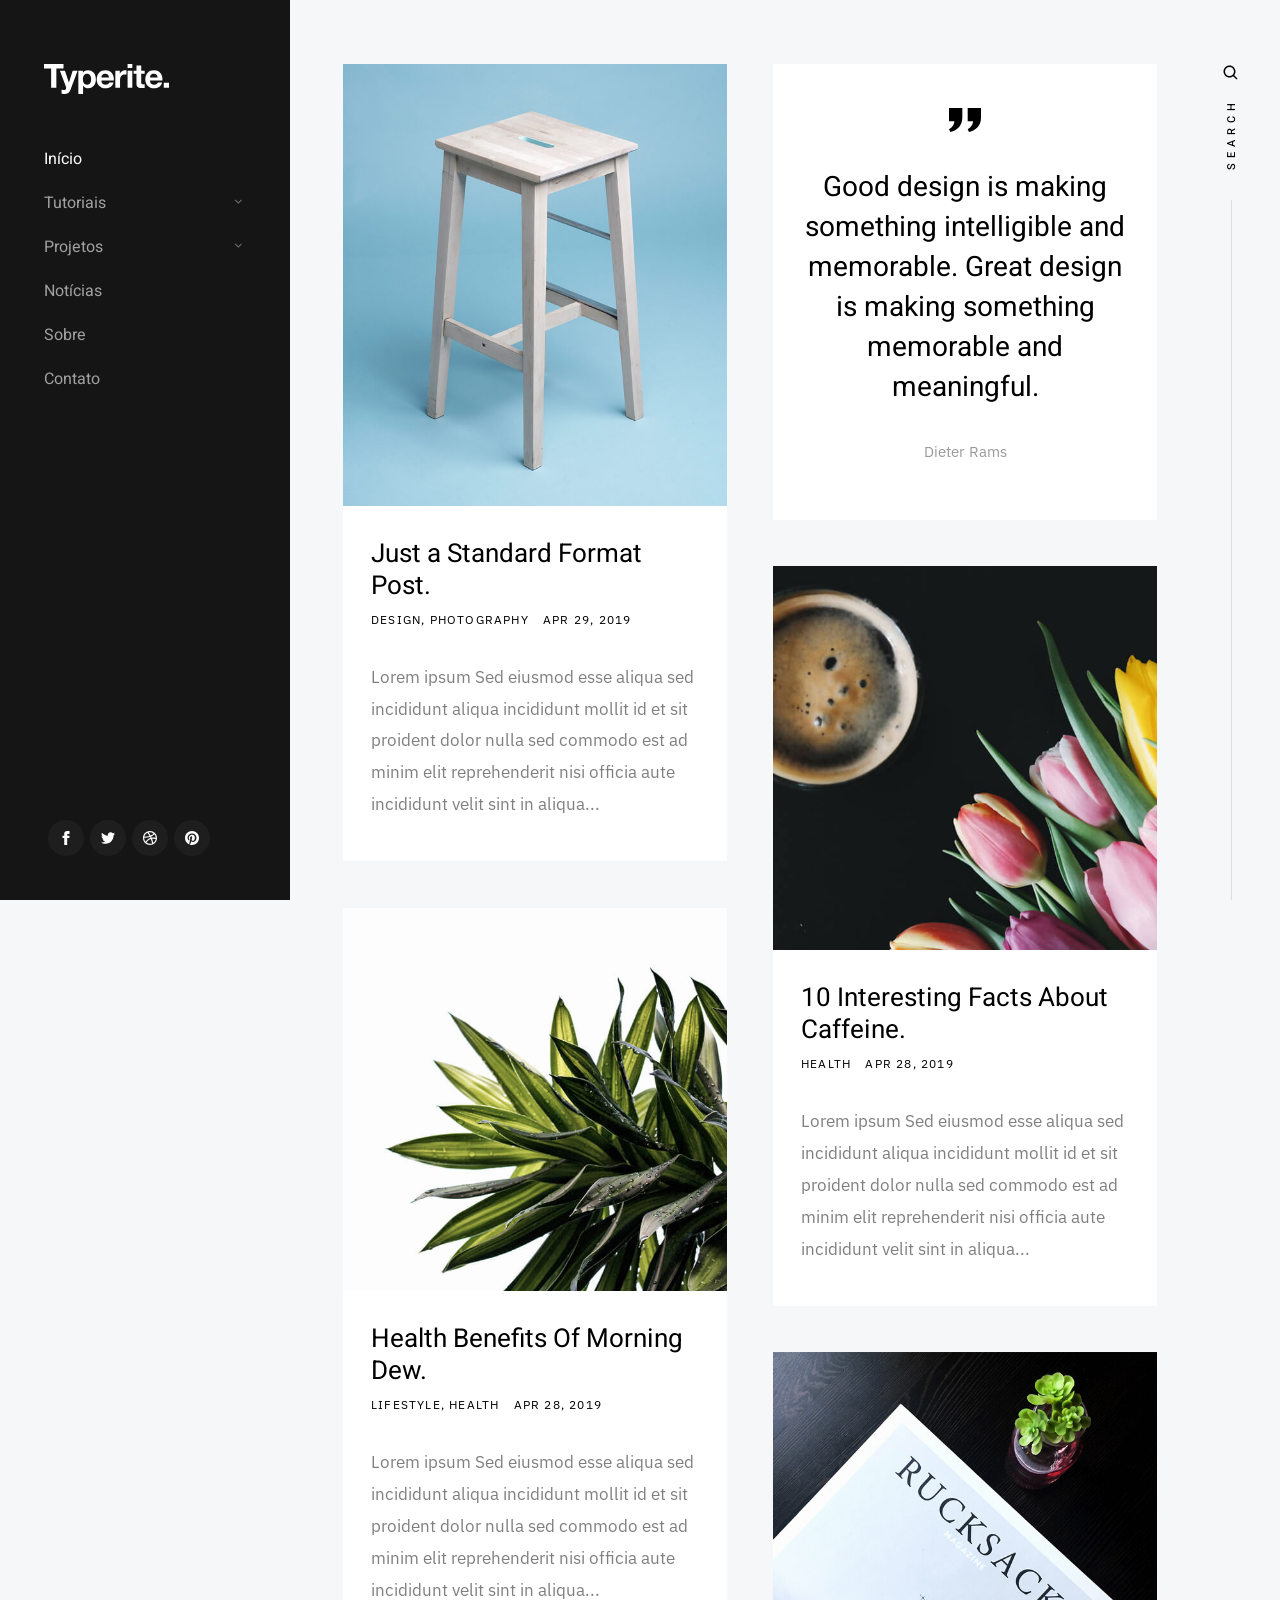
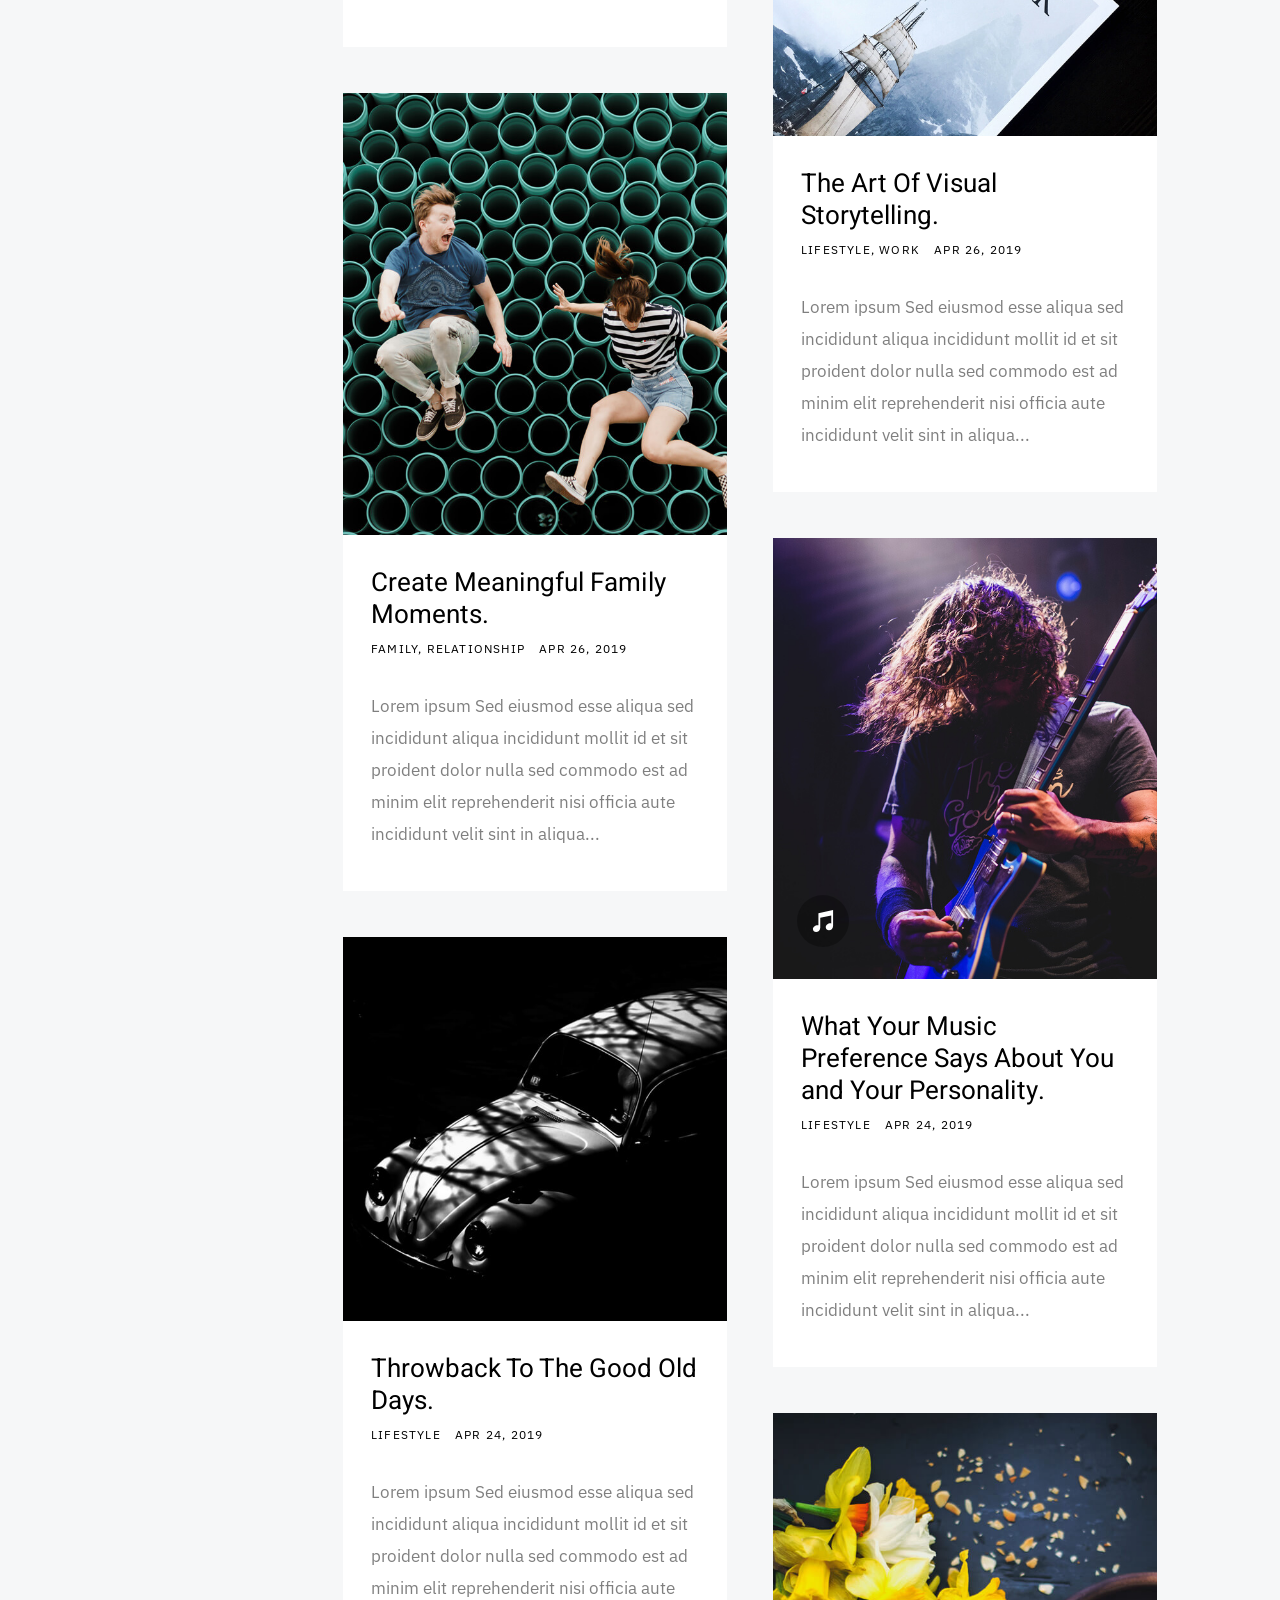
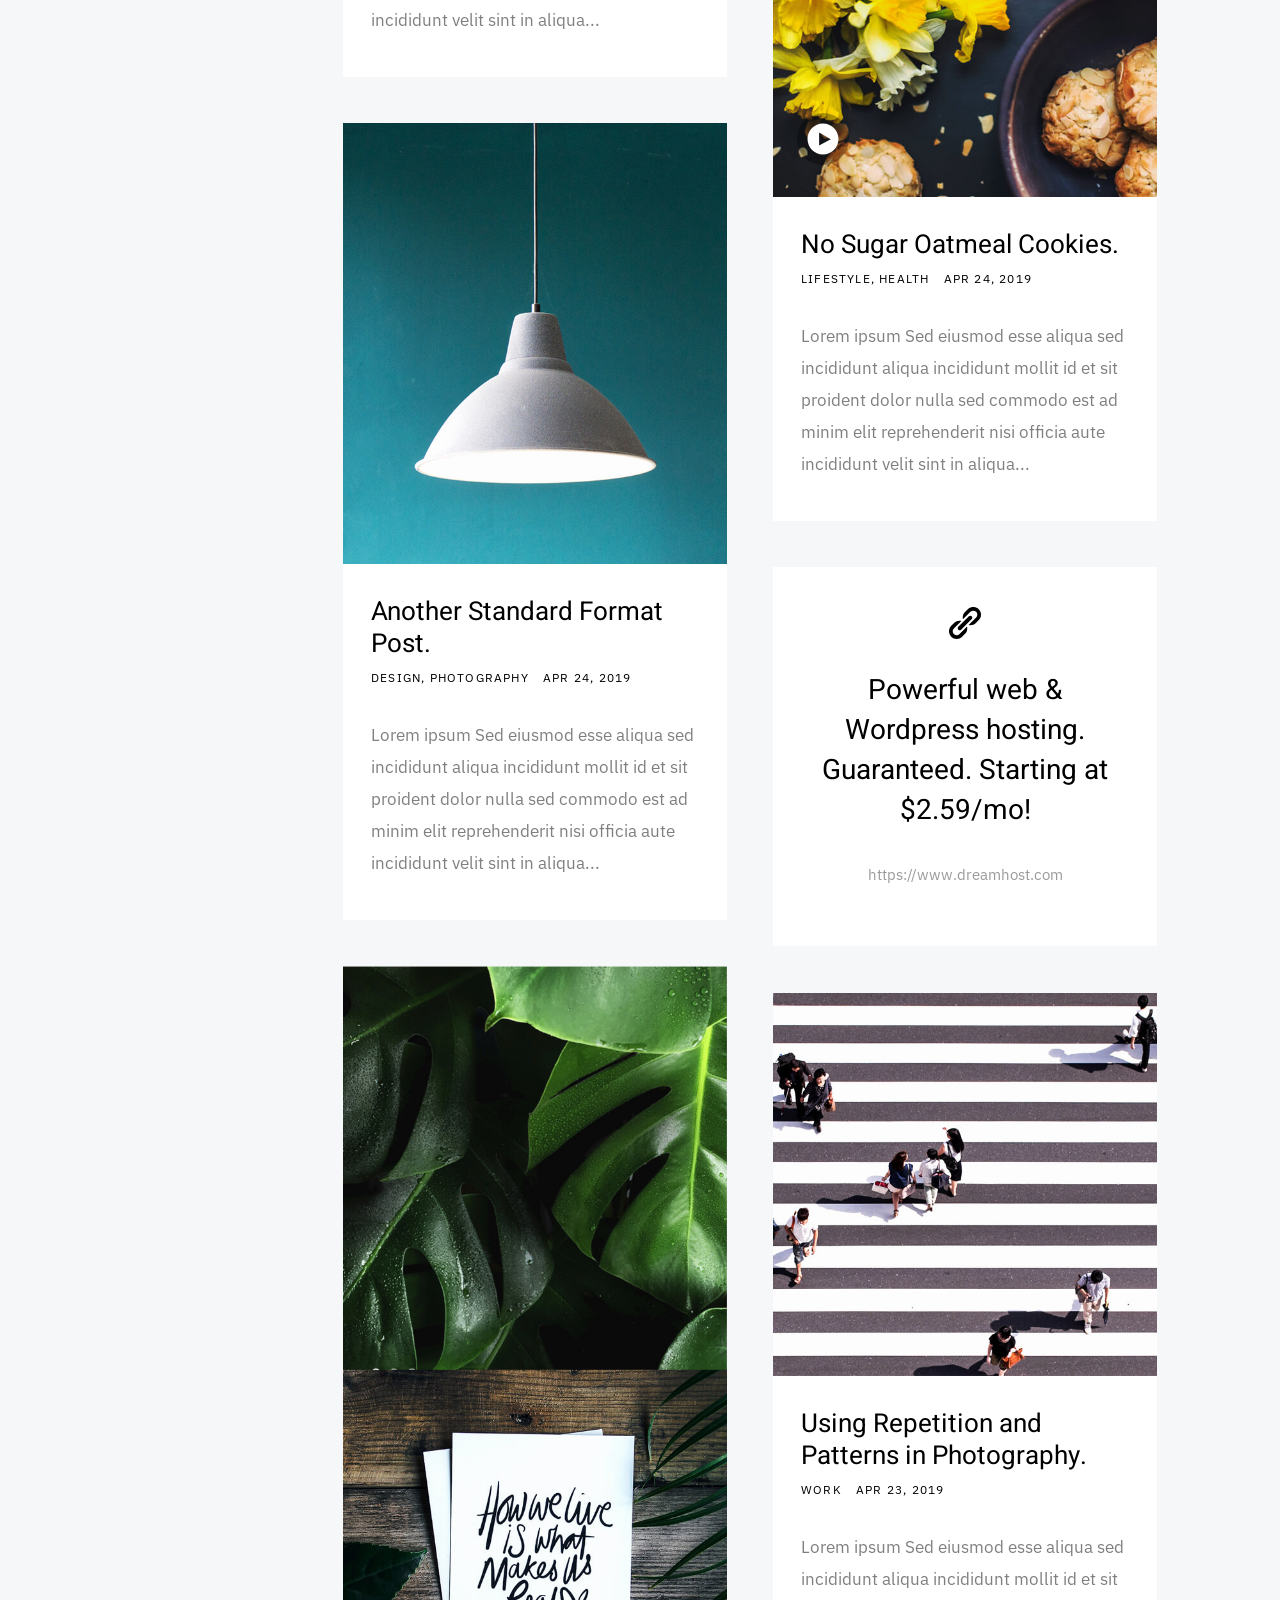
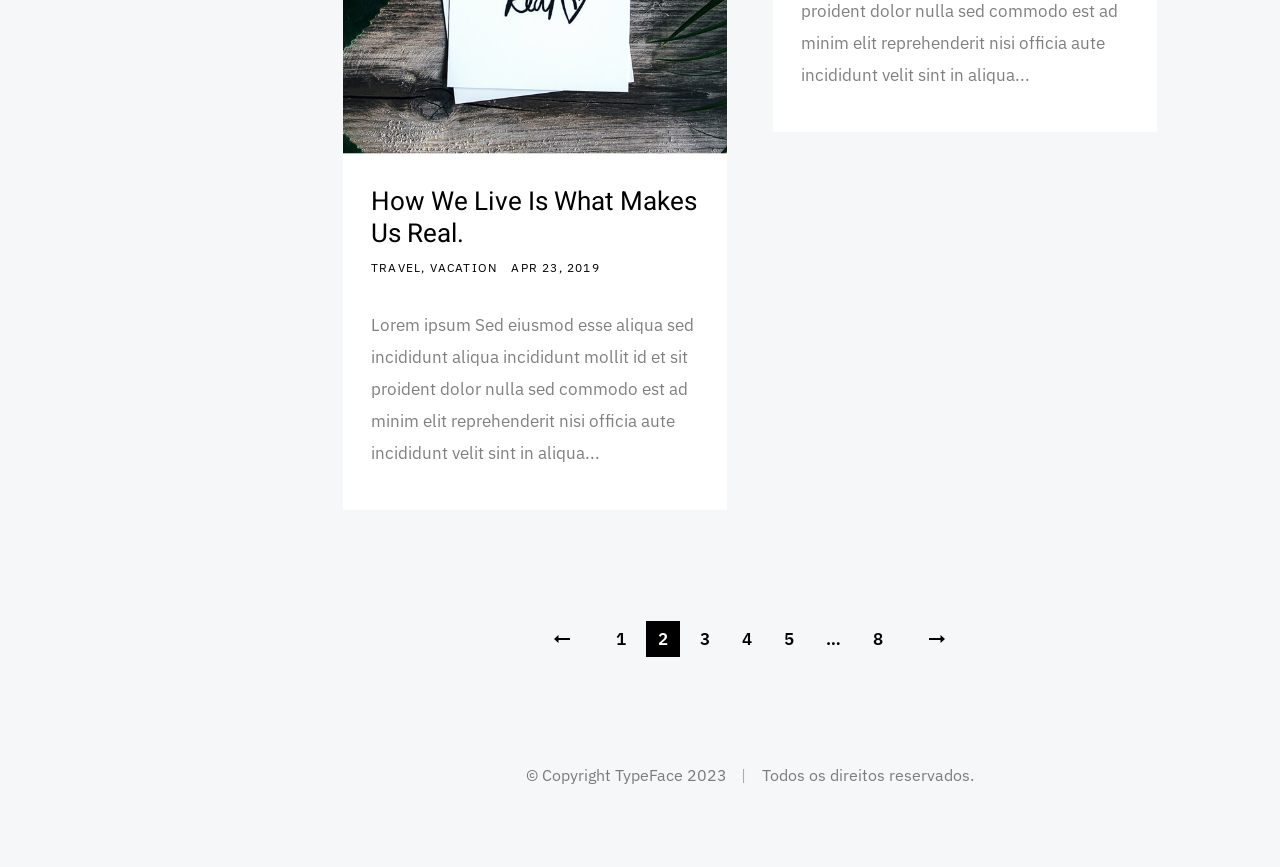
==== index.html @ 4a67158a "traduzindo e adicionando opções no menu de busca" ====
<!DOCTYPE html>
<html class="no-js" lang="pt-br">
  <head>
    <!--- basic page needs
    ================================================== -->
    <meta charset="utf-8" />
    <title>TypeFace</title>
    <meta name="description" content="" />
    <meta name="author" content="" />

    <!-- mobile specific metas
    ================================================== -->
    <meta name="viewport" content="width=device-width, initial-scale=1" />

    <!-- CSS
    ================================================== -->
    <link rel="stylesheet" href="css/base.css" />
    <link rel="stylesheet" href="css/vendor.css" />
    <link rel="stylesheet" href="css/main.css" />

    <!-- script
    ================================================== -->
    <script src="js/modernizr.js"></script>

    <!-- favicons
    ================================================== -->
    <link
      rel="apple-touch-icon"
      sizes="180x180"
      href="images/favicon/apple-touch-icon.png"
    />
    <link
      rel="icon"
      type="image/png"
      sizes="32x32"
      href="images/favicon/favicon-32x32.png"
    />
    <link
      rel="icon"
      type="image/png"
      sizes="16x16"
      href="images/favicon/favicon-16x16.png"
    />
    <link rel="manifest" href="site.webmanifest" />
  </head>

  <body>
    <!-- preloader
    ================================================== -->
    <div id="preloader">
      <div id="loader" class="dots-fade">
        <div></div>
        <div></div>
        <div></div>
      </div>
    </div>

    <div id="top" class="s-wrap site-wrapper">
      <!-- site header
        ================================================== -->
      <header class="s-header">
        <div class="header__top">
          <div class="header__logo">
            <a class="site-logo" href="index.html">
              <img src="images/logo.svg" alt="Homepage" />
            </a>
          </div>
        </div>
        <!-- end header__top -->

        <nav class="header__nav-wrap">
          <ul class="header__nav">
            <li class="current"><a href="index.html" title="">Início</a></li>
            <li class="has-children">
              <a href="#0" title="">Tutoriais</a>
              <ul class="sub-menu">
                <li><a href="category.html">Passo a Passo</a></li>
                <li><a href="category.html">Dicas Práticas</a></li>
                <li><a href="category.html">...</a></li>
              </ul>
            </li>
            <li class="has-children">
              <a href="#0" title="">Projetos</a>
              <ul class="sub-menu">
                <li>
                  <a href="single-video.html">Inspiração para Projetos</a>
                </li>
                <li><a href="single-audio.html">...</a></li>
                <li><a href="single-gallery.html">...</a></li>
                <li><a href="single-standard.html">...</a></li>
              </ul>
            </li>
            <li><a href="styles.html" title="">Notícias</a></li>
            <li><a href="page-about.html" title="">Sobre</a></li>
            <li><a href="page-contact.html" title="">Contato</a></li>
          </ul>
          <!-- end header__nav -->

          <ul class="header__social">
            <li class="ss-facebook">
              <a href="https://facebook.com/">
                <span class="screen-reader-text">Facebook</span>
              </a>
            </li>
            <li class="ss-twitter">
              <a href="#0">
                <span class="screen-reader-text">Twitter</span>
              </a>
            </li>
            <li class="ss-dribbble">
              <a href="#0">
                <span class="screen-reader-text">Dribbble</span>
              </a>
            </li>
            <li class="ss-pinterest">
              <a href="#0">
                <span class="screen-reader-text">Behance</span>
              </a>
            </li>
          </ul>
        </nav>
        <!-- end header__nav-wrap -->

        <!-- menu toggle -->
        <a href="#0" class="header__menu-toggle">
          <span>Menu</span>
        </a>
      </header>
      <!-- end s-header -->

      <!-- search
        ================================================== -->
      <div class="s-search">
        <div class="search-block">
          <form role="search" method="get" class="search-form" action="#">
            <label>
              <span class="hide-content">Search for:</span>
              <input
                type="search"
                class="search-field"
                placeholder="Type Keywords"
                value=""
                name="s"
                title="Search for:"
                autocomplete="off"
              />
            </label>
            <input type="submit" class="search-submit" value="Search" />
          </form>

          <a href="#0" title="Close Search" class="search-close">Close</a>
        </div>
        <!-- end search-block -->

        <!-- search modal trigger -->
        <a href="#0" class="search-trigger">
          <svg
            xmlns="http://www.w3.org/2000/svg"
            width="24"
            height="24"
            viewBox="0 0 24 24"
            style="fill: rgba(0, 0, 0, 1); transform: ; -ms-filter: "
          >
            <path
              d="M10,18c1.846,0,3.543-0.635,4.897-1.688l4.396,4.396l1.414-1.414l-4.396-4.396C17.365,13.543,18,11.846,18,10 c0-4.411-3.589-8-8-8s-8,3.589-8,8S5.589,18,10,18z M10,4c3.309,0,6,2.691,6,6s-2.691,6-6,6s-6-2.691-6-6S6.691,4,10,4z"
            ></path>
          </svg>
          <span>Search</span>
        </a>
        <span class="search-line"></span>
      </div>
      <!-- end s-search -->

      <!-- site content
        ================================================== -->
      <div class="s-content">
        <div class="masonry-wrap">
          <div class="masonry">
            <div class="grid-sizer"></div>

            <article class="masonry__brick entry format-standard animate-this">
              <div class="entry__thumb">
                <a href="single-standard.html" class="entry__thumb-link">
                  <img
                    src="images/thumbs/masonry/woodcraft-600.jpg"
                    srcset="
                      images/thumbs/masonry/woodcraft-600.jpg  1x,
                      images/thumbs/masonry/woodcraft-1200.jpg 2x
                    "
                    alt=""
                  />
                </a>
              </div>

              <div class="entry__text">
                <div class="entry__header">
                  <h2 class="entry__title">
                    <a href="single-standard.html"
                      >Just a Standard Format Post.</a
                    >
                  </h2>
                  <div class="entry__meta">
                    <span class="entry__meta-cat">
                      <a href="category.html">Design</a>
                      <a href="category.html">Photography</a>
                    </span>
                    <span class="entry__meta-date">
                      <a href="single-standard.html">Apr 29, 2019</a>
                    </span>
                  </div>
                </div>
                <div class="entry__excerpt">
                  <p>
                    Lorem ipsum Sed eiusmod esse aliqua sed incididunt aliqua
                    incididunt mollit id et sit proident dolor nulla sed commodo
                    est ad minim elit reprehenderit nisi officia aute incididunt
                    velit sint in aliqua...
                  </p>
                </div>
              </div>
            </article>
            <!-- end article -->

            <article class="masonry__brick entry format-quote animate-this">
              <div class="entry__thumb">
                <blockquote>
                  <p>
                    Good design is making something intelligible and memorable.
                    Great design is making something memorable and meaningful.
                  </p>

                  <cite>Dieter Rams</cite>
                </blockquote>
              </div>
            </article>
            <!-- end article -->

            <article class="masonry__brick entry format-standard animate-this">
              <div class="entry__thumb">
                <a href="single-standard.html" class="entry__thumb-link">
                  <img
                    src="images/thumbs/masonry/tulips-600.jpg"
                    srcset="
                      images/thumbs/masonry/tulips-600.jpg  1x,
                      images/thumbs/masonry/tulips-1200.jpg 2x
                    "
                    alt=""
                  />
                </a>
              </div>

              <div class="entry__text">
                <div class="entry__header">
                  <h2 class="entry__title">
                    <a href="single-standard.html"
                      >10 Interesting Facts About Caffeine.</a
                    >
                  </h2>
                  <div class="entry__meta">
                    <span class="entry__meta-cat">
                      <a href="category.html">Health</a>
                    </span>
                    <span class="entry__meta-date">
                      <a href="single-standard.html">Apr 28, 2019</a>
                    </span>
                  </div>
                </div>
                <div class="entry__excerpt">
                  <p>
                    Lorem ipsum Sed eiusmod esse aliqua sed incididunt aliqua
                    incididunt mollit id et sit proident dolor nulla sed commodo
                    est ad minim elit reprehenderit nisi officia aute incididunt
                    velit sint in aliqua...
                  </p>
                </div>
              </div>
            </article>
            <!-- end article -->

            <article class="masonry__brick entry format-standard animate-this">
              <div class="entry__thumb">
                <a href="single-standard.html" class="entry__thumb-link">
                  <img
                    src="images/thumbs/masonry/dew-600.jpg"
                    srcset="
                      images/thumbs/masonry/dew-600.jpg  1x,
                      images/thumbs/masonry/dew-1200.jpg 2x
                    "
                    alt=""
                  />
                </a>
              </div>

              <div class="entry__text">
                <div class="entry__header">
                  <h2 class="entry__title">
                    <a href="single-standard.html"
                      >Health Benefits Of Morning Dew.</a
                    >
                  </h2>
                  <div class="entry__meta">
                    <span class="entry__meta-cat">
                      <a href="category.html">Lifestyle</a>
                      <a href="category.html">Health</a>
                    </span>
                    <span class="entry__meta-date">
                      <a href="single-standard.html">Apr 28, 2019</a>
                    </span>
                  </div>
                </div>
                <div class="entry__excerpt">
                  <p>
                    Lorem ipsum Sed eiusmod esse aliqua sed incididunt aliqua
                    incididunt mollit id et sit proident dolor nulla sed commodo
                    est ad minim elit reprehenderit nisi officia aute incididunt
                    velit sint in aliqua...
                  </p>
                </div>
              </div>
            </article>
            <!-- end article -->

            <article class="masonry__brick entry format-standard animate-this">
              <div class="entry__thumb">
                <a href="single-standard.html" class="entry__thumb-link">
                  <img
                    src="images/thumbs/masonry/rucksack-600.jpg"
                    srcset="
                      images/thumbs/masonry/rucksack-600.jpg  1x,
                      images/thumbs/masonry/rucksack-1200.jpg 2x
                    "
                    alt=""
                  />
                </a>
              </div>

              <div class="entry__text">
                <div class="entry__header">
                  <h2 class="entry__title">
                    <a href="single-standard.html"
                      >The Art Of Visual Storytelling.</a
                    >
                  </h2>

                  <div class="entry__meta">
                    <span class="entry__meta-cat">
                      <a href="category.html">Lifestyle</a>
                      <a href="category.html">Work</a>
                    </span>
                    <span class="entry__meta-date">
                      <a href="single-standard.html">Apr 26, 2019</a>
                    </span>
                  </div>
                </div>
                <div class="entry__excerpt">
                  <p>
                    Lorem ipsum Sed eiusmod esse aliqua sed incididunt aliqua
                    incididunt mollit id et sit proident dolor nulla sed commodo
                    est ad minim elit reprehenderit nisi officia aute incididunt
                    velit sint in aliqua...
                  </p>
                </div>
              </div>
            </article>
            <!-- end article -->

            <article class="masonry__brick entry format-standard animate-this">
              <div class="entry__thumb">
                <a href="single-standard.html" class="entry__thumb-link">
                  <img
                    src="images/thumbs/masonry/jump-600.jpg"
                    srcset="
                      images/thumbs/masonry/jump-600.jpg  1x,
                      images/thumbs/masonry/jump-1200.jpg 2x
                    "
                    alt=""
                  />
                </a>
              </div>

              <div class="entry__text">
                <div class="entry__header">
                  <h2 class="entry__title">
                    <a href="single-standard.html"
                      >Create Meaningful Family Moments.</a
                    >
                  </h2>
                  <div class="entry__meta">
                    <span class="entry__meta-cat">
                      <a href="category.html">Family</a>
                      <a href="category.html">Relationship</a>
                    </span>
                    <span class="entry__meta-date">
                      <a href="single-standard.html">Apr 26, 2019</a>
                    </span>
                  </div>
                </div>
                <div class="entry__excerpt">
                  <p>
                    Lorem ipsum Sed eiusmod esse aliqua sed incididunt aliqua
                    incididunt mollit id et sit proident dolor nulla sed commodo
                    est ad minim elit reprehenderit nisi officia aute incididunt
                    velit sint in aliqua...
                  </p>
                </div>
              </div>
            </article>
            <!-- end article -->

            <article class="masonry__brick entry format-audio animate-this">
              <div class="entry__thumb">
                <a href="single-audio.html" class="entry__thumb-link">
                  <img
                    src="images/thumbs/masonry/guitarist-600.jpg"
                    srcset="
                      images/thumbs/masonry/guitarist-600.jpg  1x,
                      images/thumbs/masonry/guitarist-1200.jpg 2x
                    "
                    alt=""
                  />
                </a>
              </div>

              <div class="entry__text">
                <div class="entry__header">
                  <h2 class="entry__title">
                    <a href="single-audio.html"
                      >What Your Music Preference Says About You and Your
                      Personality.</a
                    >
                  </h2>
                  <div class="entry__meta">
                    <span class="entry__meta-cat">
                      <a href="category.html">Lifestyle</a>
                    </span>
                    <span class="entry__meta-date">
                      <a href="single-standard.html">Apr 24, 2019</a>
                    </span>
                  </div>
                </div>
                <div class="entry__excerpt">
                  <p>
                    Lorem ipsum Sed eiusmod esse aliqua sed incididunt aliqua
                    incididunt mollit id et sit proident dolor nulla sed commodo
                    est ad minim elit reprehenderit nisi officia aute incididunt
                    velit sint in aliqua...
                  </p>
                </div>
              </div>
            </article>
            <!-- end article -->

            <article class="masonry__brick entry format-standard animate-this">
              <div class="entry__thumb">
                <a href="single-standard.html" class="entry__thumb-link">
                  <img
                    src="images/thumbs/masonry/beetle-600.jpg"
                    srcset="
                      images/thumbs/masonry/beetle-600.jpg  1x,
                      images/thumbs/masonry/beetle-1200.jpg 2x
                    "
                    alt=""
                  />
                </a>
              </div>

              <div class="entry__text">
                <div class="entry__header">
                  <h2 class="entry__title">
                    <a href="single-standard.html"
                      >Throwback To The Good Old Days.</a
                    >
                  </h2>
                  <div class="entry__meta">
                    <span class="entry__meta-cat">
                      <a href="category.html">Lifestyle</a>
                    </span>
                    <span class="entry__meta-date">
                      <a href="single-standard.html">Apr 24, 2019</a>
                    </span>
                  </div>
                </div>
                <div class="entry__excerpt">
                  <p>
                    Lorem ipsum Sed eiusmod esse aliqua sed incididunt aliqua
                    incididunt mollit id et sit proident dolor nulla sed commodo
                    est ad minim elit reprehenderit nisi officia aute incididunt
                    velit sint in aliqua...
                  </p>
                </div>
              </div>
            </article>
            <!-- end article -->

            <article class="masonry__brick entry format-video animate-this">
              <div class="entry__thumb video-image">
                <a
                  href="https://player.vimeo.com/video/117310401?color=339989&title=0&byline=0&portrait=0"
                  data-lity
                  class="entry__thumb-link"
                >
                  <img
                    src="images/thumbs/masonry/cookies-600.jpg"
                    srcset="
                      images/thumbs/masonry/cookies-600.jpg  1x,
                      images/thumbs/masonry/cookies-1200.jpg 2x
                    "
                    alt=""
                  />
                </a>
              </div>

              <div class="entry__text">
                <div class="entry__header">
                  <h2 class="entry__title">
                    <a href="single-video.html">No Sugar Oatmeal Cookies.</a>
                  </h2>
                  <div class="entry__meta">
                    <span class="entry__meta-cat">
                      <a href="category.html">Lifestyle</a>
                      <a href="category.html">Health</a>
                    </span>
                    <span class="entry__meta-date">
                      <a href="single-standard.html">Apr 24, 2019</a>
                    </span>
                  </div>
                </div>
                <div class="entry__excerpt">
                  <p>
                    Lorem ipsum Sed eiusmod esse aliqua sed incididunt aliqua
                    incididunt mollit id et sit proident dolor nulla sed commodo
                    est ad minim elit reprehenderit nisi officia aute incididunt
                    velit sint in aliqua...
                  </p>
                </div>
              </div>
            </article>
            <!-- end article -->

            <article class="masonry__brick entry format-standard animate-this">
              <div class="entry__thumb">
                <a href="single-standard.html" class="entry__thumb-link">
                  <img
                    src="images/thumbs/masonry/lamp-600.jpg"
                    srcset="
                      images/thumbs/masonry/lamp-600.jpg  1x,
                      images/thumbs/masonry/lamp-1200.jpg 2x
                    "
                    alt=""
                  />
                </a>
              </div>

              <div class="entry__text">
                <div class="entry__header">
                  <h2 class="entry__title">
                    <a href="single-standard.html"
                      >Another Standard Format Post.</a
                    >
                  </h2>
                  <div class="entry__meta">
                    <span class="entry__meta-cat">
                      <a href="category.html">Design</a>
                      <a href="category.html">Photography</a>
                    </span>
                    <span class="entry__meta-date">
                      <a href="single-standard.html">Apr 24, 2019</a>
                    </span>
                  </div>
                </div>
                <div class="entry__excerpt">
                  <p>
                    Lorem ipsum Sed eiusmod esse aliqua sed incididunt aliqua
                    incididunt mollit id et sit proident dolor nulla sed commodo
                    est ad minim elit reprehenderit nisi officia aute incididunt
                    velit sint in aliqua...
                  </p>
                </div>
              </div>
            </article>
            <!-- end article -->

            <article class="masonry__brick entry format-link animate-this">
              <div class="entry__thumb">
                <div class="link-wrap">
                  <h2>
                    Powerful web & Wordpress hosting. Guaranteed. Starting at
                    $2.59/mo!
                  </h2>
                  <cite>
                    <a
                      target="_blank"
                      href="https://www.dreamhost.com/r.cgi?287326"
                      >https://www.dreamhost.com</a
                    >
                  </cite>
                </div>
              </div>
            </article>
            <!-- end article -->

            <article class="masonry__brick entry format-gallery animate-this">
              <div class="entry__thumb slider">
                <div class="slider__slides">
                  <div class="slider__slide">
                    <img
                      src="images/thumbs/masonry/gallery/slide-1-600.jpg"
                      srcset="
                        images/thumbs/masonry/gallery/slide-1-600.jpg  1x,
                        images/thumbs/masonry/gallery/slide-1-1200.jpg 2x
                      "
                      alt=""
                    />
                  </div>
                  <div class="slider__slide">
                    <img
                      src="images/thumbs/masonry/gallery/slide-2-600.jpg"
                      srcset="
                        images/thumbs/masonry/gallery/slide-2-600.jpg  1x,
                        images/thumbs/masonry/gallery/slide-2-1200.jpg 2x
                      "
                      alt=""
                    />
                  </div>
                  <div class="slider__slide">
                    <img
                      src="images/thumbs/masonry/gallery/slide-3-600.jpg"
                      srcset="
                        images/thumbs/masonry/gallery/slide-3-600.jpg  1x,
                        images/thumbs/masonry/gallery/slide-3-1200.jpg 2x
                      "
                      alt=""
                    />
                  </div>
                </div>
              </div>

              <div class="entry__text">
                <div class="entry__header">
                  <h2 class="entry__title">
                    <a href="single-gallery.html"
                      >The Best Tropical Leaves Images.</a
                    >
                  </h2>
                  <div class="entry__meta">
                    <span class="entry__meta-cat">
                      <a href="category.html">Vacation</a>
                    </span>
                    <span class="entry__meta-date">
                      <a href="single-standard.html">Apr 23, 2019</a>
                    </span>
                  </div>
                </div>
                <div class="entry__excerpt">
                  <p>
                    Lorem ipsum Sed eiusmod esse aliqua sed incididunt aliqua
                    incididunt mollit id et sit proident dolor nulla sed commodo
                    est ad minim elit reprehenderit nisi officia aute incididunt
                    velit sint in aliqua...
                  </p>
                </div>
              </div>
            </article>
            <!-- end article -->

            <article class="masonry__brick entry format-standard animate-this">
              <div class="entry__thumb">
                <a href="single-standard.html" class="entry__thumb-link">
                  <img
                    src="images/thumbs/masonry/walk-600.jpg"
                    srcset="
                      images/thumbs/masonry/walk-600.jpg  1x,
                      images/thumbs/masonry/walk-1200.jpg 2x
                    "
                    alt=""
                  />
                </a>
              </div>

              <div class="entry__text">
                <div class="entry__header">
                  <h2 class="entry__title">
                    <a href="single-standard.html"
                      >Using Repetition and Patterns in Photography.</a
                    >
                  </h2>
                  <div class="entry__meta">
                    <span class="entry__meta-cat">
                      <a href="category.html">Work</a>
                    </span>
                    <span class="entry__meta-date">
                      <a href="single-standard.html">Apr 23, 2019</a>
                    </span>
                  </div>
                </div>
                <div class="entry__excerpt">
                  <p>
                    Lorem ipsum Sed eiusmod esse aliqua sed incididunt aliqua
                    incididunt mollit id et sit proident dolor nulla sed commodo
                    est ad minim elit reprehenderit nisi officia aute incididunt
                    velit sint in aliqua...
                  </p>
                </div>
              </div>
            </article>
            <!-- end article -->

            <article class="masonry__brick entry format-standard animate-this">
              <div class="entry__thumb">
                <a href="single-standard.html" class="entry__thumb-link">
                  <img
                    src="images/thumbs/masonry/real-600.jpg"
                    srcset="
                      images/thumbs/masonry/real-600.jpg  1x,
                      images/thumbs/masonry/real-1200.jpg 2x
                    "
                    alt=""
                  />
                </a>
              </div>

              <div class="entry__text">
                <div class="entry__header">
                  <h2 class="entry__title">
                    <a href="single-standard.html"
                      >How We Live Is What Makes Us Real.</a
                    >
                  </h2>
                  <div class="entry__meta">
                    <span class="entry__meta-cat">
                      <a href="category.html">Travel</a>
                      <a href="category.html">Vacation</a>
                    </span>
                    <span class="entry__meta-date">
                      <a href="single-standard.html">Apr 23, 2019</a>
                    </span>
                  </div>
                </div>
                <div class="entry__excerpt">
                  <p>
                    Lorem ipsum Sed eiusmod esse aliqua sed incididunt aliqua
                    incididunt mollit id et sit proident dolor nulla sed commodo
                    est ad minim elit reprehenderit nisi officia aute incididunt
                    velit sint in aliqua...
                  </p>
                </div>
              </div>
            </article>
            <!-- end article -->
          </div>
          <!-- end masonry -->
        </div>
        <!-- end masonry-wrap -->

        <div class="row">
          <div class="column large-full">
            <nav class="pgn">
              <ul>
                <li><a class="pgn__prev" href="#0">Prev</a></li>
                <li><a class="pgn__num" href="#0">1</a></li>
                <li><span class="pgn__num current">2</span></li>
                <li><a class="pgn__num" href="#0">3</a></li>
                <li><a class="pgn__num" href="#0">4</a></li>
                <li><a class="pgn__num" href="#0">5</a></li>
                <li><span class="pgn__num dots">…</span></li>
                <li><a class="pgn__num" href="#0">8</a></li>
                <li><a class="pgn__next" href="#0">Next</a></li>
              </ul>
            </nav>
          </div>
        </div>
      </div>
      <!-- end s-content -->

      <!-- footer
        ================================================== -->
      <footer class="s-footer">
        <div class="row">
          <div class="column large-full footer__content">
            <div class="footer__copyright">
              <span>© Copyright TypeFace 2023</span>
              <span>Todos os direitos reservados.</span>
            </div>
          </div>
        </div>

        <div class="go-top">
          <a class="smoothscroll" title="Back to Top" href="#top"></a>
        </div>
      </footer>
    </div>
    <!-- end s-wrap -->

    <!-- Java Script
    ================================================== -->
    <script src="js/jquery-3.2.1.min.js"></script>
    <script src="js/plugins.js"></script>
    <script src="js/main.js"></script>
  </body>
</html>
---- css/base.css ----
/* =================================================================== 
 *
 *  Typerite Base Stylesheet
 *  Template Ver. 1.1.0
 *  03-15-2021
 *  ------------------------------------------------------------------
 *
 *  TOC:
 *  # imports 
 *  # normalize
 *  # basic/base setup styles
 *      ## Media
 *      ## Typography resets 
 *      ## links
 *      ## inputs
 *  # grid
 *      ## medium screen devices
 *      ## tablets
 *      ## mobile devices
 *      ## small mobile devices
 *  # block grids
 *      ## block grids - medium screen devices
 *      ## block grids - tablets
 *      ## block grids - mobile devices
 *      ## block grids - small mobile devices
 *  # MISC
 *
 * =================================================================== */

/* ===================================================================
 * # imports 
 *
 * ------------------------------------------------------------------- */
@import url("https://fonts.googleapis.com/css?family=Heebo:300,400,500,600,700|Lora:400,400i,700,700i|IBM+Plex+Sans:300,400,400i,600,700,900");

/* ==========================================================================
 * # normalize
 * normalize.css v8.0.1 | MIT License |
 * github.com/necolas/normalize.css
 *
 * -------------------------------------------------------------------------- */

/* ------------------------------------------------------------------- 
 * ## document
 * ------------------------------------------------------------------- */
/* 1. Correct the line height in all browsers.
 * 2. Prevent adjustments of font size after orientation changes in iOS.*/
html {
  line-height: 1.15;
  /* 1 */
  -webkit-text-size-adjust: 100%;
  /* 2 */
}

/* ------------------------------------------------------------------- 
 * ## sections
 * ------------------------------------------------------------------- */
/* Remove the margin in all browsers. */
body {
  margin: 0;
}

/* Render the `main` element consistently in IE. */
main {
  display: block;
}

/* Correct the font size and margin on `h1` elements within `section` and
 * `article` contexts in Chrome, Firefox, and Safari. */
h1 {
  font-size: 2em;
  margin: 0.67em 0;
}

/* ------------------------------------------------------------------- 
 * ## grouping
 * ------------------------------------------------------------------- */
/* 1. Add the correct box sizing in Firefox.
 * 2. Show the overflow in Edge and IE. */
hr {
  box-sizing: content-box;
  /* 1 */
  height: 0;
  /* 1 */
  overflow: visible;
  /* 2 */
}

/* 1. Correct the inheritance and scaling of font size in all browsers.
 * 2. Correct the odd `em` font sizing in all browsers. */
pre {
  font-family: monospace, monospace;
  /* 1 */
  font-size: 1em;
  /* 2 */
}

/* ------------------------------------------------------------------- 
 * ## text-level semantics
 * ------------------------------------------------------------------- */
/* Remove the gray background on active links in IE 10. */
a {
  background-color: transparent;
}

/* 1. Remove the bottom border in Chrome 57-
 * 2. Add the correct text decoration in Chrome, Edge, IE, Opera, and Safari. */
abbr[title] {
  border-bottom: none;
  /* 1 */
  text-decoration: underline;
  /* 2 */
  text-decoration: underline dotted;
  /* 2 */
}

/* Add the correct font weight in Chrome, Edge, and Safari. */
b,
strong {
  font-weight: bolder;
}

/* 1. Correct the inheritance and scaling of font size in all browsers.
 * 2. Correct the odd `em` font sizing in all browsers. */
code,
kbd,
samp {
  font-family: monospace, monospace;
  /* 1 */
  font-size: 1em;
  /* 2 */
}

/* Add the correct font size in all browsers. */
small {
  font-size: 80%;
}

/* Prevent `sub` and `sup` elements from affecting the line height in
 * all browsers. */
sub,
sup {
  font-size: 75%;
  line-height: 0;
  position: relative;
  vertical-align: baseline;
}

sub {
  bottom: -0.25em;
}

sup {
  top: -0.5em;
}

/* ------------------------------------------------------------------- 
 * ## embedded content
 * ------------------------------------------------------------------- */
/* Remove the border on images inside links in IE 10. */
img {
  border-style: none;
}

/* ------------------------------------------------------------------- 
 * ## forms
 * ------------------------------------------------------------------- */
/* 1. Change the font styles in all browsers.
 * 2. Remove the margin in Firefox and Safari. */
button,
input,
optgroup,
select,
textarea {
  font-family: inherit;
  /* 1 */
  font-size: 100%;
  /* 1 */
  line-height: 1.15;
  /* 1 */
  margin: 0;
  /* 2 */
}

/* Show the overflow in IE.
 * 1. Show the overflow in Edge. */
button,
input {
  /* 1 */
  overflow: visible;
}

/* Remove the inheritance of text transform in Edge, Firefox, and IE.
 * 1. Remove the inheritance of text transform in Firefox. */
button,
select {
  /* 1 */
  text-transform: none;
}

/* Correct the inability to style clickable types in iOS and Safari. */
button,
[type="button"],
[type="reset"],
[type="submit"] {
  -webkit-appearance: button;
}

/* Remove the inner border and padding in Firefox. */
button::-moz-focus-inner,
[type="button"]::-moz-focus-inner,
[type="reset"]::-moz-focus-inner,
[type="submit"]::-moz-focus-inner {
  border-style: none;
  padding: 0;
}

/* Restore the focus styles unset by the previous rule. */
button:-moz-focusring,
[type="button"]:-moz-focusring,
[type="reset"]:-moz-focusring,
[type="submit"]:-moz-focusring {
  outline: 1px dotted ButtonText;
}

/* Correct the padding in Firefox. */
fieldset {
  padding: 0.35em 0.75em 0.625em;
}

/* 1. Correct the text wrapping in Edge and IE.
 * 2. Correct the color inheritance from `fieldset` elements in IE.
 * 3. Remove the padding so developers are not caught out when they zero out
 *    `fieldset` elements in all browsers. */
legend {
  box-sizing: border-box;
  /* 1 */
  color: inherit;
  /* 2 */
  display: table;
  /* 1 */
  max-width: 100%;
  /* 1 */
  padding: 0;
  /* 3 */
  white-space: normal;
  /* 1 */
}

/* Add the correct vertical alignment in Chrome, Firefox, and Opera. */
progress {
  vertical-align: baseline;
}

/* Remove the default vertical scrollbar in IE 10+. */
textarea {
  overflow: auto;
}

/* 1. Add the correct box sizing in IE 10.
 * 2. Remove the padding in IE 10. */
[type="checkbox"],
[type="radio"] {
  box-sizing: border-box;
  /* 1 */
  padding: 0;
  /* 2 */
}

/* Correct the cursor style of increment and decrement buttons in Chrome. */
[type="number"]::-webkit-inner-spin-button,
[type="number"]::-webkit-outer-spin-button {
  height: auto;
}

/* 1. Correct the odd appearance in Chrome and Safari.
 * 2. Correct the outline style in Safari. */
[type="search"] {
  -webkit-appearance: textfield;
  /* 1 */
  outline-offset: -2px;
  /* 2 */
}

/* Remove the inner padding in Chrome and Safari on macOS. */
[type="search"]::-webkit-search-decoration {
  -webkit-appearance: none;
}

/* 1. Correct the inability to style clickable types in iOS and Safari.
 * 2. Change font properties to `inherit` in Safari. */
::-webkit-file-upload-button {
  -webkit-appearance: button;
  /* 1 */
  font: inherit;
  /* 2 */
}

/* ------------------------------------------------------------------- 
 * ## interactive
 * ------------------------------------------------------------------- */
/* Add the correct display in Edge, IE 10+, and Firefox. */
details {
  display: block;
}

/* Add the correct display in all browsers. */
summary {
  display: list-item;
}

/* ------------------------------------------------------------------- 
 * ## misc
 * ------------------------------------------------------------------- */
/* Add the correct display in IE 10+. */
template {
  display: none;
}

/* Add the correct display in IE 10. */
[hidden] {
  display: none;
}

/* ===================================================================
 * # basic/base setup styles
 *
 * ------------------------------------------------------------------- */
html {
  font-size: 62.5%;
  box-sizing: border-box;
}

*,
*::before,
*::after {
  box-sizing: inherit;
}

body {
  font-weight: normal;
  line-height: 1;
  word-wrap: break-word;
  -moz-font-smoothing: grayscale;
  -moz-osx-font-smoothing: grayscale;
  -webkit-font-smoothing: antialiased;
  -webkit-overflow-scrolling: touch;
  -webkit-text-size-adjust: none;
}

/* ------------------------------------------------------------------- 
 * ## Media
 * ------------------------------------------------------------------- */
svg,
img,
video embed,
iframe,
object {
  max-width: 100%;
  height: auto;
}

/* ------------------------------------------------------------------- 
 * ## Typography resets 
 * ------------------------------------------------------------------- */
div,
dl,
dt,
dd,
ul,
ol,
li,
h1,
h2,
h3,
h4,
h5,
h6,
pre,
form,
p,
blockquote,
th,
td {
  margin: 0;
  padding: 0;
}

p {
  font-size: inherit;
  text-rendering: optimizeLegibility;
}

em,
i {
  font-style: italic;
  line-height: inherit;
}

strong,
b {
  font-weight: bold;
  line-height: inherit;
}

small {
  font-size: 60%;
  line-height: inherit;
}

ol,
ul {
  list-style: none;
}

li {
  display: block;
}

/* ------------------------------------------------------------------- 
 * ## links
 * ------------------------------------------------------------------- */
a {
  text-decoration: none;
  line-height: inherit;
}

a img {
  border: none;
}

/* ------------------------------------------------------------------- 
 * ## inputs
 * ------------------------------------------------------------------- */
fieldset {
  margin: 0;
  padding: 0;
}

input[type="email"],
input[type="number"],
input[type="search"],
input[type="text"],
input[type="tel"],
input[type="url"],
input[type="password"],
textarea {
  -webkit-appearance: none;
  -moz-appearance: none;
  appearance: none;
}

/* ===================================================================
 * # grid v2.0.1
 *
 *   -----------------------------------------------------------------
 * - Grid breakpoints are based on MAXIMUM WIDTH media queries, 
 *   meaning they apply to that one breakpoint and ALL THOSE BELOW IT.
 * - Grid columns without a specified width will automatically layout 
 *   as equal width columns.
 * ------------------------------------------------------------------- */

/* rows
 * ------------------------------------- */
.row {
  width: 89%;
  max-width: 1200px;
  margin: 0 auto;
  display: -ms-flexbox;
  display: -webkit-flex;
  display: flex;
  -webkit-flex-flow: row wrap;
  -ms-flex-flow: row wrap;
  flex-flow: row wrap;
}

.row .row {
  width: auto;
  max-width: none;
  margin-left: -20px;
  margin-right: -20px;
}

/* columns
 * -------------------------------------- */
.column {
  -webkit-flex: 1 1 0%;
  -ms-flex: 1 1 0%;
  flex: 1 1 0%;
  padding: 0 20px;
}

.collapse > .column,
.column.collapse {
  padding: 0;
}

/* flex row containers utility classes
 * ----------------------------------------- */
.row.row-wrap {
  -webkit-flex-wrap: wrap;
  -ms-flex-wrap: wrap;
  flex-wrap: wrap;
}

.row.row-nowrap {
  -webkit-flex-wrap: nowrap;
  -ms-flex-wrap: none;
  flex-wrap: nowrap;
}

.row.row-top {
  -webkit-align-items: flex-start;
  -ms-flex-align: start;
  align-items: flex-start;
}

.row.row-bottom {
  -webkit-align-items: flex-end;
  -ms-flex-align: end;
  align-items: flex-end;
}

.row.row-center {
  -webkit-align-items: center;
  -ms-flex-align: center;
  align-items: center;
}

.row.row-stretch {
  -webkit-align-items: stretch;
  -ms-flex-align: stretch;
  align-items: stretch;
}

.row.row-baseline {
  -webkit-align-items: baseline;
  -ms-flex-align: baseline;
  align-items: baseline;
}

/* flex item utility alignment classes
 * ----------------------------------------- */
.align-center {
  margin: auto;
  -webkit-align-self: center;
  -ms-flex-item-align: center;
  align-self: center;
}

.align-left {
  margin-right: auto;
  -webkit-align-self: center;
  -ms-flex-item-align: center;
  align-self: center;
}

.align-right {
  margin-left: auto;
  -webkit-align-self: center;
  -ms-flex-item-align: center;
  align-self: center;
}

.align-x-center {
  margin-right: auto;
  margin-left: auto;
}

.align-x-left {
  margin-right: auto;
}

.align-x-right {
  margin-left: auto;
}

.align-y-center {
  -webkit-align-self: center;
  -ms-flex-item-align: center;
  align-self: center;
}

.align-y-top {
  -webkit-align-self: flex-start;
  -ms-flex-item-align: start;
  align-self: flex-start;
}

.align-y-bottom {
  -webkit-align-self: flex-end;
  -ms-flex-item-align: end;
  align-self: flex-end;
}

/* large screen column widths 
 * -------------------------------------- */
.large-1 {
  -webkit-flex: 0 0 8.33333%;
  -ms-flex: 0 0 8.33333%;
  flex: 0 0 8.33333%;
  max-width: 8.33333%;
}

.large-2 {
  -webkit-flex: 0 0 16.66667%;
  -ms-flex: 0 0 16.66667%;
  flex: 0 0 16.66667%;
  max-width: 16.66667%;
}

.large-3 {
  -webkit-flex: 0 0 25%;
  -ms-flex: 0 0 25%;
  flex: 0 0 25%;
  max-width: 25%;
}

.large-4 {
  -webkit-flex: 0 0 33.33333%;
  -ms-flex: 0 0 33.33333%;
  flex: 0 0 33.33333%;
  max-width: 33.33333%;
}

.large-5 {
  -webkit-flex: 0 0 41.66667%;
  -ms-flex: 0 0 41.66667%;
  flex: 0 0 41.66667%;
  max-width: 41.66667%;
}

.large-6,
.large-half {
  -webkit-flex: 0 0 50%;
  -ms-flex: 0 0 50%;
  flex: 0 0 50%;
  max-width: 50%;
}

.large-7 {
  -webkit-flex: 0 0 58.33333%;
  -ms-flex: 0 0 58.33333%;
  flex: 0 0 58.33333%;
  max-width: 58.33333%;
}

.large-8 {
  -webkit-flex: 0 0 66.66667%;
  -ms-flex: 0 0 66.66667%;
  flex: 0 0 66.66667%;
  max-width: 66.66667%;
}

.large-9 {
  -webkit-flex: 0 0 75%;
  -ms-flex: 0 0 75%;
  flex: 0 0 75%;
  max-width: 75%;
}

.large-10 {
  -webkit-flex: 0 0 83.33333%;
  -ms-flex: 0 0 83.33333%;
  flex: 0 0 83.33333%;
  max-width: 83.33333%;
}

.large-11 {
  -webkit-flex: 0 0 91.66667%;
  -ms-flex: 0 0 91.66667%;
  flex: 0 0 91.66667%;
  max-width: 91.66667%;
}

.large-12,
.large-full {
  -webkit-flex: 0 0 100%;
  -ms-flex: 0 0 100%;
  flex: 0 0 100%;
  max-width: 100%;
}

/* ------------------------------------------------------------------- 
 * ## medium screen devices
 * ------------------------------------------------------------------- */
@media screen and (max-width: 1200px) {
  .row .row {
    margin-left: -16px;
    margin-right: -16px;
  }

  .column {
    padding: 0 16px;
  }

  .medium-1 {
    -webkit-flex: 0 0 8.33333%;
    -ms-flex: 0 0 8.33333%;
    flex: 0 0 8.33333%;
    max-width: 8.33333%;
  }

  .medium-2 {
    -webkit-flex: 0 0 16.66667%;
    -ms-flex: 0 0 16.66667%;
    flex: 0 0 16.66667%;
    max-width: 16.66667%;
  }

  .medium-3 {
    -webkit-flex: 0 0 25%;
    -ms-flex: 0 0 25%;
    flex: 0 0 25%;
    max-width: 25%;
  }

  .medium-4 {
    -webkit-flex: 0 0 33.33333%;
    -ms-flex: 0 0 33.33333%;
    flex: 0 0 33.33333%;
    max-width: 33.33333%;
  }

  .medium-5 {
    -webkit-flex: 0 0 41.66667%;
    -ms-flex: 0 0 41.66667%;
    flex: 0 0 41.66667%;
    max-width: 41.66667%;
  }

  .medium-6,
  .medium-half {
    -webkit-flex: 0 0 50%;
    -ms-flex: 0 0 50%;
    flex: 0 0 50%;
    max-width: 50%;
  }

  .medium-7 {
    -webkit-flex: 0 0 58.33333%;
    -ms-flex: 0 0 58.33333%;
    flex: 0 0 58.33333%;
    max-width: 58.33333%;
  }

  .medium-8 {
    -webkit-flex: 0 0 66.66667%;
    -ms-flex: 0 0 66.66667%;
    flex: 0 0 66.66667%;
    max-width: 66.66667%;
  }

  .medium-9 {
    -webkit-flex: 0 0 75%;
    -ms-flex: 0 0 75%;
    flex: 0 0 75%;
    max-width: 75%;
  }

  .medium-10 {
    -webkit-flex: 0 0 83.33333%;
    -ms-flex: 0 0 83.33333%;
    flex: 0 0 83.33333%;
    max-width: 83.33333%;
  }

  .medium-11 {
    -webkit-flex: 0 0 91.66667%;
    -ms-flex: 0 0 91.66667%;
    flex: 0 0 91.66667%;
    max-width: 91.66667%;
  }

  .medium-12,
  .medium-full {
    -webkit-flex: 0 0 100%;
    -ms-flex: 0 0 100%;
    flex: 0 0 100%;
    max-width: 100%;
  }
}

/* ------------------------------------------------------------------- 
 * ## tablets
 * ------------------------------------------------------------------- */
@media screen and (max-width: 800px) {
  .tab-1 {
    -webkit-flex: 0 0 8.33333%;
    -ms-flex: 0 0 8.33333%;
    flex: 0 0 8.33333%;
    max-width: 8.33333%;
  }

  .tab-2 {
    -webkit-flex: 0 0 16.66667%;
    -ms-flex: 0 0 16.66667%;
    flex: 0 0 16.66667%;
    max-width: 16.66667%;
  }

  .tab-3 {
    -webkit-flex: 0 0 25%;
    -ms-flex: 0 0 25%;
    flex: 0 0 25%;
    max-width: 25%;
  }

  .tab-4 {
    -webkit-flex: 0 0 33.33333%;
    -ms-flex: 0 0 33.33333%;
    flex: 0 0 33.33333%;
    max-width: 33.33333%;
  }

  .tab-5 {
    -webkit-flex: 0 0 41.66667%;
    -ms-flex: 0 0 41.66667%;
    flex: 0 0 41.66667%;
    max-width: 41.66667%;
  }

  .tab-6,
  .tab-half {
    -webkit-flex: 0 0 50%;
    -ms-flex: 0 0 50%;
    flex: 0 0 50%;
    max-width: 50%;
  }

  .tab-7 {
    -webkit-flex: 0 0 58.33333%;
    -ms-flex: 0 0 58.33333%;
    flex: 0 0 58.33333%;
    max-width: 58.33333%;
  }

  .tab-8 {
    -webkit-flex: 0 0 66.66667%;
    -ms-flex: 0 0 66.66667%;
    flex: 0 0 66.66667%;
    max-width: 66.66667%;
  }

  .tab-9 {
    -webkit-flex: 0 0 75%;
    -ms-flex: 0 0 75%;
    flex: 0 0 75%;
    max-width: 75%;
  }

  .tab-10 {
    -webkit-flex: 0 0 83.33333%;
    -ms-flex: 0 0 83.33333%;
    flex: 0 0 83.33333%;
    max-width: 83.33333%;
  }

  .tab-11 {
    -webkit-flex: 0 0 91.66667%;
    -ms-flex: 0 0 91.66667%;
    flex: 0 0 91.66667%;
    max-width: 91.66667%;
  }

  .tab-12,
  .tab-full {
    -webkit-flex: 0 0 100%;
    -ms-flex: 0 0 100%;
    flex: 0 0 100%;
    max-width: 100%;
  }

  .hide-on-tablet {
    display: none;
  }
}

/* ------------------------------------------------------------------- 
 * ## mobile devices 
 * ------------------------------------------------------------------- */
@media screen and (max-width: 600px) {
  .row {
    width: 100%;
    padding-left: 25px;
    padding-right: 25px;
  }

  .row .row {
    margin-left: -10px;
    margin-right: -10px;
    padding-left: 0;
    padding-right: 0;
  }

  .column {
    padding: 0 10px;
  }

  .mob-1 {
    -webkit-flex: 0 0 8.33333%;
    -ms-flex: 0 0 8.33333%;
    flex: 0 0 8.33333%;
    max-width: 8.33333%;
  }

  .mob-2 {
    -webkit-flex: 0 0 16.66667%;
    -ms-flex: 0 0 16.66667%;
    flex: 0 0 16.66667%;
    max-width: 16.66667%;
  }

  .mob-3 {
    -webkit-flex: 0 0 25%;
    -ms-flex: 0 0 25%;
    flex: 0 0 25%;
    max-width: 25%;
  }

  .mob-4 {
    -webkit-flex: 0 0 33.33333%;
    -ms-flex: 0 0 33.33333%;
    flex: 0 0 33.33333%;
    max-width: 33.33333%;
  }

  .mob-5 {
    -webkit-flex: 0 0 41.66667%;
    -ms-flex: 0 0 41.66667%;
    flex: 0 0 41.66667%;
    max-width: 41.66667%;
  }

  .mob-6,
  .mob-half {
    -webkit-flex: 0 0 50%;
    -ms-flex: 0 0 50%;
    flex: 0 0 50%;
    max-width: 50%;
  }

  .mob-7 {
    -webkit-flex: 0 0 58.33333%;
    -ms-flex: 0 0 58.33333%;
    flex: 0 0 58.33333%;
    max-width: 58.33333%;
  }

  .mob-8 {
    -webkit-flex: 0 0 66.66667%;
    -ms-flex: 0 0 66.66667%;
    flex: 0 0 66.66667%;
    max-width: 66.66667%;
  }

  .mob-9 {
    -webkit-flex: 0 0 75%;
    -ms-flex: 0 0 75%;
    flex: 0 0 75%;
    max-width: 75%;
  }

  .mob-10 {
    -webkit-flex: 0 0 83.33333%;
    -ms-flex: 0 0 83.33333%;
    flex: 0 0 83.33333%;
    max-width: 83.33333%;
  }

  .mob-11 {
    -webkit-flex: 0 0 91.66667%;
    -ms-flex: 0 0 91.66667%;
    flex: 0 0 91.66667%;
    max-width: 91.66667%;
  }

  .mob-12,
  .mob-full {
    -webkit-flex: 0 0 100%;
    -ms-flex: 0 0 100%;
    flex: 0 0 100%;
    max-width: 100%;
  }

  .hide-on-mobile {
    display: none;
  }
}

/* ------------------------------------------------------------------- 
 * ## small mobile devices <= 400px
 * ------------------------------------------------------------------- */
@media screen and (max-width: 400px) {
  .row {
    padding-left: 22px;
    padding-right: 22px;
  }

  .row .row {
    margin-left: 0;
    margin-right: 0;
  }

  .column {
    -webkit-flex: 0 0 100%;
    -ms-flex: 0 0 100%;
    flex: 0 0 100%;
    max-width: 100%;
    width: 100%;
    margin-left: 0;
    margin-right: 0;
    padding: 0;
  }
}

/* ===================================================================
 * # block grids
 *
 * -------------------------------------------------------------------
 * Equally-sized columns define at parent/row level.
 * ------------------------------------------------------------------- */
.block-large-1-8 > .column {
  -webkit-flex: 0 0 12.5%;
  -ms-flex: 0 0 12.5%;
  flex: 0 0 12.5%;
  max-width: 12.5%;
}

.block-large-1-6 > .column {
  -webkit-flex: 0 0 16.66667%;
  -ms-flex: 0 0 16.66667%;
  flex: 0 0 16.66667%;
  max-width: 16.66667%;
}

.block-large-1-5 > .column {
  -webkit-flex: 0 0 20%;
  -ms-flex: 0 0 20%;
  flex: 0 0 20%;
  max-width: 20%;
}

.block-large-1-4 > .column {
  -webkit-flex: 0 0 25%;
  -ms-flex: 0 0 25%;
  flex: 0 0 25%;
  max-width: 25%;
}

.block-large-1-3 > .column {
  -webkit-flex: 0 0 33.33333%;
  -ms-flex: 0 0 33.33333%;
  flex: 0 0 33.33333%;
  max-width: 33.33333%;
}

.block-large-1-2 > .column {
  -webkit-flex: 0 0 50%;
  -ms-flex: 0 0 50%;
  flex: 0 0 50%;
  max-width: 50%;
}

.block-large-full > .column {
  -webkit-flex: 0 0 100%;
  -ms-flex: 0 0 100%;
  flex: 0 0 100%;
  max-width: 100%;
}

/* ------------------------------------------------------------------- 
 * ## block grids - medium screen devices
 * ------------------------------------------------------------------- */
@media screen and (max-width: 1200px) {
  .block-medium-1-8 > .column {
    -webkit-flex: 0 0 12.5%;
    -ms-flex: 0 0 12.5%;
    flex: 0 0 12.5%;
    max-width: 12.5%;
  }

  .block-medium-1-6 > .column {
    -webkit-flex: 0 0 16.66667%;
    -ms-flex: 0 0 16.66667%;
    flex: 0 0 16.66667%;
    max-width: 16.66667%;
  }

  .block-medium-1-5 > .column {
    -webkit-flex: 0 0 20%;
    -ms-flex: 0 0 20%;
    flex: 0 0 20%;
    max-width: 20%;
  }

  .block-medium-1-4 > .column {
    -webkit-flex: 0 0 25%;
    -ms-flex: 0 0 25%;
    flex: 0 0 25%;
    max-width: 25%;
  }

  .block-medium-1-3 > .column {
    -webkit-flex: 0 0 33.33333%;
    -ms-flex: 0 0 33.33333%;
    flex: 0 0 33.33333%;
    max-width: 33.33333%;
  }

  .block-medium-1-2 > .column {
    -webkit-flex: 0 0 50%;
    -ms-flex: 0 0 50%;
    flex: 0 0 50%;
    max-width: 50%;
  }

  .block-medium-full > .column {
    -webkit-flex: 0 0 100%;
    -ms-flex: 0 0 100%;
    flex: 0 0 100%;
    max-width: 100%;
  }
}

/* ------------------------------------------------------------------- 
 * ## block grids - tablets
 * ------------------------------------------------------------------- */
@media screen and (max-width: 800px) {
  .block-tab-1-8 > .column {
    -webkit-flex: 0 0 12.5%;
    -ms-flex: 0 0 12.5%;
    flex: 0 0 12.5%;
    max-width: 12.5%;
  }

  .block-tab-1-6 > .column {
    -webkit-flex: 0 0 16.66667%;
    -ms-flex: 0 0 16.66667%;
    flex: 0 0 16.66667%;
    max-width: 16.66667%;
  }

  .block-tab-1-5 > .column {
    -webkit-flex: 0 0 20%;
    -ms-flex: 0 0 20%;
    flex: 0 0 20%;
    max-width: 20%;
  }

  .block-tab-1-4 > .column {
    -webkit-flex: 0 0 25%;
    -ms-flex: 0 0 25%;
    flex: 0 0 25%;
    max-width: 25%;
  }

  .block-tab-1-3 > .column {
    -webkit-flex: 0 0 33.33333%;
    -ms-flex: 0 0 33.33333%;
    flex: 0 0 33.33333%;
    max-width: 33.33333%;
  }

  .block-tab-1-2 > .column {
    -webkit-flex: 0 0 50%;
    -ms-flex: 0 0 50%;
    flex: 0 0 50%;
    max-width: 50%;
  }

  .block-tab-full > .column {
    -webkit-flex: 0 0 100%;
    -ms-flex: 0 0 100%;
    flex: 0 0 100%;
    max-width: 100%;
  }
}

/* ------------------------------------------------------------------- 
 * ## block grids - mobile devices
 * ------------------------------------------------------------------- */
@media screen and (max-width: 600px) {
  .block-mob-1-8 > .column {
    -webkit-flex: 0 0 12.5%;
    -ms-flex: 0 0 12.5%;
    flex: 0 0 12.5%;
    max-width: 12.5%;
  }

  .block-mob-1-6 > .column {
    -webkit-flex: 0 0 16.66667%;
    -ms-flex: 0 0 16.66667%;
    flex: 0 0 16.66667%;
    max-width: 16.66667%;
  }

  .block-mob-1-5 > .column {
    -webkit-flex: 0 0 20%;
    -ms-flex: 0 0 20%;
    flex: 0 0 20%;
    max-width: 20%;
  }

  .block-mob-1-4 > .column {
    -webkit-flex: 0 0 25%;
    -ms-flex: 0 0 25%;
    flex: 0 0 25%;
    max-width: 25%;
  }

  .block-mob-1-3 > .column {
    -webkit-flex: 0 0 33.33333%;
    -ms-flex: 0 0 33.33333%;
    flex: 0 0 33.33333%;
    max-width: 33.33333%;
  }

  .block-mob-1-2 > .column {
    -webkit-flex: 0 0 50%;
    -ms-flex: 0 0 50%;
    flex: 0 0 50%;
    max-width: 50%;
  }

  .block-mob-full > .column {
    -webkit-flex: 0 0 100%;
    -ms-flex: 0 0 100%;
    flex: 0 0 100%;
    max-width: 100%;
  }
}

/* ------------------------------------------------------------------- 
 * ## block grids - small mobile devices <= 400px
 * ------------------------------------------------------------------- */
@media screen and (max-width: 400px) {
  .stack > .column {
    -webkit-flex: 0 0 100%;
    -ms-flex: 0 0 100%;
    flex: 0 0 100%;
    max-width: 100%;
    width: 100%;
    margin-left: 0;
    margin-right: 0;
    padding: 0;
  }
}

/* ===================================================================
 * # MISC
 *
 * ------------------------------------------------------------------- */
.group:after {
  content: "";
  display: table;
  clear: both;
}

/* misc helper classes
 * -------------------------------------- */
.is-hidden {
  display: none;
}

.is-invisible {
  visibility: hidden;
}

.antialiased {
  -webkit-font-smoothing: antialiased;
  -moz-osx-font-smoothing: grayscale;
}

.overflow-hidden {
  overflow: hidden;
}

.remove-bottom {
  margin-bottom: 0;
}

.add-half-bottom {
  margin-bottom: 1.6rem !important;
}

.add-bottom {
  margin-bottom: 3.2rem !important;
}

.no-border {
  border: none;
}

.full-width {
  width: 100%;
}

.text-center {
  text-align: center;
}

.text-left {
  text-align: left;
}

.text-right {
  text-align: right;
}

.pull-left {
  float: left;
}

.pull-right {
  float: right;
}
---- css/vendor.css ----
/* =================================================================== 
 *
 *  Typerite Vendor/Third Party CSS
 *  Template Ver. 1.1.0
 *  03-15-2021
 *  ------------------------------------------------------------------
 *
 *  TOC:
 *  # Animate On Scroll 
 *  # Slick Slider
 *  # lity
 *  # PrismJS
 *
 * =================================================================== */

/* ===================================================================
 * # Animate On Scroll 
 * https://michalsnik.github.io/aos/
 * ------------------------------------------------------------------- */
[data-aos][data-aos][data-aos-duration="50"],
body[data-aos-duration="50"] [data-aos] {
  transition-duration: 50ms;
}

[data-aos][data-aos][data-aos-delay="50"],
body[data-aos-delay="50"] [data-aos] {
  transition-delay: 0;
}

[data-aos][data-aos][data-aos-delay="50"].aos-animate,
body[data-aos-delay="50"] [data-aos].aos-animate {
  transition-delay: 50ms;
}

[data-aos][data-aos][data-aos-duration="100"],
body[data-aos-duration="100"] [data-aos] {
  transition-duration: 0.1s;
}

[data-aos][data-aos][data-aos-delay="100"],
body[data-aos-delay="100"] [data-aos] {
  transition-delay: 0;
}

[data-aos][data-aos][data-aos-delay="100"].aos-animate,
body[data-aos-delay="100"] [data-aos].aos-animate {
  transition-delay: 0.1s;
}

[data-aos][data-aos][data-aos-duration="150"],
body[data-aos-duration="150"] [data-aos] {
  transition-duration: 0.15s;
}

[data-aos][data-aos][data-aos-delay="150"],
body[data-aos-delay="150"] [data-aos] {
  transition-delay: 0;
}

[data-aos][data-aos][data-aos-delay="150"].aos-animate,
body[data-aos-delay="150"] [data-aos].aos-animate {
  transition-delay: 0.15s;
}

[data-aos][data-aos][data-aos-duration="200"],
body[data-aos-duration="200"] [data-aos] {
  transition-duration: 0.2s;
}

[data-aos][data-aos][data-aos-delay="200"],
body[data-aos-delay="200"] [data-aos] {
  transition-delay: 0;
}

[data-aos][data-aos][data-aos-delay="200"].aos-animate,
body[data-aos-delay="200"] [data-aos].aos-animate {
  transition-delay: 0.2s;
}

[data-aos][data-aos][data-aos-duration="250"],
body[data-aos-duration="250"] [data-aos] {
  transition-duration: 0.25s;
}

[data-aos][data-aos][data-aos-delay="250"],
body[data-aos-delay="250"] [data-aos] {
  transition-delay: 0;
}

[data-aos][data-aos][data-aos-delay="250"].aos-animate,
body[data-aos-delay="250"] [data-aos].aos-animate {
  transition-delay: 0.25s;
}

[data-aos][data-aos][data-aos-duration="300"],
body[data-aos-duration="300"] [data-aos] {
  transition-duration: 0.3s;
}

[data-aos][data-aos][data-aos-delay="300"],
body[data-aos-delay="300"] [data-aos] {
  transition-delay: 0;
}

[data-aos][data-aos][data-aos-delay="300"].aos-animate,
body[data-aos-delay="300"] [data-aos].aos-animate {
  transition-delay: 0.3s;
}

[data-aos][data-aos][data-aos-duration="350"],
body[data-aos-duration="350"] [data-aos] {
  transition-duration: 0.35s;
}

[data-aos][data-aos][data-aos-delay="350"],
body[data-aos-delay="350"] [data-aos] {
  transition-delay: 0;
}

[data-aos][data-aos][data-aos-delay="350"].aos-animate,
body[data-aos-delay="350"] [data-aos].aos-animate {
  transition-delay: 0.35s;
}

[data-aos][data-aos][data-aos-duration="400"],
body[data-aos-duration="400"] [data-aos] {
  transition-duration: 0.4s;
}

[data-aos][data-aos][data-aos-delay="400"],
body[data-aos-delay="400"] [data-aos] {
  transition-delay: 0;
}

[data-aos][data-aos][data-aos-delay="400"].aos-animate,
body[data-aos-delay="400"] [data-aos].aos-animate {
  transition-delay: 0.4s;
}

[data-aos][data-aos][data-aos-duration="450"],
body[data-aos-duration="450"] [data-aos] {
  transition-duration: 0.45s;
}

[data-aos][data-aos][data-aos-delay="450"],
body[data-aos-delay="450"] [data-aos] {
  transition-delay: 0;
}

[data-aos][data-aos][data-aos-delay="450"].aos-animate,
body[data-aos-delay="450"] [data-aos].aos-animate {
  transition-delay: 0.45s;
}

[data-aos][data-aos][data-aos-duration="500"],
body[data-aos-duration="500"] [data-aos] {
  transition-duration: 0.5s;
}

[data-aos][data-aos][data-aos-delay="500"],
body[data-aos-delay="500"] [data-aos] {
  transition-delay: 0;
}

[data-aos][data-aos][data-aos-delay="500"].aos-animate,
body[data-aos-delay="500"] [data-aos].aos-animate {
  transition-delay: 0.5s;
}

[data-aos][data-aos][data-aos-duration="550"],
body[data-aos-duration="550"] [data-aos] {
  transition-duration: 0.55s;
}

[data-aos][data-aos][data-aos-delay="550"],
body[data-aos-delay="550"] [data-aos] {
  transition-delay: 0;
}

[data-aos][data-aos][data-aos-delay="550"].aos-animate,
body[data-aos-delay="550"] [data-aos].aos-animate {
  transition-delay: 0.55s;
}

[data-aos][data-aos][data-aos-duration="600"],
body[data-aos-duration="600"] [data-aos] {
  transition-duration: 0.6s;
}

[data-aos][data-aos][data-aos-delay="600"],
body[data-aos-delay="600"] [data-aos] {
  transition-delay: 0;
}

[data-aos][data-aos][data-aos-delay="600"].aos-animate,
body[data-aos-delay="600"] [data-aos].aos-animate {
  transition-delay: 0.6s;
}

[data-aos][data-aos][data-aos-duration="650"],
body[data-aos-duration="650"] [data-aos] {
  transition-duration: 0.65s;
}

[data-aos][data-aos][data-aos-delay="650"],
body[data-aos-delay="650"] [data-aos] {
  transition-delay: 0;
}

[data-aos][data-aos][data-aos-delay="650"].aos-animate,
body[data-aos-delay="650"] [data-aos].aos-animate {
  transition-delay: 0.65s;
}

[data-aos][data-aos][data-aos-duration="700"],
body[data-aos-duration="700"] [data-aos] {
  transition-duration: 0.7s;
}

[data-aos][data-aos][data-aos-delay="700"],
body[data-aos-delay="700"] [data-aos] {
  transition-delay: 0;
}

[data-aos][data-aos][data-aos-delay="700"].aos-animate,
body[data-aos-delay="700"] [data-aos].aos-animate {
  transition-delay: 0.7s;
}

[data-aos][data-aos][data-aos-duration="750"],
body[data-aos-duration="750"] [data-aos] {
  transition-duration: 0.75s;
}

[data-aos][data-aos][data-aos-delay="750"],
body[data-aos-delay="750"] [data-aos] {
  transition-delay: 0;
}

[data-aos][data-aos][data-aos-delay="750"].aos-animate,
body[data-aos-delay="750"] [data-aos].aos-animate {
  transition-delay: 0.75s;
}

[data-aos][data-aos][data-aos-duration="800"],
body[data-aos-duration="800"] [data-aos] {
  transition-duration: 0.8s;
}

[data-aos][data-aos][data-aos-delay="800"],
body[data-aos-delay="800"] [data-aos] {
  transition-delay: 0;
}

[data-aos][data-aos][data-aos-delay="800"].aos-animate,
body[data-aos-delay="800"] [data-aos].aos-animate {
  transition-delay: 0.8s;
}

[data-aos][data-aos][data-aos-duration="850"],
body[data-aos-duration="850"] [data-aos] {
  transition-duration: 0.85s;
}

[data-aos][data-aos][data-aos-delay="850"],
body[data-aos-delay="850"] [data-aos] {
  transition-delay: 0;
}

[data-aos][data-aos][data-aos-delay="850"].aos-animate,
body[data-aos-delay="850"] [data-aos].aos-animate {
  transition-delay: 0.85s;
}

[data-aos][data-aos][data-aos-duration="900"],
body[data-aos-duration="900"] [data-aos] {
  transition-duration: 0.9s;
}

[data-aos][data-aos][data-aos-delay="900"],
body[data-aos-delay="900"] [data-aos] {
  transition-delay: 0;
}

[data-aos][data-aos][data-aos-delay="900"].aos-animate,
body[data-aos-delay="900"] [data-aos].aos-animate {
  transition-delay: 0.9s;
}

[data-aos][data-aos][data-aos-duration="950"],
body[data-aos-duration="950"] [data-aos] {
  transition-duration: 0.95s;
}

[data-aos][data-aos][data-aos-delay="950"],
body[data-aos-delay="950"] [data-aos] {
  transition-delay: 0;
}

[data-aos][data-aos][data-aos-delay="950"].aos-animate,
body[data-aos-delay="950"] [data-aos].aos-animate {
  transition-delay: 0.95s;
}

[data-aos][data-aos][data-aos-duration="1000"],
body[data-aos-duration="1000"] [data-aos] {
  transition-duration: 1s;
}

[data-aos][data-aos][data-aos-delay="1000"],
body[data-aos-delay="1000"] [data-aos] {
  transition-delay: 0;
}

[data-aos][data-aos][data-aos-delay="1000"].aos-animate,
body[data-aos-delay="1000"] [data-aos].aos-animate {
  transition-delay: 1s;
}

[data-aos][data-aos][data-aos-duration="1050"],
body[data-aos-duration="1050"] [data-aos] {
  transition-duration: 1.05s;
}

[data-aos][data-aos][data-aos-delay="1050"],
body[data-aos-delay="1050"] [data-aos] {
  transition-delay: 0;
}

[data-aos][data-aos][data-aos-delay="1050"].aos-animate,
body[data-aos-delay="1050"] [data-aos].aos-animate {
  transition-delay: 1.05s;
}

[data-aos][data-aos][data-aos-duration="1100"],
body[data-aos-duration="1100"] [data-aos] {
  transition-duration: 1.1s;
}

[data-aos][data-aos][data-aos-delay="1100"],
body[data-aos-delay="1100"] [data-aos] {
  transition-delay: 0;
}

[data-aos][data-aos][data-aos-delay="1100"].aos-animate,
body[data-aos-delay="1100"] [data-aos].aos-animate {
  transition-delay: 1.1s;
}

[data-aos][data-aos][data-aos-duration="1150"],
body[data-aos-duration="1150"] [data-aos] {
  transition-duration: 1.15s;
}

[data-aos][data-aos][data-aos-delay="1150"],
body[data-aos-delay="1150"] [data-aos] {
  transition-delay: 0;
}

[data-aos][data-aos][data-aos-delay="1150"].aos-animate,
body[data-aos-delay="1150"] [data-aos].aos-animate {
  transition-delay: 1.15s;
}

[data-aos][data-aos][data-aos-duration="1200"],
body[data-aos-duration="1200"] [data-aos] {
  transition-duration: 1.2s;
}

[data-aos][data-aos][data-aos-delay="1200"],
body[data-aos-delay="1200"] [data-aos] {
  transition-delay: 0;
}

[data-aos][data-aos][data-aos-delay="1200"].aos-animate,
body[data-aos-delay="1200"] [data-aos].aos-animate {
  transition-delay: 1.2s;
}

[data-aos][data-aos][data-aos-duration="1250"],
body[data-aos-duration="1250"] [data-aos] {
  transition-duration: 1.25s;
}

[data-aos][data-aos][data-aos-delay="1250"],
body[data-aos-delay="1250"] [data-aos] {
  transition-delay: 0;
}

[data-aos][data-aos][data-aos-delay="1250"].aos-animate,
body[data-aos-delay="1250"] [data-aos].aos-animate {
  transition-delay: 1.25s;
}

[data-aos][data-aos][data-aos-duration="1300"],
body[data-aos-duration="1300"] [data-aos] {
  transition-duration: 1.3s;
}

[data-aos][data-aos][data-aos-delay="1300"],
body[data-aos-delay="1300"] [data-aos] {
  transition-delay: 0;
}

[data-aos][data-aos][data-aos-delay="1300"].aos-animate,
body[data-aos-delay="1300"] [data-aos].aos-animate {
  transition-delay: 1.3s;
}

[data-aos][data-aos][data-aos-duration="1350"],
body[data-aos-duration="1350"] [data-aos] {
  transition-duration: 1.35s;
}

[data-aos][data-aos][data-aos-delay="1350"],
body[data-aos-delay="1350"] [data-aos] {
  transition-delay: 0;
}

[data-aos][data-aos][data-aos-delay="1350"].aos-animate,
body[data-aos-delay="1350"] [data-aos].aos-animate {
  transition-delay: 1.35s;
}

[data-aos][data-aos][data-aos-duration="1400"],
body[data-aos-duration="1400"] [data-aos] {
  transition-duration: 1.4s;
}

[data-aos][data-aos][data-aos-delay="1400"],
body[data-aos-delay="1400"] [data-aos] {
  transition-delay: 0;
}

[data-aos][data-aos][data-aos-delay="1400"].aos-animate,
body[data-aos-delay="1400"] [data-aos].aos-animate {
  transition-delay: 1.4s;
}

[data-aos][data-aos][data-aos-duration="1450"],
body[data-aos-duration="1450"] [data-aos] {
  transition-duration: 1.45s;
}

[data-aos][data-aos][data-aos-delay="1450"],
body[data-aos-delay="1450"] [data-aos] {
  transition-delay: 0;
}

[data-aos][data-aos][data-aos-delay="1450"].aos-animate,
body[data-aos-delay="1450"] [data-aos].aos-animate {
  transition-delay: 1.45s;
}

[data-aos][data-aos][data-aos-duration="1500"],
body[data-aos-duration="1500"] [data-aos] {
  transition-duration: 1.5s;
}

[data-aos][data-aos][data-aos-delay="1500"],
body[data-aos-delay="1500"] [data-aos] {
  transition-delay: 0;
}

[data-aos][data-aos][data-aos-delay="1500"].aos-animate,
body[data-aos-delay="1500"] [data-aos].aos-animate {
  transition-delay: 1.5s;
}

[data-aos][data-aos][data-aos-duration="1550"],
body[data-aos-duration="1550"] [data-aos] {
  transition-duration: 1.55s;
}

[data-aos][data-aos][data-aos-delay="1550"],
body[data-aos-delay="1550"] [data-aos] {
  transition-delay: 0;
}

[data-aos][data-aos][data-aos-delay="1550"].aos-animate,
body[data-aos-delay="1550"] [data-aos].aos-animate {
  transition-delay: 1.55s;
}

[data-aos][data-aos][data-aos-duration="1600"],
body[data-aos-duration="1600"] [data-aos] {
  transition-duration: 1.6s;
}

[data-aos][data-aos][data-aos-delay="1600"],
body[data-aos-delay="1600"] [data-aos] {
  transition-delay: 0;
}

[data-aos][data-aos][data-aos-delay="1600"].aos-animate,
body[data-aos-delay="1600"] [data-aos].aos-animate {
  transition-delay: 1.6s;
}

[data-aos][data-aos][data-aos-duration="1650"],
body[data-aos-duration="1650"] [data-aos] {
  transition-duration: 1.65s;
}

[data-aos][data-aos][data-aos-delay="1650"],
body[data-aos-delay="1650"] [data-aos] {
  transition-delay: 0;
}

[data-aos][data-aos][data-aos-delay="1650"].aos-animate,
body[data-aos-delay="1650"] [data-aos].aos-animate {
  transition-delay: 1.65s;
}

[data-aos][data-aos][data-aos-duration="1700"],
body[data-aos-duration="1700"] [data-aos] {
  transition-duration: 1.7s;
}

[data-aos][data-aos][data-aos-delay="1700"],
body[data-aos-delay="1700"] [data-aos] {
  transition-delay: 0;
}

[data-aos][data-aos][data-aos-delay="1700"].aos-animate,
body[data-aos-delay="1700"] [data-aos].aos-animate {
  transition-delay: 1.7s;
}

[data-aos][data-aos][data-aos-duration="1750"],
body[data-aos-duration="1750"] [data-aos] {
  transition-duration: 1.75s;
}

[data-aos][data-aos][data-aos-delay="1750"],
body[data-aos-delay="1750"] [data-aos] {
  transition-delay: 0;
}

[data-aos][data-aos][data-aos-delay="1750"].aos-animate,
body[data-aos-delay="1750"] [data-aos].aos-animate {
  transition-delay: 1.75s;
}

[data-aos][data-aos][data-aos-duration="1800"],
body[data-aos-duration="1800"] [data-aos] {
  transition-duration: 1.8s;
}

[data-aos][data-aos][data-aos-delay="1800"],
body[data-aos-delay="1800"] [data-aos] {
  transition-delay: 0;
}

[data-aos][data-aos][data-aos-delay="1800"].aos-animate,
body[data-aos-delay="1800"] [data-aos].aos-animate {
  transition-delay: 1.8s;
}

[data-aos][data-aos][data-aos-duration="1850"],
body[data-aos-duration="1850"] [data-aos] {
  transition-duration: 1.85s;
}

[data-aos][data-aos][data-aos-delay="1850"],
body[data-aos-delay="1850"] [data-aos] {
  transition-delay: 0;
}

[data-aos][data-aos][data-aos-delay="1850"].aos-animate,
body[data-aos-delay="1850"] [data-aos].aos-animate {
  transition-delay: 1.85s;
}

[data-aos][data-aos][data-aos-duration="1900"],
body[data-aos-duration="1900"] [data-aos] {
  transition-duration: 1.9s;
}

[data-aos][data-aos][data-aos-delay="1900"],
body[data-aos-delay="1900"] [data-aos] {
  transition-delay: 0;
}

[data-aos][data-aos][data-aos-delay="1900"].aos-animate,
body[data-aos-delay="1900"] [data-aos].aos-animate {
  transition-delay: 1.9s;
}

[data-aos][data-aos][data-aos-duration="1950"],
body[data-aos-duration="1950"] [data-aos] {
  transition-duration: 1.95s;
}

[data-aos][data-aos][data-aos-delay="1950"],
body[data-aos-delay="1950"] [data-aos] {
  transition-delay: 0;
}

[data-aos][data-aos][data-aos-delay="1950"].aos-animate,
body[data-aos-delay="1950"] [data-aos].aos-animate {
  transition-delay: 1.95s;
}

[data-aos][data-aos][data-aos-duration="2000"],
body[data-aos-duration="2000"] [data-aos] {
  transition-duration: 2s;
}

[data-aos][data-aos][data-aos-delay="2000"],
body[data-aos-delay="2000"] [data-aos] {
  transition-delay: 0;
}

[data-aos][data-aos][data-aos-delay="2000"].aos-animate,
body[data-aos-delay="2000"] [data-aos].aos-animate {
  transition-delay: 2s;
}

[data-aos][data-aos][data-aos-duration="2050"],
body[data-aos-duration="2050"] [data-aos] {
  transition-duration: 2.05s;
}

[data-aos][data-aos][data-aos-delay="2050"],
body[data-aos-delay="2050"] [data-aos] {
  transition-delay: 0;
}

[data-aos][data-aos][data-aos-delay="2050"].aos-animate,
body[data-aos-delay="2050"] [data-aos].aos-animate {
  transition-delay: 2.05s;
}

[data-aos][data-aos][data-aos-duration="2100"],
body[data-aos-duration="2100"] [data-aos] {
  transition-duration: 2.1s;
}

[data-aos][data-aos][data-aos-delay="2100"],
body[data-aos-delay="2100"] [data-aos] {
  transition-delay: 0;
}

[data-aos][data-aos][data-aos-delay="2100"].aos-animate,
body[data-aos-delay="2100"] [data-aos].aos-animate {
  transition-delay: 2.1s;
}

[data-aos][data-aos][data-aos-duration="2150"],
body[data-aos-duration="2150"] [data-aos] {
  transition-duration: 2.15s;
}

[data-aos][data-aos][data-aos-delay="2150"],
body[data-aos-delay="2150"] [data-aos] {
  transition-delay: 0;
}

[data-aos][data-aos][data-aos-delay="2150"].aos-animate,
body[data-aos-delay="2150"] [data-aos].aos-animate {
  transition-delay: 2.15s;
}

[data-aos][data-aos][data-aos-duration="2200"],
body[data-aos-duration="2200"] [data-aos] {
  transition-duration: 2.2s;
}

[data-aos][data-aos][data-aos-delay="2200"],
body[data-aos-delay="2200"] [data-aos] {
  transition-delay: 0;
}

[data-aos][data-aos][data-aos-delay="2200"].aos-animate,
body[data-aos-delay="2200"] [data-aos].aos-animate {
  transition-delay: 2.2s;
}

[data-aos][data-aos][data-aos-duration="2250"],
body[data-aos-duration="2250"] [data-aos] {
  transition-duration: 2.25s;
}

[data-aos][data-aos][data-aos-delay="2250"],
body[data-aos-delay="2250"] [data-aos] {
  transition-delay: 0;
}

[data-aos][data-aos][data-aos-delay="2250"].aos-animate,
body[data-aos-delay="2250"] [data-aos].aos-animate {
  transition-delay: 2.25s;
}

[data-aos][data-aos][data-aos-duration="2300"],
body[data-aos-duration="2300"] [data-aos] {
  transition-duration: 2.3s;
}

[data-aos][data-aos][data-aos-delay="2300"],
body[data-aos-delay="2300"] [data-aos] {
  transition-delay: 0;
}

[data-aos][data-aos][data-aos-delay="2300"].aos-animate,
body[data-aos-delay="2300"] [data-aos].aos-animate {
  transition-delay: 2.3s;
}

[data-aos][data-aos][data-aos-duration="2350"],
body[data-aos-duration="2350"] [data-aos] {
  transition-duration: 2.35s;
}

[data-aos][data-aos][data-aos-delay="2350"],
body[data-aos-delay="2350"] [data-aos] {
  transition-delay: 0;
}

[data-aos][data-aos][data-aos-delay="2350"].aos-animate,
body[data-aos-delay="2350"] [data-aos].aos-animate {
  transition-delay: 2.35s;
}

[data-aos][data-aos][data-aos-duration="2400"],
body[data-aos-duration="2400"] [data-aos] {
  transition-duration: 2.4s;
}

[data-aos][data-aos][data-aos-delay="2400"],
body[data-aos-delay="2400"] [data-aos] {
  transition-delay: 0;
}

[data-aos][data-aos][data-aos-delay="2400"].aos-animate,
body[data-aos-delay="2400"] [data-aos].aos-animate {
  transition-delay: 2.4s;
}

[data-aos][data-aos][data-aos-duration="2450"],
body[data-aos-duration="2450"] [data-aos] {
  transition-duration: 2.45s;
}

[data-aos][data-aos][data-aos-delay="2450"],
body[data-aos-delay="2450"] [data-aos] {
  transition-delay: 0;
}

[data-aos][data-aos][data-aos-delay="2450"].aos-animate,
body[data-aos-delay="2450"] [data-aos].aos-animate {
  transition-delay: 2.45s;
}

[data-aos][data-aos][data-aos-duration="2500"],
body[data-aos-duration="2500"] [data-aos] {
  transition-duration: 2.5s;
}

[data-aos][data-aos][data-aos-delay="2500"],
body[data-aos-delay="2500"] [data-aos] {
  transition-delay: 0;
}

[data-aos][data-aos][data-aos-delay="2500"].aos-animate,
body[data-aos-delay="2500"] [data-aos].aos-animate {
  transition-delay: 2.5s;
}

[data-aos][data-aos][data-aos-duration="2550"],
body[data-aos-duration="2550"] [data-aos] {
  transition-duration: 2.55s;
}

[data-aos][data-aos][data-aos-delay="2550"],
body[data-aos-delay="2550"] [data-aos] {
  transition-delay: 0;
}

[data-aos][data-aos][data-aos-delay="2550"].aos-animate,
body[data-aos-delay="2550"] [data-aos].aos-animate {
  transition-delay: 2.55s;
}

[data-aos][data-aos][data-aos-duration="2600"],
body[data-aos-duration="2600"] [data-aos] {
  transition-duration: 2.6s;
}

[data-aos][data-aos][data-aos-delay="2600"],
body[data-aos-delay="2600"] [data-aos] {
  transition-delay: 0;
}

[data-aos][data-aos][data-aos-delay="2600"].aos-animate,
body[data-aos-delay="2600"] [data-aos].aos-animate {
  transition-delay: 2.6s;
}

[data-aos][data-aos][data-aos-duration="2650"],
body[data-aos-duration="2650"] [data-aos] {
  transition-duration: 2.65s;
}

[data-aos][data-aos][data-aos-delay="2650"],
body[data-aos-delay="2650"] [data-aos] {
  transition-delay: 0;
}

[data-aos][data-aos][data-aos-delay="2650"].aos-animate,
body[data-aos-delay="2650"] [data-aos].aos-animate {
  transition-delay: 2.65s;
}

[data-aos][data-aos][data-aos-duration="2700"],
body[data-aos-duration="2700"] [data-aos] {
  transition-duration: 2.7s;
}

[data-aos][data-aos][data-aos-delay="2700"],
body[data-aos-delay="2700"] [data-aos] {
  transition-delay: 0;
}

[data-aos][data-aos][data-aos-delay="2700"].aos-animate,
body[data-aos-delay="2700"] [data-aos].aos-animate {
  transition-delay: 2.7s;
}

[data-aos][data-aos][data-aos-duration="2750"],
body[data-aos-duration="2750"] [data-aos] {
  transition-duration: 2.75s;
}

[data-aos][data-aos][data-aos-delay="2750"],
body[data-aos-delay="2750"] [data-aos] {
  transition-delay: 0;
}

[data-aos][data-aos][data-aos-delay="2750"].aos-animate,
body[data-aos-delay="2750"] [data-aos].aos-animate {
  transition-delay: 2.75s;
}

[data-aos][data-aos][data-aos-duration="2800"],
body[data-aos-duration="2800"] [data-aos] {
  transition-duration: 2.8s;
}

[data-aos][data-aos][data-aos-delay="2800"],
body[data-aos-delay="2800"] [data-aos] {
  transition-delay: 0;
}

[data-aos][data-aos][data-aos-delay="2800"].aos-animate,
body[data-aos-delay="2800"] [data-aos].aos-animate {
  transition-delay: 2.8s;
}

[data-aos][data-aos][data-aos-duration="2850"],
body[data-aos-duration="2850"] [data-aos] {
  transition-duration: 2.85s;
}

[data-aos][data-aos][data-aos-delay="2850"],
body[data-aos-delay="2850"] [data-aos] {
  transition-delay: 0;
}

[data-aos][data-aos][data-aos-delay="2850"].aos-animate,
body[data-aos-delay="2850"] [data-aos].aos-animate {
  transition-delay: 2.85s;
}

[data-aos][data-aos][data-aos-duration="2900"],
body[data-aos-duration="2900"] [data-aos] {
  transition-duration: 2.9s;
}

[data-aos][data-aos][data-aos-delay="2900"],
body[data-aos-delay="2900"] [data-aos] {
  transition-delay: 0;
}

[data-aos][data-aos][data-aos-delay="2900"].aos-animate,
body[data-aos-delay="2900"] [data-aos].aos-animate {
  transition-delay: 2.9s;
}

[data-aos][data-aos][data-aos-duration="2950"],
body[data-aos-duration="2950"] [data-aos] {
  transition-duration: 2.95s;
}

[data-aos][data-aos][data-aos-delay="2950"],
body[data-aos-delay="2950"] [data-aos] {
  transition-delay: 0;
}

[data-aos][data-aos][data-aos-delay="2950"].aos-animate,
body[data-aos-delay="2950"] [data-aos].aos-animate {
  transition-delay: 2.95s;
}

[data-aos][data-aos][data-aos-duration="3000"],
body[data-aos-duration="3000"] [data-aos] {
  transition-duration: 3s;
}

[data-aos][data-aos][data-aos-delay="3000"],
body[data-aos-delay="3000"] [data-aos] {
  transition-delay: 0;
}

[data-aos][data-aos][data-aos-delay="3000"].aos-animate,
body[data-aos-delay="3000"] [data-aos].aos-animate {
  transition-delay: 3s;
}

[data-aos][data-aos][data-aos-easing="linear"],
body[data-aos-easing="linear"] [data-aos] {
  transition-timing-function: cubic-bezier(0.25, 0.25, 0.75, 0.75);
}

[data-aos][data-aos][data-aos-easing="ease"],
body[data-aos-easing="ease"] [data-aos] {
  transition-timing-function: ease;
}

[data-aos][data-aos][data-aos-easing="ease-in"],
body[data-aos-easing="ease-in"] [data-aos] {
  transition-timing-function: ease-in;
}

[data-aos][data-aos][data-aos-easing="ease-out"],
body[data-aos-easing="ease-out"] [data-aos] {
  transition-timing-function: ease-out;
}

[data-aos][data-aos][data-aos-easing="ease-in-out"],
body[data-aos-easing="ease-in-out"] [data-aos] {
  transition-timing-function: ease-in-out;
}

[data-aos][data-aos][data-aos-easing="ease-in-back"],
body[data-aos-easing="ease-in-back"] [data-aos] {
  transition-timing-function: cubic-bezier(0.6, -0.28, 0.735, 0.045);
}

[data-aos][data-aos][data-aos-easing="ease-out-back"],
body[data-aos-easing="ease-out-back"] [data-aos] {
  transition-timing-function: cubic-bezier(0.175, 0.885, 0.32, 1.275);
}

[data-aos][data-aos][data-aos-easing="ease-in-out-back"],
body[data-aos-easing="ease-in-out-back"] [data-aos] {
  transition-timing-function: cubic-bezier(0.68, -0.55, 0.265, 1.55);
}

[data-aos][data-aos][data-aos-easing="ease-in-sine"],
body[data-aos-easing="ease-in-sine"] [data-aos] {
  transition-timing-function: cubic-bezier(0.47, 0, 0.745, 0.715);
}

[data-aos][data-aos][data-aos-easing="ease-out-sine"],
body[data-aos-easing="ease-out-sine"] [data-aos] {
  transition-timing-function: cubic-bezier(0.39, 0.575, 0.565, 1);
}

[data-aos][data-aos][data-aos-easing="ease-in-out-sine"],
body[data-aos-easing="ease-in-out-sine"] [data-aos] {
  transition-timing-function: cubic-bezier(0.445, 0.05, 0.55, 0.95);
}

[data-aos][data-aos][data-aos-easing="ease-in-quad"],
body[data-aos-easing="ease-in-quad"] [data-aos] {
  transition-timing-function: cubic-bezier(0.55, 0.085, 0.68, 0.53);
}

[data-aos][data-aos][data-aos-easing="ease-out-quad"],
body[data-aos-easing="ease-out-quad"] [data-aos] {
  transition-timing-function: cubic-bezier(0.25, 0.46, 0.45, 0.94);
}

[data-aos][data-aos][data-aos-easing="ease-in-out-quad"],
body[data-aos-easing="ease-in-out-quad"] [data-aos] {
  transition-timing-function: cubic-bezier(0.455, 0.03, 0.515, 0.955);
}

[data-aos][data-aos][data-aos-easing="ease-in-cubic"],
body[data-aos-easing="ease-in-cubic"] [data-aos] {
  transition-timing-function: cubic-bezier(0.55, 0.085, 0.68, 0.53);
}

[data-aos][data-aos][data-aos-easing="ease-out-cubic"],
body[data-aos-easing="ease-out-cubic"] [data-aos] {
  transition-timing-function: cubic-bezier(0.25, 0.46, 0.45, 0.94);
}

[data-aos][data-aos][data-aos-easing="ease-in-out-cubic"],
body[data-aos-easing="ease-in-out-cubic"] [data-aos] {
  transition-timing-function: cubic-bezier(0.455, 0.03, 0.515, 0.955);
}

[data-aos][data-aos][data-aos-easing="ease-in-quart"],
body[data-aos-easing="ease-in-quart"] [data-aos] {
  transition-timing-function: cubic-bezier(0.55, 0.085, 0.68, 0.53);
}

[data-aos][data-aos][data-aos-easing="ease-out-quart"],
body[data-aos-easing="ease-out-quart"] [data-aos] {
  transition-timing-function: cubic-bezier(0.25, 0.46, 0.45, 0.94);
}

[data-aos][data-aos][data-aos-easing="ease-in-out-quart"],
body[data-aos-easing="ease-in-out-quart"] [data-aos] {
  transition-timing-function: cubic-bezier(0.455, 0.03, 0.515, 0.955);
}

[data-aos^="fade"][data-aos^="fade"] {
  opacity: 0;
  transition-property: opacity, transform;
}

[data-aos^="fade"][data-aos^="fade"].aos-animate {
  opacity: 1;
  transform: translate(0);
}

[data-aos="fade-up"] {
  transform: translateY(100px);
}

[data-aos="fade-down"] {
  transform: translateY(-100px);
}

[data-aos="fade-right"] {
  transform: translate(-100px);
}

[data-aos="fade-left"] {
  transform: translate(100px);
}

[data-aos="fade-up-right"] {
  transform: translate(-100px, 100px);
}

[data-aos="fade-up-left"] {
  transform: translate(100px, 100px);
}

[data-aos="fade-down-right"] {
  transform: translate(-100px, -100px);
}

[data-aos="fade-down-left"] {
  transform: translate(100px, -100px);
}

[data-aos^="zoom"][data-aos^="zoom"] {
  opacity: 0;
  transition-property: opacity, transform;
}

[data-aos^="zoom"][data-aos^="zoom"].aos-animate {
  opacity: 1;
  transform: translate(0) scale(1);
}

[data-aos="zoom-in"] {
  transform: scale(0.6);
}

[data-aos="zoom-in-up"] {
  transform: translateY(100px) scale(0.6);
}

[data-aos="zoom-in-down"] {
  transform: translateY(-100px) scale(0.6);
}

[data-aos="zoom-in-right"] {
  transform: translate(-100px) scale(0.6);
}

[data-aos="zoom-in-left"] {
  transform: translate(100px) scale(0.6);
}

[data-aos="zoom-out"] {
  transform: scale(1.2);
}

[data-aos="zoom-out-up"] {
  transform: translateY(100px) scale(1.2);
}

[data-aos="zoom-out-down"] {
  transform: translateY(-100px) scale(1.2);
}

[data-aos="zoom-out-right"] {
  transform: translate(-100px) scale(1.2);
}

[data-aos="zoom-out-left"] {
  transform: translate(100px) scale(1.2);
}

[data-aos^="slide"][data-aos^="slide"] {
  transition-property: transform;
}

[data-aos^="slide"][data-aos^="slide"].aos-animate {
  transform: translate(0);
}

[data-aos="slide-up"] {
  transform: translateY(100%);
}

[data-aos="slide-down"] {
  transform: translateY(-100%);
}

[data-aos="slide-right"] {
  transform: translateX(-100%);
}

[data-aos="slide-left"] {
  transform: translateX(100%);
}

[data-aos^="flip"][data-aos^="flip"] {
  backface-visibility: hidden;
  transition-property: transform;
}

[data-aos="flip-left"] {
  transform: perspective(2500px) rotateY(-100deg);
}

[data-aos="flip-left"].aos-animate {
  transform: perspective(2500px) rotateY(0);
}

[data-aos="flip-right"] {
  transform: perspective(2500px) rotateY(100deg);
}

[data-aos="flip-right"].aos-animate {
  transform: perspective(2500px) rotateY(0);
}

[data-aos="flip-up"] {
  transform: perspective(2500px) rotateX(-100deg);
}

[data-aos="flip-up"].aos-animate {
  transform: perspective(2500px) rotateX(0);
}

[data-aos="flip-down"] {
  transform: perspective(2500px) rotateX(100deg);
}

[data-aos="flip-down"].aos-animate {
  transform: perspective(2500px) rotateX(0);
}

/* ===================================================================
 * # Slick Slider
 * http://kenwheeler.github.io/slick/
 * ------------------------------------------------------------------- */

/* Slider */
.slick-slider {
  position: relative;
  display: block;
  box-sizing: border-box;
  -webkit-touch-callout: none;
  -webkit-user-select: none;
  -khtml-user-select: none;
  -moz-user-select: none;
  -ms-user-select: none;
  user-select: none;
  -ms-touch-action: pan-y;
  touch-action: pan-y;
  -webkit-tap-highlight-color: transparent;
}

.slick-list {
  position: relative;
  overflow: hidden;
  display: block;
  margin: 0;
  padding: 0;
}

.slick-list:focus {
  outline: none;
}

.slick-list.dragging {
  cursor: pointer;
  cursor: hand;
}

.slick-slider .slick-track,
.slick-slider .slick-list {
  -webkit-transform: translate3d(0, 0, 0);
  -moz-transform: translate3d(0, 0, 0);
  -ms-transform: translate3d(0, 0, 0);
  -o-transform: translate3d(0, 0, 0);
  transform: translate3d(0, 0, 0);
}

.slick-track {
  position: relative;
  left: 0;
  top: 0;
  display: block;
  margin-left: auto;
  margin-right: auto;
}

.slick-track:before,
.slick-track:after {
  content: "";
  display: table;
}

.slick-track:after {
  clear: both;
}

.slick-loading .slick-track {
  visibility: hidden;
}

.slick-slide {
  float: left;
  height: 100%;
  min-height: 1px;
  display: none;
}

[dir="rtl"] .slick-slide {
  float: right;
}

.slick-slide img {
  display: block;
}

.slick-slide.slick-loading img {
  display: none;
}

.slick-slide.dragging img {
  pointer-events: none;
}

.slick-initialized .slick-slide {
  display: block;
}

.slick-loading .slick-slide {
  visibility: hidden;
}

.slick-vertical .slick-slide {
  display: block;
  height: auto;
  border: 1px solid transparent;
}

.slick-arrow.slick-hidden {
  display: none;
}

/* ===================================================================
 * # lity - v1.6.6 - 2016-04-22
 *   http://sorgalla.com/lity/
 *   Copyright (c) 2016 Jan Sorgalla; Licensed MIT 
 * ------------------------------------------------------------------- */
.lity {
  z-index: 9990;
  position: fixed;
  top: 0;
  right: 0;
  bottom: 0;
  left: 0;
  white-space: nowrap;
  background: #000000;
  background: rgba(0, 0, 0, 0.9);
  outline: none !important;
  opacity: 0;
  -webkit-transition: opacity 0.3s ease;
  -o-transition: opacity 0.3s ease;
  transition: opacity 0.3s ease;
}

.lity.lity-opened {
  opacity: 1;
}

.lity.lity-closed {
  opacity: 0;
}

.lity * {
  -webkit-box-sizing: border-box;
  -moz-box-sizing: border-box;
  box-sizing: border-box;
}

.lity-wrap {
  z-index: 9990;
  position: fixed;
  top: 0;
  right: 0;
  bottom: 0;
  left: 0;
  text-align: center;
  outline: none !important;
}

.lity-wrap:before {
  content: "";
  display: inline-block;
  height: 100%;
  vertical-align: middle;
  margin-right: -0.25em;
}

.lity-loader {
  z-index: 9991;
  color: #333;
  position: absolute;
  top: 50%;
  margin-top: -0.8em;
  width: 100%;
  text-align: center;
  font-size: 14px;
  font-family: Arial, Helvetica, sans-serif;
  opacity: 0;
  -webkit-transition: opacity 0.3s ease;
  -o-transition: opacity 0.3s ease;
  transition: opacity 0.3s ease;
}

.lity-loading .lity-loader {
  opacity: 1;
}

.lity-container {
  z-index: 9992;
  position: relative;
  text-align: left;
  vertical-align: middle;
  display: inline-block;
  white-space: normal;
  max-width: 100%;
  max-height: 100%;
  outline: none !important;
}

.lity-content {
  z-index: 9993;
  width: 100%;
  -webkit-transform: scale(1);
  -ms-transform: scale(1);
  -o-transform: scale(1);
  transform: scale(1);
  -webkit-transition: -webkit-transform 0.3s ease;
  -o-transition: -o-transform 0.3s ease;
  transition: transform 0.3s ease;
}

.lity-loading .lity-content,
.lity-closed .lity-content {
  -webkit-transform: scale(0.8);
  -ms-transform: scale(0.8);
  -o-transform: scale(0.8);
  transform: scale(0.8);
}

.lity-content:after {
  content: "";
  position: absolute;
  left: 0;
  top: 0;
  bottom: 0;
  display: block;
  right: 0;
  width: auto;
  height: auto;
  z-index: -1;
}

.lity-close {
  z-index: 9994;
  width: 42px;
  height: 42px;
  position: fixed;
  text-align: center !important;
  right: 20px;
  top: 20px;
  -webkit-appearance: none;
  cursor: pointer;
  text-decoration: none;
  text-align: center;
  padding: 0;
  margin: 0;
  color: white;
  font-style: normal;
  font-size: 30px;
  font-family: Arial, sans-serif;
  line-height: 42px;
  border: 0;
  background: transparent;
  outline: none;
  -webkit-box-shadow: none;
  box-shadow: none;
  font: 0/0 a;
  text-shadow: none;
  color: transparent;
  border-radius: 50%;
}

.lity-close::before,
.lity-close::after {
  display: block;
  content: "";
  height: 20px;
  width: 2px;
  background-color: white;
  position: absolute;
  top: 11px;
  left: 20px;
}

.lity-close::before {
  -webkit-transform: rotate(-45deg);
  transform: rotate(-45deg);
}

.lity-close::after {
  -webkit-transform: rotate(45deg);
  transform: rotate(45deg);
}

.lity-close::-moz-focus-inner {
  border: 0;
  padding: 0;
}

.lity-close:hover,
.lity-close:focus,
.lity-close:active,
.lity-close:visited {
  text-decoration: none;
  text-align: center;
  padding: 0;
  color: #fff;
  font-style: normal;
  font-size: 30px;
  font-family: Arial, sans-serif;
  line-height: 36px;
  border: 0;
  background: transparent;
  outline: none;
  -webkit-box-shadow: none;
  box-shadow: none;
  font: 0/0 a;
  text-shadow: none;
  color: transparent;
}

.lity-close:hover::before,
.lity-close:hover::after,
.lity-close:focus::before,
.lity-close:focus::after,
.lity-close:active::before,
.lity-close:active::after,
.lity-close:visited::before,
.lity-close:visited::after {
  background-color: #33998a;
}

/* Image */
.lity-image img {
  max-width: 100%;
  display: block;
  line-height: 0;
  border: 0;
}

/* iFrame */
.lity-iframe .lity-container {
  width: 100%;
  max-width: 964px;
}

.lity-iframe-container {
  width: 100%;
  height: 0;
  padding-top: 56.25%;
  overflow: auto;
  pointer-events: auto;
  -webkit-transform: translateZ(0);
  transform: translateZ(0);
  -webkit-overflow-scrolling: touch;
}

.lity-iframe-container iframe {
  position: absolute;
  display: block;
  top: 0;
  left: 0;
  width: 100%;
  height: 100%;
  background: #000;
}

.lity-hide {
  display: none;
}

/* ===================================================================
 * # PrismJS 1.20.0
 *   https://prismjs.com/download.html#themes=prism-okaidia&languages=markup+css+clike+javascript+markup-templating+php 
 *   
 *   okaidia theme for JavaScript, CSS and HTML
 *   Loosely based on Monokai textmate theme by http://www.monokai.nl/
 *   @author ocodia
 * ------------------------------------------------------------------- */
code[class*="language-"],
pre[class*="language-"] {
  color: #f8f8f2;
  background: none;
  text-shadow: 0 1px rgba(0, 0, 0, 0.3);
  font-family: Consolas, "Andale Mono", Courier, "Courier New", monospace;
  font-size: 1.7rem;
  text-align: left;
  white-space: pre;
  word-spacing: normal;
  word-break: normal;
  word-wrap: normal;
  line-height: 1.789;
  -moz-tab-size: 4;
  -o-tab-size: 4;
  tab-size: 4;
  -webkit-hyphens: none;
  -moz-hyphens: none;
  -ms-hyphens: none;
  hyphens: none;
}

/* Code blocks */
pre[class*="language-"] {
  padding: 1.6rem 0 3.2rem;
  margin: 3.2rem 0;
  overflow: auto;
}

:not(pre) > code[class*="language-"],
pre[class*="language-"] {
  background: #272822;
}

/* Inline code */
:not(pre) > code[class*="language-"] {
  padding: 0.1em;
  white-space: normal;
}

.token.comment,
.token.prolog,
.token.doctype,
.token.cdata {
  color: slategray;
}

.token.punctuation {
  color: #f8f8f2;
}

.token.namespace {
  opacity: 0.7;
}

.token.property,
.token.tag,
.token.constant,
.token.symbol,
.token.deleted {
  color: #f92672;
}

.token.boolean,
.token.number {
  color: #ae81ff;
}

.token.selector,
.token.attr-name,
.token.string,
.token.char,
.token.builtin,
.token.inserted {
  color: #a6e22e;
}

.token.operator,
.token.entity,
.token.url,
.language-css .token.string,
.style .token.string,
.token.variable {
  color: #f8f8f2;
}

.token.atrule,
.token.attr-value,
.token.function,
.token.class-name {
  color: #e6db74;
}

.token.keyword {
  color: #66d9ef;
}

.token.regex,
.token.important {
  color: #fd971f;
}

.token.important,
.token.bold {
  font-weight: bold;
}

.token.italic {
  font-style: italic;
}

.token.entity {
  cursor: help;
}
---- css/main.css ----
/* =================================================================== 
 *
 *  Typewrite Base Stylesheet
 *  Template Ver. 1.1.0
 *  03-15-2021
 *  ------------------------------------------------------------------
 *
 *  TOC:
 *  # base style overrides
 *      ## links
 *  # typography & general theme styles
 *      ## Lists
 *      ## responsive video container
 *      ## floated image
 *      ## tables
 *      ## Spacing 
 *  # preloader 
 *  # forms
 *      ## Style Placeholder Text
 *      ## Change Autocomplete styles in Chrome
 *  # buttons
 *  # additional components
 *      ## additional typo styles
 *      ## skillbars
 *      ## alert box 
 *      ## pagination
 *  # Common and Reusable Styles
 *      ## animation stuff 
 *      ## entry media
 *      ## listing header
 *      ## slick slider 
 *      ## masonry entries
 *      ## post formats - masonry view
 *  # site header
 *      ## header logo
 *      ## header main navigation
 *      ## menu toggle
 *      ## header social
 *  # search
 *      ## close button for search 
 *      ## search modal trigger
 *  # site content & footer 
 *      ## content
 *      ## footer
 *      ## copyright
 *      ## go to top
 *  # blog styles and blog components
 *      ## entry header meta
 *      ## post tags
 *      ## blog single page navigation
 *      ## related articles
 *      ## comments
 *      ## format gallery
 *
 * =================================================================== */

/* ===================================================================
 * # base style overrides
 *
 * ------------------------------------------------------------------- */
html {
  font-size: 10px;
}

@media screen and (max-width: 400px) {
  html {
    font-size: 9.210526315789474px;
  }
}

html,
body {
  height: 100%;
}

body {
  background: #f6f7f8;
  font-family: "IBM Plex Sans", sans-serif;
  font-size: 1.9rem;
  font-style: normal;
  font-weight: normal;
  line-height: 1.789;
  color: #000000;
  margin: 0;
  padding: 0;
}

body.nav-wrap-is-visible {
  overflow: hidden;
}

body.ss-bg-white {
  background: #ffffff;
}

/* ------------------------------------------------------------------- 
 * ## links
 * ------------------------------------------------------------------- */
a {
  color: #33998a;
  transition: all 0.3s ease-in-out;
}

a:hover,
a:focus,
a:active {
  color: #da5260;
}

a:hover,
a:active {
  outline: 0;
}

/* ===================================================================
 * # typography & general theme styles
 * 
 * ------------------------------------------------------------------- */
h1,
h2,
h3,
h4,
h5,
h6,
.h1,
.h2,
.h3,
.h4,
.h5,
.h6 {
  font-family: "Heebo", sans-serif;
  font-weight: 500;
  font-style: normal;
  color: #000000;
  font-variant-ligatures: common-ligatures;
  text-rendering: optimizeLegibility;
}

h1,
.h1,
h2,
.h2,
h3,
.h3,
h4,
.h4 {
  margin-top: 6rem;
  margin-bottom: 1.6rem;
}

@media screen and (max-width: 600px) {
  h1,
  .h1,
  h2,
  .h2,
  h3,
  .h3,
  h4,
  .h4 {
    margin-top: 5.6rem;
  }
}

h5,
.h5,
h6,
.h6 {
  margin-top: 4.8rem;
  margin-bottom: 1.2rem;
}

@media screen and (max-width: 600px) {
  h5,
  .h5,
  h6,
  .h6 {
    margin-top: 4.4rem;
    margin-bottom: 0.8rem;
  }
}

h1,
.h1 {
  font-size: 3.6rem;
  line-height: 1.222;
}

@media screen and (max-width: 600px) {
  h1,
  .h1 {
    font-size: 3.3rem;
  }
}

h2,
.h2 {
  font-size: 3rem;
  line-height: 1.2;
}

h3,
.h3 {
  font-size: 2.4rem;
  line-height: 1.167;
}

h4,
.h4 {
  font-size: 2.1rem;
  line-height: 1.333;
}

h5,
.h5 {
  font-size: 1.8rem;
  line-height: 1.333;
}

h6,
.h6 {
  font-size: 1.6rem;
  line-height: 1.5;
  text-transform: uppercase;
  letter-spacing: 0.16rem;
}

p img {
  margin: 0;
}

p.lead {
  font-family: "IBM Plex Sans", sans-serif;
  font-weight: 300;
  font-size: 2.4rem;
  line-height: 1.833;
  margin-bottom: 3.6rem;
  color: #000000;
}

@media screen and (max-width: 1200px) {
  p.lead {
    font-size: 2.2rem;
  }
}

@media screen and (max-width: 600px) {
  p.lead {
    font-size: 2.1rem;
  }
}

em,
i,
strong,
b {
  font-size: inherit;
  line-height: inherit;
}

em,
i {
  font-family: "IBM Plex Sans", sans-serif;
  font-style: italic;
}

strong,
b {
  font-family: "IBM Plex Sans", sans-serif;
  font-weight: 700;
}

small {
  font-size: 1.2rem;
  line-height: inherit;
}

blockquote {
  margin: 4rem 0;
  padding: 4rem 4rem;
  border-left: 4px solid black;
  position: relative;
}

@media screen and (max-width: 600px) {
  blockquote {
    padding: 3.2rem 3.2rem;
  }
}

@media screen and (max-width: 400px) {
  blockquote {
    padding: 2.8rem 2.8rem;
  }
}

blockquote p {
  font-family: "Lora", serif;
  font-weight: 400;
  padding: 0;
  font-size: 2.4rem;
  line-height: 1.833;
  color: #000000;
}

@media screen and (max-width: 500px) {
  blockquote p {
    font-size: 2.2rem;
  }
}

blockquote cite {
  display: block;
  font-family: "IBM Plex Sans", sans-serif;
  font-size: 1.5rem;
  font-style: normal;
  line-height: 1.333;
}

blockquote cite:before {
  content: "\2014 \0020";
}

blockquote cite,
blockquote cite a,
blockquote cite a:visited {
  color: #7e7e7e;
  border: none;
}

abbr {
  font-family: "IBM Plex Sans", sans-serif;
  font-weight: 700;
  font-variant: small-caps;
  text-transform: lowercase;
  letter-spacing: 0.05rem;
  color: #7e7e7e;
}

var,
kbd,
samp,
code,
pre {
  font-family: Consolas, "Andale Mono", Courier, "Courier New", monospace;
}

pre {
  padding: 2.4rem 3.2rem 3.2rem;
  background: #efefef;
  overflow-x: auto;
}

code {
  font-size: 1.4rem;
  margin: 0 0.2rem;
  padding: 0.4rem 0.8rem;
  white-space: nowrap;
  background: #efefef;
  border: 1px solid #d3d3d3;
  color: #000000;
  border-radius: 3px;
}

pre > code {
  display: block;
  white-space: pre;
  line-height: 2;
  padding: 0;
  margin: 0;
  border: none;
}

pre.prettyprint > code {
  border: none;
}

del {
  text-decoration: line-through;
}

abbr[title],
dfn[title] {
  border-bottom: 1px dotted;
  cursor: help;
  text-decoration: none;
}

mark {
  background: #fff099;
  color: #000000;
}

hr {
  border: solid #e0e0e0;
  border-width: 1px 0 0;
  clear: both;
  margin: 2.4rem 0 1.6rem;
  height: 0;
}

/* ------------------------------------------------------------------- 
 * ## Lists
 * ------------------------------------------------------------------- */
ol {
  list-style: decimal;
}

ul {
  list-style: disc;
}

li {
  display: list-item;
}

ol,
ul {
  margin-left: 1.6rem;
}

ul li {
  padding-left: 0.4rem;
}

ul ul,
ul ol,
ol ol,
ol ul {
  margin: 0.8rem 0 0.8rem 1.6rem;
}

ul.disc li {
  display: list-item;
  list-style: none;
  padding: 0 0 0 0.8rem;
  position: relative;
}

ul.disc li::before {
  content: "";
  display: inline-block;
  width: 8px;
  height: 8px;
  border-radius: 50%;
  background: #33998a;
  position: absolute;
  left: -16px;
  top: 11px;
  vertical-align: middle;
}

dt {
  margin: 0;
  color: #33998a;
}

dd {
  margin: 0 0 0 2rem;
}

/* ------------------------------------------------------------------- 
 * ## responsive video container
 * ------------------------------------------------------------------- */
.video-container {
  position: relative;
  padding-bottom: 56.25%;
  height: 0;
  overflow: hidden;
}

.video-container iframe,
.video-container object,
.video-container embed,
.video-container video {
  position: absolute;
  top: 0;
  left: 0;
  width: 100%;
  height: 100%;
}

/* ------------------------------------------------------------------- 
 * ## floated image
 * ------------------------------------------------------------------- */
img.pull-right {
  margin: 1.2rem 0 0 2.8rem;
}

img.pull-left {
  margin: 1.2rem 2.8rem 0 0;
}

/* ------------------------------------------------------------------- 
 * ## tables
 * ------------------------------------------------------------------- */
table {
  border-width: 0;
  width: 100%;
  max-width: 100%;
  font-family: "IBM Plex Sans", sans-serif;
  border-collapse: collapse;
}

th,
td {
  padding: 1.5rem 3.2rem;
  text-align: left;
  border-bottom: 1px solid #e0e0e0;
}

th {
  color: #000000;
  font-family: "IBM Plex Sans", sans-serif;
  font-weight: 700;
}

th:first-child,
td:first-child {
  padding-left: 0;
}

th:last-child,
td:last-child {
  padding-right: 0;
}

.table-responsive {
  overflow-x: auto;
  -webkit-overflow-scrolling: touch;
}

/* ------------------------------------------------------------------- 
 * ## Spacing 
 * ------------------------------------------------------------------- */
button,
.btn {
  margin-bottom: 1.6rem;
}

fieldset {
  margin-bottom: 1.6rem;
}

input,
textarea,
select,
pre,
blockquote,
figure,
table,
p,
ul,
ol,
dl,
form,
.video-container,
.ss-custom-select {
  margin-bottom: 3.2rem;
}

/* ===================================================================
 * # preloader 
 *
 * ------------------------------------------------------------------- */
#preloader {
  position: fixed;
  top: 0;
  left: 0;
  right: 0;
  bottom: 0;
  background: #ffffff;
  z-index: 500;
  height: 100vh;
  width: 100%;
  overflow: hidden;
}

.no-js #preloader,
.oldie #preloader {
  display: none;
}

#loader {
  position: absolute;
  left: 50%;
  top: 50%;
  width: 6px;
  height: 6px;
  padding: 0;
  display: inline-block;
  -webkit-transform: translate3d(-50%, -50%, 0);
  transform: translate3d(-50%, -50%, 0);
}

#loader > div {
  content: "";
  background: #000000;
  width: 6px;
  height: 6px;
  position: absolute;
  top: 0;
  left: 0;
  border-radius: 50%;
}

#loader > div:nth-of-type(1) {
  left: 15px;
}

#loader > div:nth-of-type(3) {
  left: -15px;
}

/* dots jump */
.dots-jump > div {
  -webkit-animation: dots-jump 1.2s infinite ease;
  animation: dots-jump 1.2s infinite ease;
  animation-delay: 0.2s;
}

.dots-jump > div:nth-of-type(1) {
  animation-delay: 0.4s;
}

.dots-jump > div:nth-of-type(3) {
  animation-delay: 0s;
}

@-webkit-keyframes dots-jump {
  0% {
    top: 0;
  }

  40% {
    top: -6px;
  }

  80% {
    top: 0;
  }
}

@keyframes dots-jump {
  0% {
    top: 0;
  }

  40% {
    top: -6px;
  }

  80% {
    top: 0;
  }
}

/* dots fade */
.dots-fade > div {
  -webkit-animation: dots-fade 1.6s infinite ease;
  animation: dots-fade 1.6s infinite ease;
  animation-delay: 0.4s;
}

.dots-fade > div:nth-of-type(1) {
  animation-delay: 0.8s;
}

.dots-fade > div:nth-of-type(3) {
  animation-delay: 0s;
}

@-webkit-keyframes dots-fade {
  0% {
    opacity: 1;
  }

  40% {
    opacity: 0.2;
  }

  80% {
    opacity: 1;
  }
}

@keyframes dots-fade {
  0% {
    opacity: 1;
  }

  40% {
    opacity: 0.2;
  }

  80% {
    opacity: 1;
  }
}

/* dots pulse */
.dots-pulse > div {
  -webkit-animation: dots-pulse 1.2s infinite ease;
  animation: dots-pulse 1.2s infinite ease;
  animation-delay: 0.2s;
}

.dots-pulse > div:nth-of-type(1) {
  animation-delay: 0.4s;
}

.dots-pulse > div:nth-of-type(3) {
  animation-delay: 0s;
}

@-webkit-keyframes dots-pulse {
  0% {
    -webkit-transform: scale(1);
    transform: scale(1);
  }

  40% {
    -webkit-transform: scale(1.1);
    transform: scale(1.3);
  }

  80% {
    -webkit-transform: scale(1);
    transform: scale(1);
  }
}

@keyframes dots-pulse {
  0% {
    -webkit-transform: scale(1);
    transform: scale(1);
  }

  40% {
    -webkit-transform: scale(1.1);
    transform: scale(1.3);
  }

  80% {
    -webkit-transform: scale(1);
    transform: scale(1);
  }
}

/* ===================================================================
 * # forms 
 *
 * ------------------------------------------------------------------- */
fieldset {
  border: none;
}

input[type="email"],
input[type="number"],
input[type="search"],
input[type="text"],
input[type="tel"],
input[type="url"],
input[type="password"],
textarea,
select {
  display: block;
  height: 6.4rem;
  padding: 1.6rem 0 1.5rem;
  border: 0;
  outline: none;
  color: #000000;
  font-family: "IBM Plex Sans", sans-serif;
  font-size: 1.6rem;
  line-height: 3.2rem;
  max-width: 100%;
  background: transparent;
  border-bottom: 1px solid #c3c3c3;
  transition: all 0.3s ease-in-out;
}

.ss-custom-select {
  position: relative;
  padding: 0;
}

.ss-custom-select select {
  -webkit-appearance: none;
  -moz-appearance: none;
  appearance: none;
  text-indent: 0.01px;
  text-overflow: "";
  margin: 0;
  line-height: 3rem;
  vertical-align: middle;
}

.ss-custom-select select option {
  padding-left: 2rem;
  padding-right: 2rem;
}

.ss-custom-select select::-ms-expand {
  display: none;
}

.ss-custom-select::after {
  border-bottom: 2px solid #000000;
  border-right: 2px solid #000000;
  content: "";
  display: block;
  height: 8px;
  width: 8px;
  margin-top: -7px;
  pointer-events: none;
  position: absolute;
  right: 2.4rem;
  top: 50%;
  transition: all 0.15s ease-in-out;
  -webkit-transform-origin: 66% 66%;
  transform-origin: 66% 66%;
  -webkit-transform: rotate(45deg);
  transform: rotate(45deg);
}

textarea {
  min-height: 25.6rem;
}

input[type="email"]:focus,
input[type="number"]:focus,
input[type="search"]:focus,
input[type="text"]:focus,
input[type="tel"]:focus,
input[type="url"]:focus,
input[type="password"]:focus,
textarea:focus,
select:focus {
  color: #000000;
  border-bottom: 1px solid #000000;
}

label,
legend {
  font-family: "Heebo", sans-serif;
  font-weight: 700;
  font-size: 1.4rem;
  margin-bottom: 0.8rem;
  line-height: 1.714;
  color: #000000;
  display: block;
}

input[type="checkbox"],
input[type="radio"] {
  display: inline;
}

label > .label-text {
  display: inline-block;
  margin-left: 1rem;
  font-family: "IBM Plex Sans", sans-serif;
  line-height: inherit;
}

label > input[type="checkbox"],
label > input[type="radio"] {
  margin: 0;
  position: relative;
  top: 0.2rem;
}

/* ------------------------------------------------------------------- 
 * ## Style Placeholder Text
 * ------------------------------------------------------------------- */
::-webkit-input-placeholder {
  /* WebKit, Blink, Edge */
  color: #8c8c8c;
}

:-moz-placeholder {
  /* Mozilla Firefox 4 to 18 */
  color: #8c8c8c;
  opacity: 1;
}

::-moz-placeholder {
  /* Mozilla Firefox 19+ */
  color: #8c8c8c;
  opacity: 1;
}

:-ms-input-placeholder {
  /* Internet Explorer 10-11 */
  color: #8c8c8c;
}

::-ms-input-placeholder {
  /* Microsoft Edge */
  color: #8c8c8c;
}

::placeholder {
  /* Most modern browsers support this now. */
  color: #8c8c8c;
}

.placeholder {
  color: #8c8c8c !important;
}

/* ------------------------------------------------------------------- 
 * ## Change Autocomplete styles in Chrome
 * ------------------------------------------------------------------- */
input:-webkit-autofill,
input:-webkit-autofill:hover,
input:-webkit-autofill:focus input:-webkit-autofill,
textarea:-webkit-autofill,
textarea:-webkit-autofill:hover textarea:-webkit-autofill:focus,
select:-webkit-autofill,
select:-webkit-autofill:hover,
select:-webkit-autofill:focus {
  -webkit-text-fill-color: #33998a;
  transition: background-color 5000s ease-in-out 0s;
}

/* ===================================================================
 * # buttons
 *
 * ------------------------------------------------------------------- */
.btn,
button,
input[type="submit"],
input[type="reset"],
input[type="button"] {
  display: inline-block;
  font-family: "Heebo", sans-serif;
  font-weight: 600;
  font-size: 1.3rem;
  text-transform: uppercase;
  letter-spacing: 0.5rem;
  height: 6rem;
  line-height: 5.6rem;
  padding: 0 3.2rem;
  margin: 0 0.4rem 1.6rem 0;
  color: #000000;
  text-decoration: none;
  text-align: center;
  white-space: nowrap;
  cursor: pointer;
  transition: all 0.3s ease-in-out;
  -webkit-font-smoothing: antialiased;
  -moz-osx-font-smoothing: grayscale;
  background-color: #d3d3d3;
  border: 0.2rem solid #d3d3d3;
}

.btn:hover,
button:hover,
input[type="submit"]:hover,
input[type="reset"]:hover,
input[type="button"]:hover,
.btn:focus,
button:focus,
input[type="submit"]:focus,
input[type="reset"]:focus,
input[type="button"]:focus {
  background-color: #c3c3c3;
  border-color: #c3c3c3;
  color: #000000;
  outline: 0;
}

/* button primary
 * ------------------------------------------------- */
.btn.btn--primary,
button.btn--primary,
input[type="submit"].btn--primary,
input[type="reset"].btn--primary,
input[type="button"].btn--primary {
  background: #000000;
  border-color: #000000;
  color: #ffffff;
}

.btn.btn--primary:hover,
button.btn--primary:hover,
input[type="submit"].btn--primary:hover,
input[type="reset"].btn--primary:hover,
input[type="button"].btn--primary:hover,
.btn.btn--primary:focus,
button.btn--primary:focus,
input[type="submit"].btn--primary:focus,
input[type="reset"].btn--primary:focus,
input[type="button"].btn--primary:focus {
  background: #33998a;
  border-color: #33998a;
}

/* button modifiers
 * ------------------------------------------------- */
.btn.full-width,
button.full-width {
  width: 100%;
  margin-right: 0;
}

.btn--medium,
button.btn--medium {
  height: 6.4rem !important;
  line-height: 6rem !important;
}

.btn--large,
button.btn--large {
  height: 6.8rem !important;
  line-height: 6.4rem !important;
}

.btn--stroke,
button.btn--stroke {
  background: transparent !important;
  border: 0.2rem solid #000000;
  color: #000000;
}

.btn--stroke:hover,
button.btn--stroke:hover {
  background: #000000 !important;
  border: 0.2rem solid #000000;
  color: #ffffff;
}

.btn--pill,
button.btn--pill {
  padding-left: 3.2rem !important;
  padding-right: 3.2rem !important;
  border-radius: 1000px !important;
}

button::-moz-focus-inner,
input::-moz-focus-inner {
  border: 0;
  padding: 0;
}

/* =================================================================== 
 * # additional components
 *
 * ------------------------------------------------------------------- */

/* ------------------------------------------------------------------- 
 * ## additional typo styles 
 * ------------------------------------------------------------------- */
/* drop cap 
 * ----------------------------------------------- */
.drop-cap:first-letter {
  float: left;
  margin: 0;
  padding: 1.6rem 0.8rem 0 0;
  font-family: "Lora", serif;
  font-weight: 700;
  font-size: 8.6rem;
  line-height: 6rem;
  text-indent: 0;
  background: transparent;
  color: #000000;
}

/* line definition style 
 * ----------------------------------------------- */
.lining dt,
.lining dd {
  display: inline;
  margin: 0;
}

.lining dt + dt:before,
.lining dd + dt:before {
  content: "\A";
  white-space: pre;
}

.lining dd + dd:before {
  content: ", ";
}

.lining dd + dd:before {
  content: ", ";
}

.lining dd:before {
  content: ": ";
  margin-left: -0.2em;
}

/* dictionary definition style 
 * ----------------------------------------------- */
.dictionary-style dt {
  display: inline;
  counter-reset: definitions;
}

.dictionary-style dt + dt:before {
  content: ", ";
  margin-left: -0.2em;
}

.dictionary-style dd {
  display: block;
  counter-increment: definitions;
}

.dictionary-style dd:before {
  content: counter(definitions, decimal) ". ";
}

/** 
 * Pull Quotes
 * -----------
 * markup:
 *
 * <aside class="pull-quote">
 *		<blockquote>
 *			<p></p>
 *		</blockquote>
 *	</aside>
 *
 * --------------------------------------------------------------------- */
.pull-quote {
  position: relative;
  padding: 2.4rem 0;
}

.pull-quote blockquote {
  background-color: #efefef;
  border: none;
  margin: 0;
  padding-top: 9.6rem;
  position: relative;
}

.pull-quote blockquote:before {
  content: "";
  display: block;
  height: 3.2rem;
  width: 3.2rem;
  background-repeat: no-repeat;
  background: center center;
  background-size: contain;
  background-image: url(../images/icons/icon-quote.svg);
  position: absolute;
  top: 4rem;
  left: 4rem;
}

/** 
 * Stats Tab
 * ---------
 * markup:
 *
 * <ul class="stats-tabs">
 *		<li><a href="#">[value]<em>[name]</em></a></li>
 *	</ul>
 *
 * Extend this object into your markup.
 *
 * --------------------------------------------------------------------- */
.stats-tabs {
  padding: 0;
  margin: 3.2rem 0;
}

.stats-tabs li {
  display: inline-block;
  margin: 0 1.6rem 3.2rem 0;
  padding: 0 1.5rem 0 0;
  border-right: 1px solid #d3d3d3;
}

.stats-tabs li:last-child {
  margin: 0;
  padding: 0;
  border: none;
}

.stats-tabs li a {
  display: inline-block;
  font-size: 2.5rem;
  font-family: "Heebo", sans-serif;
  font-weight: 700;
  border: none;
  color: #000000;
}

.stats-tabs li a:hover {
  color: #33998a;
}

.stats-tabs li a em {
  display: block;
  margin: 0.8rem 0 0 0;
  font-family: "IBM Plex Sans", sans-serif;
  font-size: 1.5rem;
  font-weight: normal;
  font-style: normal;
  color: #7e7e7e;
}

/* ------------------------------------------------------------------- 
 * ## skillbars
 * ------------------------------------------------------------------- */
.skill-bars {
  list-style: none;
  margin: 6.8rem 0 3.2rem;
}

.skill-bars li {
  height: 0.4rem;
  background: #c3c3c3;
  width: 100%;
  margin-bottom: 6.8rem;
  padding: 0;
  position: relative;
}

.skill-bars li strong {
  position: absolute;
  left: 0;
  top: -4rem;
  font-family: "Heebo", sans-serif;
  font-weight: 700;
  color: #000000;
  text-transform: uppercase;
  letter-spacing: 0.2rem;
  font-size: 1.4rem;
  line-height: 2.4rem;
}

.skill-bars li .progress {
  background: #000000;
  position: relative;
  height: 100%;
}

.skill-bars li .progress span {
  position: absolute;
  right: 0;
  top: -3.6rem;
  display: block;
  font-family: "IBM Plex Sans", sans-serif;
  color: #ffffff;
  font-size: 1.1rem;
  line-height: 1;
  background: #000000;
  padding: 0.8rem 0.8rem;
  border-radius: 3px;
}

.skill-bars li .progress span::after {
  position: absolute;
  left: 50%;
  bottom: -10px;
  margin-left: -5px;
  width: 0;
  height: 0;
  border: 5px solid transparent;
  border-top-color: #000000;
  content: "";
}

.skill-bars li .percent5 {
  width: 5%;
}

.skill-bars li .percent10 {
  width: 10%;
}

.skill-bars li .percent15 {
  width: 15%;
}

.skill-bars li .percent20 {
  width: 20%;
}

.skill-bars li .percent25 {
  width: 25%;
}

.skill-bars li .percent30 {
  width: 30%;
}

.skill-bars li .percent35 {
  width: 35%;
}

.skill-bars li .percent40 {
  width: 40%;
}

.skill-bars li .percent45 {
  width: 45%;
}

.skill-bars li .percent50 {
  width: 50%;
}

.skill-bars li .percent55 {
  width: 55%;
}

.skill-bars li .percent60 {
  width: 60%;
}

.skill-bars li .percent65 {
  width: 65%;
}

.skill-bars li .percent70 {
  width: 70%;
}

.skill-bars li .percent75 {
  width: 75%;
}

.skill-bars li .percent80 {
  width: 80%;
}

.skill-bars li .percent85 {
  width: 85%;
}

.skill-bars li .percent90 {
  width: 90%;
}

.skill-bars li .percent95 {
  width: 95%;
}

.skill-bars li .percent100 {
  width: 100%;
}

/* ------------------------------------------------------------------- 
 * ## alert box 
 * ------------------------------------------------------------------- */
.alert-box {
  padding: 2.4rem 4rem 2.4rem 3.2rem;
  position: relative;
  margin-bottom: 3.2rem;
  border-radius: 3px;
  font-family: "IBM Plex Sans", sans-serif;
  font-weight: 600;
  font-size: 1.5rem;
  line-height: 1.6;
}

.alert-box__close {
  position: absolute;
  display: block;
  right: 1.6rem;
  top: 1.6rem;
  cursor: pointer;
  width: 12px;
  height: 12px;
}

.alert-box__close::before,
.alert-box__close::after {
  content: "";
  position: absolute;
  display: inline-block;
  width: 2px;
  height: 12px;
  top: 0;
  left: 5px;
}

.alert-box__close::before {
  -webkit-transform: rotate(45deg);
  transform: rotate(45deg);
}

.alert-box__close::after {
  -webkit-transform: rotate(-45deg);
  transform: rotate(-45deg);
}

.alert-box--error {
  background-color: #ffd1d2;
  color: #dd4043;
}

.alert-box--error .alert-box__close::before,
.alert-box--error .alert-box__close::after {
  background-color: #dd4043;
}

.alert-box--success {
  background-color: #c8e675;
  color: #637533;
}

.alert-box--success .alert-box__close::before,
.alert-box--success .alert-box__close::after {
  background-color: #637533;
}

.alert-box--info {
  background-color: #d5ebfb;
  color: #387fb2;
}

.alert-box--info .alert-box__close::before,
.alert-box--info .alert-box__close::after {
  background-color: #387fb2;
}

.alert-box--notice {
  background-color: #fff099;
  color: #827217;
}

.alert-box--notice .alert-box__close::before,
.alert-box--notice .alert-box__close::after {
  background-color: #827217;
}

/* -------------------------------------------------------------------
 * ## pagination 
 * ------------------------------------------------------------------- */
.pgn {
  margin: 3.2rem auto 3.2rem;
  text-align: center;
}

.pgn ul {
  display: inline-block;
  list-style: none;
  margin-left: 0;
  position: relative;
  padding: 0 6rem;
}

.pgn ul li {
  display: inline-block;
  margin: 0;
  padding: 0;
}

.pgn__num {
  font-family: "IBM Plex Sans", sans-serif;
  font-weight: 600;
  font-size: 1.7rem;
  line-height: 3.2rem;
  display: inline-block;
  padding: 0.2rem 1.2rem;
  height: 3.6rem;
  margin: 0.2rem 0.2rem;
  color: #000000;
  transition: all, 0.3s, ease-in-out;
}

.pgn__num:hover {
  background: #d3d3d3;
  color: #000000;
}

.pgn .current,
.pgn .current:hover {
  background-color: #000000;
  color: white;
}

.pgn .inactive,
.pgn .inactive:hover {
  opacity: 0.4;
  cursor: default;
}

.pgn__prev,
.pgn__next {
  display: block;
  background-repeat: no-repeat;
  background-size: 16px 8px;
  background-position: center;
  height: 3.6rem;
  width: 4.8rem;
  line-height: 2rem;
  padding: 0;
  margin: 0;
  opacity: 1;
  font: 0/0 a;
  text-shadow: none;
  color: transparent;
  transition: all, 0.2s, ease-in-out;
  position: absolute;
  top: 50%;
  -webkit-transform: translate(0, -50%);
  transform: translate(0, -50%);
}

.pgn__prev:hover,
.pgn__next:hover {
  background-color: #d3d3d3;
}

.pgn__prev {
  background-image: url("../images/icons/icon-arrow-left.svg");
  left: 0;
}

.pgn__next {
  background-image: url("../images/icons/icon-arrow-right.svg");
  right: 0;
}

.pgn__prev.inactive,
.pgn__next.inactive {
  opacity: 0.4;
  cursor: default;
}

.pgn__prev.inactive:hover,
.pgn__next.inactive:hover {
  background-color: transparent;
}

/* ------------------------------------------------------------------- 
 * responsive:
 * pagination
 * ------------------------------------------------------------------- */
@media screen and (max-width: 600px) {
  .pgn ul {
    padding: 0 5.2rem;
  }
}

/* ===================================================================
 * # Common and Reusable Styles
 *
 * ------------------------------------------------------------------- */
.wide {
  max-width: 1400px;
}

.narrow {
  max-width: 1000px;
}

.display-1 {
  font-size: 5.6rem;
  line-height: 1.143;
  letter-spacing: -0.05rem;
  margin-top: 0;
  margin-bottom: 0.8rem;
}

/* ------------------------------------------------------------------- 
 * ## animation stuff 
 * ------------------------------------------------------------------- */
.animate-this {
  opacity: 0;
  visibility: hidden;
}

.no-js .animate-this,
.no-cssanimations .animate-this {
  opacity: 1;
  visibility: visible;
}

.animated {
  -webkit-animation-duration: 1s;
  animation-duration: 1s;
  -webkit-animation-fill-mode: both;
  animation-fill-mode: both;
  -webkit-animation-name: fadeInUp;
  animation-name: fadeInUp;
}

/* fade in */
@-webkit-keyframes fadeInUp {
  from {
    opacity: 0;
    visibility: hidden;
    -webkit-transform: translate3d(0, 150%, 0);
    transform: translate3d(0, 150%, 0);
  }

  to {
    opacity: 1;
    visibility: visible;
    -webkit-transform: translate3d(0, 0, 0);
    transform: translate3d(0, 0, 0);
  }
}

@keyframes fadeInUp {
  from {
    opacity: 0;
    visibility: hidden;
    -webkit-transform: translate3d(0, 150%, 0);
    transform: translate3d(0, 150%, 0);
  }

  to {
    opacity: 1;
    visibility: visible;
    -webkit-transform: translate3d(0, 0, 0);
    transform: translate3d(0, 0, 0);
  }
}

/* -------------------------------------------------------------------
 * ## entry media
 * ------------------------------------------------------------------- */
.media-wrap {
  margin-bottom: 7.2rem;
}

.media-wrap img,
.media-wrap .video-container {
  vertical-align: bottom;
  margin-top: 0 !important;
  margin-bottom: 0 !important;
}

/* ------------------------------------------------------------------- 
 * ## listing header
 * ------------------------------------------------------------------- */
.listing-header {
  padding: 0 20px 2.4rem;
}

.listing-header h1 {
  margin-top: 0;
}

/* ------------------------------------------------------------------- 
 * ## slick slider 
 * ------------------------------------------------------------------- */
.slick-slider .slick-slide {
  outline: none;
}

.slick-slider .slick-dots {
  display: block;
  list-style: none;
  width: 100%;
  padding: 0;
  margin: 3rem 0 0 0;
  text-align: center;
  position: absolute;
  top: 100%;
  left: 0;
}

.slick-slider .slick-dots li {
  display: inline-block;
  width: 18px;
  height: 18px;
  margin: 0;
  padding: 4px;
  cursor: pointer;
}

.slick-slider .slick-dots li button {
  display: block;
  width: 10px;
  height: 10px;
  border-radius: 50%;
  background: rgba(255, 255, 255, 0.6);
  border: none;
  line-height: 10px;
  padding: 0;
  margin: 0;
  cursor: pointer;
  font: 0/0 a;
  text-shadow: none;
  color: transparent;
}

.slick-slider .slick-dots li button:hover,
.slick-slider .slick-dots li button:focus {
  outline: none;
}

.slick-slider .slick-dots li.slick-active button,
.slick-slider .slick-dots li:hover button {
  background: #ffffff;
}

/* ------------------------------------------------------------------- 
 * ## masonry entries 
 * ------------------------------------------------------------------- */
.masonry {
  margin-bottom: 3.2rem;
}

.masonry:after {
  content: "";
  display: table;
  clear: both;
}

.masonry .grid-sizer,
.masonry__brick {
  float: left;
  width: 25%;
}

.masonry__brick {
  padding: 0 20px;
}

.masonry .entry {
  margin-bottom: 40px;
  color: rgba(0, 0, 0, 0.5);
}

.masonry .entry__thumb {
  position: relative;
  overflow: hidden;
}

.masonry .entry__thumb-link img {
  vertical-align: bottom;
  transition: all 0.3s;
}

.masonry .entry__thumb-link::before {
  content: "";
  display: block;
  background: rgba(21, 21, 21, 0.6);
  opacity: 0;
  visibility: hidden;
  position: absolute;
  top: 0;
  left: 0;
  width: 100%;
  height: 100%;
  transition: all 0.3s;
  z-index: 1;
}

.masonry .entry__thumb-link::after {
  content: "...";
  font-family: georgia, serif;
  font-size: 2.4rem;
  z-index: 1;
  display: block;
  height: 88px;
  width: 88px;
  letter-spacing: -1px;
  line-height: 88px;
  margin-left: -44px;
  margin-top: -44px;
  position: absolute;
  left: 50%;
  top: 50%;
  text-align: center;
  color: #ffffff;
  opacity: 0;
  visibility: hidden;
  transition: all 0.3s;
  -webkit-transform: scale(0.5);
  transform: scale(0.5);
}

.masonry .entry__thumb:hover .entry__thumb-link::before {
  opacity: 1;
  visibility: visible;
}

.masonry .entry__thumb:hover .entry__thumb-link::after {
  opacity: 1;
  visibility: visible;
  -webkit-transform: scale(1);
  transform: scale(1);
}

.masonry .entry__thumb:hover .entry__thumb-link img {
  -webkit-transform: scale(1.05);
  transform: scale(1.05);
}

.masonry .entry__text {
  padding: 3.2rem 2.8rem 4rem;
  background-color: #ffffff;
}

.masonry .entry__text p {
  margin-bottom: 0;
}

.masonry .entry__title {
  font-size: 2.6rem;
  font-weight: 400;
  line-height: 1.231;
  margin-top: 0;
  margin-bottom: 0.8rem;
}

.masonry .entry__title a {
  color: #000000;
}

.masonry .entry__title a:hover,
.masonry .entry__title a:focus {
  color: #267367;
}

.masonry .entry__excerpt {
  font-size: 1.7rem;
  line-height: 1.882;
}

.masonry .entry__meta {
  font-family: "IBM Plex Sans", sans-serif;
  font-weight: 400;
  font-size: 11.5px;
  line-height: 2rem;
  text-transform: uppercase;
  letter-spacing: 1.2px;
  margin-bottom: 3.2rem;
}

.masonry .entry__meta span {
  margin-right: 10px;
}

.masonry .entry__meta span:last-child {
  margin-right: 0;
}

.masonry .entry__meta a {
  color: #000000;
}

.masonry .entry__meta a:hover,
.masonry .entry__meta a:focus {
  color: #33998a;
}

.masonry .entry__meta-cat a::after {
  content: ", ";
}

.masonry .entry__meta-cat a:last-child::after {
  display: none;
}

/* ------------------------------------------------------------------- 
 *  ## post formats - masonry view
 * ------------------------------------------------------------------- */
/* format quote & format link
 * --------------------------------------- */
.format-quote,
.format-link {
  text-align: center;
}

.format-quote .entry__thumb,
.format-link .entry__thumb {
  display: -ms-flexbox;
  display: -webkit-flex;
  display: flex;
  -ms-flex-pack: center;
  -webkit-justify-content: center;
  justify-content: center;
  -webkit-align-items: center;
  -ms-flex-align: center;
  align-items: center;
  background: #ffffff;
  padding: 2.4rem 3rem 5.6rem;
  min-height: 324px;
  width: 100%;
  position: relative;
}

.format-quote .entry__thumb::before,
.format-link .entry__thumb::before {
  content: "";
  display: block;
  height: 3.2rem;
  width: 3.2rem;
  background-position: center center;
  background-repeat: no-repeat;
  background-size: contain;
  margin-bottom: 1.6rem;
  position: absolute;
  top: 4rem;
  left: 50%;
  -webkit-transform: translateX(-50%);
  transform: translateX(-50%);
}

.format-quote blockquote::before {
  display: none;
}

.format-quote blockquote,
.format-link .link-wrap {
  margin: 0;
  padding: 0;
  border: none;
}

.format-quote blockquote p,
.format-link .link-wrap h2 {
  font-family: "Heebo", sans-serif;
  font-size: 2.8rem;
  font-weight: 400;
  line-height: 1.429;
  color: #000000;
  padding: 8rem 0 0 0;
  margin-top: 0;
  margin-bottom: 3.2rem;
}

.format-quote cite,
.format-link cite {
  display: block;
  font-family: "IBM Plex Sans", sans-serif;
  font-size: 1.5rem;
  font-style: normal;
  line-height: 1.6;
  color: rgba(0, 0, 0, 0.4);
}

.format-quote cite::before,
.format-link cite::before {
  display: none;
}

.format-quote cite a,
.format-quote cite a:visited {
  color: rgba(0, 0, 0, 0.4);
  border: none;
}

.format-quote .entry__thumb::before {
  background-image: url(../images/icons/icon-quote.svg);
}

.format-link .entry__thumb::before {
  background-image: url(../images/icons/icon-link.svg);
}

.format-link .link-wrap cite:before {
  display: none;
}

.format-link .link-wrap cite a,
.format-link .link-wrap cite a:visited {
  color: rgba(0, 0, 0, 0.4);
  display: inline-block;
  padding-bottom: 0.3rem;
}

.format-link .link-wrap cite a:hover,
.format-link .link-wrap cite a:focus {
  color: #000000;
  border-bottom: 1px solid rgba(0, 0, 0, 0.2);
}

/* format video & format audio
 * --------------------------------------- */
.format-video .entry__thumb::after,
.format-audio .entry__thumb::after {
  content: "";
  display: block;
  height: 5.2rem;
  width: 5.2rem;
  position: absolute;
  bottom: 3.2rem;
  left: 2.4rem;
  background-position: center center;
  background-repeat: no-repeat;
  background-color: rgba(0, 0, 0, 0.3);
  border-radius: 50%;
}

.format-video .entry__thumb-link::before,
.format-video .entry__thumb-link::after,
.format-audio .entry__thumb-link::before,
.format-audio .entry__thumb-link::after {
  display: none;
}

.format-video .entry__thumb::after {
  cursor: zoom-in;
  background-image: url(../images/icons/icon-video.svg);
  background-size: 3.2rem 3.2rem;
}

.format-video .entry__thumb-link {
  cursor: zoom-in;
}

.format-audio .entry__thumb::after {
  background-image: url(../images/icons/icon-audio.svg);
  background-size: 2.2rem 2.2rem;
}

/* ------------------------------------------------------------------- 
 * responsive:
 * common and reusable styles
 * ------------------------------------------------------------------- */
@media screen and (max-width: 1800px) {
  .masonry-wrap {
    max-width: 1260px;
  }

  .listing-header {
    padding: 0 1.6vw 2.4rem;
  }

  .masonry .grid-sizer,
  .masonry__brick {
    width: 33.33333%;
  }

  .masonry__brick {
    padding: 0 1.6vw;
  }

  .masonry .entry {
    margin-bottom: 3.2vw;
  }
}

@media screen and (max-width: 1700px) {
  .masonry__brick {
    padding: 0 1.4vw;
  }

  .masonry .entry {
    margin-bottom: 2.8vw;
  }
}

@media screen and (max-width: 1600px) {
  .listing-header {
    padding: 0 1.2vw 2.4rem;
  }

  .masonry__brick {
    padding: 0 1.2vw;
  }

  .masonry .entry {
    margin-bottom: 2.4vw;
  }
}

@media screen and (max-width: 1500px) {
  .masonry-wrap {
    max-width: 900px;
  }

  .listing-header {
    padding: 0 1.8vw 2.4rem;
  }

  .masonry .grid-sizer,
  .masonry__brick {
    width: 50%;
  }

  .masonry__brick {
    padding: 0 1.8vw;
  }

  .masonry .entry {
    margin-bottom: 3.6vw;
  }
}

@media screen and (max-width: 1400px) {
  .display-1 {
    font-size: 5.2rem;
  }
}

@media screen and (max-width: 1100px) {
  .masonry-wrap,
  .listing-header {
    width: 89%;
    max-width: 900px;
    margin: 0 auto;
  }
}

@media screen and (max-width: 800px) {
  .display-1 {
    font-size: 4.6rem;
  }

  .masonry-wrap {
    max-width: 580px;
  }

  .listing-header {
    text-align: center;
  }

  .masonry .grid-sizer,
  .masonry__brick {
    width: 100%;
    float: none;
  }

  .masonry__brick {
    padding: 0 3.6rem;
  }

  .masonry .entry {
    margin-bottom: 4rem;
  }
}

@media screen and (max-width: 600px) {
  .display-1 {
    font-size: 4.2rem;
  }

  .masonry-wrap,
  .listing-header {
    width: auto;
    max-width: 500px;
    padding-left: 25px;
    padding-right: 25px;
  }

  .masonry__brick {
    padding: 0 10px;
  }
}

@media screen and (max-width: 500px) {
  .display-1 {
    font-size: 4rem;
  }
}

@media screen and (max-width: 400px) {
  .display-1 {
    font-size: 3.7rem;
  }

  .media-wrap {
    margin-bottom: 5.6rem;
  }

  .masonry-wrap,
  .listing-header {
    padding-left: 22px;
    padding-right: 22px;
  }

  .masonry__brick {
    padding: 0;
  }

  .masonry .entry {
    margin-bottom: 3.2rem;
  }
}

/* ===================================================================
 * # site header
 *
 * ------------------------------------------------------------------- */
.s-wrap {
  position: relative;
}

.s-header {
  z-index: 100;
  display: -ms-flexbox;
  display: -webkit-flex;
  display: flex;
  -webkit-flex-flow: column nowrap;
  -ms-flex-flow: column nowrap;
  flex-flow: column nowrap;
  width: 300px;
  background-color: #151515;
  padding-top: 6.4rem;
  padding-right: 3.2rem;
  padding-left: 4.4rem;
  overflow-y: auto;
  overflow-x: hidden;
  vertical-align: top;
  position: fixed;
  bottom: 0;
  top: 0;
  left: 0;
}

/* -------------------------------------------------------------------
 * ## header logo
 * ------------------------------------------------------------------- */
.header__logo a {
  display: block;
  margin: 0;
  padding: 0;
  outline: 0;
  border: none;
  transition: all 0.3s;
}

.header__logo img {
  width: 125px;
  height: 30px;
  margin: 0;
}

/* -------------------------------------------------------------------
 * ## header main navigation
 * ------------------------------------------------------------------- */
.header__nav-wrap {
  display: -ms-flexbox;
  display: -webkit-flex;
  display: flex;
  -webkit-flex-flow: column nowrap;
  -ms-flex-flow: column nowrap;
  flex-flow: column nowrap;
  -webkit-flex: 1 1 0%;
  -ms-flex: 1 1 0%;
  flex: 1 1 0%;
  -ms-flex-pack: justify;
  -webkit-justify-content: space-between;
  justify-content: space-between;
  -webkit-align-items: stretch;
  -ms-flex-align: stretch;
  align-items: stretch;
  max-width: 100%;
  background-color: #151515;
  margin-top: 3.2rem;
}

.header__nav-wrap a {
  color: rgba(255, 255, 255, 0.6);
}

.header__nav {
  list-style: none;
  margin: 0;
  padding: 0;
  font-family: "Heebo", sans-serif;
  font-weight: 400;
  font-size: 16px;
}

.header__nav li {
  display: block;
  padding: 0 2rem 0 0;
  width: 100%;
  position: relative;
}

.header__nav li a {
  display: block;
  color: rgba(255, 255, 255, 0.6);
  line-height: 4.4rem;
  transition-property: color;
}

.header__nav li.has-children {
  padding-right: 3.3rem;
}

.header__nav li.has-children > a::after {
  border-bottom: 1px solid rgba(255, 255, 255, 0.4);
  border-right: 1px solid rgba(255, 255, 255, 0.4);
  content: "";
  display: block;
  height: 5px;
  width: 5px;
  margin-top: -4px;
  pointer-events: none;
  position: absolute;
  right: 1.8rem;
  top: 21px;
  -webkit-transform-origin: 66% 66%;
  -ms-transform-origin: 66% 66%;
  transform-origin: 66% 66%;
  -webkit-transform: rotate(45deg);
  transform: rotate(45deg);
  transition: all 0.5s;
}

.header__nav li.has-children > a.sub-menu-is-open::after {
  -webkit-transform: rotate(225deg);
  transform: rotate(225deg);
}

.header__nav li:hover > a,
.header__nav li:focus > a {
  color: #ffffff;
}

.header__nav li:hover li,
.header__nav li:focus li {
  background: transparent;
}

.header__nav li.current > a {
  color: #ffffff;
}

.header__nav li ul {
  display: none;
  font-weight: 300;
  font-size: 11px;
  text-transform: uppercase;
  letter-spacing: 3px;
  margin: 0;
  padding: 0.8rem 0 2rem 1.2rem;
}

.header__nav li ul a {
  line-height: 3.2rem;
}

/* ------------------------------------------------------------------- 
 * ## menu toggle
 * ------------------------------------------------------------------- */
.header__menu-toggle {
  display: none;
  height: 42px;
  width: 42px;
  line-height: 42px;
  font-family: "IBM Plex Sans", sans-serif;
  font-size: 1.4rem;
  text-transform: uppercase;
  letter-spacing: 0.2rem;
  color: rgba(255, 255, 255, 0.5);
  transition: all 0.3s;
  position: absolute;
  right: 4rem;
  top: 18px;
}

.header__menu-toggle:hover,
.header__menu-toggle:focus {
  color: #ffffff;
}

.header__menu-toggle span {
  display: block;
  width: 16px;
  height: 2px;
  margin-top: -1px;
  background-color: #ffffff;
  transition: all 0.5s;
  font: 0/0 a;
  text-shadow: none;
  color: transparent;
  position: absolute;
  top: 50%;
  left: 9px;
  right: auto;
  bottom: auto;
}

.header__menu-toggle span::before,
.header__menu-toggle span::after {
  content: "";
  width: 24px;
  height: 100%;
  background-color: inherit;
  position: absolute;
  left: 0;
  transition: all 0.5s;
}

.header__menu-toggle span::before {
  top: -8px;
}

.header__menu-toggle span::after {
  bottom: -8px;
}

.header__menu-toggle.is-clicked span {
  background-color: rgba(255, 255, 255, 0);
  transition: all 0.1s;
}

.header__menu-toggle.is-clicked span::before,
.header__menu-toggle.is-clicked span::after {
  background-color: white;
}

.header__menu-toggle.is-clicked span::before {
  top: 0;
  -webkit-transform: rotate(135deg);
  transform: rotate(135deg);
}

.header__menu-toggle.is-clicked span::after {
  bottom: 0;
  -webkit-transform: rotate(225deg);
  transform: rotate(225deg);
}

/* -------------------------------------------------------------------
 * ## header social
 * ------------------------------------------------------------------- */
.header__social {
  list-style: none;
  margin: 4rem 0 0 0;
  padding: 0 0 4.4rem 0;
  display: -ms-flexbox;
  display: -webkit-flex;
  display: flex;
}

.header__social li {
  margin-right: 2px;
}

.header__social li:last-child {
  margin-right: 0;
}

.header__social a {
  display: block;
  background-color: rgba(255, 255, 255, 0.04);
  color: rgba(255, 255, 255, 0.5);
  height: 3.6rem;
  width: 3.6rem;
  border-radius: 50%;
  position: relative;
}

.header__social a::after {
  z-index: 1;
  content: "";
  display: block;
  height: 1.4rem;
  width: 1.4rem;
  background-repeat: no-repeat;
  background-position: center center;
  background-size: contain;
  -webkit-transform: translate(-50%, -50%);
  transform: translate(-50%, -50%);
  transition: all 0.3s ease-in-out;
  position: absolute;
  left: 50%;
  right: 0;
  top: 50%;
}

.header__social a:hover::after {
  height: 1.8rem;
  width: 1.8rem;
}

.header__social span {
  clip: rect(1px, 1px, 1px, 1px);
  clip-path: inset(50%);
  height: 1px;
  width: 1px;
  margin: -1px;
  overflow: hidden;
  padding: 0;
  border: 0;
  position: absolute;
}

.header__social .ss-facebook a::after {
  background-image: url(../images/icons/social/icon-facebook.svg);
}

.header__social .ss-twitter a::after {
  background-image: url(../images/icons/social/icon-twitter.svg);
}

.header__social .ss-dribbble a::after {
  background-image: url(../images/icons/social/icon-dribbble.svg);
}

.header__social .ss-behance a::after {
  background-image: url(../images/icons/social/icon-behance.svg);
}

.header__social .ss-instagram a::after {
  background-image: url(../images/icons/social/icon-instagram.svg);
}

.header__social .ss-pinterest a::after {
  background-image: url(../images/icons/social/icon-pinterest.svg);
}

.header__social .ss-rss a::after {
  background-image: url(../images/icons/social/icon-rss.svg);
}

/* ------------------------------------------------------------------- 
 * responsive:
 * header
 * ------------------------------------------------------------------- */
@media screen and (max-width: 1600px) {
  .s-header {
    width: 290px;
  }
}

@media screen and (max-width: 1200px) {
  .s-header {
    width: 270px;
    padding-right: 2.8rem;
    padding-left: 4rem;
  }

  .header__nav {
    font-size: 15.5px;
  }
}

@media screen and (max-width: 1100px) {
  .s-header {
    width: 100%;
    background: transparent;
    padding: 0;
    min-height: 78px;
    bottom: auto;
  }

  .header__top {
    z-index: 100;
    background: #111111;
    width: 100%;
    height: 78px;
    position: absolute;
    top: 0;
    left: 0;
  }

  .header__logo {
    margin-top: 4px;
    -webkit-transform: translate(0, -50%);
    transform: translate(0, -50%);
    position: absolute;
    top: 50%;
    left: 4rem;
  }

  .header__logo img {
    width: 120px;
    height: 29px;
  }

  .header__nav-wrap {
    z-index: 99;
    background: #151515;
    opacity: 0;
    visibility: hidden;
    position: fixed;
    top: 0;
    left: 0;
    width: 100%;
    height: 100%;
    -ms-flex-pack: start;
    -webkit-justify-content: flex-start;
    justify-content: flex-start;
    margin: 0;
    padding: 164px 60px 64px;
    overflow-y: auto;
  }

  .nav-wrap-is-visible .s-header {
    height: 100vh;
  }

  .nav-wrap-is-visible .header__top {
    border-bottom: 1px solid rgba(255, 255, 255, 0.04);
  }

  .nav-wrap-is-visible .header__nav-wrap {
    opacity: 1;
    visibility: visible;
  }

  .nav-wrap-is-visible .search-trigger {
    display: none;
  }

  .header__nav {
    font-size: 20px;
    border-top: 1px dotted rgba(255, 255, 255, 0.04);
  }

  .header__nav > li {
    border-bottom: 1px dotted rgba(255, 255, 255, 0.04);
  }

  .header__nav > li > a {
    line-height: 7.2rem;
  }

  .header__nav li.has-children > a::after {
    top: 32px;
  }

  .header__nav li ul {
    font-size: 12px;
  }

  .header__nav li ul a {
    line-height: 4rem;
  }

  .header__menu-toggle {
    z-index: 101;
    display: block;
  }

  .header__social {
    margin-top: 8rem;
  }

  .header__social a {
    height: 4.4rem;
    width: 4.4rem;
  }
}

@media screen and (max-width: 800px) {
  .header__nav {
    font-size: 18px;
  }

  .header__nav > li > a {
    line-height: 6.8rem;
  }

  .header__nav li.has-children > a::after {
    top: 30px;
  }

  .header__nav li ul {
    font-size: 11px;
  }
}

@media screen and (max-width: 500px) {
  .header__logo {
    left: 3.4rem;
  }

  .header__nav-wrap {
    padding: 152px 44px 64px;
  }

  .header__menu-toggle {
    right: 3.4rem;
  }
}

@media screen and (max-width: 400px) {
  .header__logo {
    left: 2.4rem;
  }

  .header__nav-wrap {
    padding: 140px 40px 64px;
  }

  .header__menu-toggle {
    right: 2.4rem;
  }
}

/* ===================================================================
 * # search
 *
 * ------------------------------------------------------------------- */
.search-block {
  z-index: 400;
  display: block;
  text-align: center;
  background-color: #ffffff;
  transition: all 0.3s;
  opacity: 0;
  visibility: hidden;
  position: fixed;
  top: 0;
  left: 0;
  width: 100%;
  height: 100%;
}

.search-form {
  width: 100%;
  -webkit-transform: translate(0, -50%);
  transform: translate(0, -50%);
  position: absolute;
  top: 50%;
}

.search-form label {
  color: #000000;
}

.search-form::after {
  content: "Press Enter to begin your search.";
  display: block;
  letter-spacing: 0.6px;
  font-size: 1.6rem;
  margin-top: 3.2rem;
  text-align: center;
  color: rgba(0, 0, 0, 0.5);
}

.search-form input[type="search"] {
  background-color: transparent;
  color: #000000;
  height: auto;
  width: 100%;
  font-family: "IBM Plex Sans", sans-serif;
  font-weight: 700;
  font-size: 6rem;
  line-height: 1.6;
  border: none;
  border-bottom: 1px solid rgba(0, 0, 0, 0.1) !important;
  max-width: 680px;
  padding-top: 0.8rem !important;
  padding-bottom: 0.8rem !important;
  margin: 0 auto;
  text-align: center;
}

.search-form input[type="search"]::-webkit-search-decoration,
.search-form input[type="search"]::-webkit-search-cancel-button,
.search-form input[type="search"]::-webkit-search-results-button,
.search-form input[type="search"]::-webkit-search-results-decoration {
  -webkit-appearance: none;
}

.search-form input[type="search"]::-webkit-input-placeholder {
  /* WebKit, Blink, Edge */
  color: #000000;
}

.search-form input[type="search"]:-moz-placeholder {
  /* Mozilla Firefox 4 to 18 */
  color: #000000;
  opacity: 1;
}

.search-form input[type="search"]::-moz-placeholder {
  /* Mozilla Firefox 19+ */
  color: #000000;
  opacity: 1;
}

.search-form input[type="search"]:-ms-input-placeholder {
  /* Internet Explorer 10-11 */
  color: #000000;
}

.search-form input[type="search"]::-ms-input-placeholder {
  /* Microsoft Edge */
  color: #000000;
}

.search-form input[type="search"]::placeholder {
  /* Most modern browsers support this now. */
  color: #000000;
}

.search-form input[type="search"].placeholder {
  color: #000000 !important;
}

.search-form input[type="search"]:focus {
  outline: none;
}

.search-form input[type="submit"] {
  display: none;
}

body.search-is-visible {
  overflow: hidden;
}

.search-is-visible .search-block {
  opacity: 1;
  visibility: visible;
}

/* ------------------------------------------------------------------- 
 * ## close button for search 
 * ------------------------------------------------------------------- */
.search-close {
  position: absolute;
  display: block;
  width: 45px;
  height: 45px;
  top: 21px;
  left: 50%;
  margin-left: -23px;
  font: 0/0 a;
  text-shadow: none;
  color: transparent;
}

.search-close::before,
.search-close::after {
  content: "";
  position: absolute;
  display: inline-block;
  width: 2px;
  height: 20px;
  top: 12px;
  left: 22px;
  background-color: #000000;
}

.search-close::before {
  -webkit-transform: rotate(45deg);
  transform: rotate(45deg);
}

.search-close::after {
  -webkit-transform: rotate(-45deg);
  transform: rotate(-45deg);
}

/* ------------------------------------------------------------------- 
 * ## search modal trigger
 * ------------------------------------------------------------------- */
.search-trigger,
.search-line {
  z-index: 100;
}

.search-trigger {
  font-family: "Heebo", sans-serif;
  font-weight: 500;
  font-size: 11px;
  line-height: 1.6rem;
  text-transform: uppercase;
  letter-spacing: 5px;
  color: #000000;
  transition-property: color;
  position: fixed;
  right: 40px;
  top: 6.4rem;
}

.search-trigger:focus,
.search-trigger:hover {
  color: #33998a;
}

.search-trigger svg {
  height: 18px;
  width: 18px;
  display: block;
}

.search-trigger span {
  content: "Search";
  width: auto;
  -webkit-transform: rotate(-90deg);
  transform: rotate(-90deg);
  -webkit-transform-origin: 1.8rem 100%;
  transform-origin: 1.8rem 100%;
  position: absolute;
  top: 72px;
  left: 0;
}

.search-line {
  display: block;
  width: 1px;
  height: calc(100vh - 200px);
  background-color: rgba(0, 0, 0, 0.1);
  position: fixed;
  right: 48px;
  top: auto;
  bottom: 0;
}

/* ------------------------------------------------------------------- 
 * responsive:
 * search
 * ------------------------------------------------------------------- */
@media screen and (max-width: 1100px) {
  .search-trigger {
    z-index: 101;
    position: fixed;
    top: 2.6rem;
    right: 8.8rem;
  }

  .search-trigger svg {
    width: 28px;
    height: 28px;
  }

  .search-trigger svg path {
    fill: white;
  }

  .search-trigger span,
  .search-line {
    display: none;
  }
}

@media screen and (max-width: 900px) {
  .search-form::after {
    font-size: 1.5rem;
  }

  .search-form input[type="search"] {
    max-width: none;
    width: 75%;
    font-size: 4.2rem;
  }
}

@media screen and (max-width: 600px) {
  .search-form input[type="search"] {
    font-size: 3.4rem;
  }
}

@media screen and (max-width: 500px) {
  .search-trigger {
    right: 8rem;
  }
}

@media screen and (max-width: 400px) {
  .search-form input[type="search"] {
    font-size: 2.6rem;
  }

  .search-trigger {
    top: 2.8rem;
    right: 7.2rem;
  }
}

/* ===================================================================
 * # site content & footer 
 *
 * ------------------------------------------------------------------- */
.s-content,
.s-footer {
  padding-left: 330px;
  width: calc(100% - 100px);
  max-width: 2140px;
}

/* -------------------------------------------------------------------
 * ## content
 * ------------------------------------------------------------------- */
.s-content {
  padding-top: 6.4rem;
}

.content__page {
  max-width: 900px;
  padding-bottom: 12rem;
}

.content__page img {
  margin-top: 3.2rem;
  margin-bottom: 3.2rem;
}

.content__page-header {
  text-align: center;
  margin-bottom: 4rem;
}

/* -------------------------------------------------------------------
 * ## footer
 * ------------------------------------------------------------------- */
.s-footer {
  padding-top: 4rem;
  padding-bottom: 8rem;
  font-size: 1.6rem;
  line-height: 2.4rem;
  color: rgba(0, 0, 0, 0.5);
  text-align: center;
}

.s-footer a {
  color: #000000;
}

/* -------------------------------------------------------------------
 * ## copyright
 * ------------------------------------------------------------------- */
.footer__copyright span {
  display: inline-block;
}

.footer__copyright span::after {
  content: "|";
  display: inline-block;
  padding: 0 1.2rem 0 1.4rem;
  color: rgba(0, 0, 0, 0.3);
}

.footer__copyright span:last-child::after {
  display: none;
}

/* ------------------------------------------------------------------- 
 * ## go to top
 * ------------------------------------------------------------------- */
.go-top {
  z-index: 1;
  opacity: 0;
  visibility: hidden;
  -webkit-transform: translate(0, 200%);
  transform: translate(0, 200%);
  transition: all 0.8s;
  position: fixed;
  bottom: 4rem;
  right: 1.8rem;
}

.go-top a,
.go-top a:visited {
  text-decoration: none;
  border: none;
  display: block;
  height: 6rem;
  width: 6rem;
  line-height: 6rem;
  text-align: center;
  text-transform: uppercase;
  color: rgba(255, 255, 255, 0.5);
  transition: all 0.3s;
  background-image: url(../images/icons/icon-arrow-up.svg);
  background-color: #000000;
  background-repeat: no-repeat;
  background-position: center center;
  background-size: 7px 14px;
}

.go-top.link-is-visible {
  opacity: 1;
  visibility: visible;
  -webkit-transform: translate3d(0, 0, 0);
  transform: translate3d(0, 0, 0);
}

/* ------------------------------------------------------------------- 
 * responsive:
 * site content & footer
 * ------------------------------------------------------------------- */
@media screen and (max-width: 1600px) {
  .s-content,
  .s-footer {
    padding-left: 320px;
  }
}

@media screen and (max-width: 1200px) {
  .s-content,
  .s-footer {
    padding-left: 290px;
    width: calc(100% - 80px);
  }
}

@media screen and (max-width: 1100px) {
  .s-content,
  .s-footer {
    padding-left: 0;
    width: 100%;
  }

  .s-content {
    padding-top: 14.2rem;
  }

  .content__page {
    padding-bottom: 8rem;
  }

  .go-top {
    bottom: 0;
    right: 0;
  }
}

@media screen and (max-width: 600px) {
  .s-content {
    padding-top: 12.6rem;
  }

  .content__page {
    padding-bottom: 4rem;
  }

  .footer__copyright span {
    display: block;
  }

  .footer__copyright span::after {
    display: none;
  }
}

/* ===================================================================
 * # blog styles and blog components
 *
 * ------------------------------------------------------------------- */
.entry__media,
.entry__post-thumb {
  position: relative;
}

/* -------------------------------------------------------------------
 * ## entry header meta
 * ------------------------------------------------------------------- */
.entry__header-meta {
  list-style: none;
  font-size: 1.8rem;
  font-weight: 300;
  line-height: 1.778;
  margin-left: 0;
  color: #000000;
}

.entry__header-meta li {
  display: inline-block;
  padding-left: 0;
  margin: 0 0.8rem;
}

.entry__header-meta a {
  color: rgba(0, 0, 0, 0.7);
}

.entry__header-meta a:hover,
.entry__header-meta a:focus {
  color: #000000;
}

.entry__header-meta .cat-links a::after {
  content: ", ";
}

.entry__header-meta .cat-links a:last-child::after {
  display: none;
}

/* -------------------------------------------------------------------
 * ## post tags
 * ------------------------------------------------------------------- */
.entry__tags {
  margin-top: 6rem;
  font-family: "Heebo", sans-serif;
}

.entry__tags span {
  font-weight: 500;
  color: #000000;
  padding-right: 56px;
  margin-right: 1.6rem;
  position: relative;
}

.entry__tags span::after {
  display: inline-block;
  content: "";
  height: 1px;
  width: 40px;
  background-color: rgba(0, 0, 0, 0.2);
  position: absolute;
  top: 50%;
  right: 0;
}

.entry__tags .entry__tag-list {
  display: inline-block;
  padding-right: 0;
  margin-right: 0;
}

.entry__tags .entry__tag-list::after {
  display: none;
}

.entry__tags .entry__tag-list a {
  display: inline-block;
  font-weight: 400;
  font-size: 1.3rem;
  line-height: inherit;
  color: #1a1a1a;
  border: 1px solid rgba(0, 0, 0, 0.3);
  border-radius: 3px;
  margin-right: 6px;
  margin-bottom: 8px;
  padding: 1px 12px;
}

.entry__tags .entry__tag-list a:hover,
.entry__tags .entry__tag-list a:focus {
  background-color: #000000;
  border-color: #000000;
  color: #ffffff;
}

.entry__tags .entry__tag-list a:last-child {
  margin-right: 0;
}

/* -------------------------------------------------------------------
 * ## blog single page navigation
 * ------------------------------------------------------------------- */
.entry__pagenav {
  margin-top: 10.2rem;
  padding-top: 2rem;
  border-top: 1px solid rgba(0, 0, 0, 0.1);
  position: relative;
}

.entry__nav:after {
  content: "";
  display: table;
  clear: both;
}

.entry__nav span {
  display: block;
  font-family: "IBM Plex Sans", sans-serif;
  font-weight: 400;
  font-size: 12px;
  text-transform: uppercase;
  letter-spacing: 2.5px;
  color: #1a1a1a;
  margin-bottom: 1.6rem;
  transition: all 0.3s;
}

.entry__nav a {
  font-family: "Heebo", sans-serif;
  font-weight: 500;
  font-size: 3rem;
  line-height: 1.333;
  color: #000000;
}

.entry__nav a:hover span,
.entry__nav a:focus span {
  color: #33998a;
}

.entry__prev,
.entry__next {
  width: 50%;
  float: left;
  padding-right: 2rem;
}

/* -------------------------------------------------------------------
 * ## related articles
 * ------------------------------------------------------------------- */
.entry__related {
  margin-top: 10.2rem;
  padding-top: 2rem;
  border-top: 1px solid rgba(0, 0, 0, 0.1);
  position: relative;
}

.entry__related h3 {
  margin-top: 0;
  margin-bottom: 3.2rem;
}

.entry__related h5 {
  margin-top: 0.8rem;
  font-size: 1.9rem;
  font-weight: 400;
  line-height: 2.8rem;
}

.related {
  list-style: none;
  margin-left: -4rem;
}

.related__item {
  float: left;
  width: 33.33333%;
  padding-left: 4rem;
  margin-bottom: 3.2rem;
}

.related__link {
  display: block;
  position: relative;
}

.related__link img {
  vertical-align: bottom;
}

.related__link::before {
  content: "";
  display: block;
  background: rgba(255, 255, 255, 0.2);
  opacity: 0;
  visibility: hidden;
  position: absolute;
  top: 0;
  left: 0;
  width: 100%;
  height: 100%;
  transition: all 0.3s;
}

.related__link:hover::before {
  opacity: 1;
  visibility: visible;
}

/* ------------------------------------------------------------------- 
 * responsive:
 * blog styles and blog components
 * ------------------------------------------------------------------- */
@media screen and (max-width: 800px) {
  .entry__header-meta {
    font-size: 1.7rem;
  }

  .entry__prev,
  .entry__next {
    width: auto;
    float: none;
    padding-right: 0;
  }

  .entry__nav [class*="entry__"] + [class*="entry__"] {
    margin-top: 2rem;
  }

  .related {
    margin-left: -4.4rem;
  }

  .related__item {
    padding-left: 4.4rem;
    width: 50%;
  }

  .related__item:nth-child(2n + 1) {
    clear: both;
  }
}

@media screen and (max-width: 600px) {
  .related {
    margin-left: -2rem;
  }

  .related__item {
    padding-left: 2rem;
  }
}

@media screen and (max-width: 460px) {
  .related {
    margin-left: 0;
  }

  .related__item {
    float: none;
    width: auto;
    padding-left: 0;
  }
}

/* -------------------------------------------------------------------
 * ## comments 
 * ------------------------------------------------------------------- */
.comments-wrap {
  padding: 6.4rem 0 0 0;
  background-color: #ffffff;
}

.comments-wrap h3 {
  margin-top: 0;
}

.comments-wrap h3 span {
  display: block;
  font-family: "IBM Plex Sans", sans-serif;
  font-weight: 400;
  font-size: 1.8rem;
  line-height: 1.556;
  color: #7e7e7e;
}

/* comments
 * -------------------------------------------------- */
#comments {
  padding-top: 2rem;
  padding-bottom: 1.2rem;
  border-top: 1px solid rgba(0, 0, 0, 0.1);
}

#comments ol,
#comments ul {
  list-style: none;
}

.commentlist {
  margin: 6rem 0 5.6rem;
  padding: 0;
}

.commentlist > .comment {
  position: relative;
  list-style: none;
  margin: 0;
  padding: 2rem 0 0 0;
  padding-left: 14%;
}

.comment__avatar {
  position: absolute;
  left: 0;
  display: block;
}

.comment__avatar img {
  height: 6.4rem;
  width: 6.4rem;
  border-radius: 100%;
  vertical-align: bottom;
}

.comment__info {
  position: relative;
}

.comment__info .comment__author {
  font-family: "Heebo", sans-serif;
  font-weight: 500;
  font-size: 1.9rem;
  line-height: 1.684;
  font-style: normal;
  color: #000000;
}

.comment__meta {
  font-family: "IBM Plex Sans", sans-serif;
  font-style: normal;
  line-height: 2.4rem;
  display: block;
  color: #7e7e7e;
  text-align: right;
  width: 150px;
  position: absolute;
  top: 0;
  right: 0;
}

.comment__meta .comment__time {
  font-size: 1.4rem;
  text-transform: uppercase;
  letter-spacing: 0.1rem;
  color: #7e7e7e;
}

.comment__meta .comment__reply a {
  font-size: 1.3rem;
  font-family: "IBM Plex Sans", sans-serif;
  font-weight: 700;
  text-transform: uppercase;
  letter-spacing: 0.2rem;
  color: #000000;
}

.comment__text {
  clear: both;
  margin: 1.6rem 0 0 0;
  padding: 0 175px 0 0;
}

.comment ul.children {
  margin: 0;
  padding: 0;
}

.comment ul.children li {
  padding-left: 5%;
  margin-top: calc(3.2rem + 2rem);
  border-left: 1px solid rgba(0, 0, 0, 0.15);
}

/* comments form
 * ---------------------------- */
.comments-wrap .comment-respond {
  margin-top: 6.4rem;
}

.comment-respond form {
  padding-top: 6rem;
}

/* ------------------------------------------------------------------- 
 * responsive:
 * comments
 * ------------------------------------------------------------------- */
@media screen and (max-width: 1000px) {
  .comment__avatar img {
    height: 6rem;
    width: 6rem;
  }

  .comment__meta {
    text-align: left;
    width: auto;
    position: static;
  }

  .comment__meta .comment__time,
  .comment__meta .comment__reply {
    display: inline-block;
  }

  .comment__meta .comment__time {
    margin-right: 12px;
  }

  .comment__text {
    padding: 0;
  }

  .comments-wrap .comment-respond {
    margin-top: 4.4rem;
  }
}

@media screen and (max-width: 800px) {
  .comment__avatar img {
    margin-top: 0;
    height: 5.2rem;
    width: 5.2rem;
  }
}

@media screen and (max-width: 600px) {
  .commentlist > .comment {
    padding-top: 0;
    padding-left: 0;
  }

  .comment__avatar {
    display: none;
  }

  .comment ul.children li {
    margin-top: calc(3.2rem + 0rem);
  }
}

@media screen and (max-width: 500px) {
  .comment ul.children li {
    border-left: none;
  }
}

@media screen and (max-width: 400px) {
  .comment-respond form {
    padding-top: 3.2rem;
  }
}

/* -------------------------------------------------------------------
 * ## format gallery
 * ------------------------------------------------------------------- */
.format-gallery .entry__thumb {
  overflow: hidden;
}

.format-gallery .slider {
  overflow: hidden;
}

.format-gallery .slick-dots {
  text-align: left;
  margin: 0;
  padding: 0 2rem 0 2.4rem;
  position: absolute;
  top: auto;
  bottom: 2.4rem;
  left: 0;
}

.format-gallery .slider__slides {
  cursor: pointer;
  overflow: hidden;
  opacity: 0;
  visibility: hidden;
}

.format-gallery .slider__slides.slick-initialized {
  opacity: 1;
  visibility: visible;
}
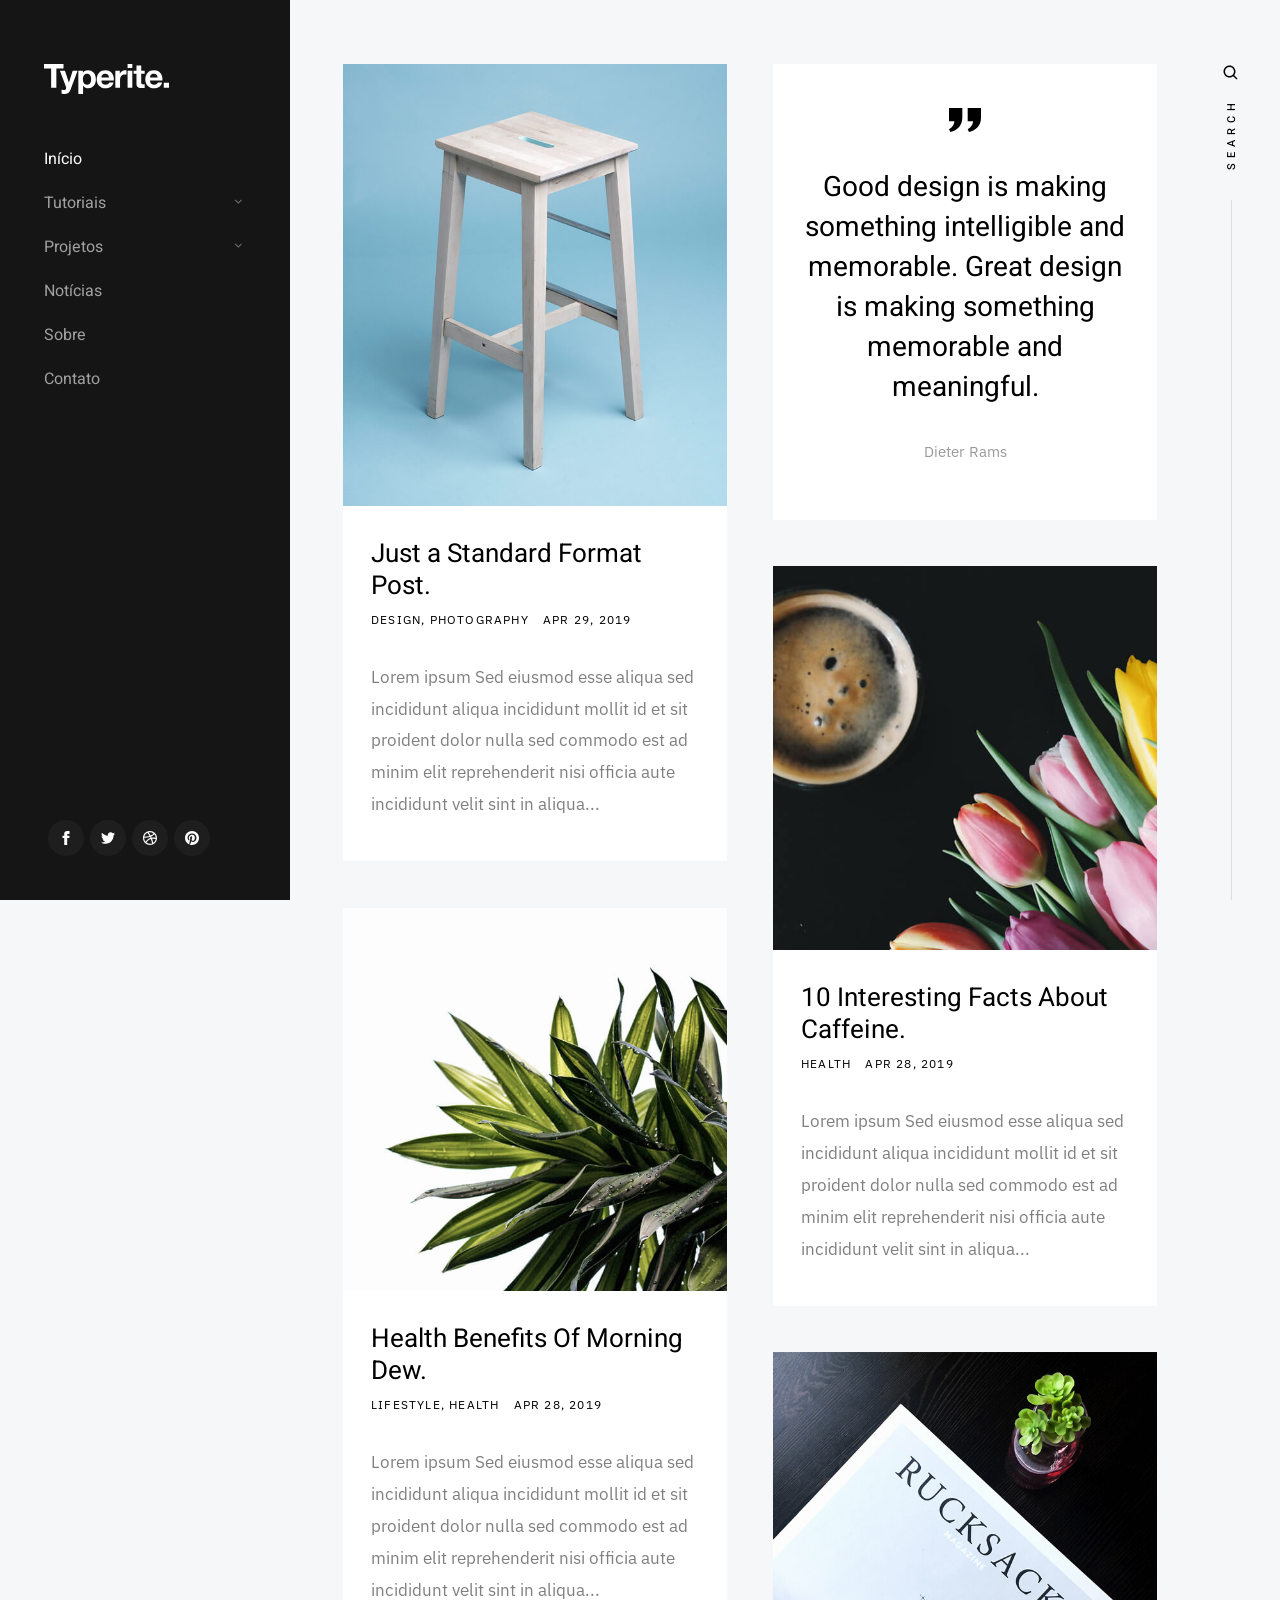
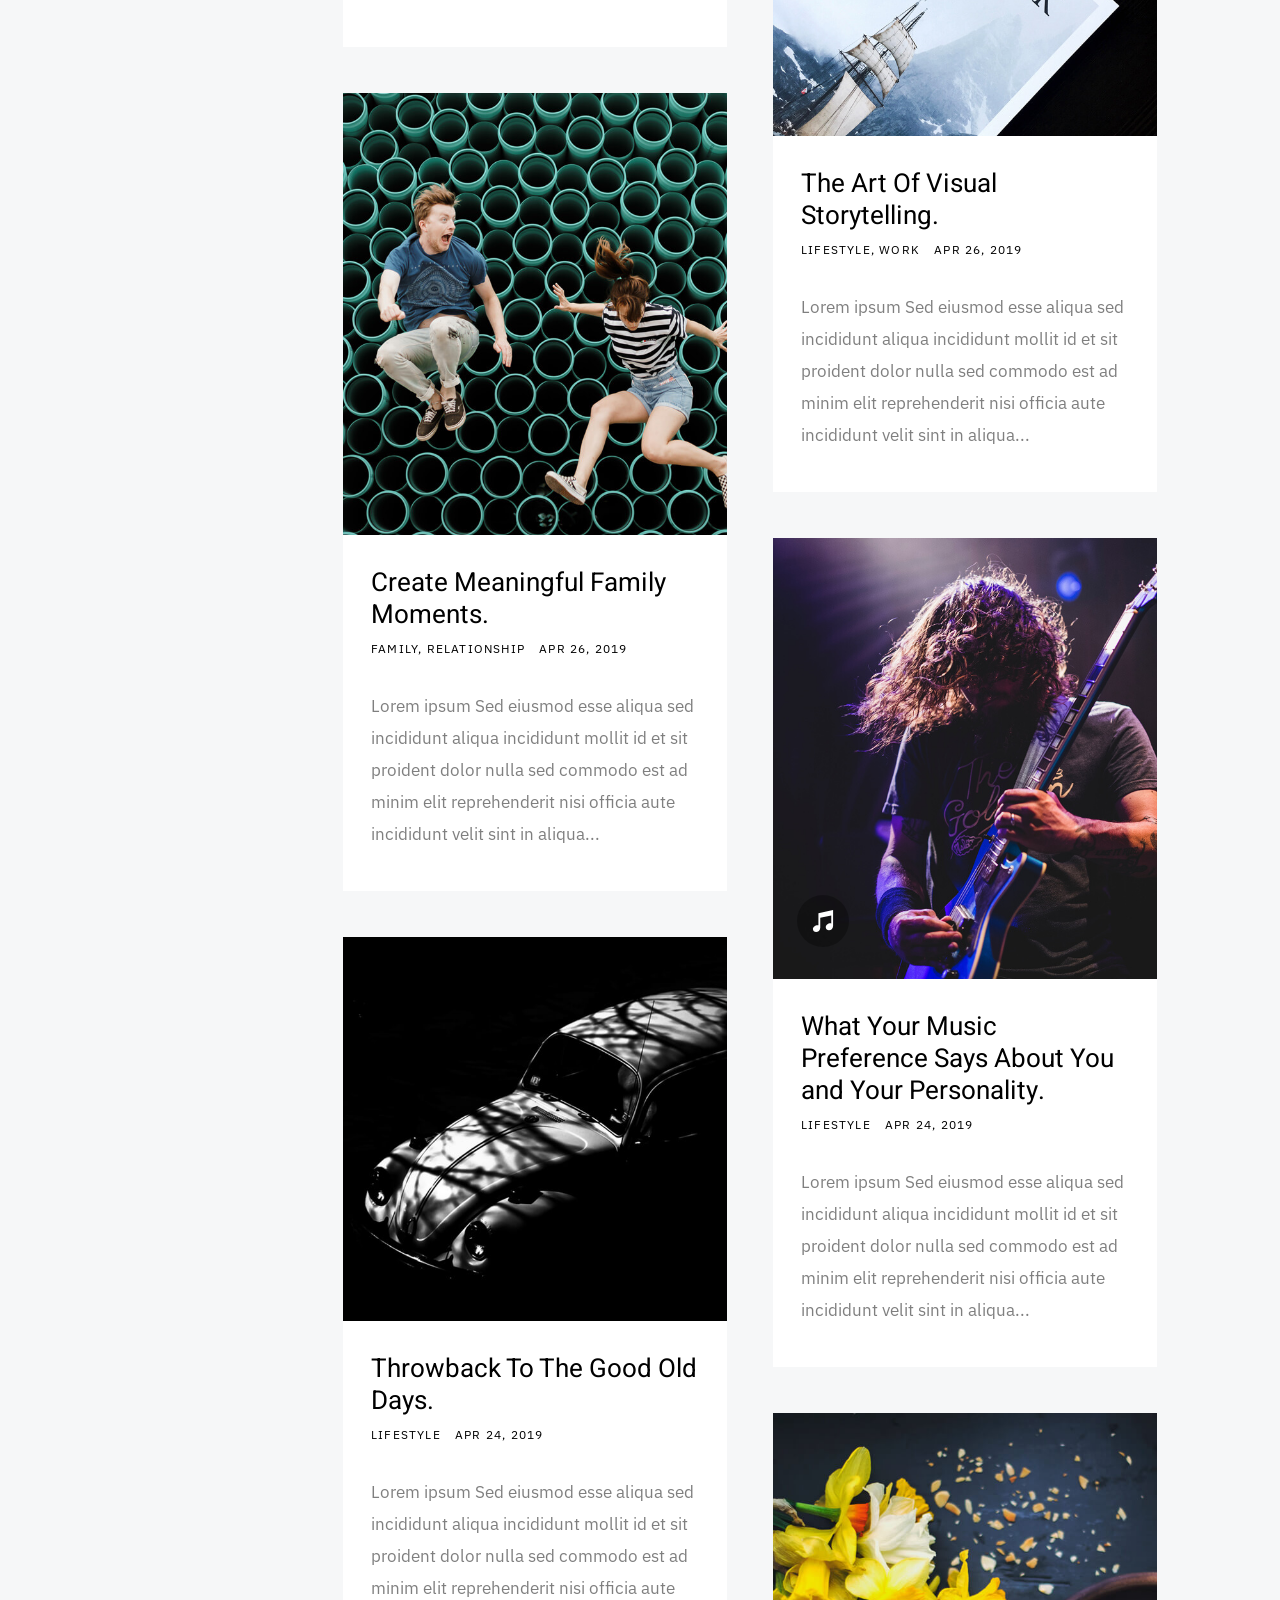
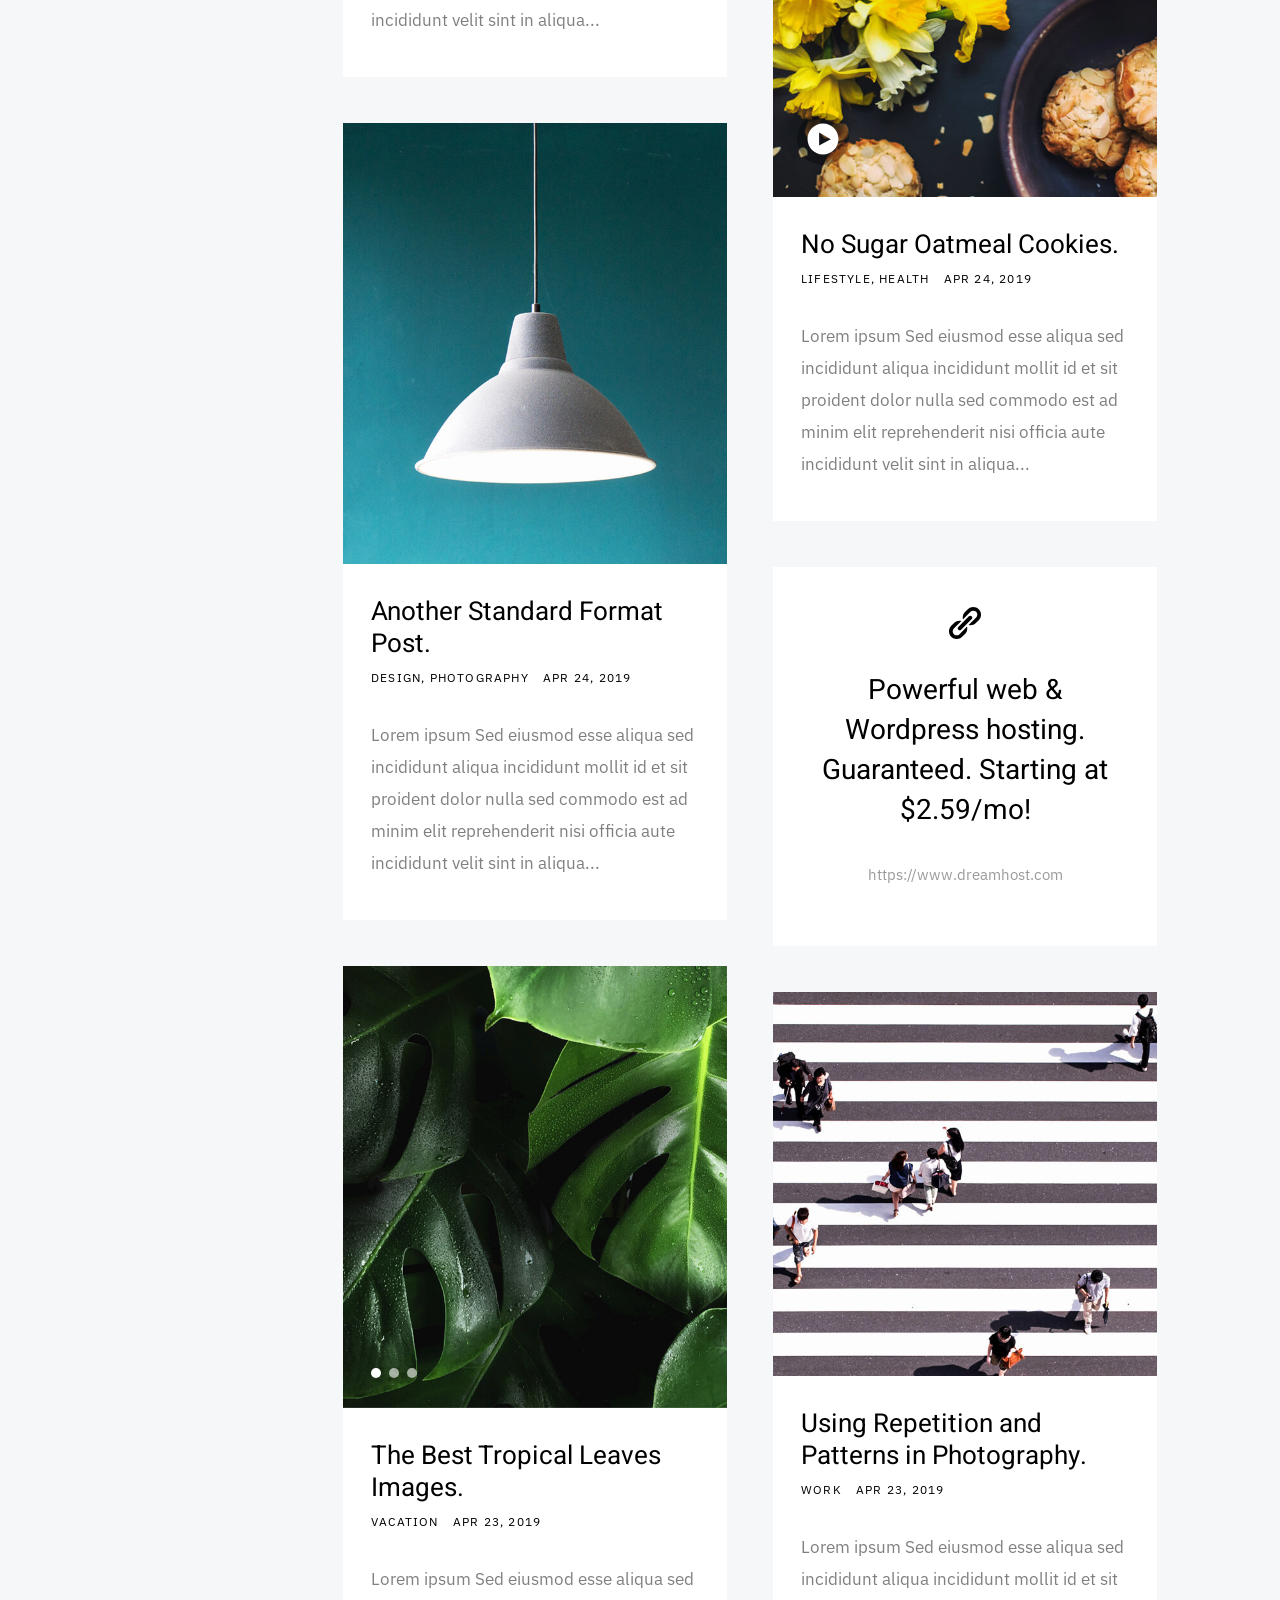
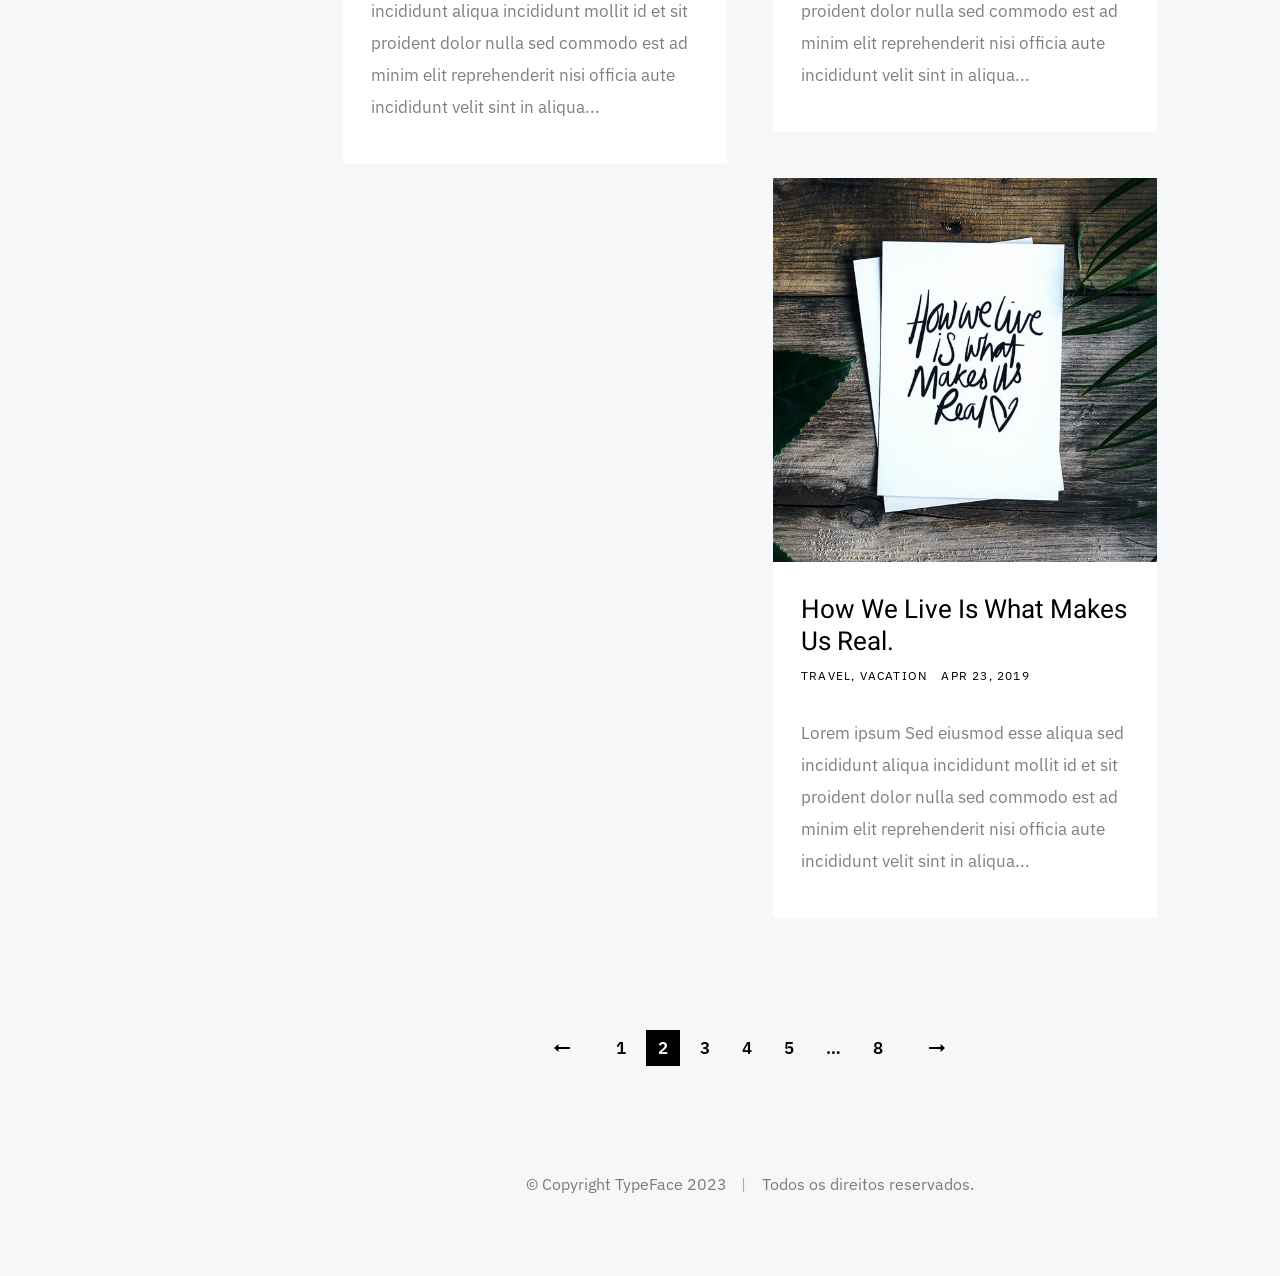
==== commit df0b9e1f: "update" ====
--- a/index.html
+++ b/index.html
@@ -3,20 +3,20 @@
   <head>
     <!--- basic page needs
     ================================================== -->
-    <meta charset="utf-8" />
-    <title>TypeFace</title>
-    <meta name="description" content="" />
-    <meta name="author" content="" />
+    <meta charset="utf-8">
+    <title>TypeFace - Explorando o Mundo da Computação</title>
+    <meta name="description" content="Descubra o universo da computação com insights, tutoriais e notícias sobre tecnologia. Seja um entusiasta ou profissional de TI, nosso blog tem o conhecimento que você precisa!">
+    <meta name="author" content="">
 
     <!-- mobile specific metas
     ================================================== -->
-    <meta name="viewport" content="width=device-width, initial-scale=1" />
+    <meta name="viewport" content="width=device-width, initial-scale=1">
 
     <!-- CSS
     ================================================== -->
-    <link rel="stylesheet" href="css/base.css" />
-    <link rel="stylesheet" href="css/vendor.css" />
-    <link rel="stylesheet" href="css/main.css" />
+    <link rel="stylesheet" href="css/base.css">
+    <link rel="stylesheet" href="css/vendor.css">
+    <link rel="stylesheet" href="css/main.css">
 
     <!-- script
     ================================================== -->
@@ -28,20 +28,20 @@
       rel="apple-touch-icon"
       sizes="180x180"
       href="images/favicon/apple-touch-icon.png"
-    />
+    >
     <link
       rel="icon"
       type="image/png"
       sizes="32x32"
       href="images/favicon/favicon-32x32.png"
-    />
+    >
     <link
       rel="icon"
       type="image/png"
       sizes="16x16"
       href="images/favicon/favicon-16x16.png"
-    />
-    <link rel="manifest" href="site.webmanifest" />
+    >
+    <link rel="manifest" href="site.webmanifest">
   </head>
 
   <body>
@@ -62,7 +62,7 @@
         <div class="header__top">
           <div class="header__logo">
             <a class="site-logo" href="index.html">
-              <img src="images/logo.svg" alt="Homepage" />
+              <img src="images/logo.svg" alt="Homepage">
             </a>
           </div>
         </div>
@@ -142,10 +142,9 @@
                 value=""
                 name="s"
                 title="Search for:"
-                autocomplete="off"
-              />
+                autocomplete="off">
             </label>
-            <input type="submit" class="search-submit" value="Search" />
+            <input type="submit" class="search-submit" value="Search">
           </form>
 
           <a href="#0" title="Close Search" class="search-close">Close</a>
@@ -187,8 +186,7 @@
                       images/thumbs/masonry/woodcraft-600.jpg  1x,
                       images/thumbs/masonry/woodcraft-1200.jpg 2x
                     "
-                    alt=""
-                  />
+                    alt="">
                 </a>
               </div>
 
@@ -244,8 +242,7 @@
                       images/thumbs/masonry/tulips-600.jpg  1x,
                       images/thumbs/masonry/tulips-1200.jpg 2x
                     "
-                    alt=""
-                  />
+                    alt="">
                 </a>
               </div>
 
@@ -286,8 +283,7 @@
                       images/thumbs/masonry/dew-600.jpg  1x,
                       images/thumbs/masonry/dew-1200.jpg 2x
                     "
-                    alt=""
-                  />
+                    alt="">
                 </a>
               </div>
 
@@ -329,8 +325,7 @@
                       images/thumbs/masonry/rucksack-600.jpg  1x,
                       images/thumbs/masonry/rucksack-1200.jpg 2x
                     "
-                    alt=""
-                  />
+                    alt="">
                 </a>
               </div>
 
@@ -373,8 +368,7 @@
                       images/thumbs/masonry/jump-600.jpg  1x,
                       images/thumbs/masonry/jump-1200.jpg 2x
                     "
-                    alt=""
-                  />
+                    alt="">
                 </a>
               </div>
 
@@ -416,8 +410,7 @@
                       images/thumbs/masonry/guitarist-600.jpg  1x,
                       images/thumbs/masonry/guitarist-1200.jpg 2x
                     "
-                    alt=""
-                  />
+                    alt="">
                 </a>
               </div>
 
@@ -459,8 +452,7 @@
                       images/thumbs/masonry/beetle-600.jpg  1x,
                       images/thumbs/masonry/beetle-1200.jpg 2x
                     "
-                    alt=""
-                  />
+                    alt="">
                 </a>
               </div>
 
@@ -505,8 +497,7 @@
                       images/thumbs/masonry/cookies-600.jpg  1x,
                       images/thumbs/masonry/cookies-1200.jpg 2x
                     "
-                    alt=""
-                  />
+                    alt="">
                 </a>
               </div>
 
@@ -546,8 +537,7 @@
                       images/thumbs/masonry/lamp-600.jpg  1x,
                       images/thumbs/masonry/lamp-1200.jpg 2x
                     "
-                    alt=""
-                  />
+                    alt="">
                 </a>
               </div>
 
@@ -609,8 +599,7 @@
                         images/thumbs/masonry/gallery/slide-1-600.jpg  1x,
                         images/thumbs/masonry/gallery/slide-1-1200.jpg 2x
                       "
-                      alt=""
-                    />
+                      alt="">
                   </div>
                   <div class="slider__slide">
                     <img
@@ -619,8 +608,7 @@
                         images/thumbs/masonry/gallery/slide-2-600.jpg  1x,
                         images/thumbs/masonry/gallery/slide-2-1200.jpg 2x
                       "
-                      alt=""
-                    />
+                      alt="">
                   </div>
                   <div class="slider__slide">
                     <img
@@ -629,8 +617,7 @@
                         images/thumbs/masonry/gallery/slide-3-600.jpg  1x,
                         images/thumbs/masonry/gallery/slide-3-1200.jpg 2x
                       "
-                      alt=""
-                    />
+                      alt="">
                   </div>
                 </div>
               </div>
@@ -672,8 +659,7 @@
                       images/thumbs/masonry/walk-600.jpg  1x,
                       images/thumbs/masonry/walk-1200.jpg 2x
                     "
-                    alt=""
-                  />
+                    alt="">
                 </a>
               </div>
 
@@ -714,8 +700,7 @@
                       images/thumbs/masonry/real-600.jpg  1x,
                       images/thumbs/masonry/real-1200.jpg 2x
                     "
-                    alt=""
-                  />
+                    alt="">
                 </a>
               </div>
 
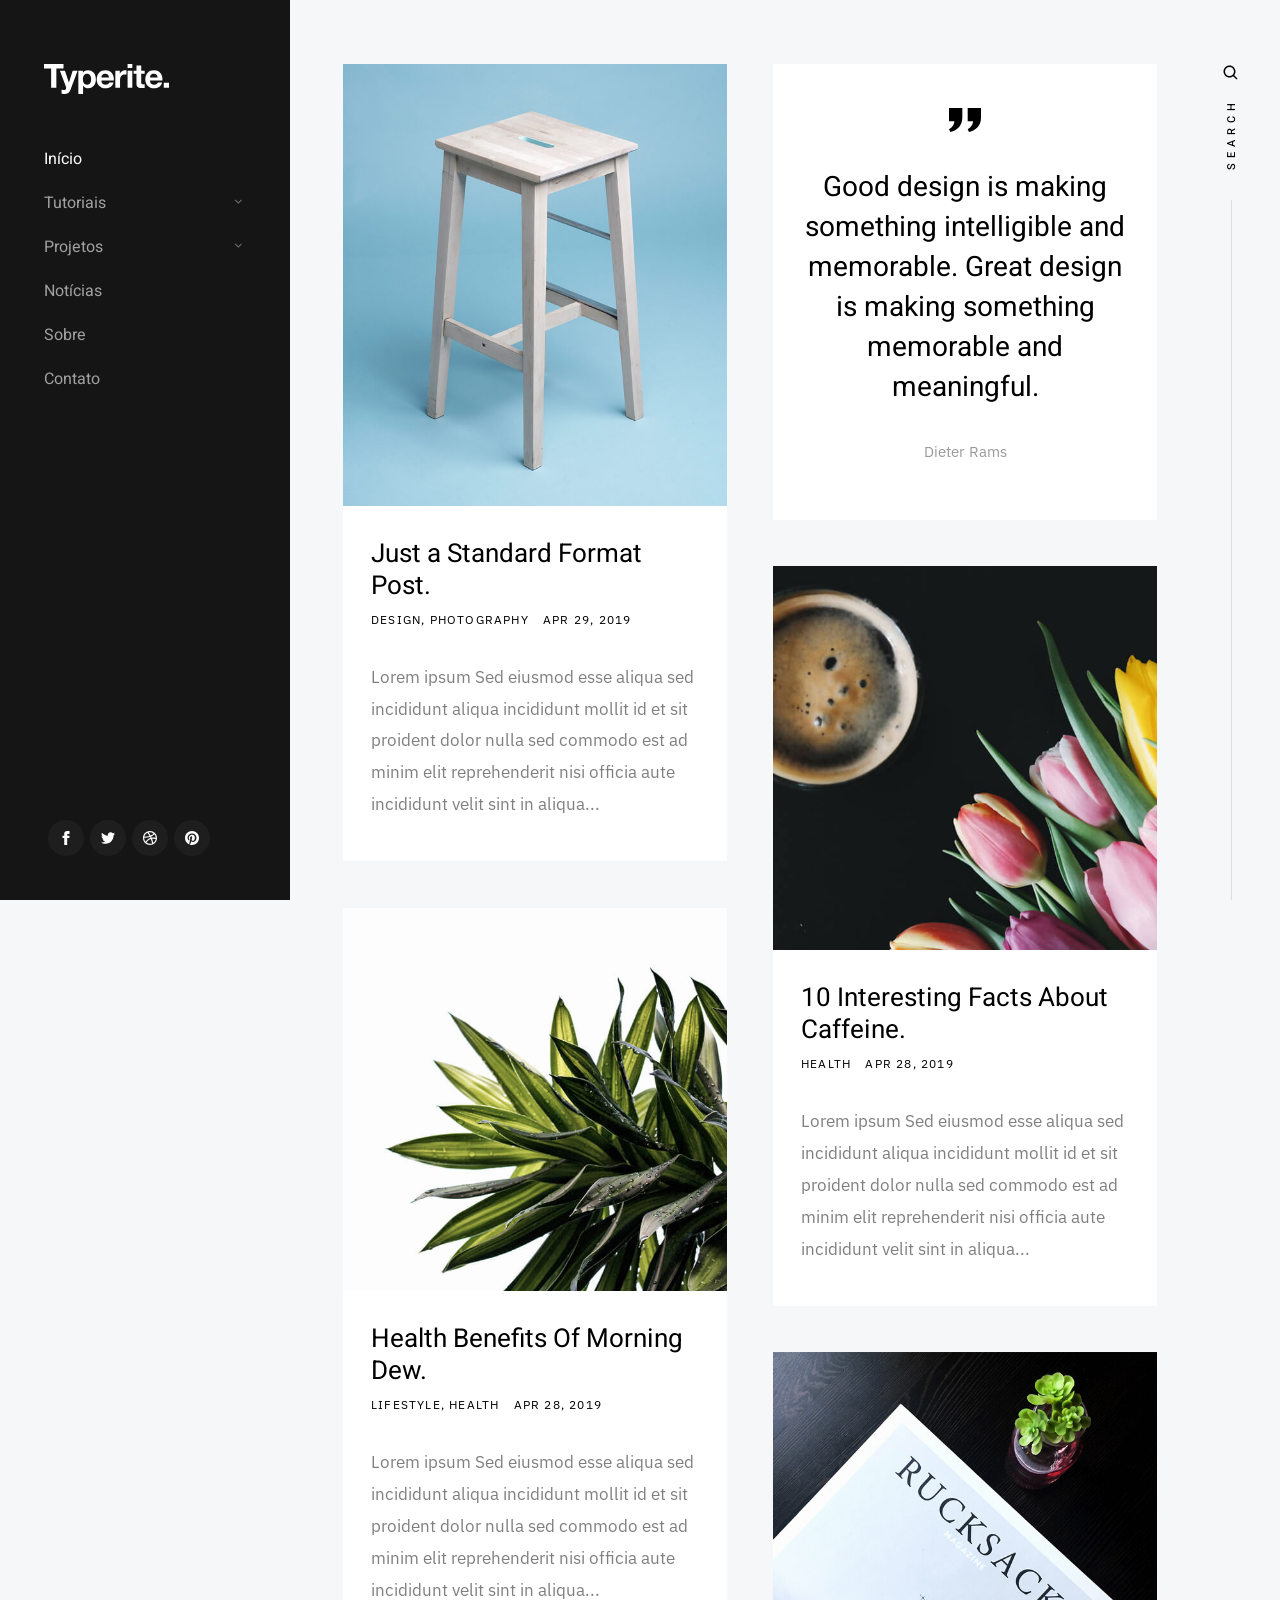
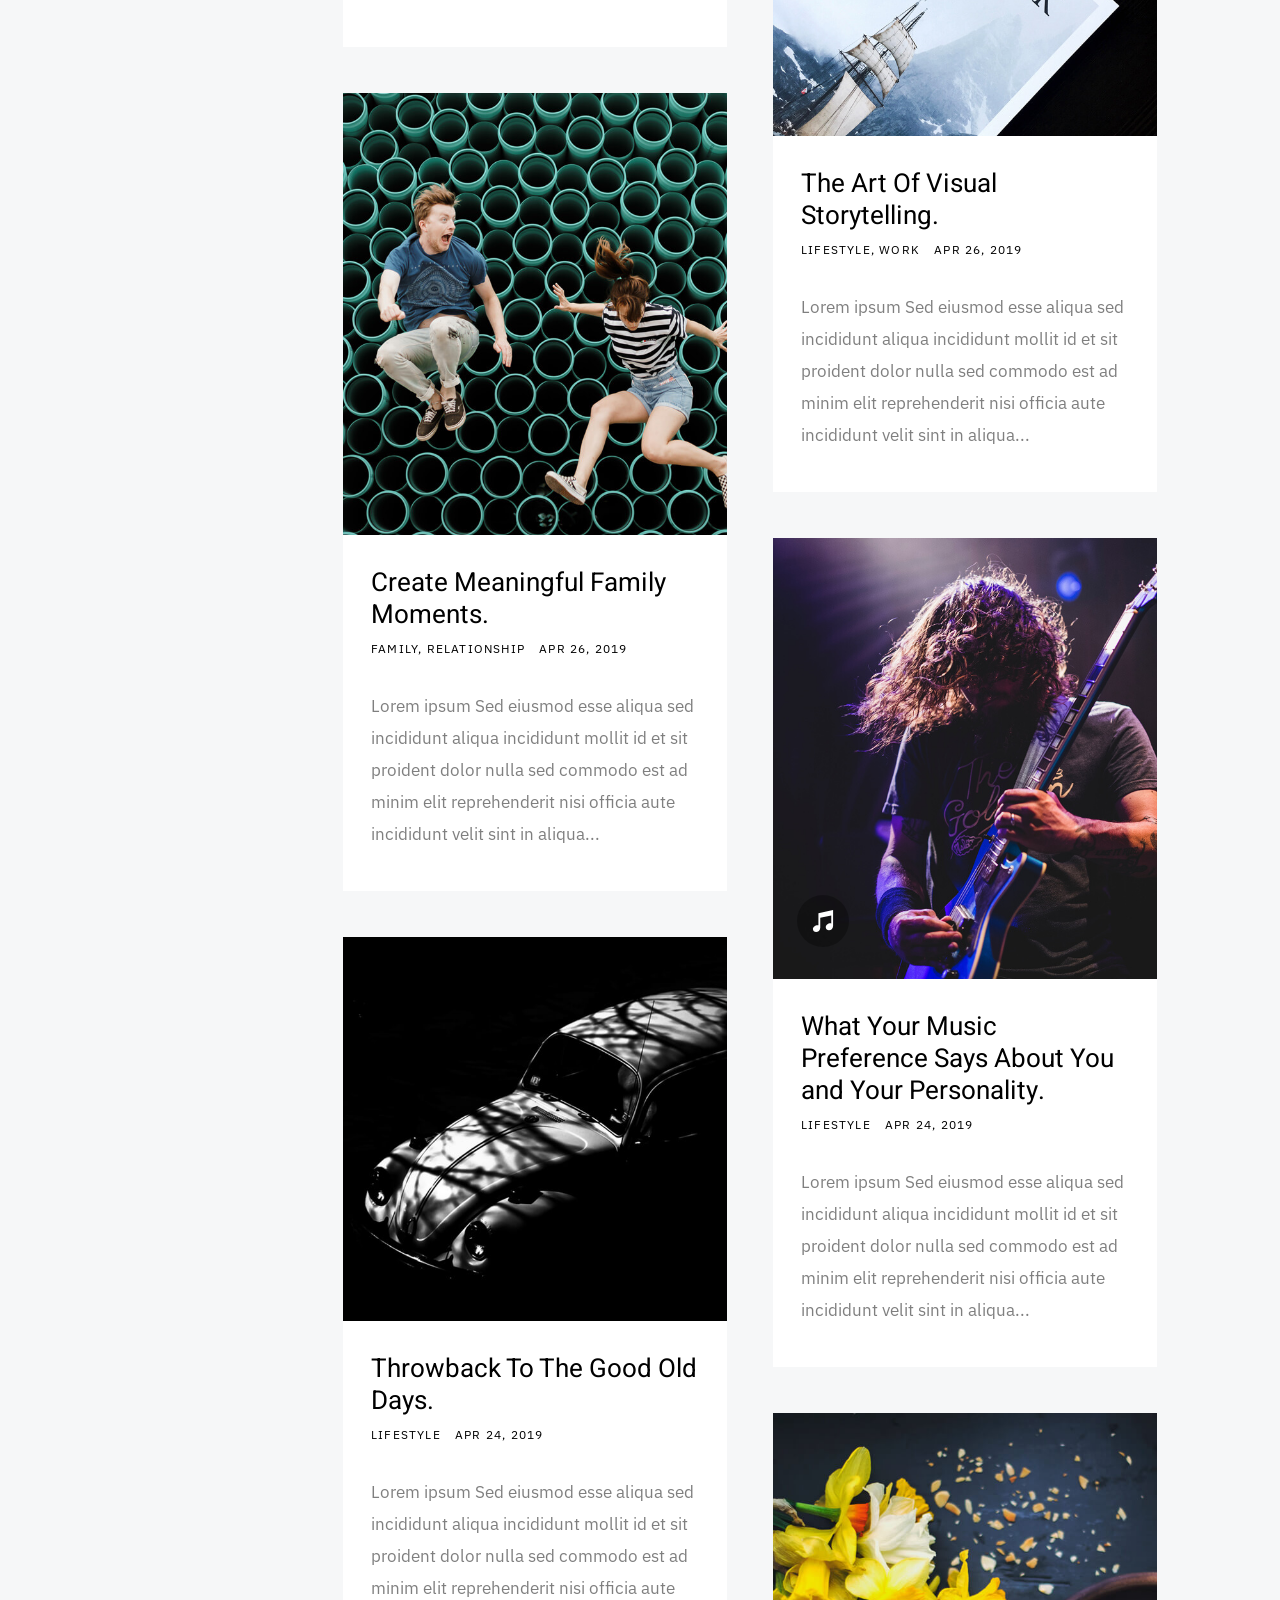
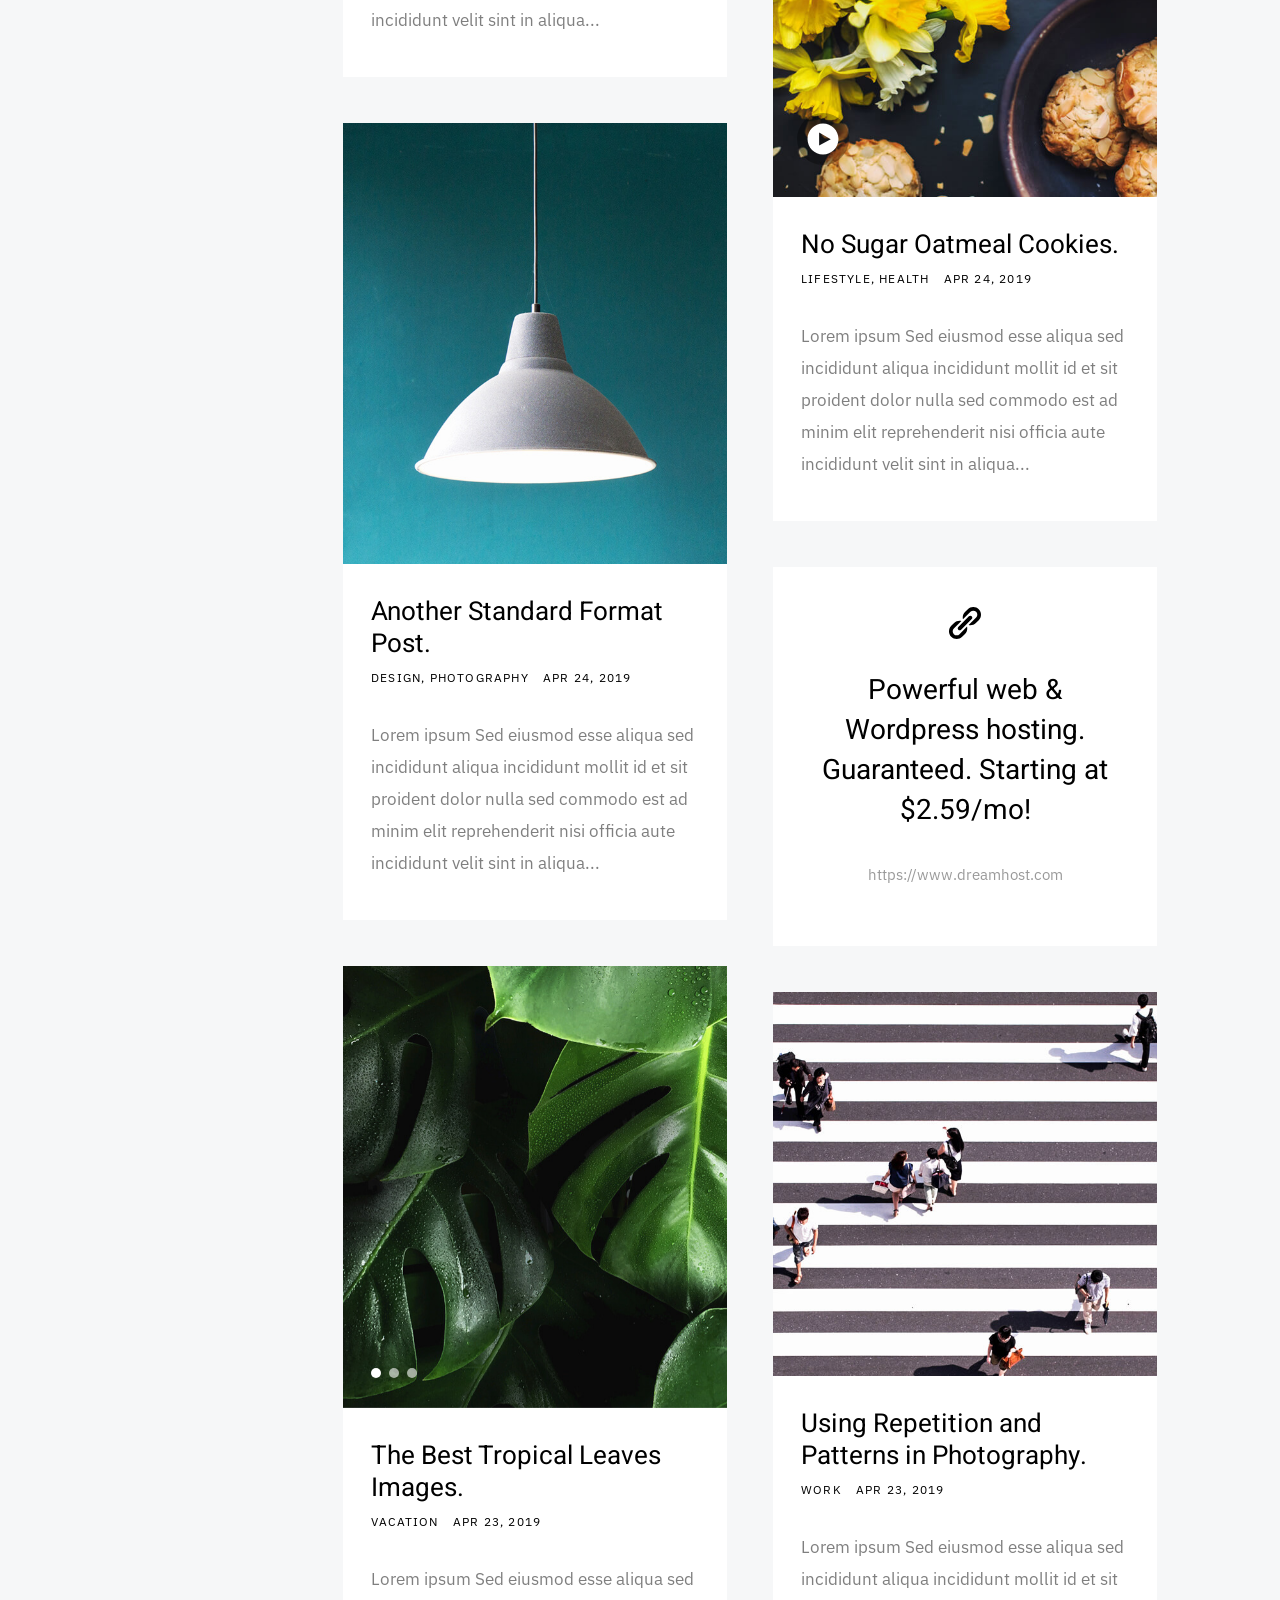
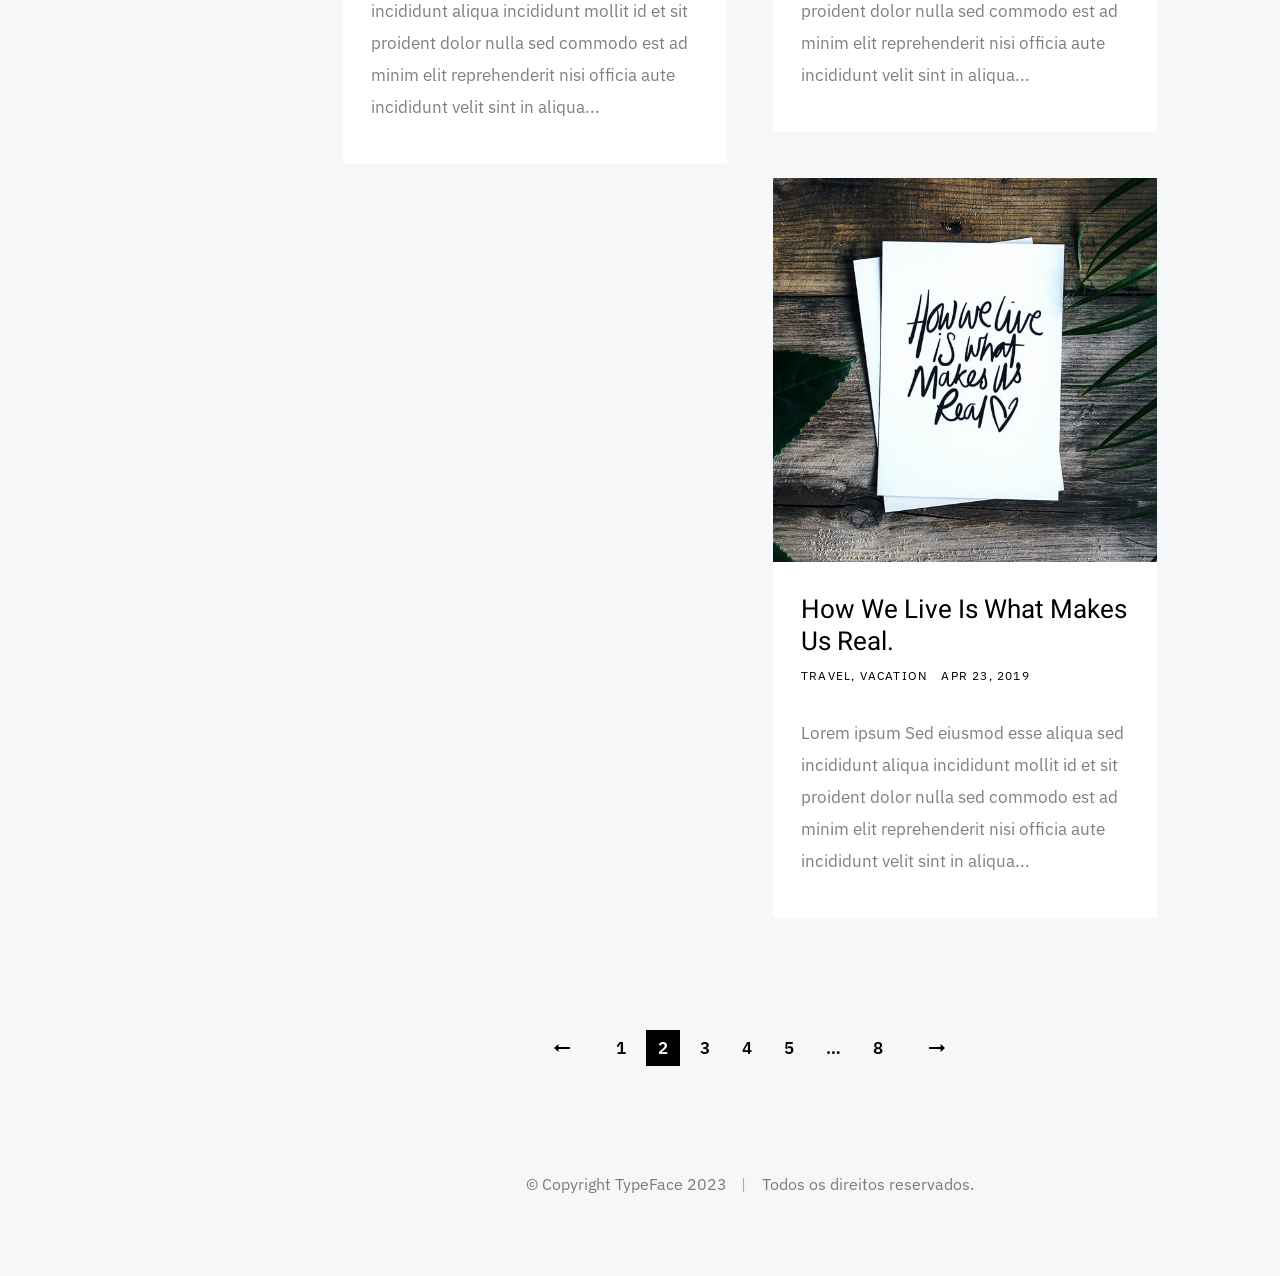
==== commit fbcbc452: "update" ====
--- a/index.html
+++ b/index.html
@@ -1,785 +1,692 @@
 <!DOCTYPE html>
 <html class="no-js" lang="pt-br">
-  <head>
-    <!--- basic page needs
+
+<head>
+  <!--- basic page needs
     ================================================== -->
-    <meta charset="utf-8">
-    <title>TypeFace - Explorando o Mundo da Computação</title>
-    <meta name="description" content="Descubra o universo da computação com insights, tutoriais e notícias sobre tecnologia. Seja um entusiasta ou profissional de TI, nosso blog tem o conhecimento que você precisa!">
-    <meta name="author" content="">
-
-    <!-- mobile specific metas
+  <meta charset="utf-8">
+  <title>TypeFace - Explorando o Mundo da Computação</title>
+  <meta name="description"
+    content="Descubra o universo da computação com insights, tutoriais e notícias sobre tecnologia. Seja um entusiasta ou profissional de TI, nosso blog tem o conhecimento que você precisa!">
+  <meta name="author" content="">
+
+  <!-- mobile specific metas
     ================================================== -->
-    <meta name="viewport" content="width=device-width, initial-scale=1">
-
-    <!-- CSS
+  <meta name="viewport" content="width=device-width, initial-scale=1">
+
+  <!-- CSS
     ================================================== -->
-    <link rel="stylesheet" href="css/base.css">
-    <link rel="stylesheet" href="css/vendor.css">
-    <link rel="stylesheet" href="css/main.css">
-
-    <!-- script
+  <link rel="stylesheet" href="css/base.css">
+  <link rel="stylesheet" href="css/vendor.css">
+  <link rel="stylesheet" href="css/main.css">
+
+  <!-- script
     ================================================== -->
-    <script src="js/modernizr.js"></script>
-
-    <!-- favicons
+  <script src="js/modernizr.js"></script>
+
+  <!-- favicons
     ================================================== -->
-    <link
-      rel="apple-touch-icon"
-      sizes="180x180"
-      href="images/favicon/apple-touch-icon.png"
-    >
-    <link
-      rel="icon"
-      type="image/png"
-      sizes="32x32"
-      href="images/favicon/favicon-32x32.png"
-    >
-    <link
-      rel="icon"
-      type="image/png"
-      sizes="16x16"
-      href="images/favicon/favicon-16x16.png"
-    >
-    <link rel="manifest" href="site.webmanifest">
-  </head>
-
-  <body>
-    <!-- preloader
+  <link rel="apple-touch-icon" sizes="180x180" href="images/favicon/apple-touch-icon.png">
+  <link rel="icon" type="image/png" sizes="32x32" href="images/favicon/favicon-32x32.png">
+  <link rel="icon" type="image/png" sizes="16x16" href="images/favicon/favicon-16x16.png">
+  <link rel="manifest" href="site.webmanifest">
+</head>
+
+<body>
+  <!-- preloader
     ================================================== -->
-    <div id="preloader">
-      <div id="loader" class="dots-fade">
-        <div></div>
-        <div></div>
-        <div></div>
+  <div id="preloader">
+    <div id="loader" class="dots-fade">
+      <div></div>
+      <div></div>
+      <div></div>
+    </div>
+  </div>
+
+  <div id="top" class="s-wrap site-wrapper">
+    <!-- site header
+        ================================================== -->
+    <header class="s-header">
+      <div class="header__top">
+        <div class="header__logo">
+          <a class="site-logo" href="index.html">
+            <img src="images/logo.svg" alt="Homepage">
+          </a>
+        </div>
+      </div>
+      <!-- end header__top -->
+
+      <nav class="header__nav-wrap">
+        <ul class="header__nav">
+          <li class="current"><a href="index.html" title="">Início</a></li>
+          <li class="has-children">
+            <a href="#0" title="">Tutoriais</a>
+            <ul class="sub-menu">
+              <li><a href="category.html">Passo a Passo</a></li>
+              <li><a href="category.html">Dicas Práticas</a></li>
+              <li><a href="category.html">...</a></li>
+            </ul>
+          </li>
+          <li class="has-children">
+            <a href="#0" title="">Projetos</a>
+            <ul class="sub-menu">
+              <li>
+                <a href="single-video.html">Inspiração para Projetos</a>
+              </li>
+              <li><a href="single-audio.html">...</a></li>
+              <li><a href="single-gallery.html">...</a></li>
+              <li><a href="single-standard.html">...</a></li>
+            </ul>
+          </li>
+          <li><a href="styles.html" title="">Notícias</a></li>
+          <li><a href="page-about.html" title="">Sobre</a></li>
+          <li><a href="page-contact.html" title="">Contato</a></li>
+        </ul>
+        <!-- end header__nav -->
+
+        <ul class="header__social">
+          <li class="ss-facebook">
+            <a href="https://facebook.com/">
+              <span class="screen-reader-text">Facebook</span>
+            </a>
+          </li>
+          <li class="ss-twitter">
+            <a href="#0">
+              <span class="screen-reader-text">Twitter</span>
+            </a>
+          </li>
+          <li class="ss-dribbble">
+            <a href="#0">
+              <span class="screen-reader-text">Dribbble</span>
+            </a>
+          </li>
+          <li class="ss-pinterest">
+            <a href="#0">
+              <span class="screen-reader-text">Behance</span>
+            </a>
+          </li>
+        </ul>
+      </nav>
+      <!-- end header__nav-wrap -->
+
+      <!-- menu toggle -->
+      <a href="#0" class="header__menu-toggle">
+        <span>Menu</span>
+      </a>
+    </header>
+    <!-- end s-header -->
+
+    <!-- search
+        ================================================== -->
+    <div class="s-search">
+      <div class="search-block">
+        <form role="search" method="get" class="search-form" action="#">
+          <label>
+            <span class="hide-content">Search for:</span>
+            <input type="search" class="search-field" placeholder="Type Keywords" value="" name="s" title="Search for:"
+              autocomplete="off">
+          </label>
+          <input type="submit" class="search-submit" value="Search">
+        </form>
+
+        <a href="#0" title="Close Search" class="search-close">Close</a>
+      </div>
+      <!-- end search-block -->
+
+      <!-- search modal trigger -->
+      <a href="#0" class="search-trigger">
+        <svg xmlns="http://www.w3.org/2000/svg" width="24" height="24" viewBox="0 0 24 24"
+          style="fill: rgba(0, 0, 0, 1); transform: ; -ms-filter: ">
+          <path
+            d="M10,18c1.846,0,3.543-0.635,4.897-1.688l4.396,4.396l1.414-1.414l-4.396-4.396C17.365,13.543,18,11.846,18,10 c0-4.411-3.589-8-8-8s-8,3.589-8,8S5.589,18,10,18z M10,4c3.309,0,6,2.691,6,6s-2.691,6-6,6s-6-2.691-6-6S6.691,4,10,4z">
+          </path>
+        </svg>
+        <span>Search</span>
+      </a>
+      <span class="search-line"></span>
+    </div>
+    <!-- end s-search -->
+
+    <!-- site content
+        ================================================== -->
+    <div class="s-content">
+      <div class="masonry-wrap">
+        <div class="masonry">
+          <div class="grid-sizer"></div>
+
+          <article class="masonry__brick entry format-standard animate-this">
+            <div class="entry__thumb">
+              <a href="single-standard.html" class="entry__thumb-link">
+                <img src="images/thumbs/masonry/woodcraft-600.jpg" srcset="
+                      images/thumbs/masonry/woodcraft-600.jpg  1x,
+                      images/thumbs/masonry/woodcraft-1200.jpg 2x
+                    " alt="">
+              </a>
+            </div>
+
+            <div class="entry__text">
+              <div class="entry__header">
+                <h2 class="entry__title">
+                  <a href="single-standard.html">Just a Standard Format Post.</a>
+                </h2>
+                <div class="entry__meta">
+                  <span class="entry__meta-cat">
+                    <a href="category.html">Design</a>
+                    <a href="category.html">Photography</a>
+                  </span>
+                  <span class="entry__meta-date">
+                    <a href="single-standard.html">Apr 29, 2019</a>
+                  </span>
+                </div>
+              </div>
+              <div class="entry__excerpt">
+                <p>
+                  Lorem ipsum Sed eiusmod esse aliqua sed incididunt aliqua
+                  incididunt mollit id et sit proident dolor nulla sed commodo
+                  est ad minim elit reprehenderit nisi officia aute incididunt
+                  velit sint in aliqua...
+                </p>
+              </div>
+            </div>
+          </article>
+          <!-- end article -->
+
+          <article class="masonry__brick entry format-quote animate-this">
+            <div class="entry__thumb">
+              <blockquote>
+                <p>
+                  Good design is making something intelligible and memorable.
+                  Great design is making something memorable and meaningful.
+                </p>
+
+                <cite>Dieter Rams</cite>
+              </blockquote>
+            </div>
+          </article>
+          <!-- end article -->
+
+          <article class="masonry__brick entry format-standard animate-this">
+            <div class="entry__thumb">
+              <a href="single-standard.html" class="entry__thumb-link">
+                <img src="images/thumbs/masonry/tulips-600.jpg" srcset="
+                      images/thumbs/masonry/tulips-600.jpg  1x,
+                      images/thumbs/masonry/tulips-1200.jpg 2x
+                    " alt="">
+              </a>
+            </div>
+
+            <div class="entry__text">
+              <div class="entry__header">
+                <h2 class="entry__title">
+                  <a href="single-standard.html">10 Interesting Facts About Caffeine.</a>
+                </h2>
+                <div class="entry__meta">
+                  <span class="entry__meta-cat">
+                    <a href="category.html">Health</a>
+                  </span>
+                  <span class="entry__meta-date">
+                    <a href="single-standard.html">Apr 28, 2019</a>
+                  </span>
+                </div>
+              </div>
+              <div class="entry__excerpt">
+                <p>
+                  Lorem ipsum Sed eiusmod esse aliqua sed incididunt aliqua
+                  incididunt mollit id et sit proident dolor nulla sed commodo
+                  est ad minim elit reprehenderit nisi officia aute incididunt
+                  velit sint in aliqua...
+                </p>
+              </div>
+            </div>
+          </article>
+          <!-- end article -->
+
+          <article class="masonry__brick entry format-standard animate-this">
+            <div class="entry__thumb">
+              <a href="single-standard.html" class="entry__thumb-link">
+                <img src="images/thumbs/masonry/dew-600.jpg" srcset="
+                      images/thumbs/masonry/dew-600.jpg  1x,
+                      images/thumbs/masonry/dew-1200.jpg 2x
+                    " alt="">
+              </a>
+            </div>
+
+            <div class="entry__text">
+              <div class="entry__header">
+                <h2 class="entry__title">
+                  <a href="single-standard.html">Health Benefits Of Morning Dew.</a>
+                </h2>
+                <div class="entry__meta">
+                  <span class="entry__meta-cat">
+                    <a href="category.html">Lifestyle</a>
+                    <a href="category.html">Health</a>
+                  </span>
+                  <span class="entry__meta-date">
+                    <a href="single-standard.html">Apr 28, 2019</a>
+                  </span>
+                </div>
+              </div>
+              <div class="entry__excerpt">
+                <p>
+                  Lorem ipsum Sed eiusmod esse aliqua sed incididunt aliqua
+                  incididunt mollit id et sit proident dolor nulla sed commodo
+                  est ad minim elit reprehenderit nisi officia aute incididunt
+                  velit sint in aliqua...
+                </p>
+              </div>
+            </div>
+          </article>
+          <!-- end article -->
+
+          <article class="masonry__brick entry format-standard animate-this">
+            <div class="entry__thumb">
+              <a href="single-standard.html" class="entry__thumb-link">
+                <img src="images/thumbs/masonry/rucksack-600.jpg" srcset="
+                      images/thumbs/masonry/rucksack-600.jpg  1x,
+                      images/thumbs/masonry/rucksack-1200.jpg 2x
+                    " alt="">
+              </a>
+            </div>
+
+            <div class="entry__text">
+              <div class="entry__header">
+                <h2 class="entry__title">
+                  <a href="single-standard.html">The Art Of Visual Storytelling.</a>
+                </h2>
+
+                <div class="entry__meta">
+                  <span class="entry__meta-cat">
+                    <a href="category.html">Lifestyle</a>
+                    <a href="category.html">Work</a>
+                  </span>
+                  <span class="entry__meta-date">
+                    <a href="single-standard.html">Apr 26, 2019</a>
+                  </span>
+                </div>
+              </div>
+              <div class="entry__excerpt">
+                <p>
+                  Lorem ipsum Sed eiusmod esse aliqua sed incididunt aliqua
+                  incididunt mollit id et sit proident dolor nulla sed commodo
+                  est ad minim elit reprehenderit nisi officia aute incididunt
+                  velit sint in aliqua...
+                </p>
+              </div>
+            </div>
+          </article>
+          <!-- end article -->
+
+          <article class="masonry__brick entry format-standard animate-this">
+            <div class="entry__thumb">
+              <a href="single-standard.html" class="entry__thumb-link">
+                <img src="images/thumbs/masonry/jump-600.jpg" srcset="
+                      images/thumbs/masonry/jump-600.jpg  1x,
+                      images/thumbs/masonry/jump-1200.jpg 2x
+                    " alt="">
+              </a>
+            </div>
+
+            <div class="entry__text">
+              <div class="entry__header">
+                <h2 class="entry__title">
+                  <a href="single-standard.html">Create Meaningful Family Moments.</a>
+                </h2>
+                <div class="entry__meta">
+                  <span class="entry__meta-cat">
+                    <a href="category.html">Family</a>
+                    <a href="category.html">Relationship</a>
+                  </span>
+                  <span class="entry__meta-date">
+                    <a href="single-standard.html">Apr 26, 2019</a>
+                  </span>
+                </div>
+              </div>
+              <div class="entry__excerpt">
+                <p>
+                  Lorem ipsum Sed eiusmod esse aliqua sed incididunt aliqua
+                  incididunt mollit id et sit proident dolor nulla sed commodo
+                  est ad minim elit reprehenderit nisi officia aute incididunt
+                  velit sint in aliqua...
+                </p>
+              </div>
+            </div>
+          </article>
+          <!-- end article -->
+
+          <article class="masonry__brick entry format-audio animate-this">
+            <div class="entry__thumb">
+              <a href="single-audio.html" class="entry__thumb-link">
+                <img src="images/thumbs/masonry/guitarist-600.jpg" srcset="
+                      images/thumbs/masonry/guitarist-600.jpg  1x,
+                      images/thumbs/masonry/guitarist-1200.jpg 2x
+                    " alt="">
+              </a>
+            </div>
+
+            <div class="entry__text">
+              <div class="entry__header">
+                <h2 class="entry__title">
+                  <a href="single-audio.html">What Your Music Preference Says About You and Your
+                    Personality.</a>
+                </h2>
+                <div class="entry__meta">
+                  <span class="entry__meta-cat">
+                    <a href="category.html">Lifestyle</a>
+                  </span>
+                  <span class="entry__meta-date">
+                    <a href="single-standard.html">Apr 24, 2019</a>
+                  </span>
+                </div>
+              </div>
+              <div class="entry__excerpt">
+                <p>
+                  Lorem ipsum Sed eiusmod esse aliqua sed incididunt aliqua
+                  incididunt mollit id et sit proident dolor nulla sed commodo
+                  est ad minim elit reprehenderit nisi officia aute incididunt
+                  velit sint in aliqua...
+                </p>
+              </div>
+            </div>
+          </article>
+          <!-- end article -->
+
+          <article class="masonry__brick entry format-standard animate-this">
+            <div class="entry__thumb">
+              <a href="single-standard.html" class="entry__thumb-link">
+                <img src="images/thumbs/masonry/beetle-600.jpg" srcset="
+                      images/thumbs/masonry/beetle-600.jpg  1x,
+                      images/thumbs/masonry/beetle-1200.jpg 2x
+                    " alt="">
+              </a>
+            </div>
+
+            <div class="entry__text">
+              <div class="entry__header">
+                <h2 class="entry__title">
+                  <a href="single-standard.html">Throwback To The Good Old Days.</a>
+                </h2>
+                <div class="entry__meta">
+                  <span class="entry__meta-cat">
+                    <a href="category.html">Lifestyle</a>
+                  </span>
+                  <span class="entry__meta-date">
+                    <a href="single-standard.html">Apr 24, 2019</a>
+                  </span>
+                </div>
+              </div>
+              <div class="entry__excerpt">
+                <p>
+                  Lorem ipsum Sed eiusmod esse aliqua sed incididunt aliqua
+                  incididunt mollit id et sit proident dolor nulla sed commodo
+                  est ad minim elit reprehenderit nisi officia aute incididunt
+                  velit sint in aliqua...
+                </p>
+              </div>
+            </div>
+          </article>
+          <!-- end article -->
+
+          <article class="masonry__brick entry format-video animate-this">
+            <div class="entry__thumb video-image">
+              <a href="https://player.vimeo.com/video/117310401?color=339989&title=0&byline=0&portrait=0" data-lity
+                class="entry__thumb-link">
+                <img src="images/thumbs/masonry/cookies-600.jpg" srcset="
+                      images/thumbs/masonry/cookies-600.jpg  1x,
+                      images/thumbs/masonry/cookies-1200.jpg 2x
+                    " alt="">
+              </a>
+            </div>
+
+            <div class="entry__text">
+              <div class="entry__header">
+                <h2 class="entry__title">
+                  <a href="single-video.html">No Sugar Oatmeal Cookies.</a>
+                </h2>
+                <div class="entry__meta">
+                  <span class="entry__meta-cat">
+                    <a href="category.html">Lifestyle</a>
+                    <a href="category.html">Health</a>
+                  </span>
+                  <span class="entry__meta-date">
+                    <a href="single-standard.html">Apr 24, 2019</a>
+                  </span>
+                </div>
+              </div>
+              <div class="entry__excerpt">
+                <p>
+                  Lorem ipsum Sed eiusmod esse aliqua sed incididunt aliqua
+                  incididunt mollit id et sit proident dolor nulla sed commodo
+                  est ad minim elit reprehenderit nisi officia aute incididunt
+                  velit sint in aliqua...
+                </p>
+              </div>
+            </div>
+          </article>
+          <!-- end article -->
+
+          <article class="masonry__brick entry format-standard animate-this">
+            <div class="entry__thumb">
+              <a href="single-standard.html" class="entry__thumb-link">
+                <img src="images/thumbs/masonry/lamp-600.jpg" srcset="
+                      images/thumbs/masonry/lamp-600.jpg  1x,
+                      images/thumbs/masonry/lamp-1200.jpg 2x
+                    " alt="">
+              </a>
+            </div>
+
+            <div class="entry__text">
+              <div class="entry__header">
+                <h2 class="entry__title">
+                  <a href="single-standard.html">Another Standard Format Post.</a>
+                </h2>
+                <div class="entry__meta">
+                  <span class="entry__meta-cat">
+                    <a href="category.html">Design</a>
+                    <a href="category.html">Photography</a>
+                  </span>
+                  <span class="entry__meta-date">
+                    <a href="single-standard.html">Apr 24, 2019</a>
+                  </span>
+                </div>
+              </div>
+              <div class="entry__excerpt">
+                <p>
+                  Lorem ipsum Sed eiusmod esse aliqua sed incididunt aliqua
+                  incididunt mollit id et sit proident dolor nulla sed commodo
+                  est ad minim elit reprehenderit nisi officia aute incididunt
+                  velit sint in aliqua...
+                </p>
+              </div>
+            </div>
+          </article>
+          <!-- end article -->
+
+          <article class="masonry__brick entry format-link animate-this">
+            <div class="entry__thumb">
+              <div class="link-wrap">
+                <h2>
+                  Powerful web & Wordpress hosting. Guaranteed. Starting at
+                  $2.59/mo!
+                </h2>
+                <cite>
+                  <a target="_blank" href="https://www.dreamhost.com/r.cgi?287326">https://www.dreamhost.com</a>
+                </cite>
+              </div>
+            </div>
+          </article>
+          <!-- end article -->
+
+          <article class="masonry__brick entry format-gallery animate-this">
+            <div class="entry__thumb slider">
+              <div class="slider__slides">
+                <div class="slider__slide">
+                  <img src="images/thumbs/masonry/gallery/slide-1-600.jpg" srcset="
+                        images/thumbs/masonry/gallery/slide-1-600.jpg  1x,
+                        images/thumbs/masonry/gallery/slide-1-1200.jpg 2x
+                      " alt="">
+                </div>
+                <div class="slider__slide">
+                  <img src="images/thumbs/masonry/gallery/slide-2-600.jpg" srcset="
+                        images/thumbs/masonry/gallery/slide-2-600.jpg  1x,
+                        images/thumbs/masonry/gallery/slide-2-1200.jpg 2x
+                      " alt="">
+                </div>
+                <div class="slider__slide">
+                  <img src="images/thumbs/masonry/gallery/slide-3-600.jpg" srcset="
+                        images/thumbs/masonry/gallery/slide-3-600.jpg  1x,
+                        images/thumbs/masonry/gallery/slide-3-1200.jpg 2x
+                      " alt="">
+                </div>
+              </div>
+            </div>
+
+            <div class="entry__text">
+              <div class="entry__header">
+                <h2 class="entry__title">
+                  <a href="single-gallery.html">The Best Tropical Leaves Images.</a>
+                </h2>
+                <div class="entry__meta">
+                  <span class="entry__meta-cat">
+                    <a href="category.html">Vacation</a>
+                  </span>
+                  <span class="entry__meta-date">
+                    <a href="single-standard.html">Apr 23, 2019</a>
+                  </span>
+                </div>
+              </div>
+              <div class="entry__excerpt">
+                <p>
+                  Lorem ipsum Sed eiusmod esse aliqua sed incididunt aliqua
+                  incididunt mollit id et sit proident dolor nulla sed commodo
+                  est ad minim elit reprehenderit nisi officia aute incididunt
+                  velit sint in aliqua...
+                </p>
+              </div>
+            </div>
+          </article>
+          <!-- end article -->
+
+          <article class="masonry__brick entry format-standard animate-this">
+            <div class="entry__thumb">
+              <a href="single-standard.html" class="entry__thumb-link">
+                <img src="images/thumbs/masonry/walk-600.jpg" srcset="
+                      images/thumbs/masonry/walk-600.jpg  1x,
+                      images/thumbs/masonry/walk-1200.jpg 2x
+                    " alt="">
+              </a>
+            </div>
+
+            <div class="entry__text">
+              <div class="entry__header">
+                <h2 class="entry__title">
+                  <a href="single-standard.html">Using Repetition and Patterns in Photography.</a>
+                </h2>
+                <div class="entry__meta">
+                  <span class="entry__meta-cat">
+                    <a href="category.html">Work</a>
+                  </span>
+                  <span class="entry__meta-date">
+                    <a href="single-standard.html">Apr 23, 2019</a>
+                  </span>
+                </div>
+              </div>
+              <div class="entry__excerpt">
+                <p>
+                  Lorem ipsum Sed eiusmod esse aliqua sed incididunt aliqua
+                  incididunt mollit id et sit proident dolor nulla sed commodo
+                  est ad minim elit reprehenderit nisi officia aute incididunt
+                  velit sint in aliqua...
+                </p>
+              </div>
+            </div>
+          </article>
+          <!-- end article -->
+
+          <article class="masonry__brick entry format-standard animate-this">
+            <div class="entry__thumb">
+              <a href="single-standard.html" class="entry__thumb-link">
+                <img src="images/thumbs/masonry/real-600.jpg" srcset="
+                      images/thumbs/masonry/real-600.jpg  1x,
+                      images/thumbs/masonry/real-1200.jpg 2x
+                    " alt="">
+              </a>
+            </div>
+
+            <div class="entry__text">
+              <div class="entry__header">
+                <h2 class="entry__title">
+                  <a href="single-standard.html">How We Live Is What Makes Us Real.</a>
+                </h2>
+                <div class="entry__meta">
+                  <span class="entry__meta-cat">
+                    <a href="category.html">Travel</a>
+                    <a href="category.html">Vacation</a>
+                  </span>
+                  <span class="entry__meta-date">
+                    <a href="single-standard.html">Apr 23, 2019</a>
+                  </span>
+                </div>
+              </div>
+              <div class="entry__excerpt">
+                <p>
+                  Lorem ipsum Sed eiusmod esse aliqua sed incididunt aliqua
+                  incididunt mollit id et sit proident dolor nulla sed commodo
+                  est ad minim elit reprehenderit nisi officia aute incididunt
+                  velit sint in aliqua...
+                </p>
+              </div>
+            </div>
+          </article>
+          <!-- end article -->
+        </div>
+        <!-- end masonry -->
+      </div>
+      <!-- end masonry-wrap -->
+
+      <div class="row">
+        <div class="column large-full">
+          <nav class="pgn">
+            <ul>
+              <li><a class="pgn__prev" href="#0">Prev</a></li>
+              <li><a class="pgn__num" href="#0">1</a></li>
+              <li><span class="pgn__num current">2</span></li>
+              <li><a class="pgn__num" href="#0">3</a></li>
+              <li><a class="pgn__num" href="#0">4</a></li>
+              <li><a class="pgn__num" href="#0">5</a></li>
+              <li><span class="pgn__num dots">…</span></li>
+              <li><a class="pgn__num" href="#0">8</a></li>
+              <li><a class="pgn__next" href="#0">Next</a></li>
+            </ul>
+          </nav>
+        </div>
       </div>
     </div>
-
-    <div id="top" class="s-wrap site-wrapper">
-      <!-- site header
+    <!-- end s-content -->
+
+    <!-- footer
         ================================================== -->
-      <header class="s-header">
-        <div class="header__top">
-          <div class="header__logo">
-            <a class="site-logo" href="index.html">
-              <img src="images/logo.svg" alt="Homepage">
-            </a>
-          </div>
-        </div>
-        <!-- end header__top -->
-
-        <nav class="header__nav-wrap">
-          <ul class="header__nav">
-            <li class="current"><a href="index.html" title="">Início</a></li>
-            <li class="has-children">
-              <a href="#0" title="">Tutoriais</a>
-              <ul class="sub-menu">
-                <li><a href="category.html">Passo a Passo</a></li>
-                <li><a href="category.html">Dicas Práticas</a></li>
-                <li><a href="category.html">...</a></li>
-              </ul>
-            </li>
-            <li class="has-children">
-              <a href="#0" title="">Projetos</a>
-              <ul class="sub-menu">
-                <li>
-                  <a href="single-video.html">Inspiração para Projetos</a>
-                </li>
-                <li><a href="single-audio.html">...</a></li>
-                <li><a href="single-gallery.html">...</a></li>
-                <li><a href="single-standard.html">...</a></li>
-              </ul>
-            </li>
-            <li><a href="styles.html" title="">Notícias</a></li>
-            <li><a href="page-about.html" title="">Sobre</a></li>
-            <li><a href="page-contact.html" title="">Contato</a></li>
-          </ul>
-          <!-- end header__nav -->
-
-          <ul class="header__social">
-            <li class="ss-facebook">
-              <a href="https://facebook.com/">
-                <span class="screen-reader-text">Facebook</span>
-              </a>
-            </li>
-            <li class="ss-twitter">
-              <a href="#0">
-                <span class="screen-reader-text">Twitter</span>
-              </a>
-            </li>
-            <li class="ss-dribbble">
-              <a href="#0">
-                <span class="screen-reader-text">Dribbble</span>
-              </a>
-            </li>
-            <li class="ss-pinterest">
-              <a href="#0">
-                <span class="screen-reader-text">Behance</span>
-              </a>
-            </li>
-          </ul>
-        </nav>
-        <!-- end header__nav-wrap -->
-
-        <!-- menu toggle -->
-        <a href="#0" class="header__menu-toggle">
-          <span>Menu</span>
-        </a>
-      </header>
-      <!-- end s-header -->
-
-      <!-- search
-        ================================================== -->
-      <div class="s-search">
-        <div class="search-block">
-          <form role="search" method="get" class="search-form" action="#">
-            <label>
-              <span class="hide-content">Search for:</span>
-              <input
-                type="search"
-                class="search-field"
-                placeholder="Type Keywords"
-                value=""
-                name="s"
-                title="Search for:"
-                autocomplete="off">
-            </label>
-            <input type="submit" class="search-submit" value="Search">
-          </form>
-
-          <a href="#0" title="Close Search" class="search-close">Close</a>
-        </div>
-        <!-- end search-block -->
-
-        <!-- search modal trigger -->
-        <a href="#0" class="search-trigger">
-          <svg
-            xmlns="http://www.w3.org/2000/svg"
-            width="24"
-            height="24"
-            viewBox="0 0 24 24"
-            style="fill: rgba(0, 0, 0, 1); transform: ; -ms-filter: "
-          >
-            <path
-              d="M10,18c1.846,0,3.543-0.635,4.897-1.688l4.396,4.396l1.414-1.414l-4.396-4.396C17.365,13.543,18,11.846,18,10 c0-4.411-3.589-8-8-8s-8,3.589-8,8S5.589,18,10,18z M10,4c3.309,0,6,2.691,6,6s-2.691,6-6,6s-6-2.691-6-6S6.691,4,10,4z"
-            ></path>
-          </svg>
-          <span>Search</span>
-        </a>
-        <span class="search-line"></span>
-      </div>
-      <!-- end s-search -->
-
-      <!-- site content
-        ================================================== -->
-      <div class="s-content">
-        <div class="masonry-wrap">
-          <div class="masonry">
-            <div class="grid-sizer"></div>
-
-            <article class="masonry__brick entry format-standard animate-this">
-              <div class="entry__thumb">
-                <a href="single-standard.html" class="entry__thumb-link">
-                  <img
-                    src="images/thumbs/masonry/woodcraft-600.jpg"
-                    srcset="
-                      images/thumbs/masonry/woodcraft-600.jpg  1x,
-                      images/thumbs/masonry/woodcraft-1200.jpg 2x
-                    "
-                    alt="">
-                </a>
-              </div>
-
-              <div class="entry__text">
-                <div class="entry__header">
-                  <h2 class="entry__title">
-                    <a href="single-standard.html"
-                      >Just a Standard Format Post.</a
-                    >
-                  </h2>
-                  <div class="entry__meta">
-                    <span class="entry__meta-cat">
-                      <a href="category.html">Design</a>
-                      <a href="category.html">Photography</a>
-                    </span>
-                    <span class="entry__meta-date">
-                      <a href="single-standard.html">Apr 29, 2019</a>
-                    </span>
-                  </div>
-                </div>
-                <div class="entry__excerpt">
-                  <p>
-                    Lorem ipsum Sed eiusmod esse aliqua sed incididunt aliqua
-                    incididunt mollit id et sit proident dolor nulla sed commodo
-                    est ad minim elit reprehenderit nisi officia aute incididunt
-                    velit sint in aliqua...
-                  </p>
-                </div>
-              </div>
-            </article>
-            <!-- end article -->
-
-            <article class="masonry__brick entry format-quote animate-this">
-              <div class="entry__thumb">
-                <blockquote>
-                  <p>
-                    Good design is making something intelligible and memorable.
-                    Great design is making something memorable and meaningful.
-                  </p>
-
-                  <cite>Dieter Rams</cite>
-                </blockquote>
-              </div>
-            </article>
-            <!-- end article -->
-
-            <article class="masonry__brick entry format-standard animate-this">
-              <div class="entry__thumb">
-                <a href="single-standard.html" class="entry__thumb-link">
-                  <img
-                    src="images/thumbs/masonry/tulips-600.jpg"
-                    srcset="
-                      images/thumbs/masonry/tulips-600.jpg  1x,
-                      images/thumbs/masonry/tulips-1200.jpg 2x
-                    "
-                    alt="">
-                </a>
-              </div>
-
-              <div class="entry__text">
-                <div class="entry__header">
-                  <h2 class="entry__title">
-                    <a href="single-standard.html"
-                      >10 Interesting Facts About Caffeine.</a
-                    >
-                  </h2>
-                  <div class="entry__meta">
-                    <span class="entry__meta-cat">
-                      <a href="category.html">Health</a>
-                    </span>
-                    <span class="entry__meta-date">
-                      <a href="single-standard.html">Apr 28, 2019</a>
-                    </span>
-                  </div>
-                </div>
-                <div class="entry__excerpt">
-                  <p>
-                    Lorem ipsum Sed eiusmod esse aliqua sed incididunt aliqua
-                    incididunt mollit id et sit proident dolor nulla sed commodo
-                    est ad minim elit reprehenderit nisi officia aute incididunt
-                    velit sint in aliqua...
-                  </p>
-                </div>
-              </div>
-            </article>
-            <!-- end article -->
-
-            <article class="masonry__brick entry format-standard animate-this">
-              <div class="entry__thumb">
-                <a href="single-standard.html" class="entry__thumb-link">
-                  <img
-                    src="images/thumbs/masonry/dew-600.jpg"
-                    srcset="
-                      images/thumbs/masonry/dew-600.jpg  1x,
-                      images/thumbs/masonry/dew-1200.jpg 2x
-                    "
-                    alt="">
-                </a>
-              </div>
-
-              <div class="entry__text">
-                <div class="entry__header">
-                  <h2 class="entry__title">
-                    <a href="single-standard.html"
-                      >Health Benefits Of Morning Dew.</a
-                    >
-                  </h2>
-                  <div class="entry__meta">
-                    <span class="entry__meta-cat">
-                      <a href="category.html">Lifestyle</a>
-                      <a href="category.html">Health</a>
-                    </span>
-                    <span class="entry__meta-date">
-                      <a href="single-standard.html">Apr 28, 2019</a>
-                    </span>
-                  </div>
-                </div>
-                <div class="entry__excerpt">
-                  <p>
-                    Lorem ipsum Sed eiusmod esse aliqua sed incididunt aliqua
-                    incididunt mollit id et sit proident dolor nulla sed commodo
-                    est ad minim elit reprehenderit nisi officia aute incididunt
-                    velit sint in aliqua...
-                  </p>
-                </div>
-              </div>
-            </article>
-            <!-- end article -->
-
-            <article class="masonry__brick entry format-standard animate-this">
-              <div class="entry__thumb">
-                <a href="single-standard.html" class="entry__thumb-link">
-                  <img
-                    src="images/thumbs/masonry/rucksack-600.jpg"
-                    srcset="
-                      images/thumbs/masonry/rucksack-600.jpg  1x,
-                      images/thumbs/masonry/rucksack-1200.jpg 2x
-                    "
-                    alt="">
-                </a>
-              </div>
-
-              <div class="entry__text">
-                <div class="entry__header">
-                  <h2 class="entry__title">
-                    <a href="single-standard.html"
-                      >The Art Of Visual Storytelling.</a
-                    >
-                  </h2>
-
-                  <div class="entry__meta">
-                    <span class="entry__meta-cat">
-                      <a href="category.html">Lifestyle</a>
-                      <a href="category.html">Work</a>
-                    </span>
-                    <span class="entry__meta-date">
-                      <a href="single-standard.html">Apr 26, 2019</a>
-                    </span>
-                  </div>
-                </div>
-                <div class="entry__excerpt">
-                  <p>
-                    Lorem ipsum Sed eiusmod esse aliqua sed incididunt aliqua
-                    incididunt mollit id et sit proident dolor nulla sed commodo
-                    est ad minim elit reprehenderit nisi officia aute incididunt
-                    velit sint in aliqua...
-                  </p>
-                </div>
-              </div>
-            </article>
-            <!-- end article -->
-
-            <article class="masonry__brick entry format-standard animate-this">
-              <div class="entry__thumb">
-                <a href="single-standard.html" class="entry__thumb-link">
-                  <img
-                    src="images/thumbs/masonry/jump-600.jpg"
-                    srcset="
-                      images/thumbs/masonry/jump-600.jpg  1x,
-                      images/thumbs/masonry/jump-1200.jpg 2x
-                    "
-                    alt="">
-                </a>
-              </div>
-
-              <div class="entry__text">
-                <div class="entry__header">
-                  <h2 class="entry__title">
-                    <a href="single-standard.html"
-                      >Create Meaningful Family Moments.</a
-                    >
-                  </h2>
-                  <div class="entry__meta">
-                    <span class="entry__meta-cat">
-                      <a href="category.html">Family</a>
-                      <a href="category.html">Relationship</a>
-                    </span>
-                    <span class="entry__meta-date">
-                      <a href="single-standard.html">Apr 26, 2019</a>
-                    </span>
-                  </div>
-                </div>
-                <div class="entry__excerpt">
-                  <p>
-                    Lorem ipsum Sed eiusmod esse aliqua sed incididunt aliqua
-                    incididunt mollit id et sit proident dolor nulla sed commodo
-                    est ad minim elit reprehenderit nisi officia aute incididunt
-                    velit sint in aliqua...
-                  </p>
-                </div>
-              </div>
-            </article>
-            <!-- end article -->
-
-            <article class="masonry__brick entry format-audio animate-this">
-              <div class="entry__thumb">
-                <a href="single-audio.html" class="entry__thumb-link">
-                  <img
-                    src="images/thumbs/masonry/guitarist-600.jpg"
-                    srcset="
-                      images/thumbs/masonry/guitarist-600.jpg  1x,
-                      images/thumbs/masonry/guitarist-1200.jpg 2x
-                    "
-                    alt="">
-                </a>
-              </div>
-
-              <div class="entry__text">
-                <div class="entry__header">
-                  <h2 class="entry__title">
-                    <a href="single-audio.html"
-                      >What Your Music Preference Says About You and Your
-                      Personality.</a
-                    >
-                  </h2>
-                  <div class="entry__meta">
-                    <span class="entry__meta-cat">
-                      <a href="category.html">Lifestyle</a>
-                    </span>
-                    <span class="entry__meta-date">
-                      <a href="single-standard.html">Apr 24, 2019</a>
-                    </span>
-                  </div>
-                </div>
-                <div class="entry__excerpt">
-                  <p>
-                    Lorem ipsum Sed eiusmod esse aliqua sed incididunt aliqua
-                    incididunt mollit id et sit proident dolor nulla sed commodo
-                    est ad minim elit reprehenderit nisi officia aute incididunt
-                    velit sint in aliqua...
-                  </p>
-                </div>
-              </div>
-            </article>
-            <!-- end article -->
-
-            <article class="masonry__brick entry format-standard animate-this">
-              <div class="entry__thumb">
-                <a href="single-standard.html" class="entry__thumb-link">
-                  <img
-                    src="images/thumbs/masonry/beetle-600.jpg"
-                    srcset="
-                      images/thumbs/masonry/beetle-600.jpg  1x,
-                      images/thumbs/masonry/beetle-1200.jpg 2x
-                    "
-                    alt="">
-                </a>
-              </div>
-
-              <div class="entry__text">
-                <div class="entry__header">
-                  <h2 class="entry__title">
-                    <a href="single-standard.html"
-                      >Throwback To The Good Old Days.</a
-                    >
-                  </h2>
-                  <div class="entry__meta">
-                    <span class="entry__meta-cat">
-                      <a href="category.html">Lifestyle</a>
-                    </span>
-                    <span class="entry__meta-date">
-                      <a href="single-standard.html">Apr 24, 2019</a>
-                    </span>
-                  </div>
-                </div>
-                <div class="entry__excerpt">
-                  <p>
-                    Lorem ipsum Sed eiusmod esse aliqua sed incididunt aliqua
-                    incididunt mollit id et sit proident dolor nulla sed commodo
-                    est ad minim elit reprehenderit nisi officia aute incididunt
-                    velit sint in aliqua...
-                  </p>
-                </div>
-              </div>
-            </article>
-            <!-- end article -->
-
-            <article class="masonry__brick entry format-video animate-this">
-              <div class="entry__thumb video-image">
-                <a
-                  href="https://player.vimeo.com/video/117310401?color=339989&title=0&byline=0&portrait=0"
-                  data-lity
-                  class="entry__thumb-link"
-                >
-                  <img
-                    src="images/thumbs/masonry/cookies-600.jpg"
-                    srcset="
-                      images/thumbs/masonry/cookies-600.jpg  1x,
-                      images/thumbs/masonry/cookies-1200.jpg 2x
-                    "
-                    alt="">
-                </a>
-              </div>
-
-              <div class="entry__text">
-                <div class="entry__header">
-                  <h2 class="entry__title">
-                    <a href="single-video.html">No Sugar Oatmeal Cookies.</a>
-                  </h2>
-                  <div class="entry__meta">
-                    <span class="entry__meta-cat">
-                      <a href="category.html">Lifestyle</a>
-                      <a href="category.html">Health</a>
-                    </span>
-                    <span class="entry__meta-date">
-                      <a href="single-standard.html">Apr 24, 2019</a>
-                    </span>
-                  </div>
-                </div>
-                <div class="entry__excerpt">
-                  <p>
-                    Lorem ipsum Sed eiusmod esse aliqua sed incididunt aliqua
-                    incididunt mollit id et sit proident dolor nulla sed commodo
-                    est ad minim elit reprehenderit nisi officia aute incididunt
-                    velit sint in aliqua...
-                  </p>
-                </div>
-              </div>
-            </article>
-            <!-- end article -->
-
-            <article class="masonry__brick entry format-standard animate-this">
-              <div class="entry__thumb">
-                <a href="single-standard.html" class="entry__thumb-link">
-                  <img
-                    src="images/thumbs/masonry/lamp-600.jpg"
-                    srcset="
-                      images/thumbs/masonry/lamp-600.jpg  1x,
-                      images/thumbs/masonry/lamp-1200.jpg 2x
-                    "
-                    alt="">
-                </a>
-              </div>
-
-              <div class="entry__text">
-                <div class="entry__header">
-                  <h2 class="entry__title">
-                    <a href="single-standard.html"
-                      >Another Standard Format Post.</a
-                    >
-                  </h2>
-                  <div class="entry__meta">
-                    <span class="entry__meta-cat">
-                      <a href="category.html">Design</a>
-                      <a href="category.html">Photography</a>
-                    </span>
-                    <span class="entry__meta-date">
-                      <a href="single-standard.html">Apr 24, 2019</a>
-                    </span>
-                  </div>
-                </div>
-                <div class="entry__excerpt">
-                  <p>
-                    Lorem ipsum Sed eiusmod esse aliqua sed incididunt aliqua
-                    incididunt mollit id et sit proident dolor nulla sed commodo
-                    est ad minim elit reprehenderit nisi officia aute incididunt
-                    velit sint in aliqua...
-                  </p>
-                </div>
-              </div>
-            </article>
-            <!-- end article -->
-
-            <article class="masonry__brick entry format-link animate-this">
-              <div class="entry__thumb">
-                <div class="link-wrap">
-                  <h2>
-                    Powerful web & Wordpress hosting. Guaranteed. Starting at
-                    $2.59/mo!
-                  </h2>
-                  <cite>
-                    <a
-                      target="_blank"
-                      href="https://www.dreamhost.com/r.cgi?287326"
-                      >https://www.dreamhost.com</a
-                    >
-                  </cite>
-                </div>
-              </div>
-            </article>
-            <!-- end article -->
-
-            <article class="masonry__brick entry format-gallery animate-this">
-              <div class="entry__thumb slider">
-                <div class="slider__slides">
-                  <div class="slider__slide">
-                    <img
-                      src="images/thumbs/masonry/gallery/slide-1-600.jpg"
-                      srcset="
-                        images/thumbs/masonry/gallery/slide-1-600.jpg  1x,
-                        images/thumbs/masonry/gallery/slide-1-1200.jpg 2x
-                      "
-                      alt="">
-                  </div>
-                  <div class="slider__slide">
-                    <img
-                      src="images/thumbs/masonry/gallery/slide-2-600.jpg"
-                      srcset="
-                        images/thumbs/masonry/gallery/slide-2-600.jpg  1x,
-                        images/thumbs/masonry/gallery/slide-2-1200.jpg 2x
-                      "
-                      alt="">
-                  </div>
-                  <div class="slider__slide">
-                    <img
-                      src="images/thumbs/masonry/gallery/slide-3-600.jpg"
-                      srcset="
-                        images/thumbs/masonry/gallery/slide-3-600.jpg  1x,
-                        images/thumbs/masonry/gallery/slide-3-1200.jpg 2x
-                      "
-                      alt="">
-                  </div>
-                </div>
-              </div>
-
-              <div class="entry__text">
-                <div class="entry__header">
-                  <h2 class="entry__title">
-                    <a href="single-gallery.html"
-                      >The Best Tropical Leaves Images.</a
-                    >
-                  </h2>
-                  <div class="entry__meta">
-                    <span class="entry__meta-cat">
-                      <a href="category.html">Vacation</a>
-                    </span>
-                    <span class="entry__meta-date">
-                      <a href="single-standard.html">Apr 23, 2019</a>
-                    </span>
-                  </div>
-                </div>
-                <div class="entry__excerpt">
-                  <p>
-                    Lorem ipsum Sed eiusmod esse aliqua sed incididunt aliqua
-                    incididunt mollit id et sit proident dolor nulla sed commodo
-                    est ad minim elit reprehenderit nisi officia aute incididunt
-                    velit sint in aliqua...
-                  </p>
-                </div>
-              </div>
-            </article>
-            <!-- end article -->
-
-            <article class="masonry__brick entry format-standard animate-this">
-              <div class="entry__thumb">
-                <a href="single-standard.html" class="entry__thumb-link">
-                  <img
-                    src="images/thumbs/masonry/walk-600.jpg"
-                    srcset="
-                      images/thumbs/masonry/walk-600.jpg  1x,
-                      images/thumbs/masonry/walk-1200.jpg 2x
-                    "
-                    alt="">
-                </a>
-              </div>
-
-              <div class="entry__text">
-                <div class="entry__header">
-                  <h2 class="entry__title">
-                    <a href="single-standard.html"
-                      >Using Repetition and Patterns in Photography.</a
-                    >
-                  </h2>
-                  <div class="entry__meta">
-                    <span class="entry__meta-cat">
-                      <a href="category.html">Work</a>
-                    </span>
-                    <span class="entry__meta-date">
-                      <a href="single-standard.html">Apr 23, 2019</a>
-                    </span>
-                  </div>
-                </div>
-                <div class="entry__excerpt">
-                  <p>
-                    Lorem ipsum Sed eiusmod esse aliqua sed incididunt aliqua
-                    incididunt mollit id et sit proident dolor nulla sed commodo
-                    est ad minim elit reprehenderit nisi officia aute incididunt
-                    velit sint in aliqua...
-                  </p>
-                </div>
-              </div>
-            </article>
-            <!-- end article -->
-
-            <article class="masonry__brick entry format-standard animate-this">
-              <div class="entry__thumb">
-                <a href="single-standard.html" class="entry__thumb-link">
-                  <img
-                    src="images/thumbs/masonry/real-600.jpg"
-                    srcset="
-                      images/thumbs/masonry/real-600.jpg  1x,
-                      images/thumbs/masonry/real-1200.jpg 2x
-                    "
-                    alt="">
-                </a>
-              </div>
-
-              <div class="entry__text">
-                <div class="entry__header">
-                  <h2 class="entry__title">
-                    <a href="single-standard.html"
-                      >How We Live Is What Makes Us Real.</a
-                    >
-                  </h2>
-                  <div class="entry__meta">
-                    <span class="entry__meta-cat">
-                      <a href="category.html">Travel</a>
-                      <a href="category.html">Vacation</a>
-                    </span>
-                    <span class="entry__meta-date">
-                      <a href="single-standard.html">Apr 23, 2019</a>
-                    </span>
-                  </div>
-                </div>
-                <div class="entry__excerpt">
-                  <p>
-                    Lorem ipsum Sed eiusmod esse aliqua sed incididunt aliqua
-                    incididunt mollit id et sit proident dolor nulla sed commodo
-                    est ad minim elit reprehenderit nisi officia aute incididunt
-                    velit sint in aliqua...
-                  </p>
-                </div>
-              </div>
-            </article>
-            <!-- end article -->
-          </div>
-          <!-- end masonry -->
-        </div>
-        <!-- end masonry-wrap -->
-
-        <div class="row">
-          <div class="column large-full">
-            <nav class="pgn">
-              <ul>
-                <li><a class="pgn__prev" href="#0">Prev</a></li>
-                <li><a class="pgn__num" href="#0">1</a></li>
-                <li><span class="pgn__num current">2</span></li>
-                <li><a class="pgn__num" href="#0">3</a></li>
-                <li><a class="pgn__num" href="#0">4</a></li>
-                <li><a class="pgn__num" href="#0">5</a></li>
-                <li><span class="pgn__num dots">…</span></li>
-                <li><a class="pgn__num" href="#0">8</a></li>
-                <li><a class="pgn__next" href="#0">Next</a></li>
-              </ul>
-            </nav>
+    <footer class="s-footer">
+      <div class="row">
+        <div class="column large-full footer__content">
+          <div class="footer__copyright">
+            <span>© Copyright TypeFace 2023</span>
+            <span>Todos os direitos reservados.</span>
           </div>
         </div>
       </div>
-      <!-- end s-content -->
-
-      <!-- footer
-        ================================================== -->
-      <footer class="s-footer">
-        <div class="row">
-          <div class="column large-full footer__content">
-            <div class="footer__copyright">
-              <span>© Copyright TypeFace 2023</span>
-              <span>Todos os direitos reservados.</span>
-            </div>
-          </div>
-        </div>
-
-        <div class="go-top">
-          <a class="smoothscroll" title="Back to Top" href="#top"></a>
-        </div>
-      </footer>
-    </div>
-    <!-- end s-wrap -->
-
-    <!-- Java Script
+
+      <div class="go-top">
+        <a class="smoothscroll" title="Back to Top" href="#top"></a>
+      </div>
+    </footer>
+  </div>
+  <!-- end s-wrap -->
+
+  <!-- Java Script
     ================================================== -->
-    <script src="js/jquery-3.2.1.min.js"></script>
-    <script src="js/plugins.js"></script>
-    <script src="js/main.js"></script>
-  </body>
-</html>
+  <script src="js/jquery-3.2.1.min.js"></script>
+  <script src="js/plugins.js"></script>
+  <script src="js/main.js"></script>
+</body>
+
+</html>
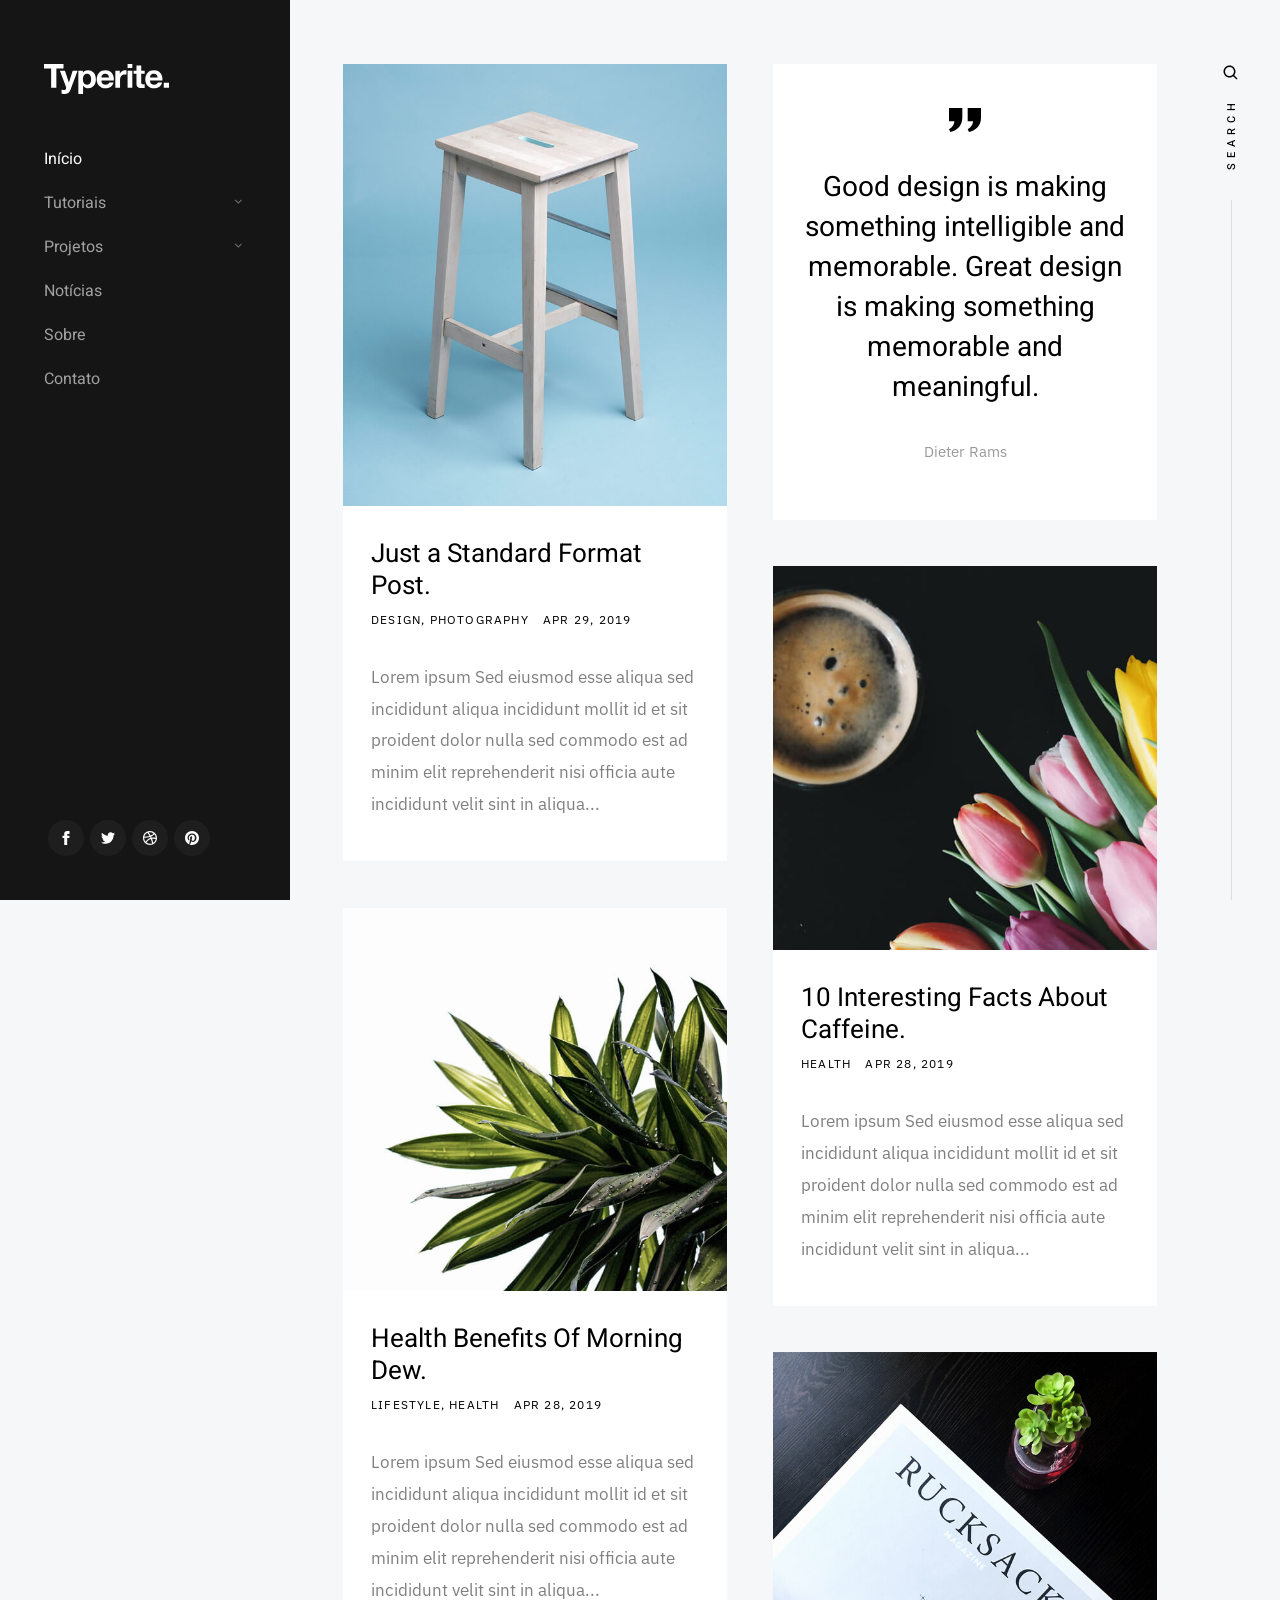
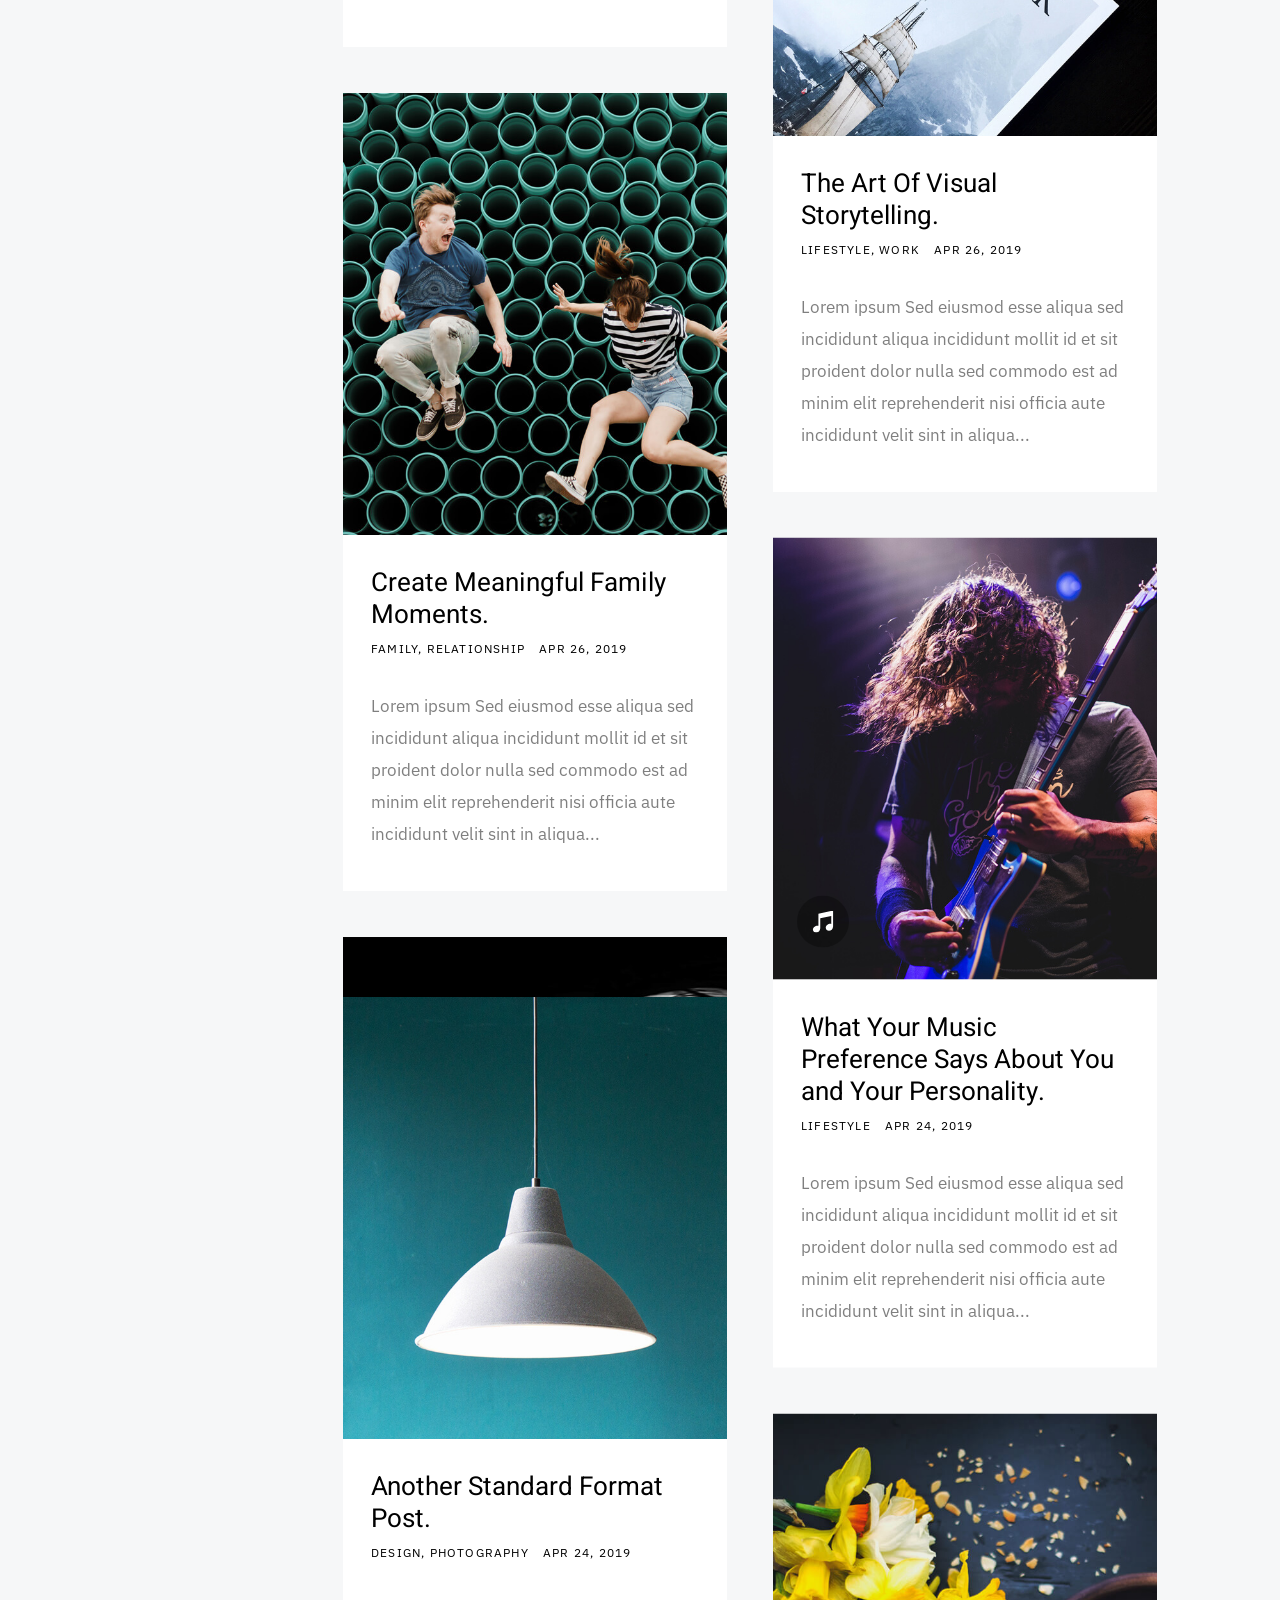
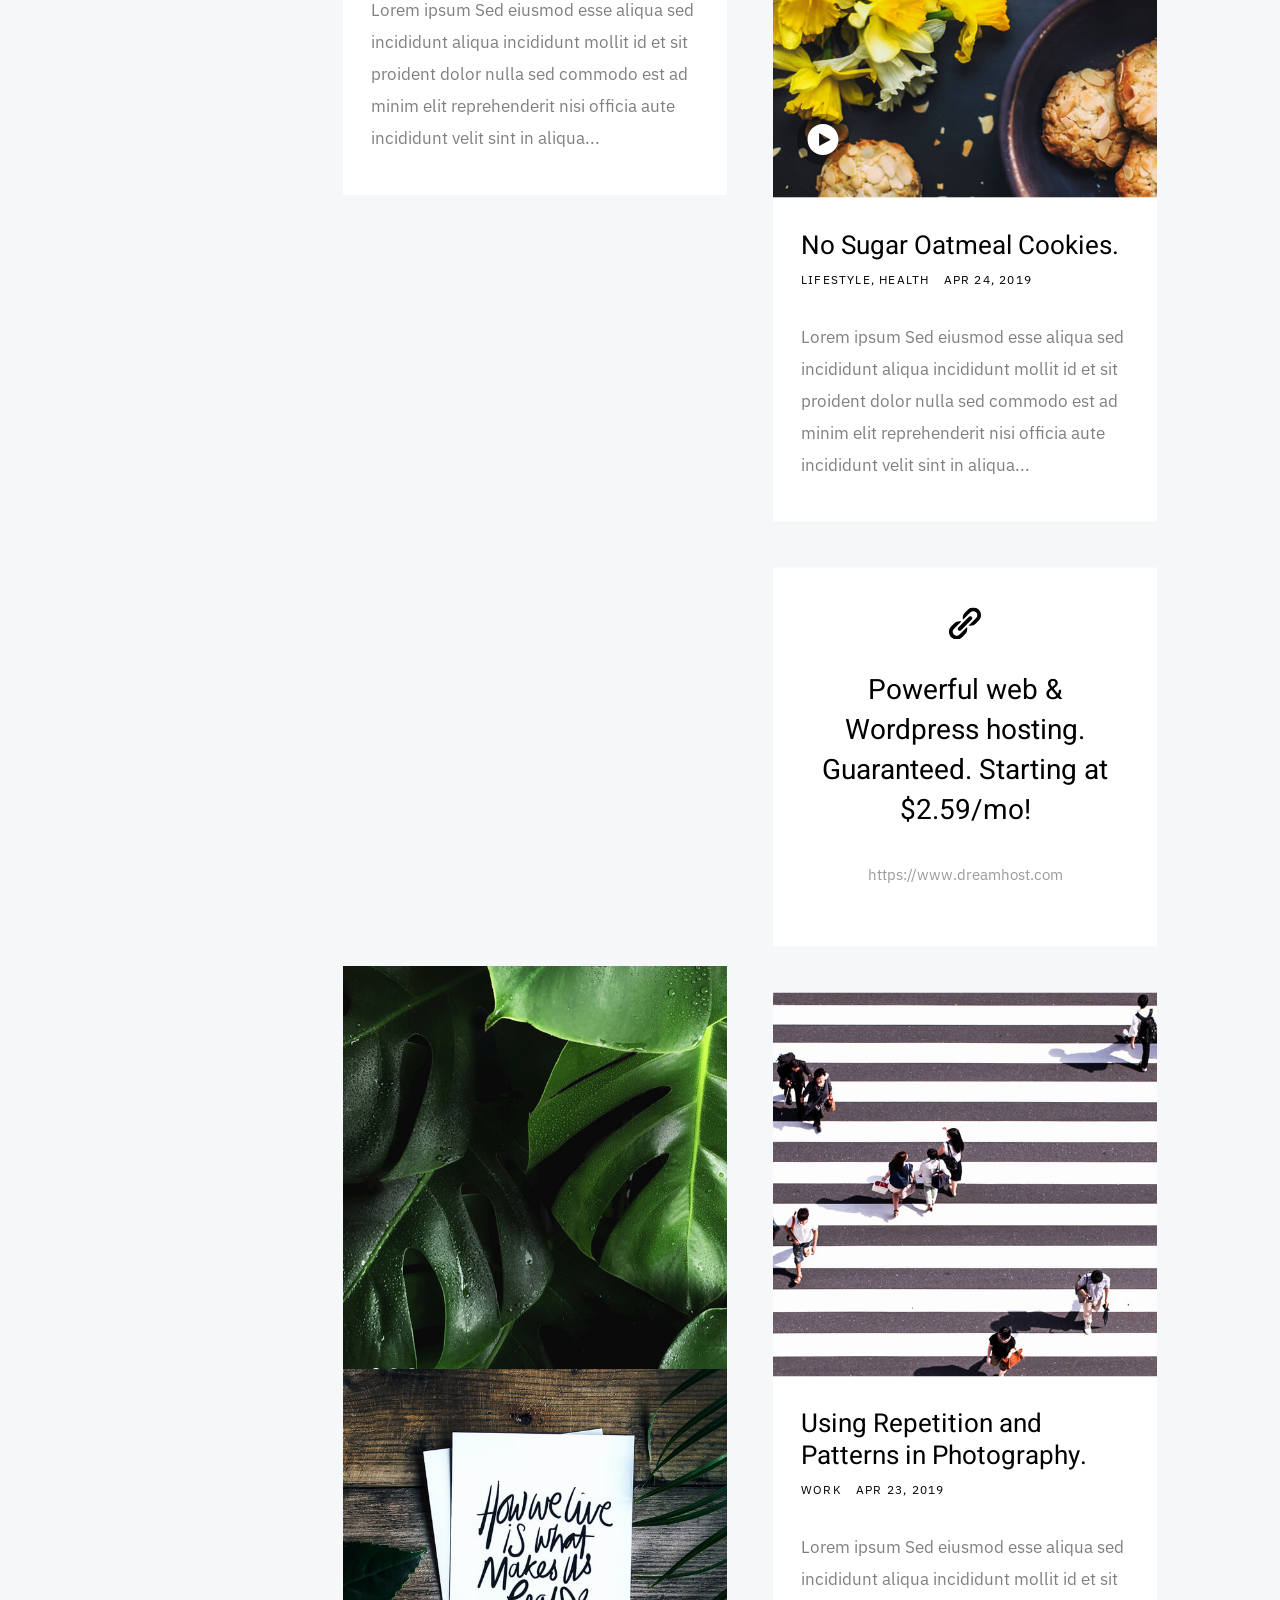
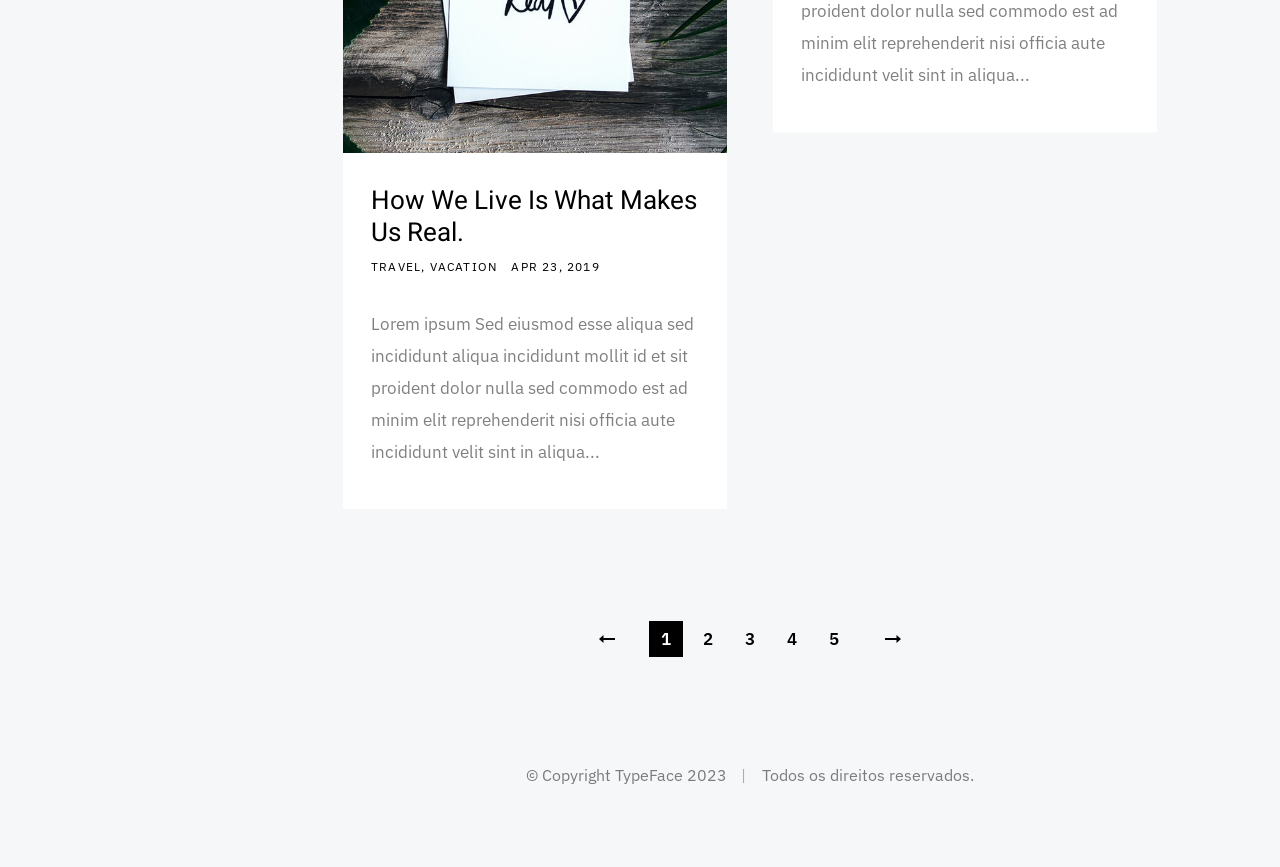
==== commit 2c7777a1: "update" ====
--- a/index.html
+++ b/index.html
@@ -648,13 +648,12 @@
           <nav class="pgn">
             <ul>
               <li><a class="pgn__prev" href="#0">Prev</a></li>
-              <li><a class="pgn__num" href="#0">1</a></li>
-              <li><span class="pgn__num current">2</span></li>
+              <li><a class="pgn__num current" href="#0">1</a></li>
+              <li><span class="pgn__num">2</span></li>
               <li><a class="pgn__num" href="#0">3</a></li>
               <li><a class="pgn__num" href="#0">4</a></li>
               <li><a class="pgn__num" href="#0">5</a></li>
-              <li><span class="pgn__num dots">…</span></li>
-              <li><a class="pgn__num" href="#0">8</a></li>
+              <!--  <li><span class="pgn__num dots">…</span></li>  -->
               <li><a class="pgn__next" href="#0">Next</a></li>
             </ul>
           </nav>
--- a/css/main.css
+++ b/css/main.css
@@ -1,9 +1,4 @@
 /* =================================================================== 
- *
- *  Typewrite Base Stylesheet
- *  Template Ver. 1.1.0
- *  03-15-2021
- *  ------------------------------------------------------------------
  *
  *  TOC:
  *  # base style overrides
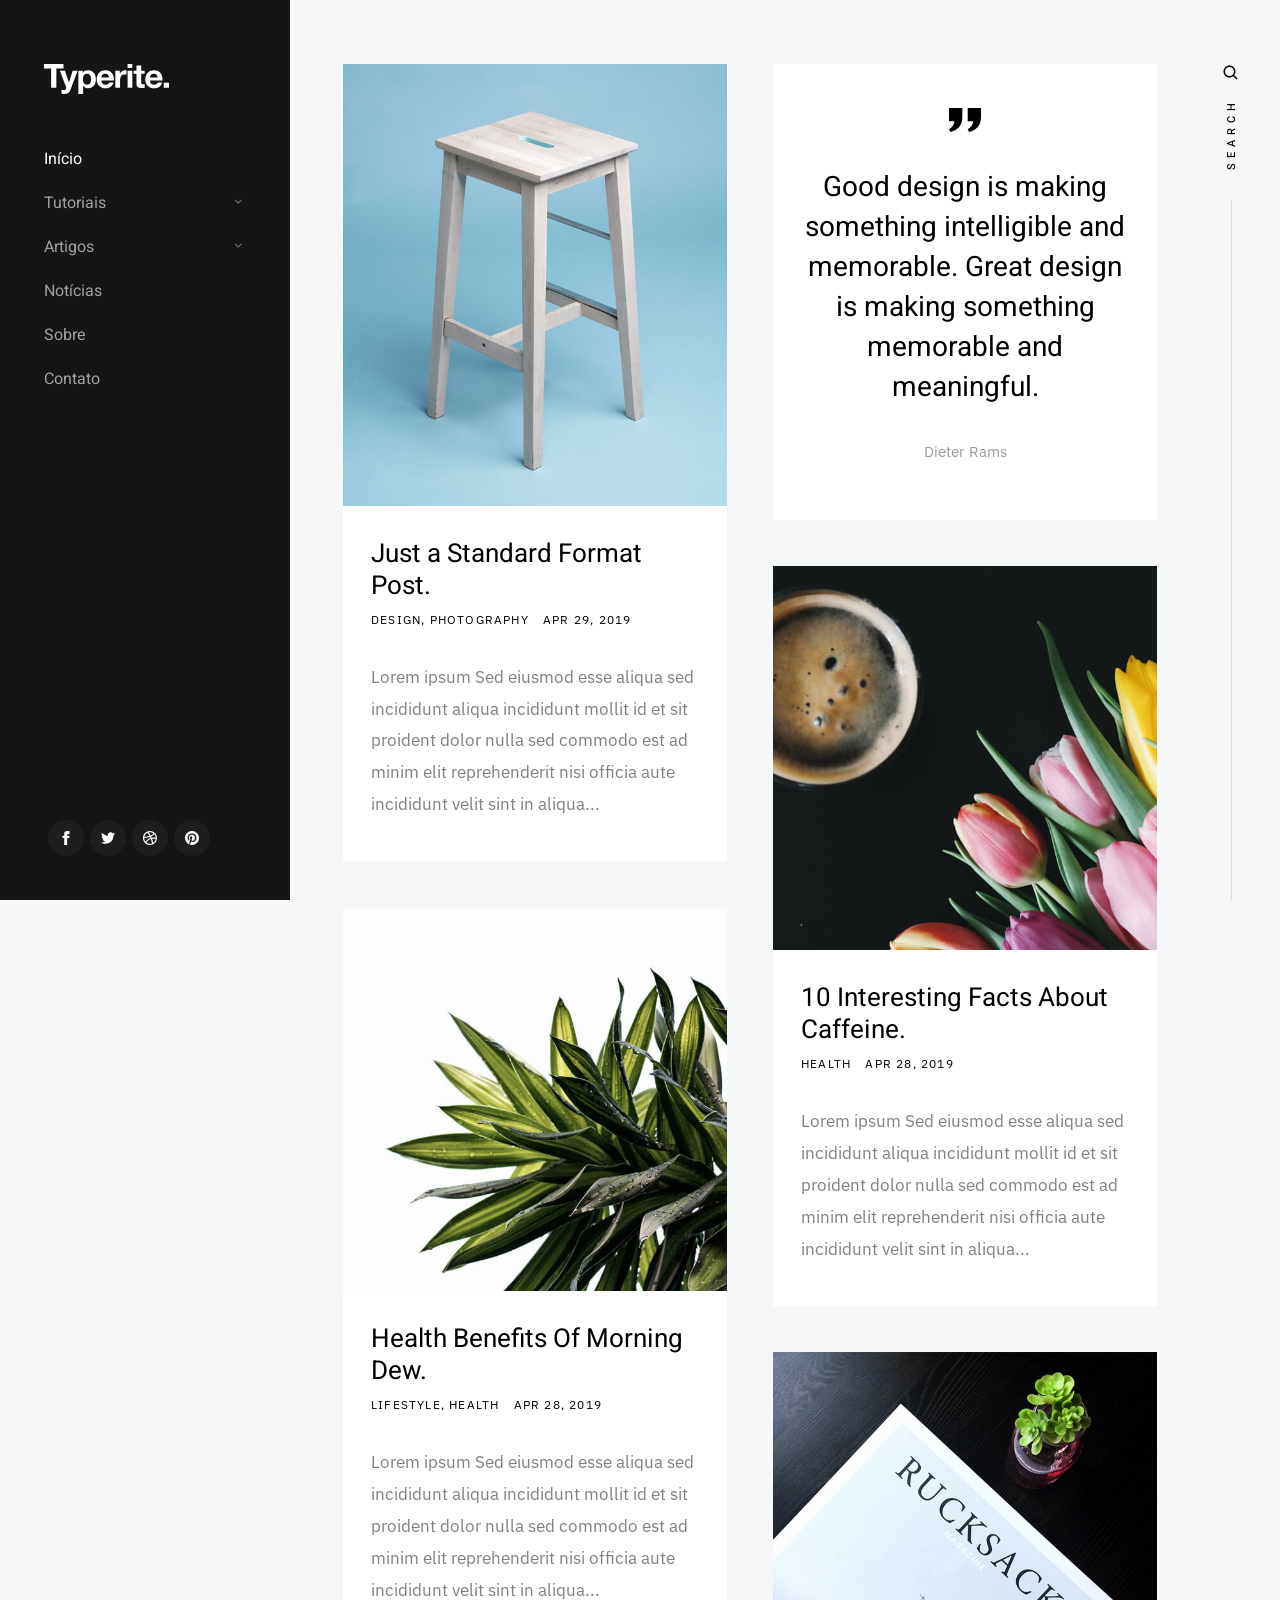
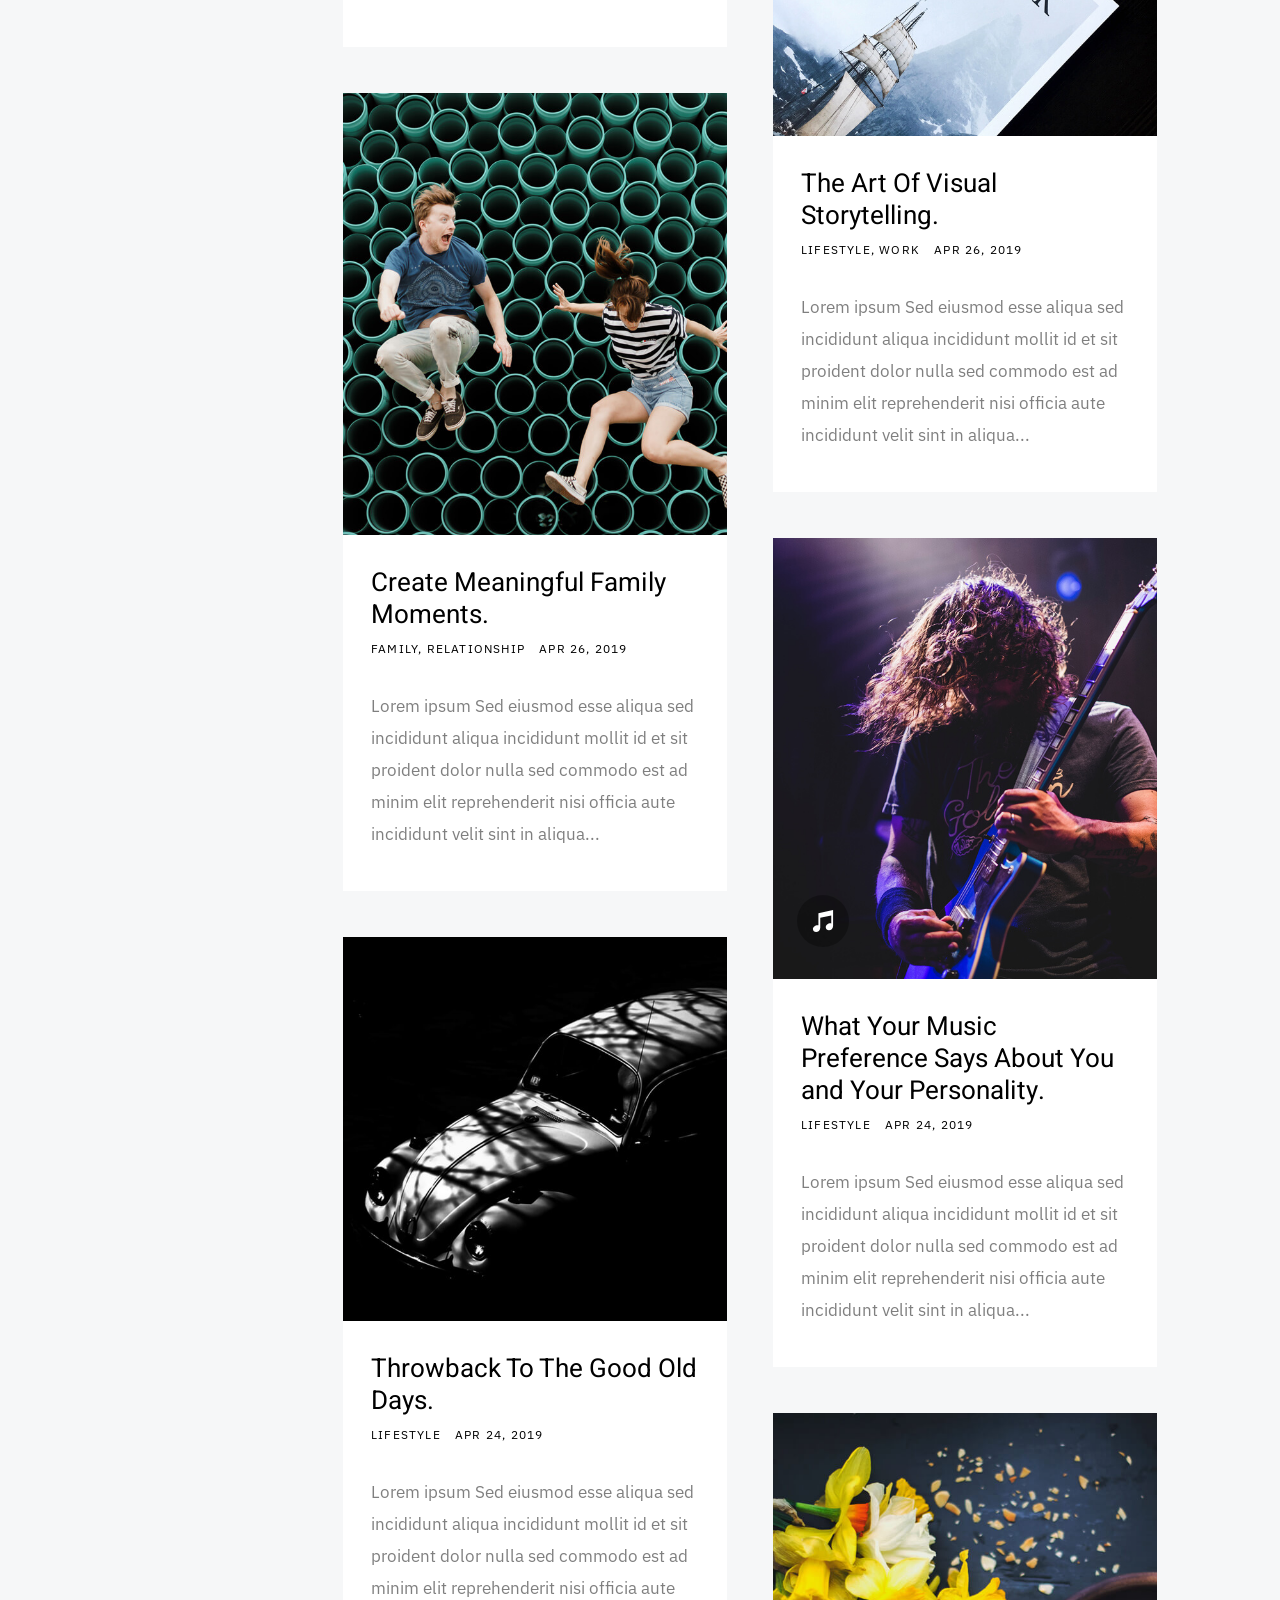
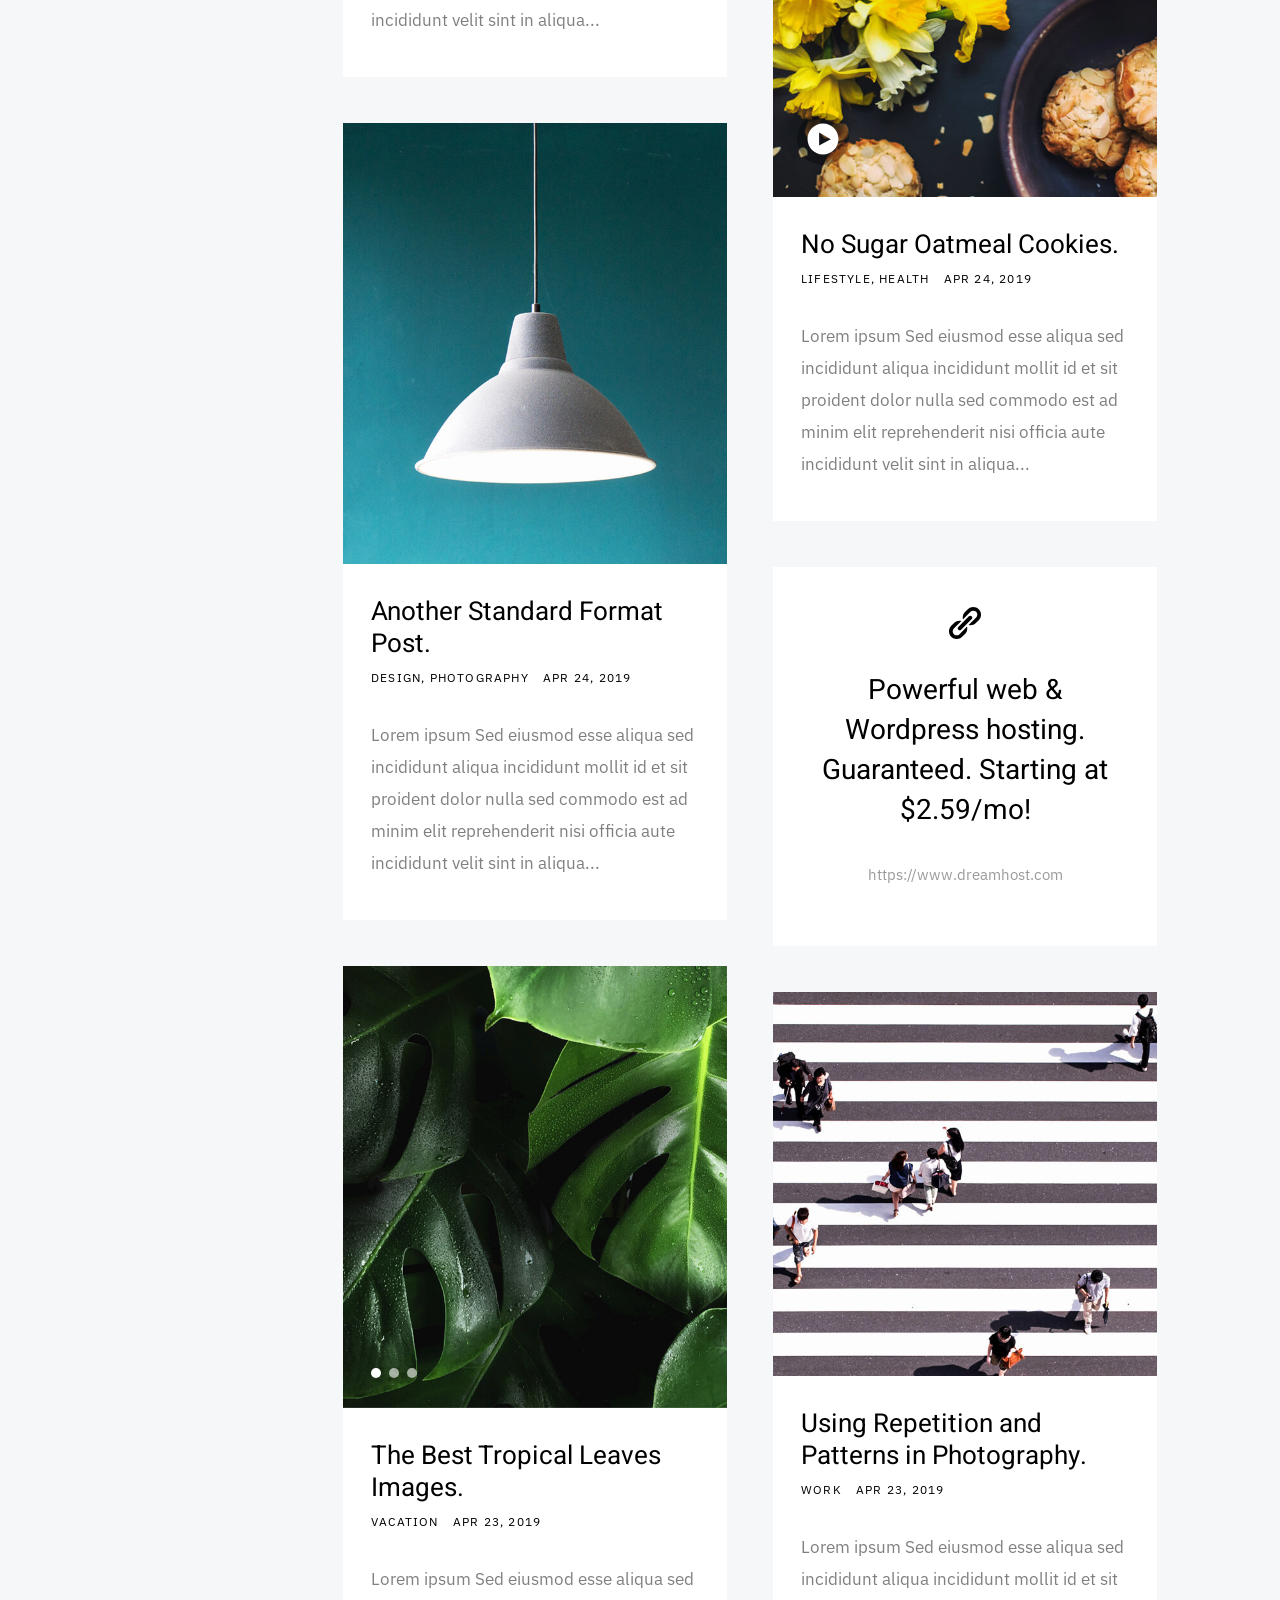
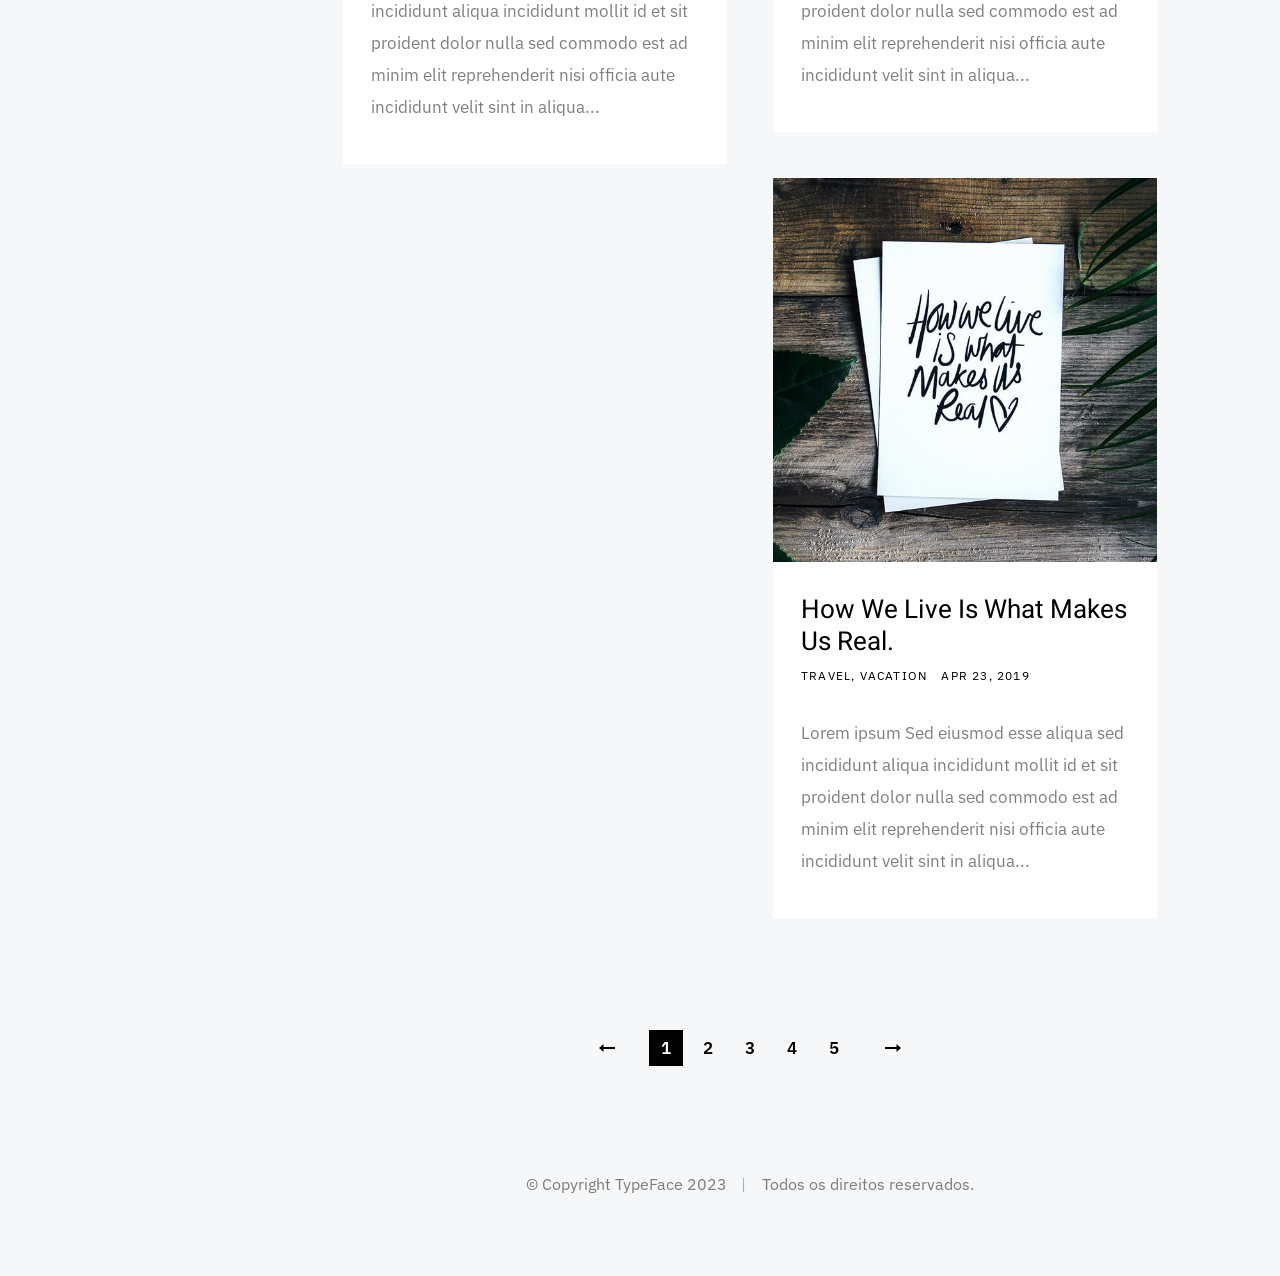
==== commit 88dcfb0b: "update" ====
--- a/index.html
+++ b/index.html
@@ -62,23 +62,19 @@
           <li class="has-children">
             <a href="#0" title="">Tutoriais</a>
             <ul class="sub-menu">
-              <li><a href="category.html">Passo a Passo</a></li>
-              <li><a href="category.html">Dicas Práticas</a></li>
-              <li><a href="category.html">...</a></li>
+              <li><a href="#">DevOps</a></li>
+              <li><a href="#">Front-end</a></li>
             </ul>
           </li>
           <li class="has-children">
-            <a href="#0" title="">Projetos</a>
+            <a href="#0" title="">Artigos</a>
             <ul class="sub-menu">
-              <li>
-                <a href="single-video.html">Inspiração para Projetos</a>
-              </li>
-              <li><a href="single-audio.html">...</a></li>
-              <li><a href="single-gallery.html">...</a></li>
-              <li><a href="single-standard.html">...</a></li>
+              <li><a href="#">Programação</a></li>
+              <li><a href="#">Inteligencia Artificial</a></li>
+              <li><a href="#">Computação em Nuvem</a></li>
             </ul>
           </li>
-          <li><a href="styles.html" title="">Notícias</a></li>
+          <li><a href="#" title="">Notícias</a></li>
           <li><a href="page-about.html" title="">Sobre</a></li>
           <li><a href="page-contact.html" title="">Contato</a></li>
         </ul>
@@ -86,22 +82,22 @@
 
         <ul class="header__social">
           <li class="ss-facebook">
-            <a href="https://facebook.com/">
+            <a href="#">
               <span class="screen-reader-text">Facebook</span>
             </a>
           </li>
           <li class="ss-twitter">
-            <a href="#0">
+            <a href="#">
               <span class="screen-reader-text">Twitter</span>
             </a>
           </li>
           <li class="ss-dribbble">
-            <a href="#0">
+            <a href="#">
               <span class="screen-reader-text">Dribbble</span>
             </a>
           </li>
           <li class="ss-pinterest">
-            <a href="#0">
+            <a href="#">
               <span class="screen-reader-text">Behance</span>
             </a>
           </li>
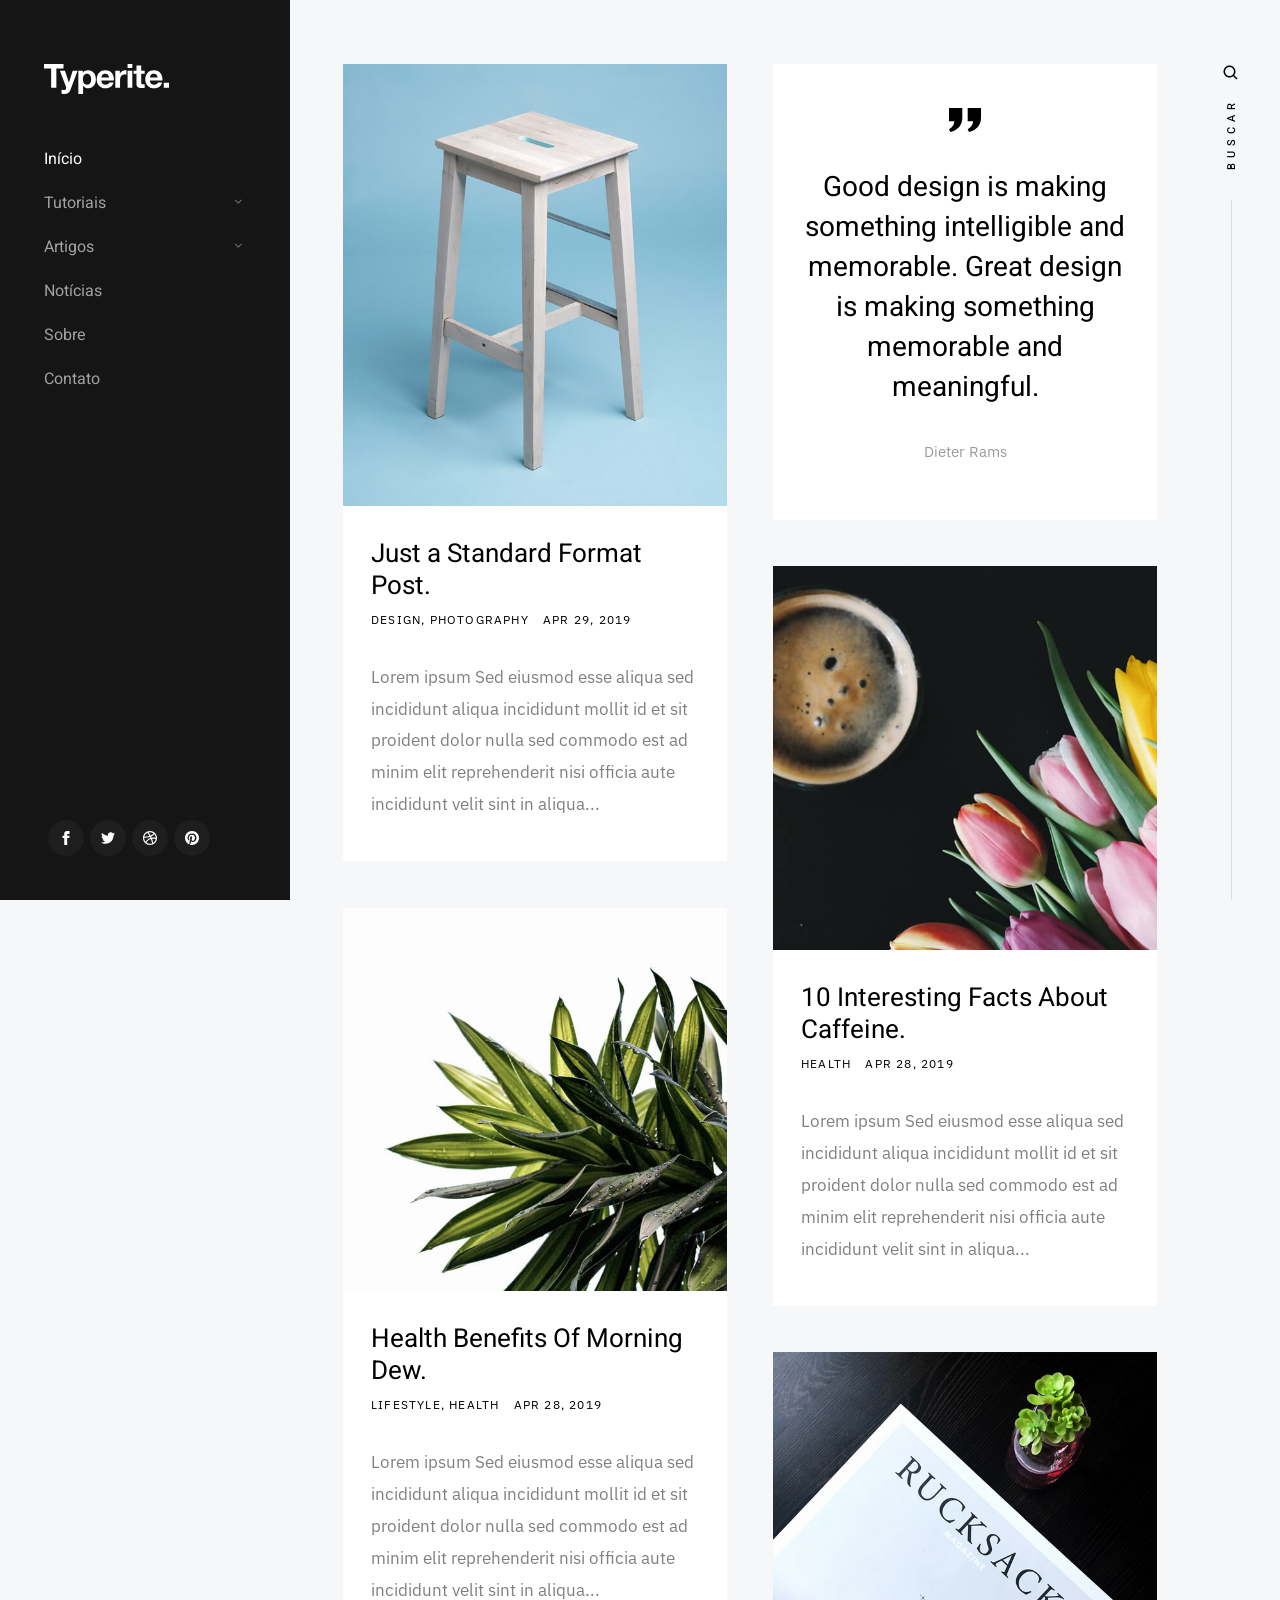
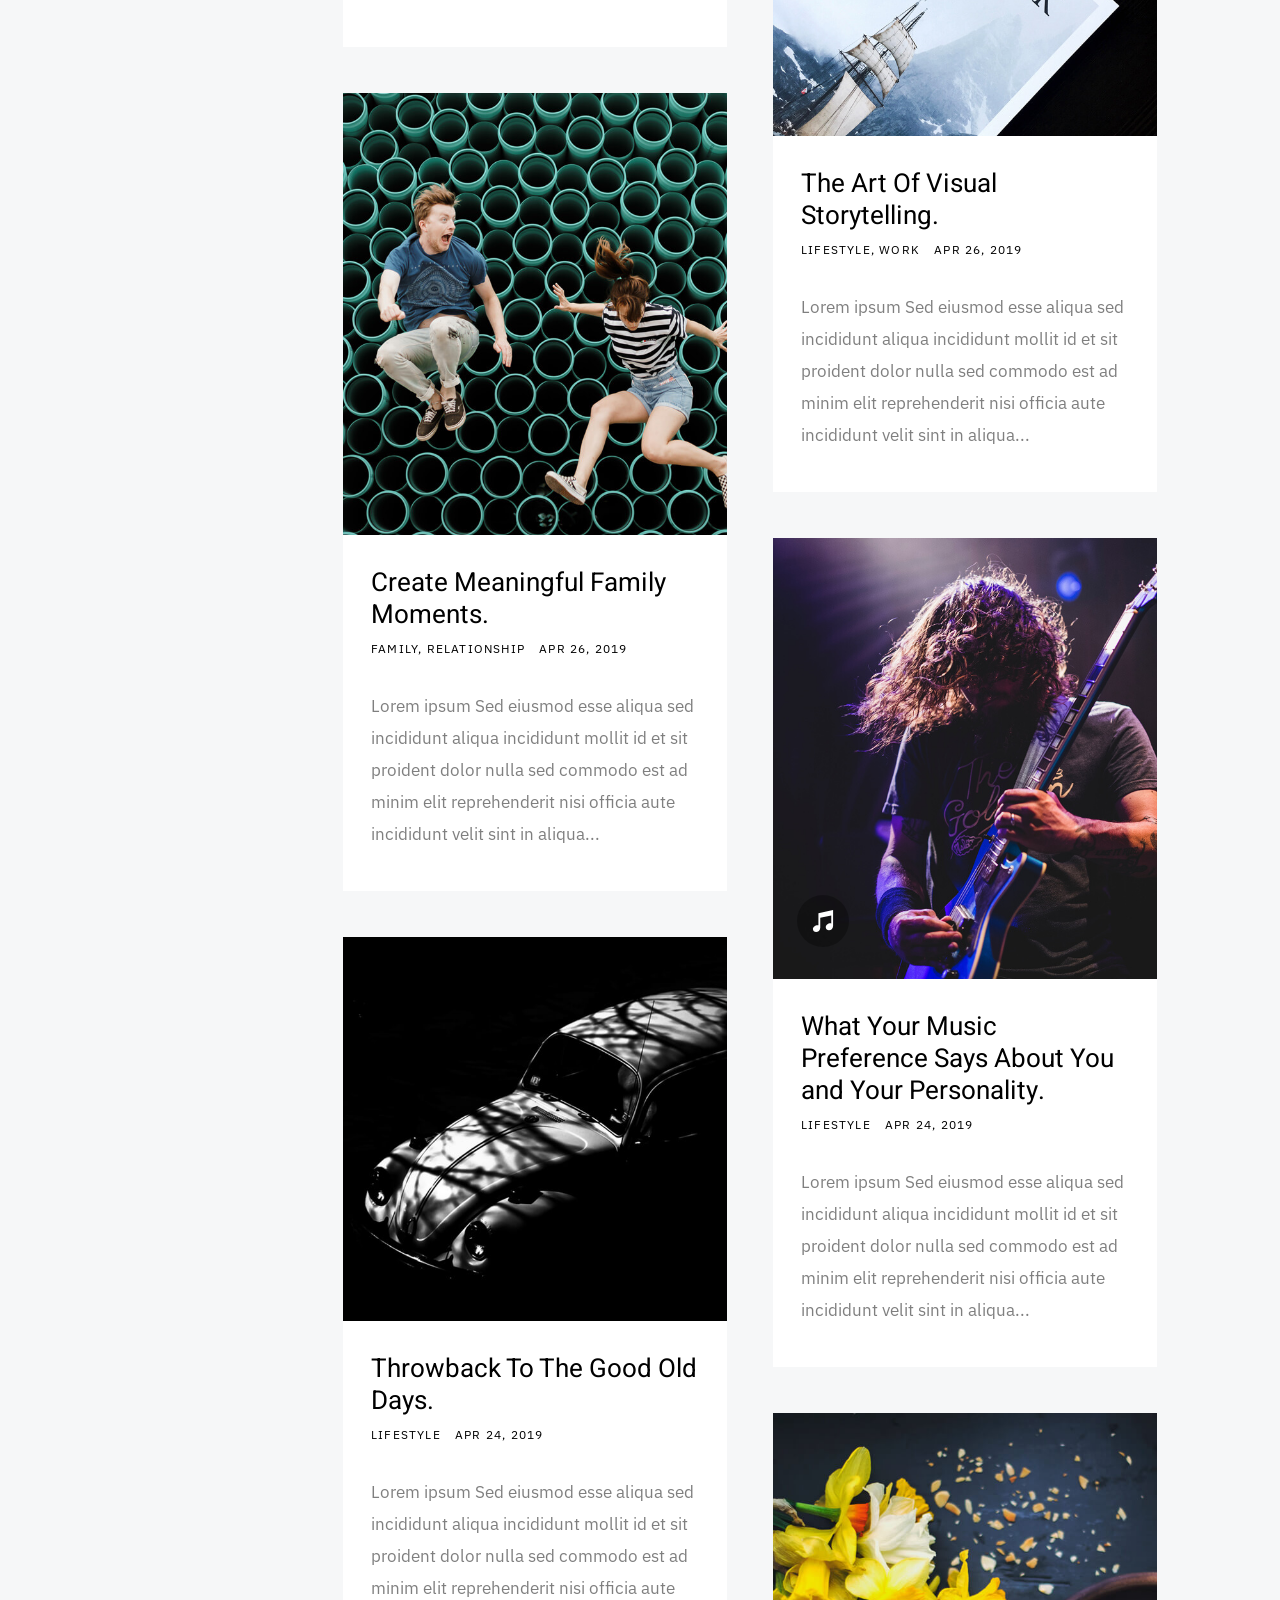
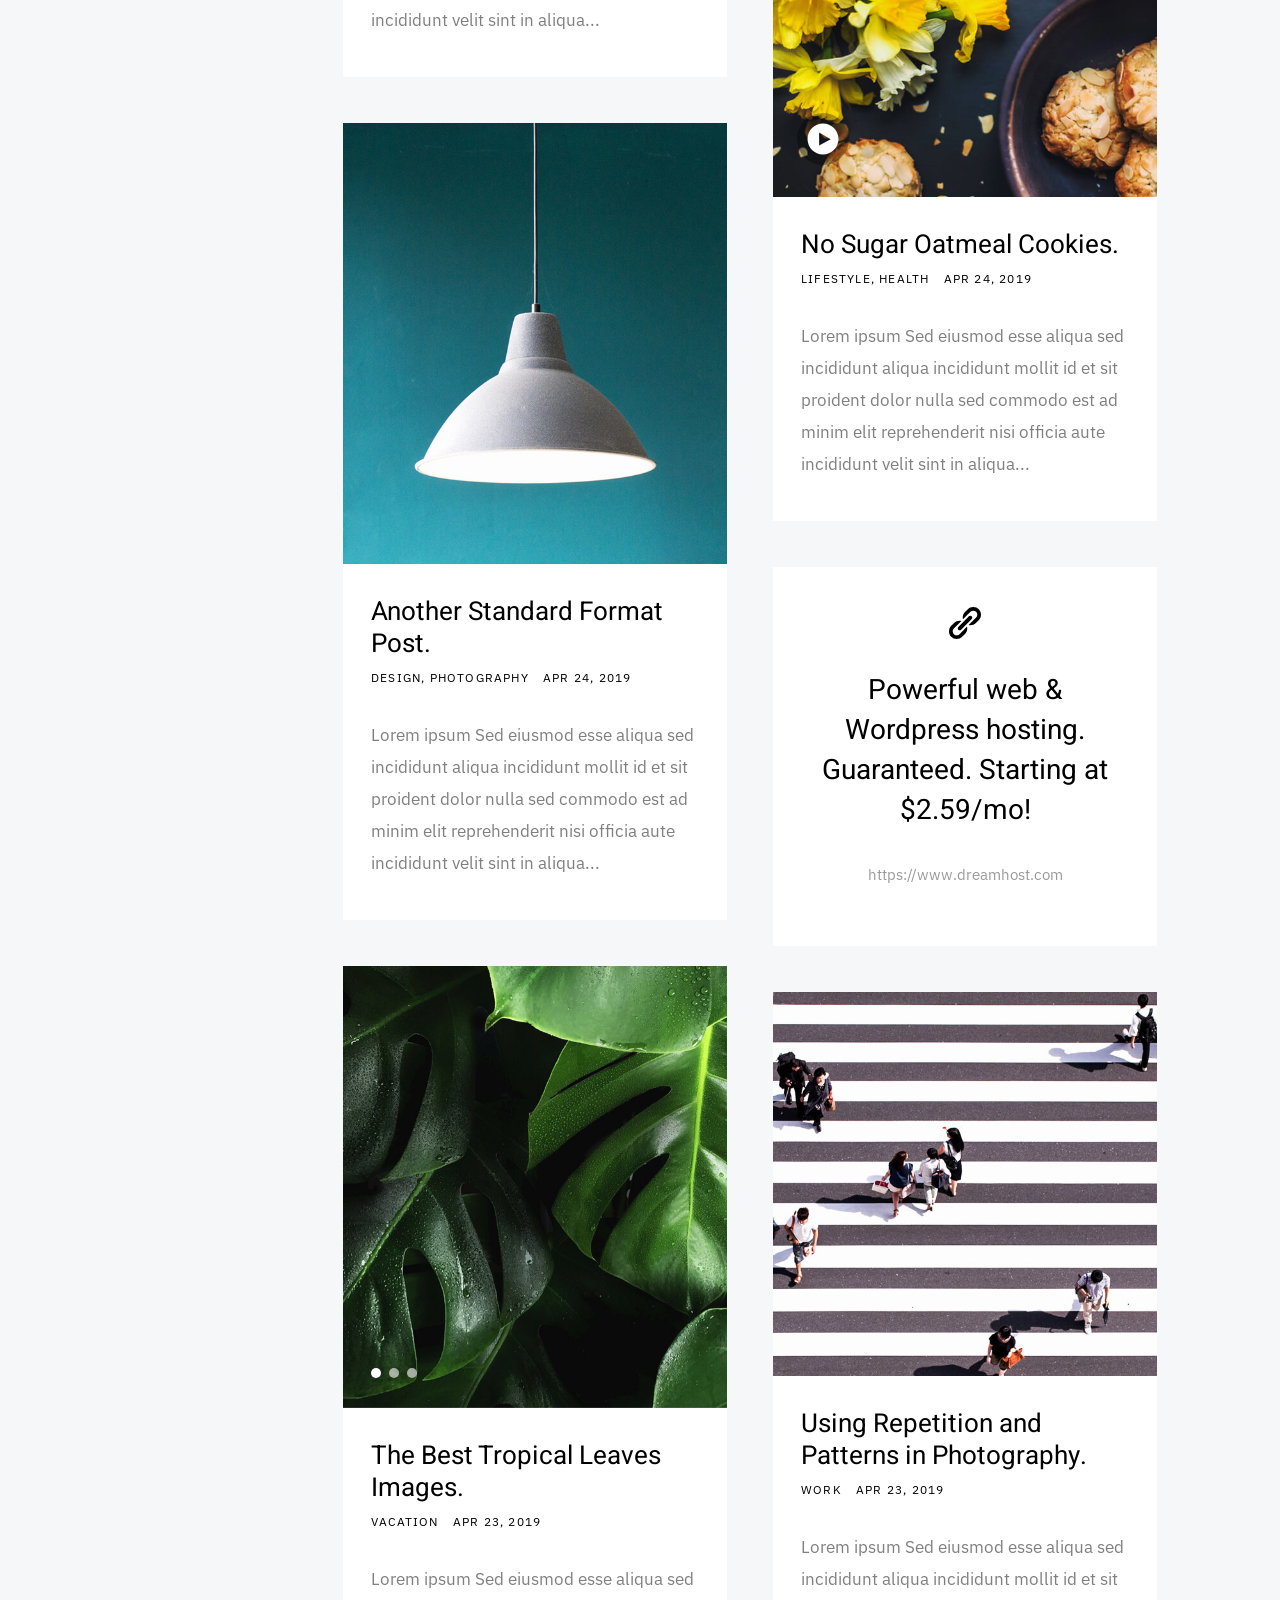
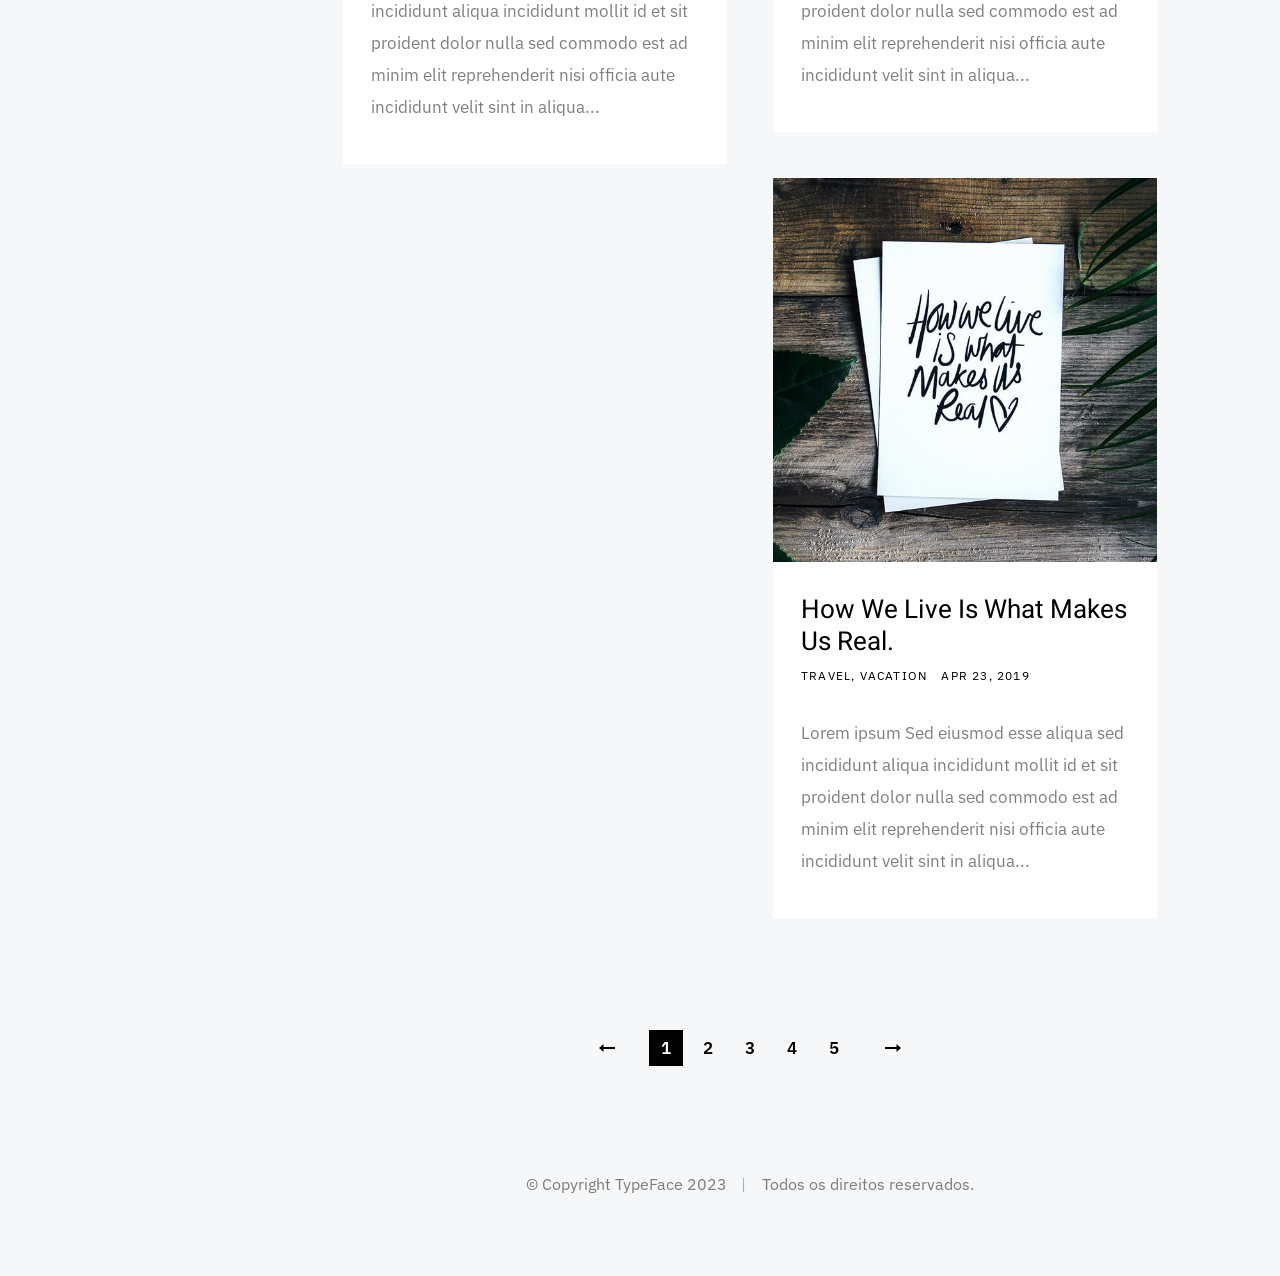
==== commit 056f196a: "update" ====
--- a/index.html
+++ b/index.html
@@ -118,14 +118,14 @@
       <div class="search-block">
         <form role="search" method="get" class="search-form" action="#">
           <label>
-            <span class="hide-content">Search for:</span>
-            <input type="search" class="search-field" placeholder="Type Keywords" value="" name="s" title="Search for:"
-              autocomplete="off">
+            <span class="hide-content">Procurar:</span>
+            <input type="search" class="search-field" placeholder="Digite paravras-chaves" value="" name="s"
+              title="Digite paravras-chaves" autocomplete="off">
           </label>
           <input type="submit" class="search-submit" value="Search">
         </form>
 
-        <a href="#0" title="Close Search" class="search-close">Close</a>
+        <a href="#0" title="Fechar pesquisa" class="search-close">Fechar</a>
       </div>
       <!-- end search-block -->
 
@@ -137,7 +137,7 @@
             d="M10,18c1.846,0,3.543-0.635,4.897-1.688l4.396,4.396l1.414-1.414l-4.396-4.396C17.365,13.543,18,11.846,18,10 c0-4.411-3.589-8-8-8s-8,3.589-8,8S5.589,18,10,18z M10,4c3.309,0,6,2.691,6,6s-2.691,6-6,6s-6-2.691-6-6S6.691,4,10,4z">
           </path>
         </svg>
-        <span>Search</span>
+        <span>Buscar</span>
       </a>
       <span class="search-line"></span>
     </div>
--- a/css/main.css
+++ b/css/main.css
@@ -2316,9 +2316,9 @@
 .header__nav li ul {
   display: none;
   font-weight: 300;
-  font-size: 11px;
+  font-size: 12px;
   text-transform: uppercase;
-  letter-spacing: 3px;
+  letter-spacing: 0.2px;
   margin: 0;
   padding: 0.8rem 0 2rem 1.2rem;
 }
@@ -2646,7 +2646,7 @@
   }
 
   .header__nav li ul {
-    font-size: 11px;
+    font-size: 12px;
   }
 }
 
@@ -2710,7 +2710,7 @@
 }
 
 .search-form::after {
-  content: "Press Enter to begin your search.";
+  content: "Pressione Enter para iniciar sua pesquisa.";
   display: block;
   letter-spacing: 0.6px;
   font-size: 1.6rem;
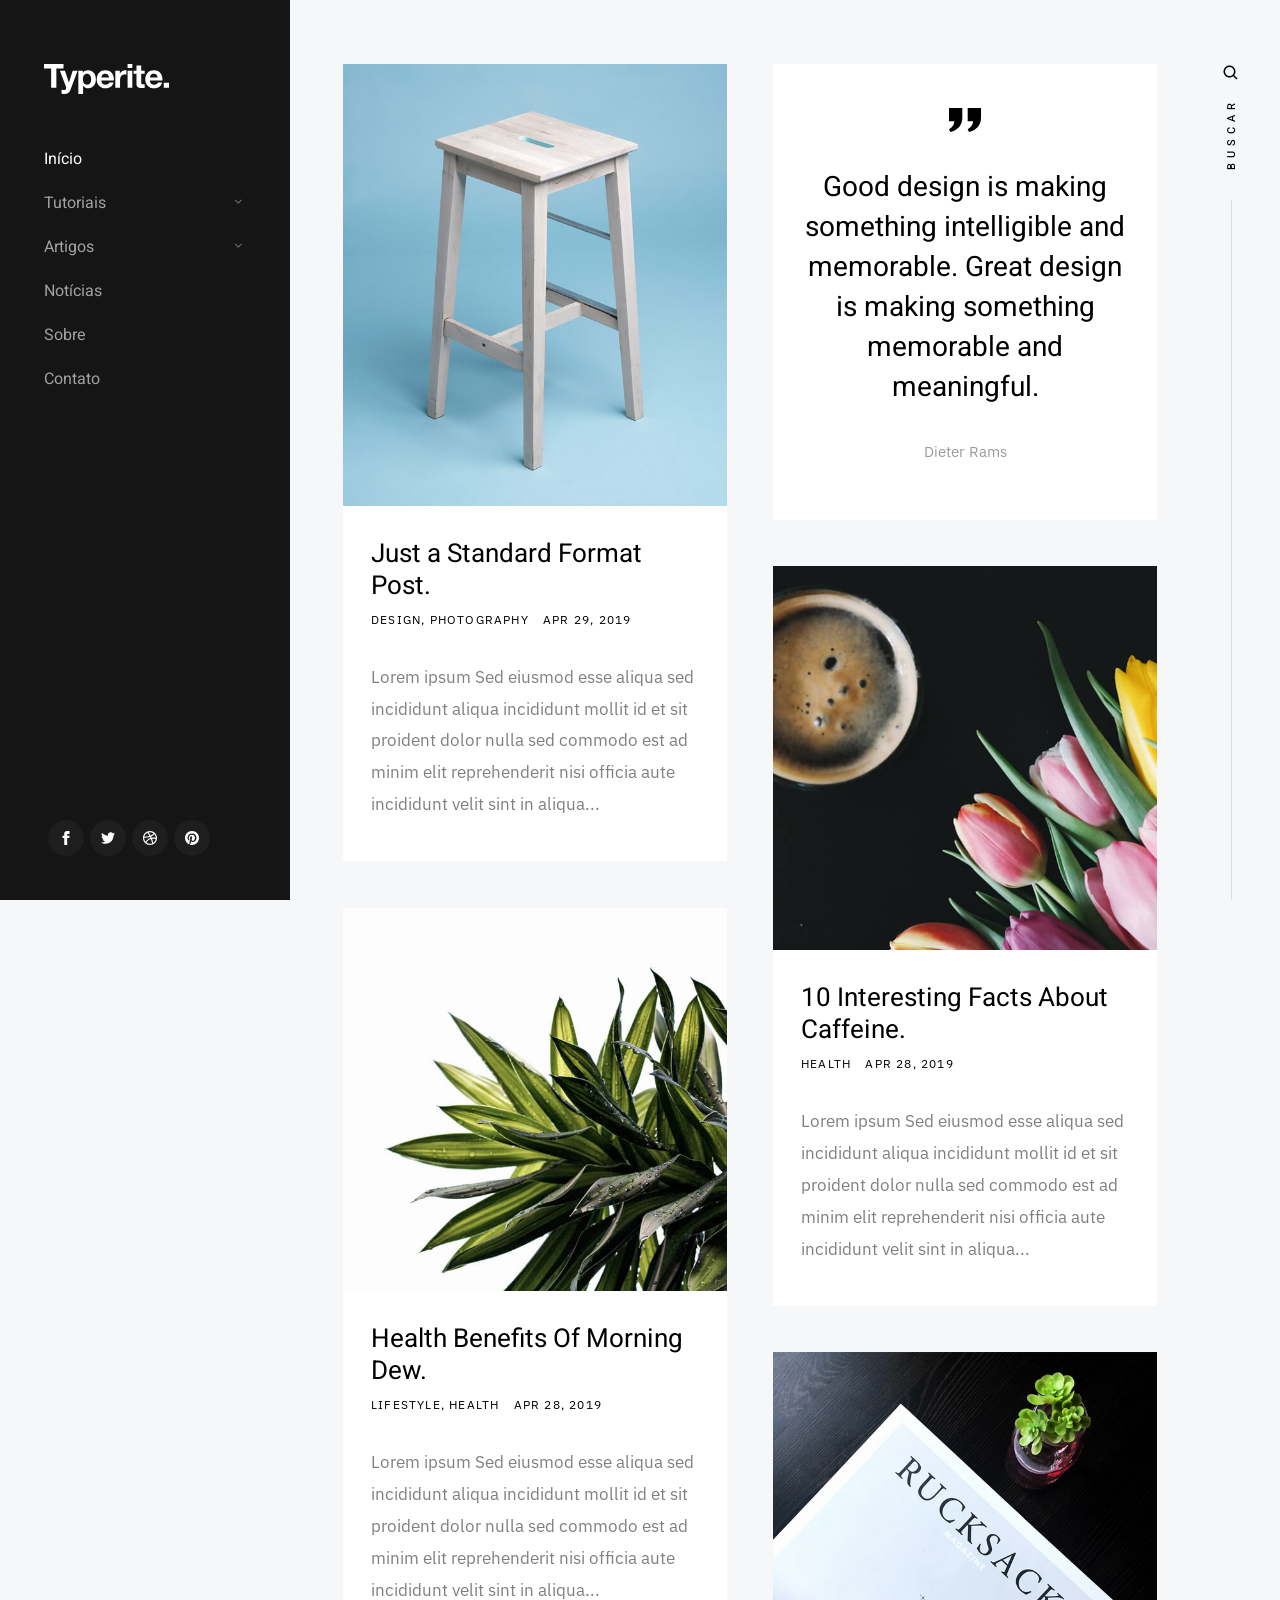
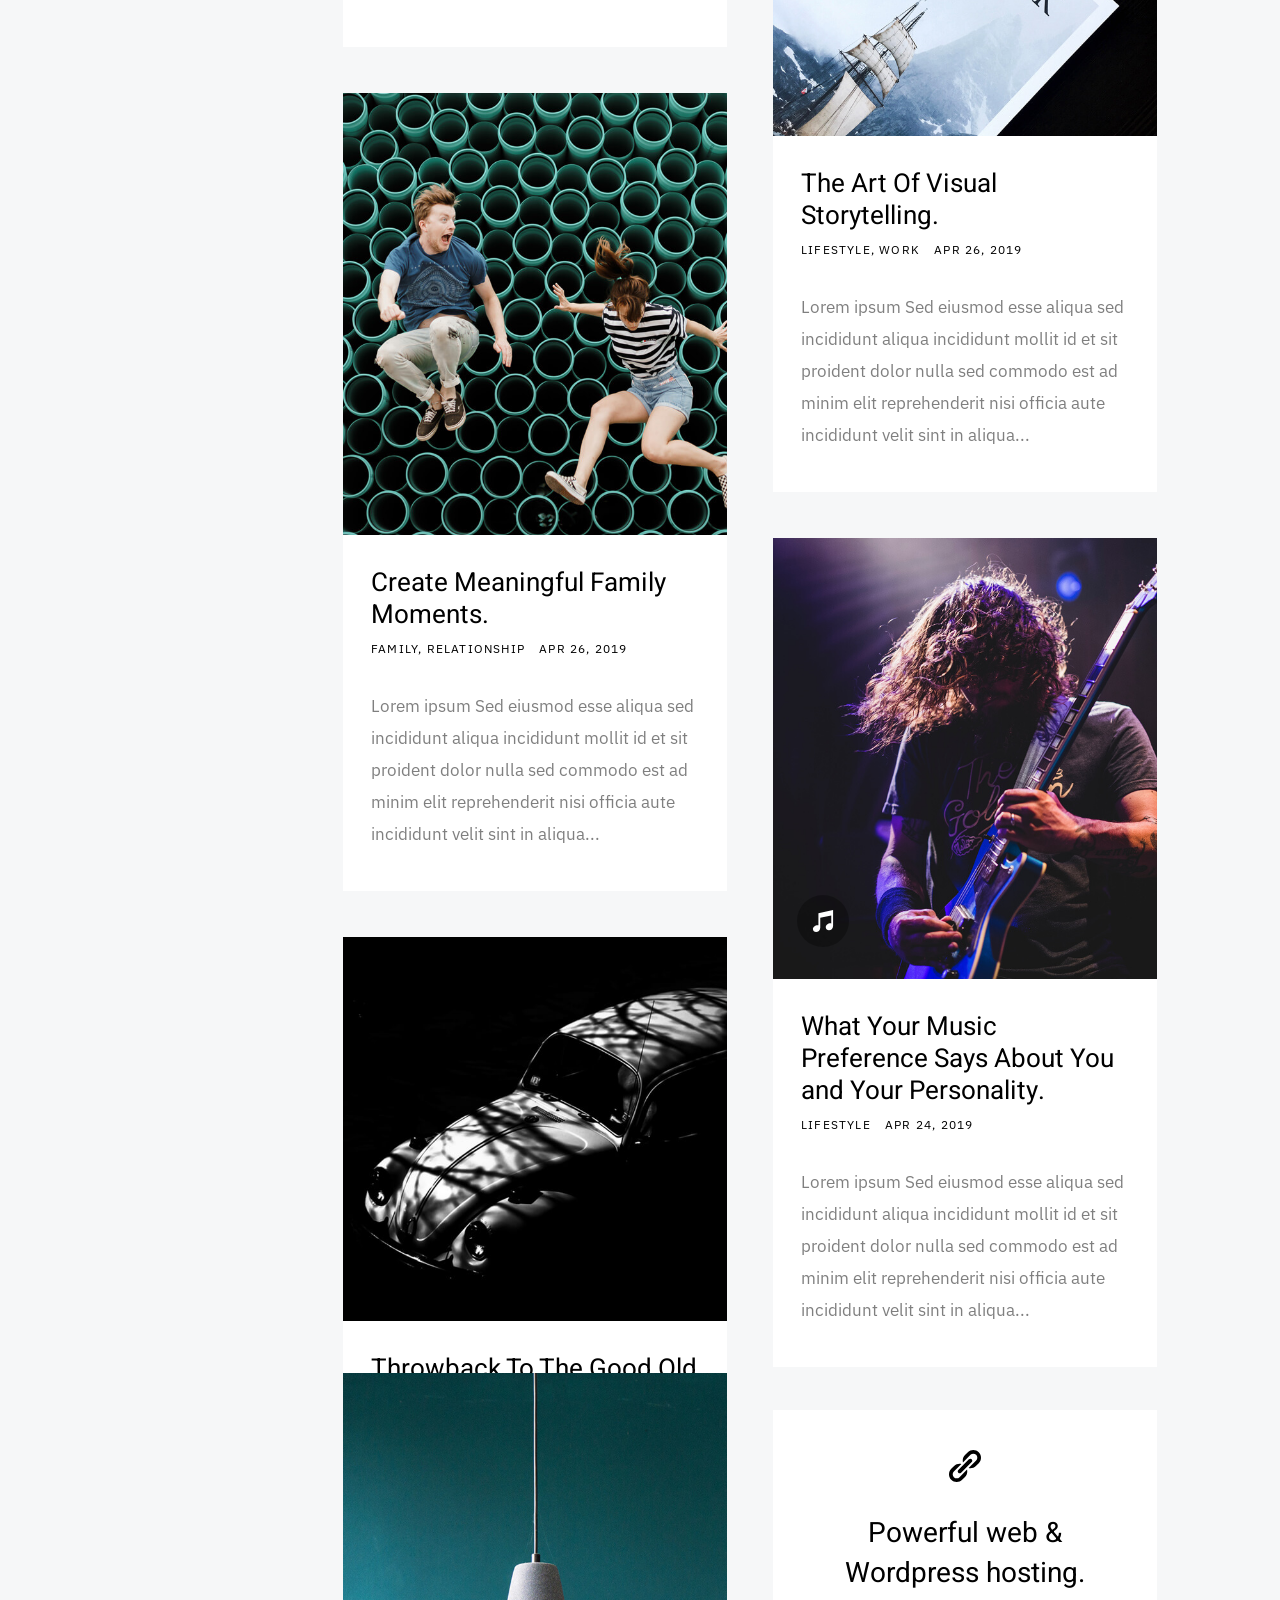
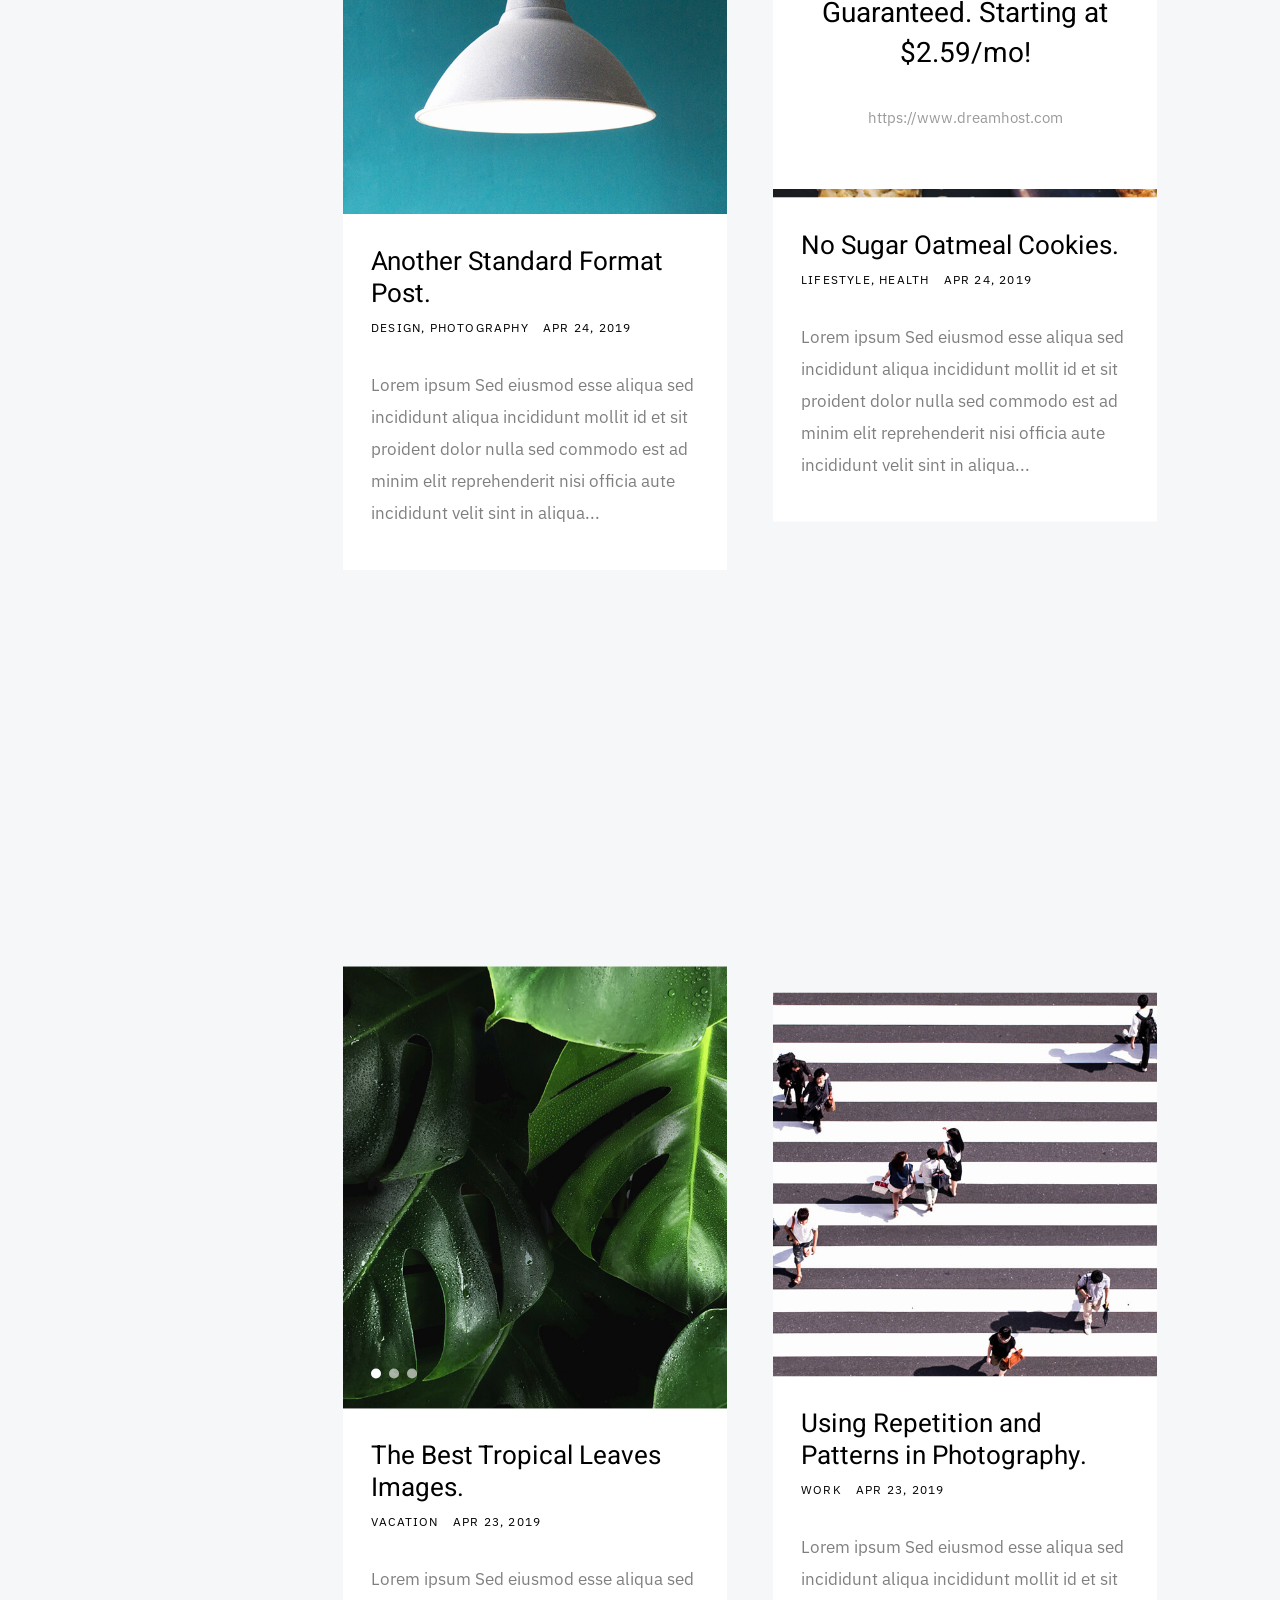
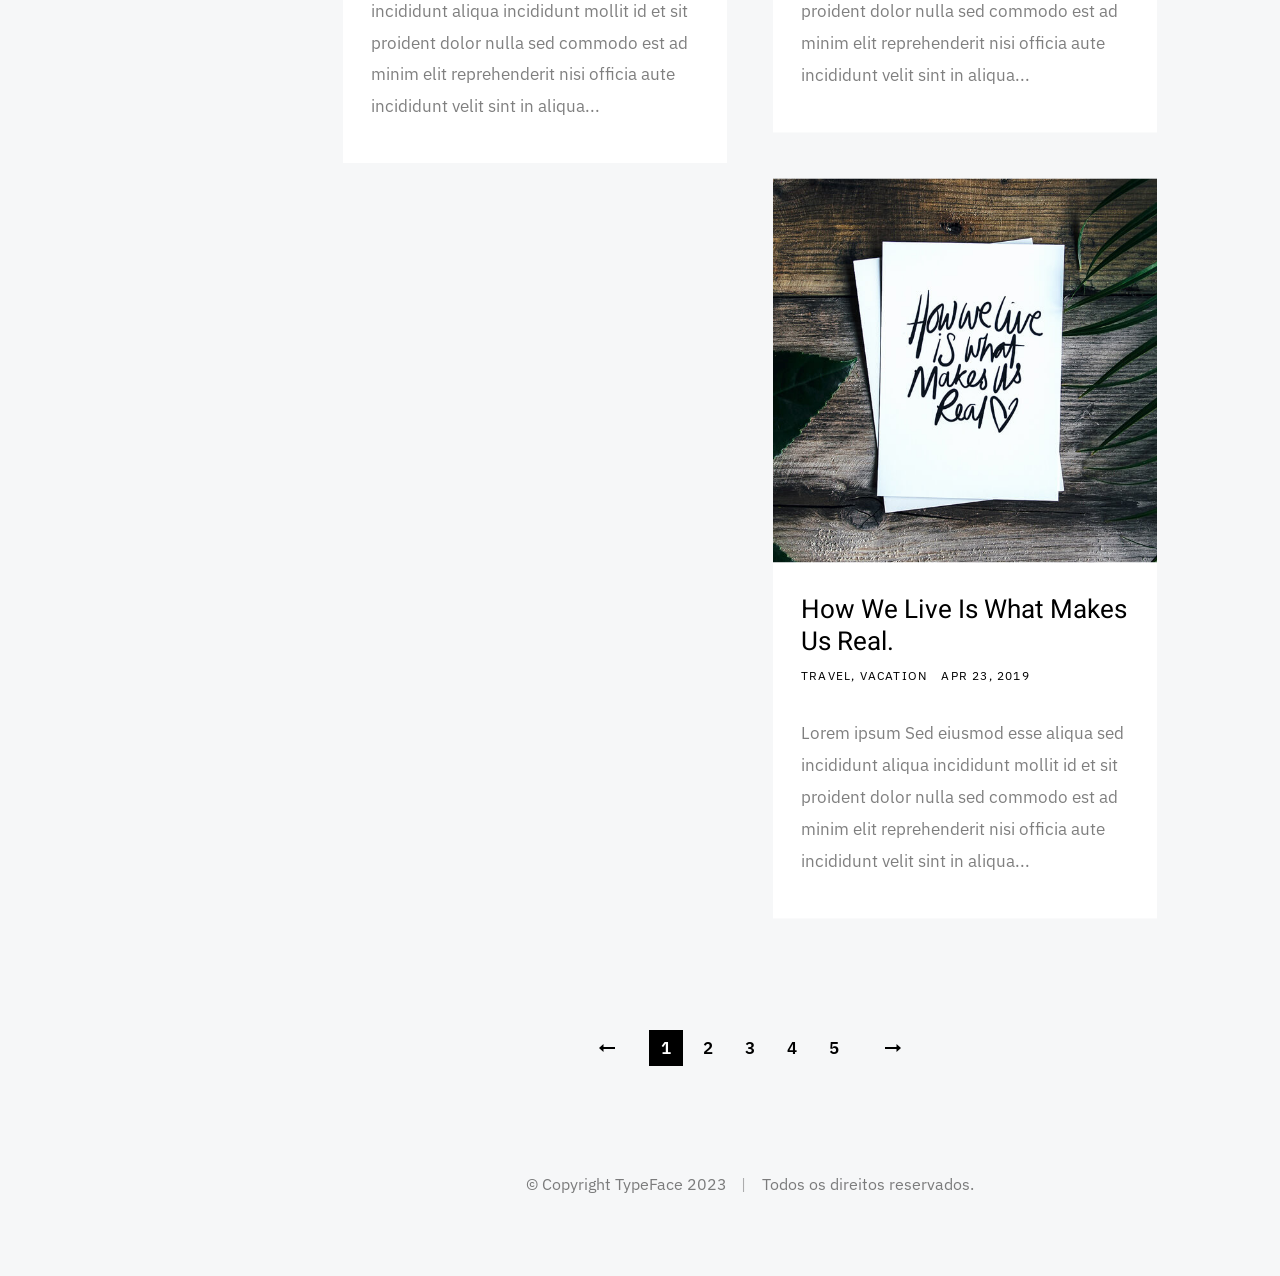
==== commit cda9dd54: "update" ====
--- a/index.html
+++ b/index.html
@@ -130,7 +130,7 @@
       <!-- end search-block -->
 
       <!-- search modal trigger -->
-      <a href="#0" class="search-trigger">
+      <a href="#0" class="search-trigger" aria-label="Buscar">
         <svg xmlns="http://www.w3.org/2000/svg" width="24" height="24" viewBox="0 0 24 24"
           style="fill: rgba(0, 0, 0, 1); transform: ; -ms-filter: ">
           <path
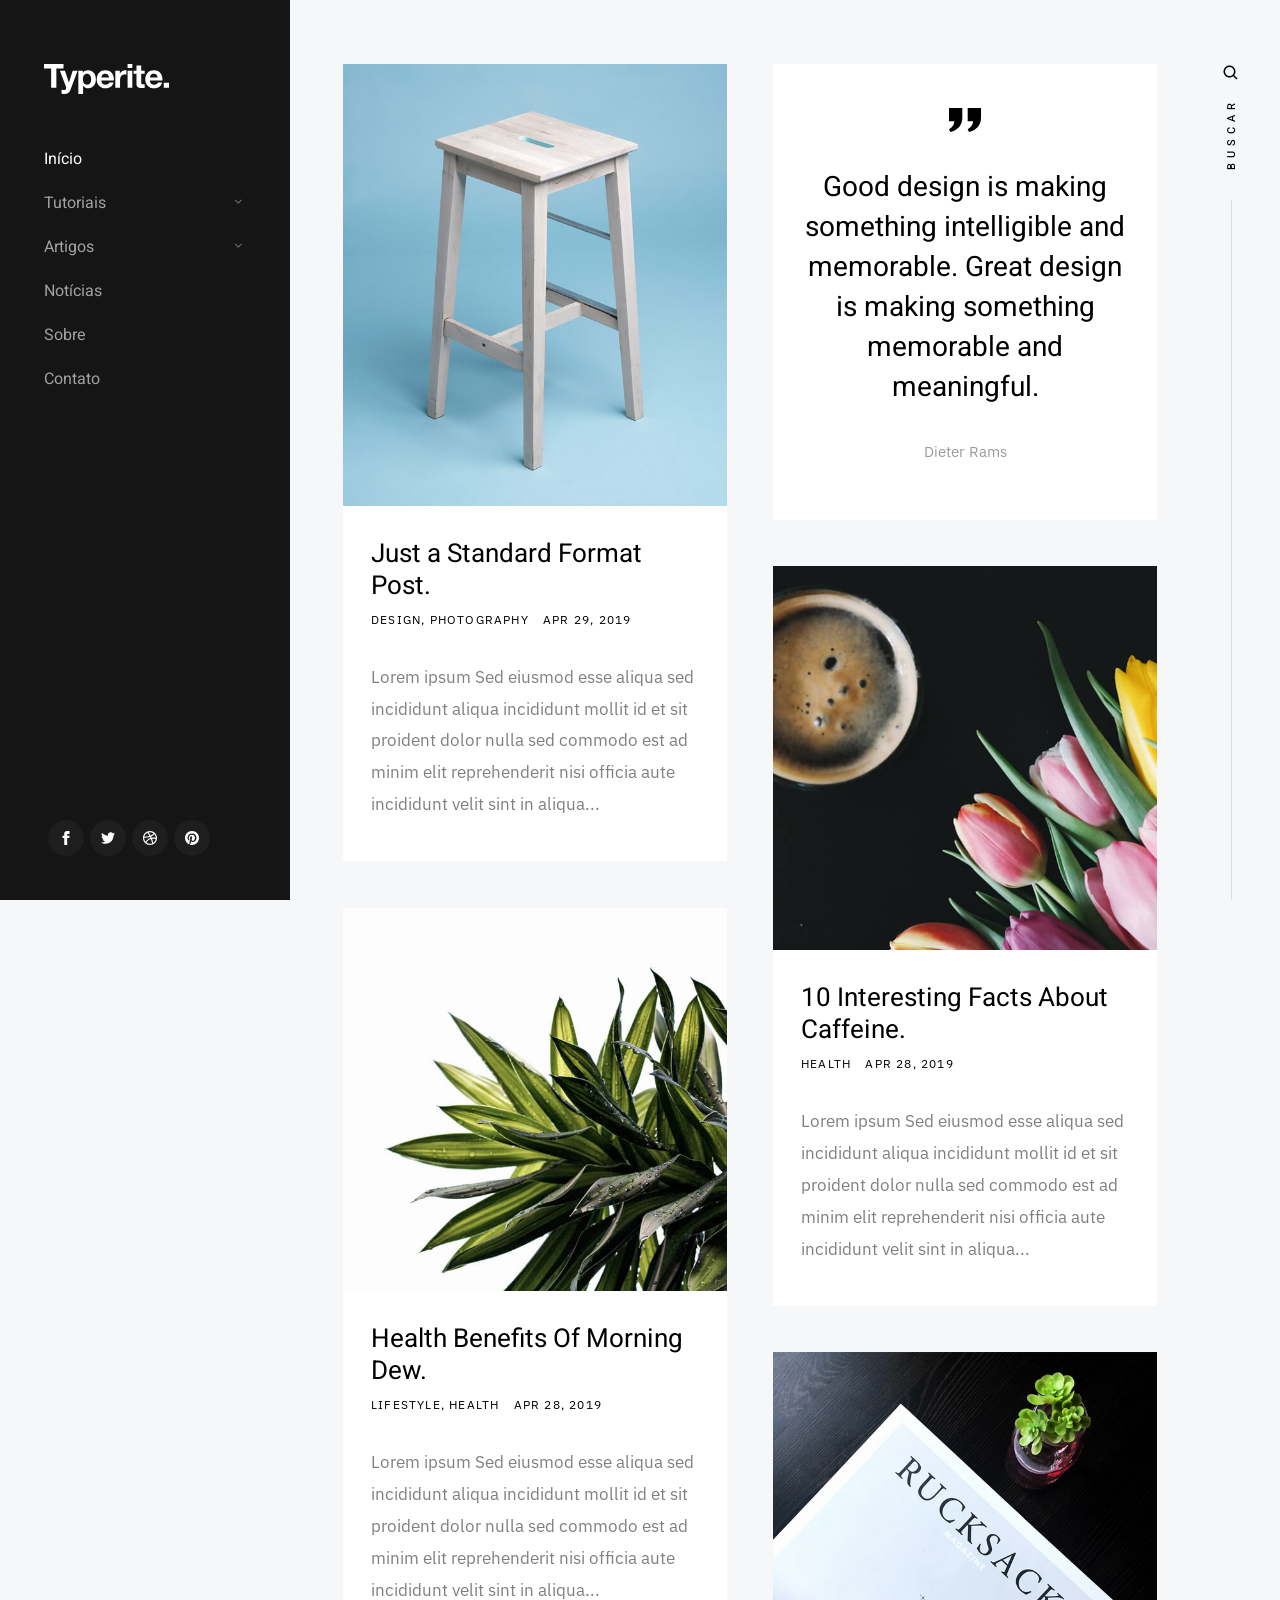
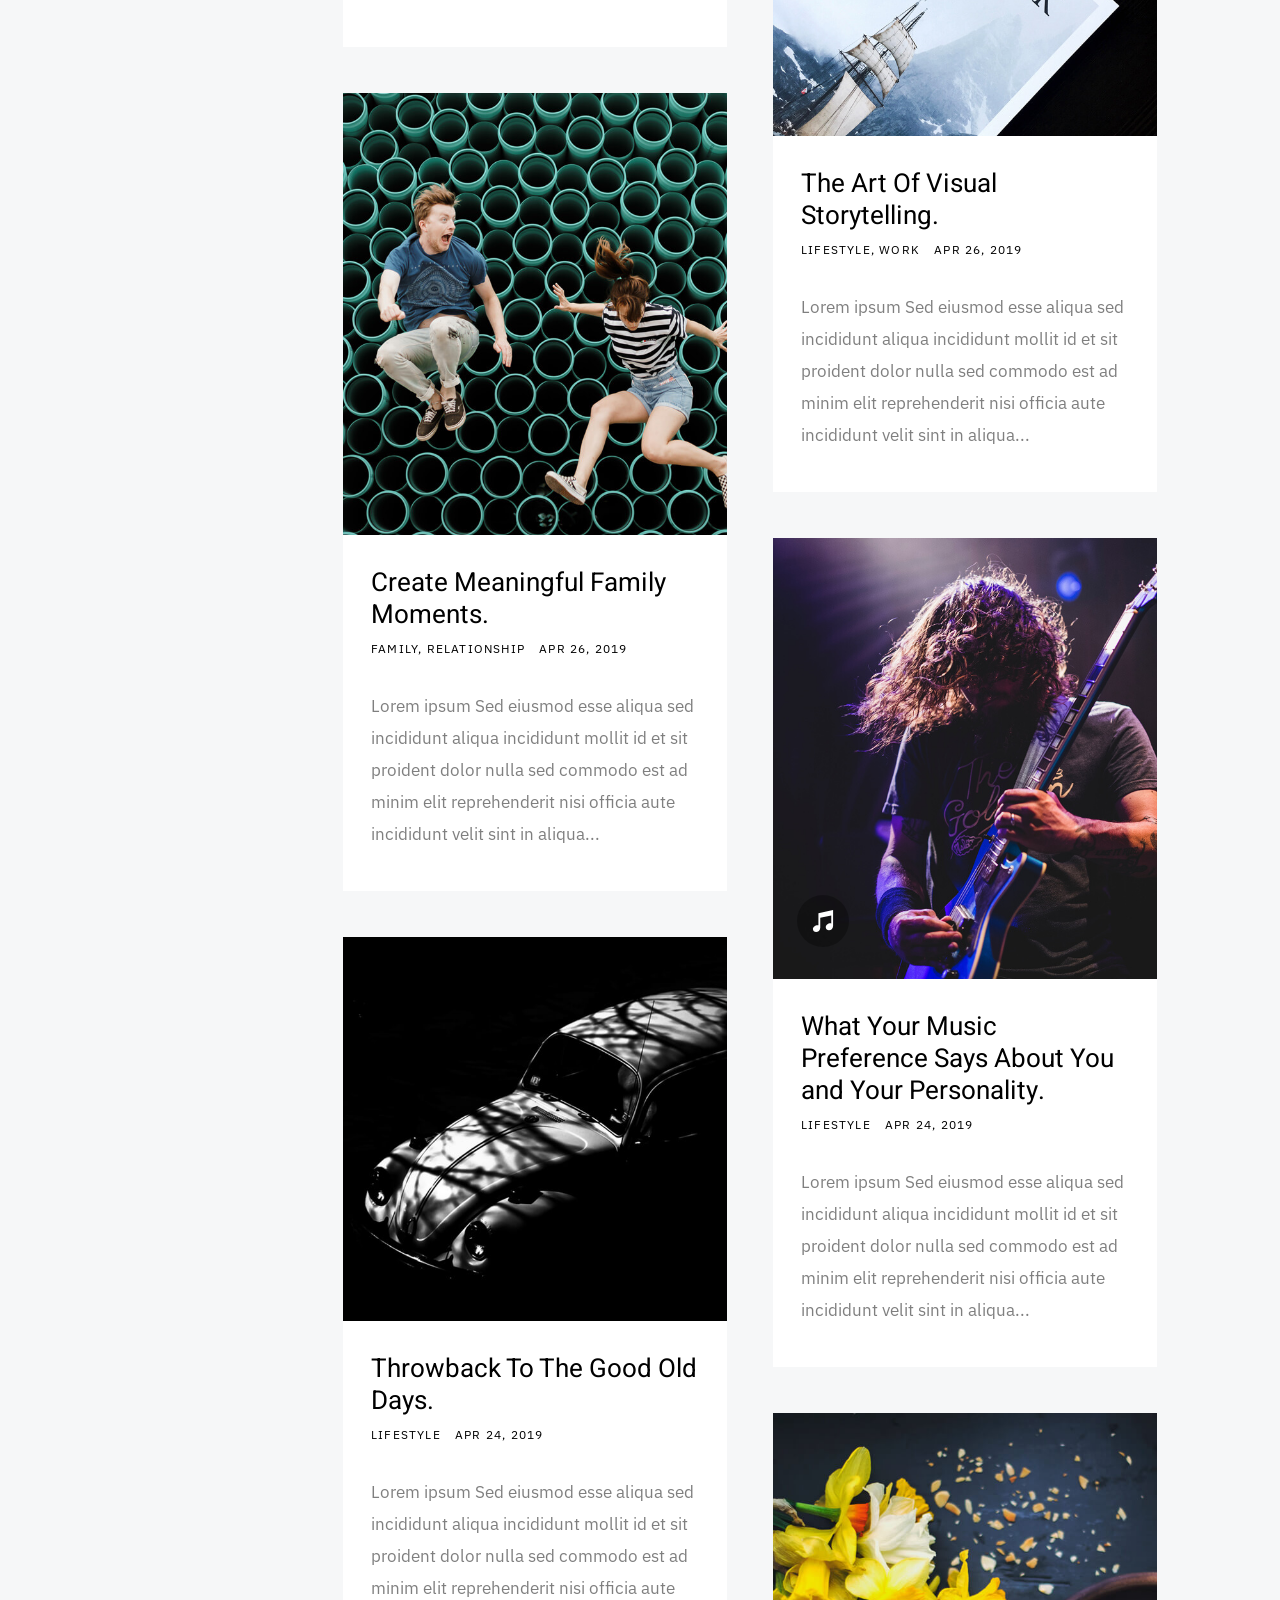
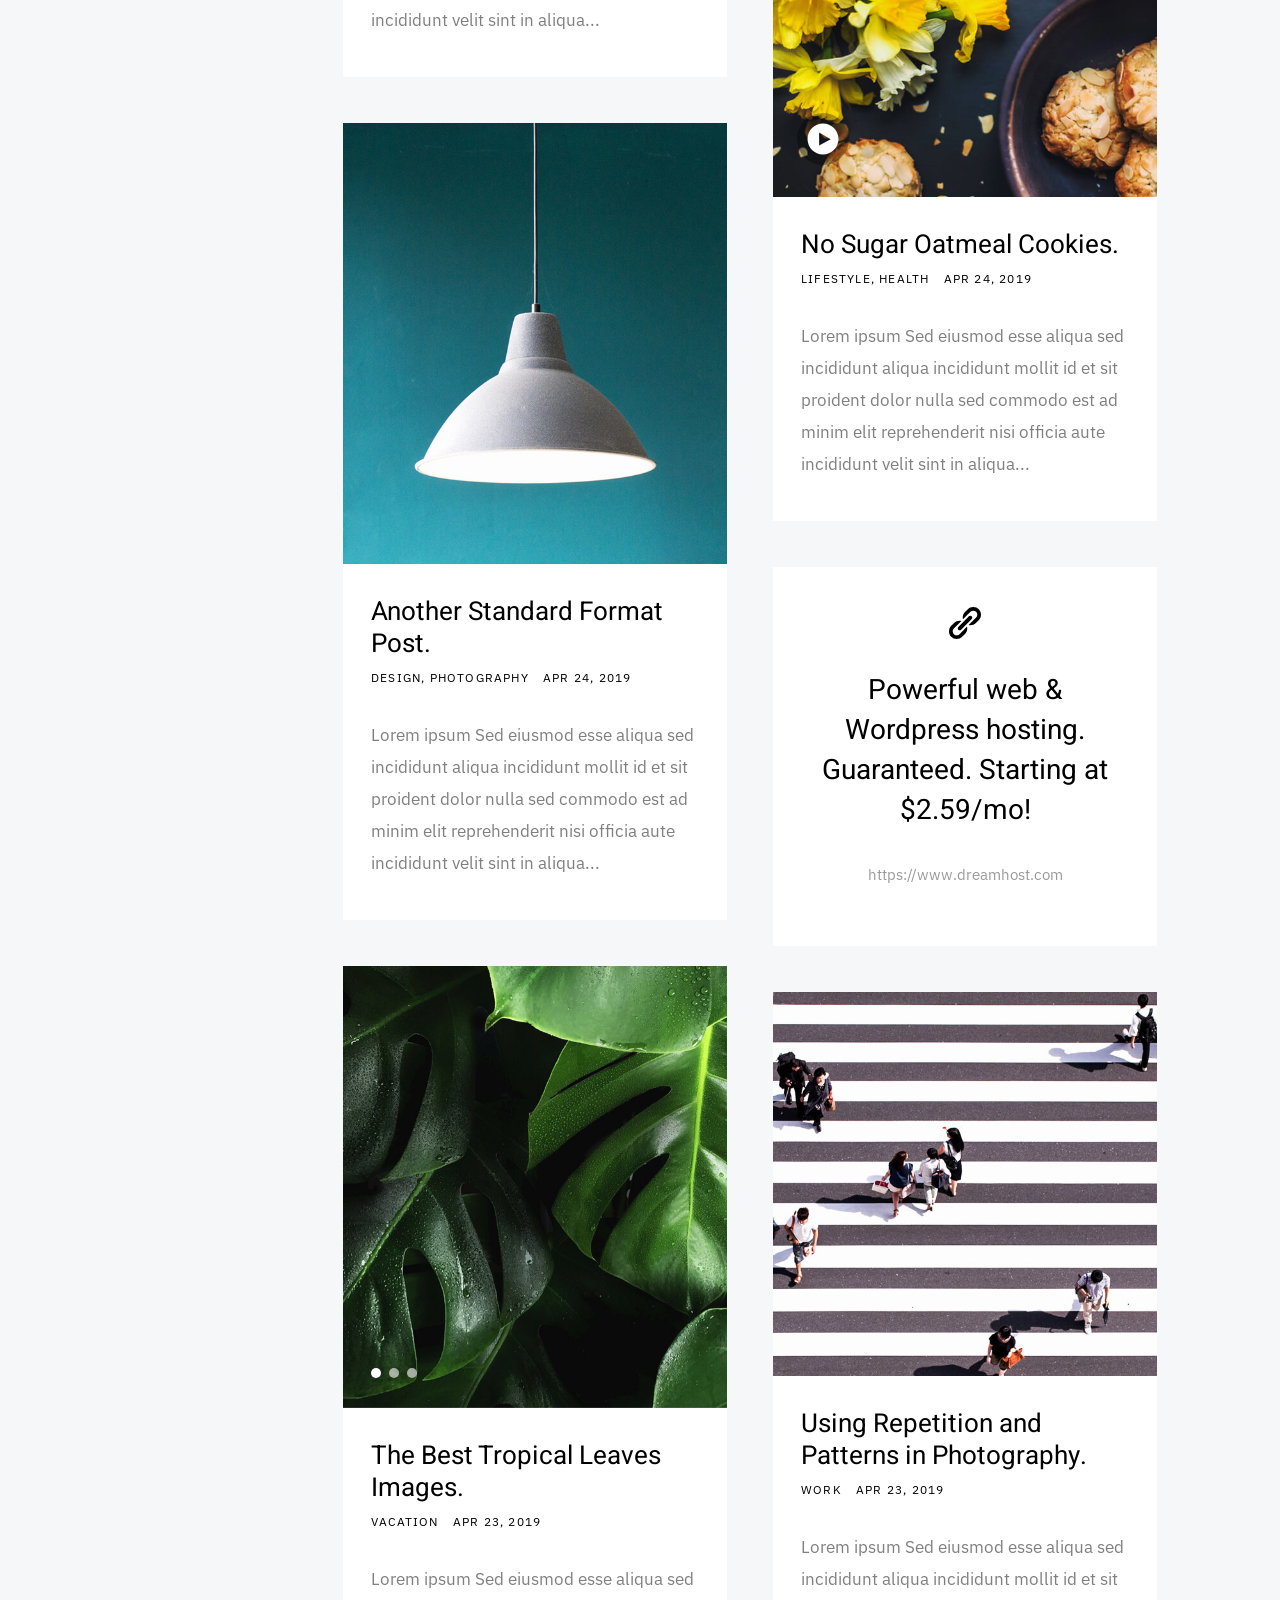
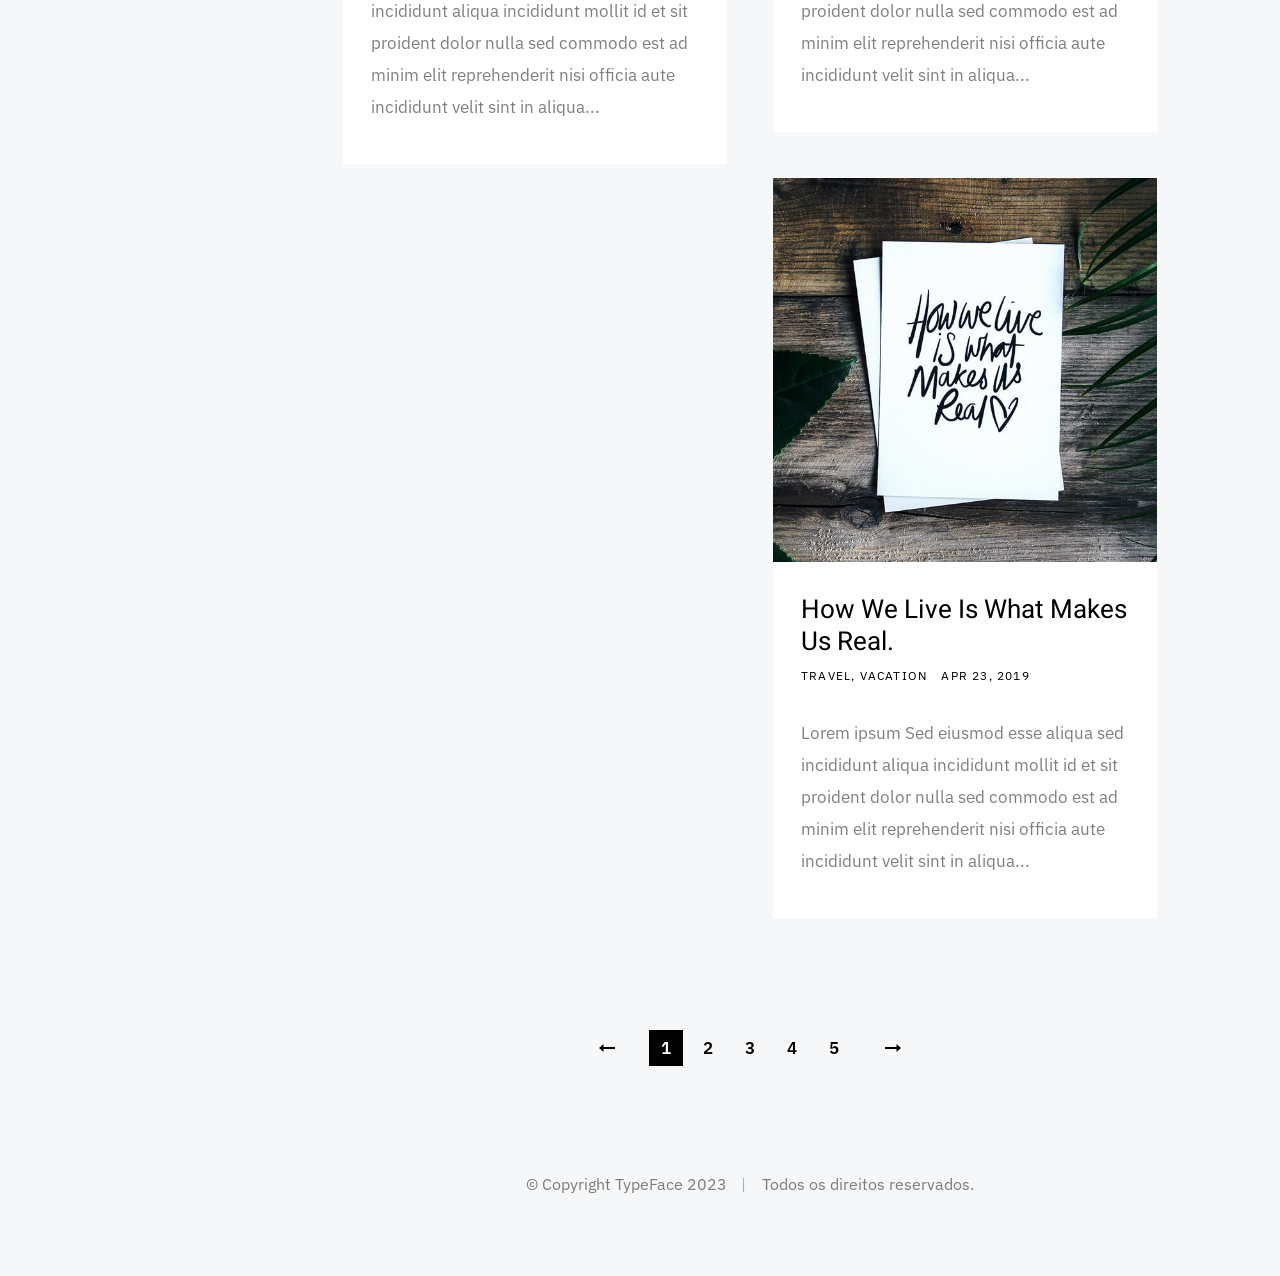
==== commit 08e76080: "Update index.html" ====
--- a/index.html
+++ b/index.html
@@ -1,6 +1,7 @@
 <!DOCTYPE html>
 <html class="no-js" lang="pt-br">
 
+  
 <head>
   <!--- basic page needs
     ================================================== -->
@@ -684,4 +685,4 @@
   <script src="js/main.js"></script>
 </body>
 
-</html>+</html>
